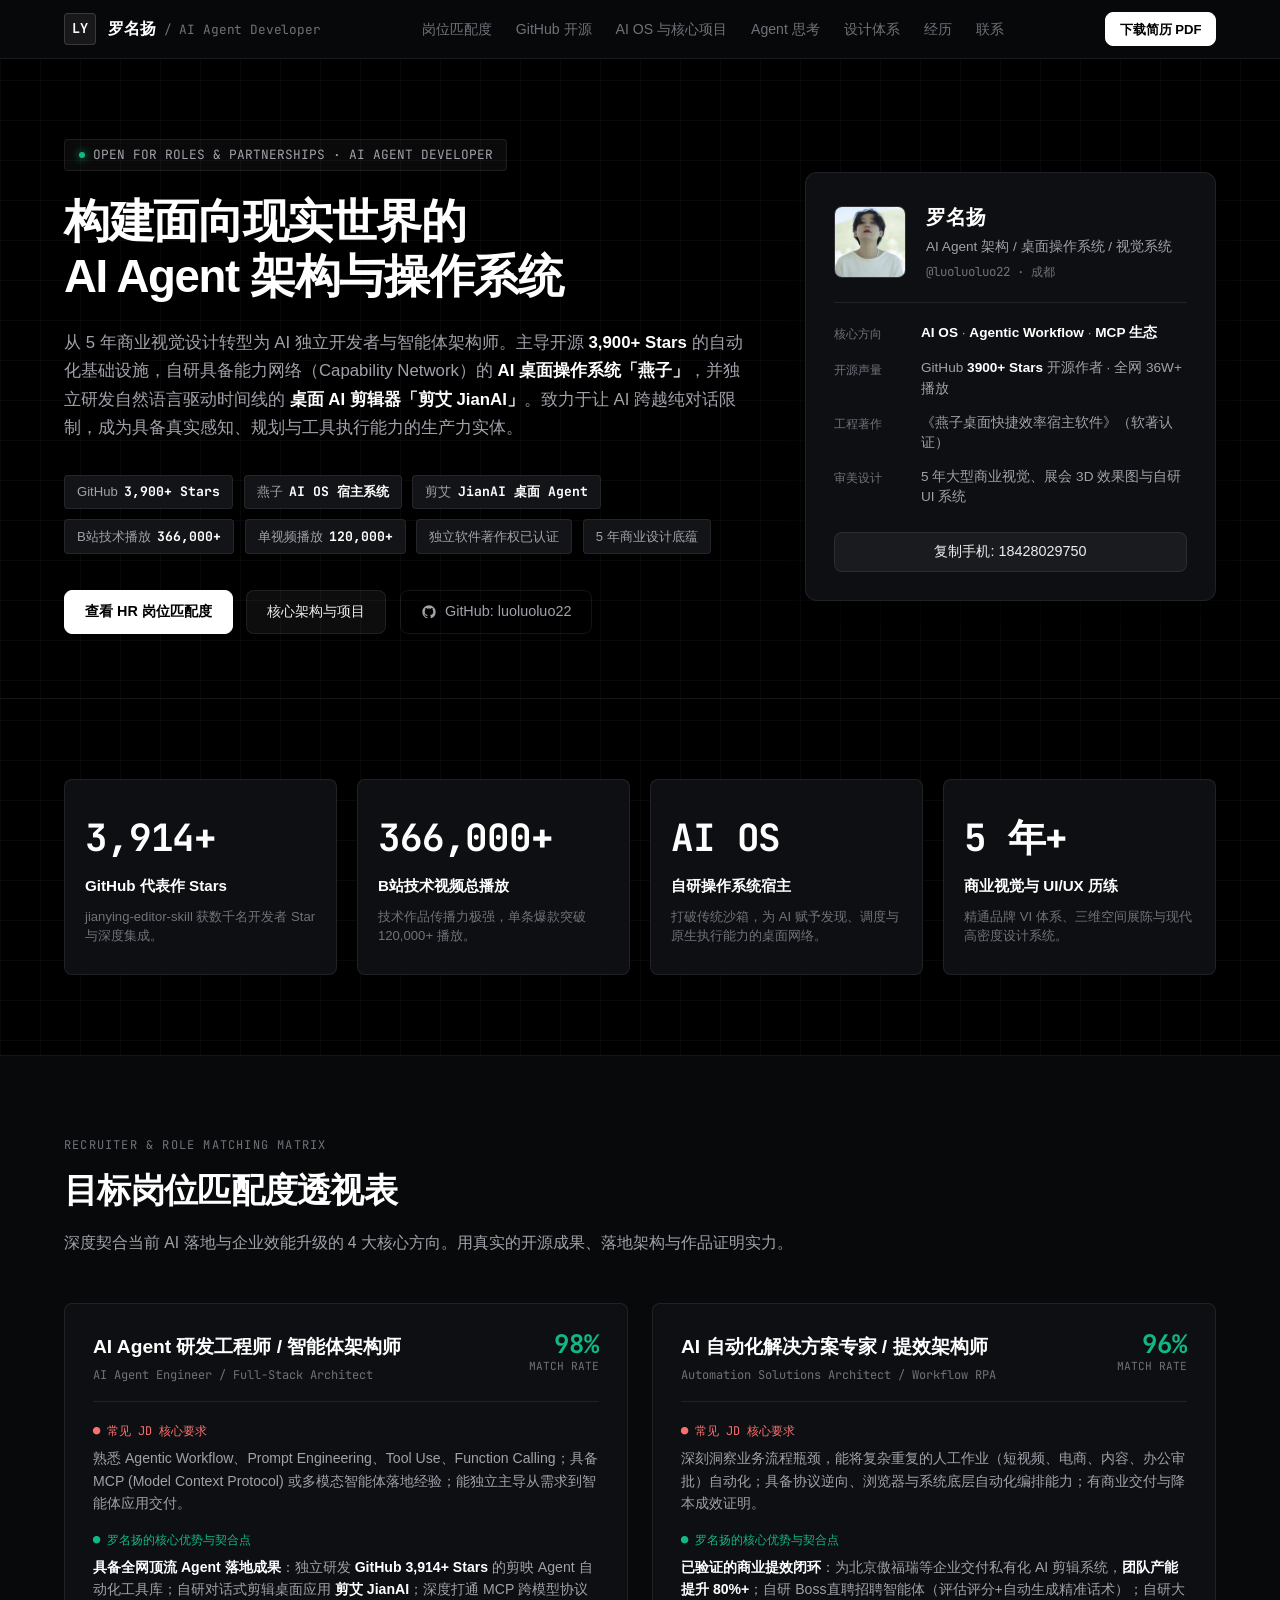
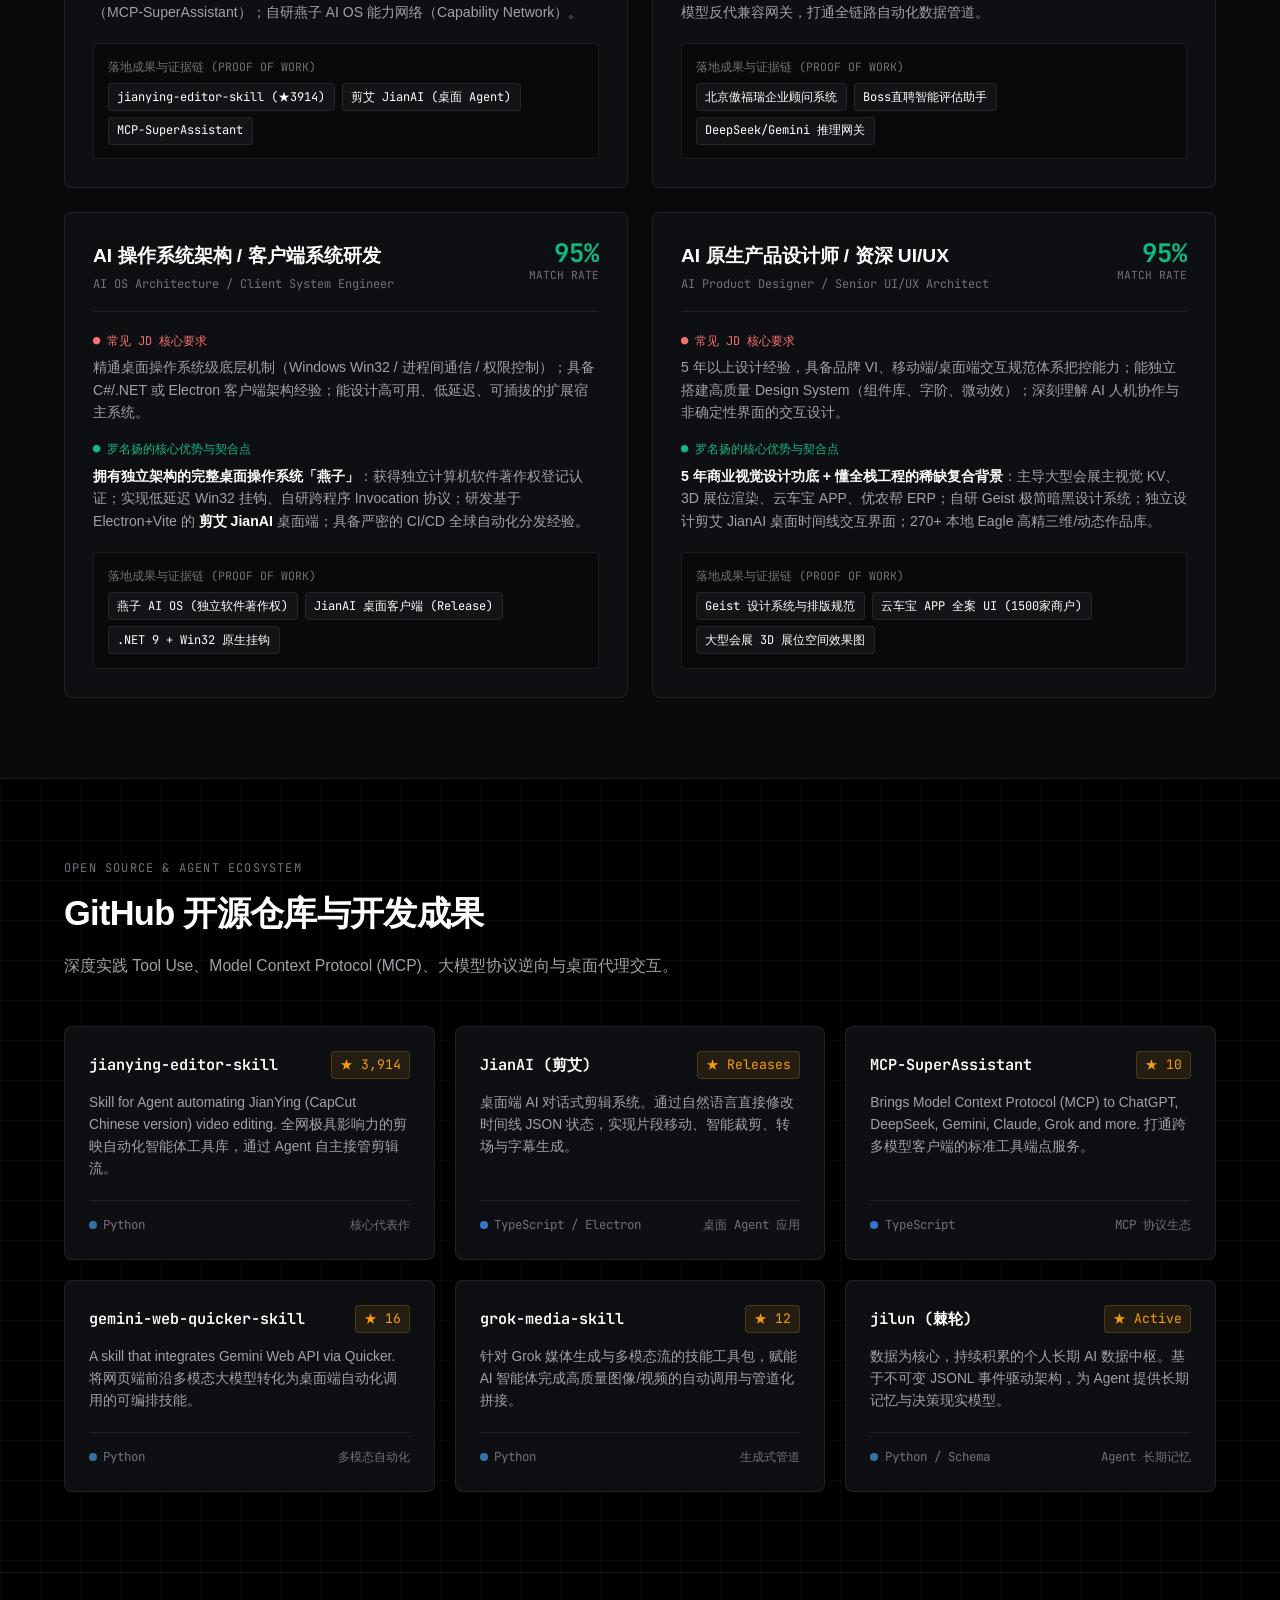
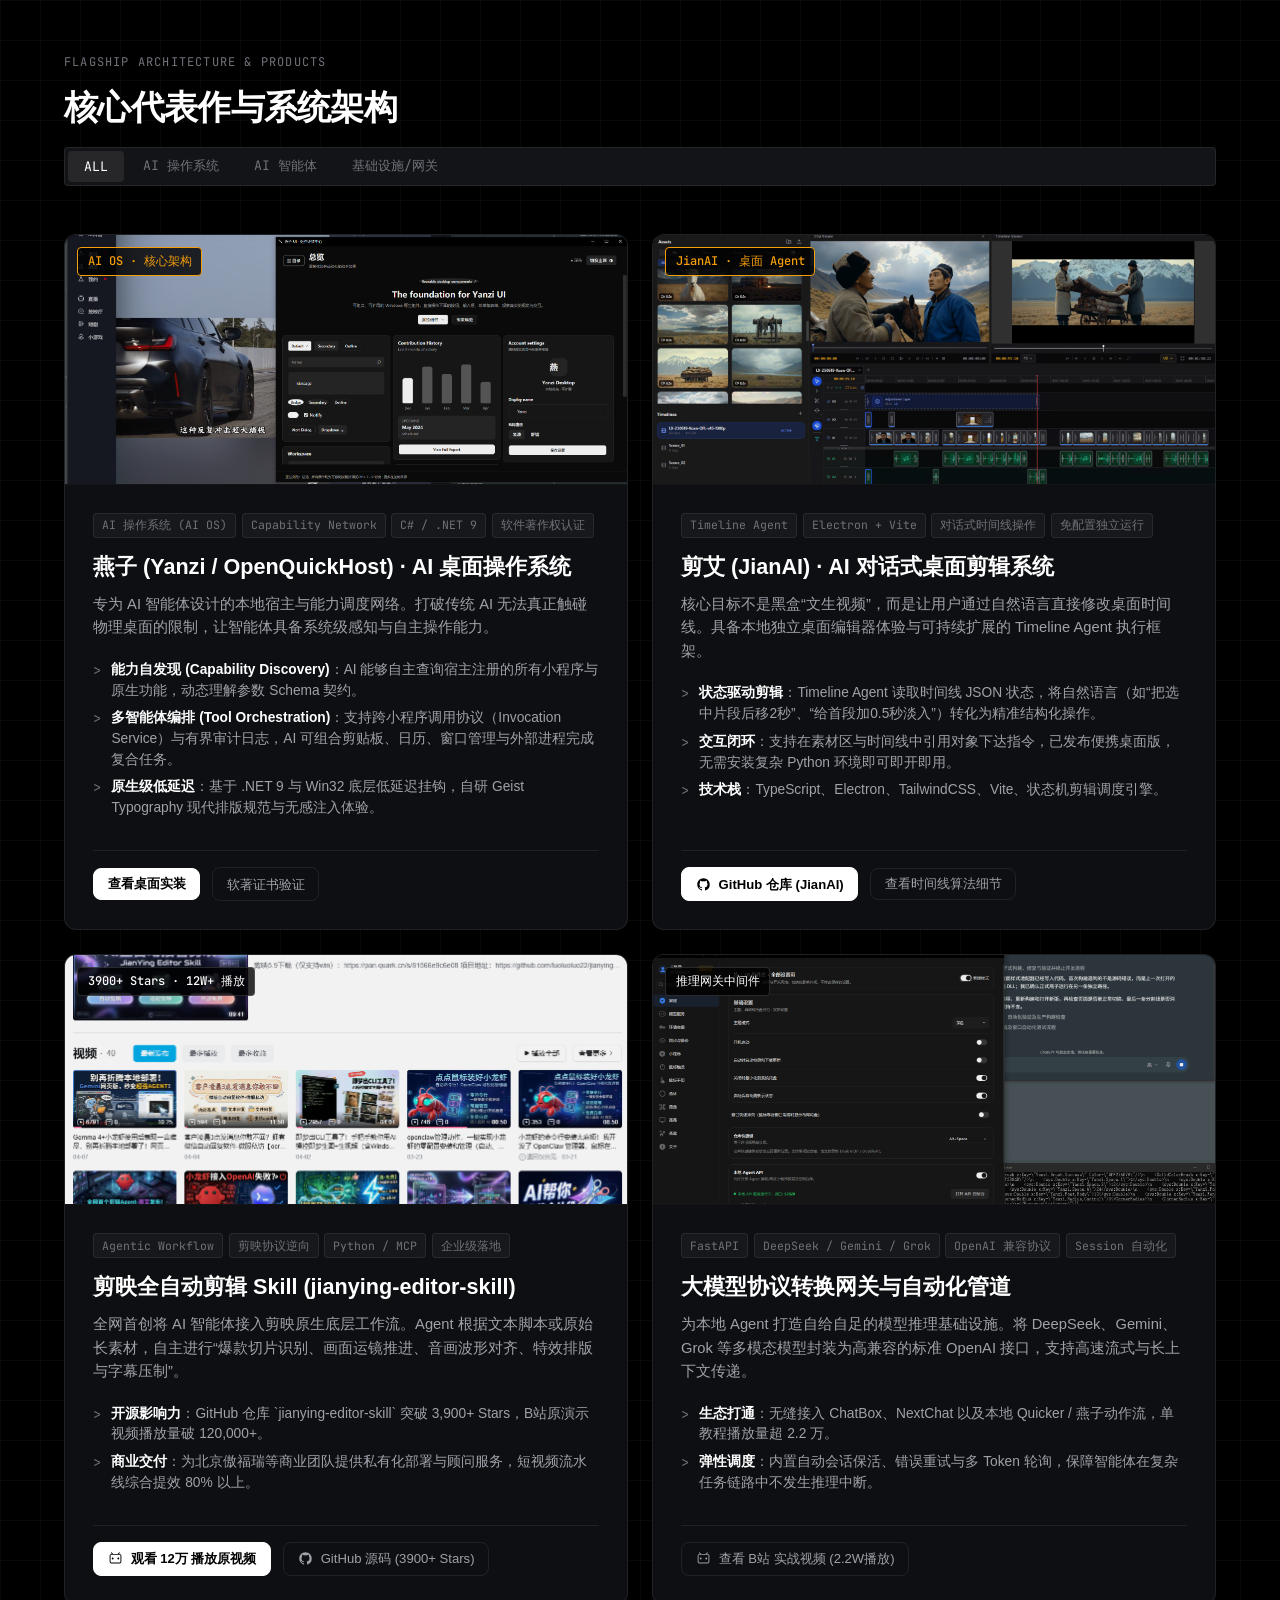
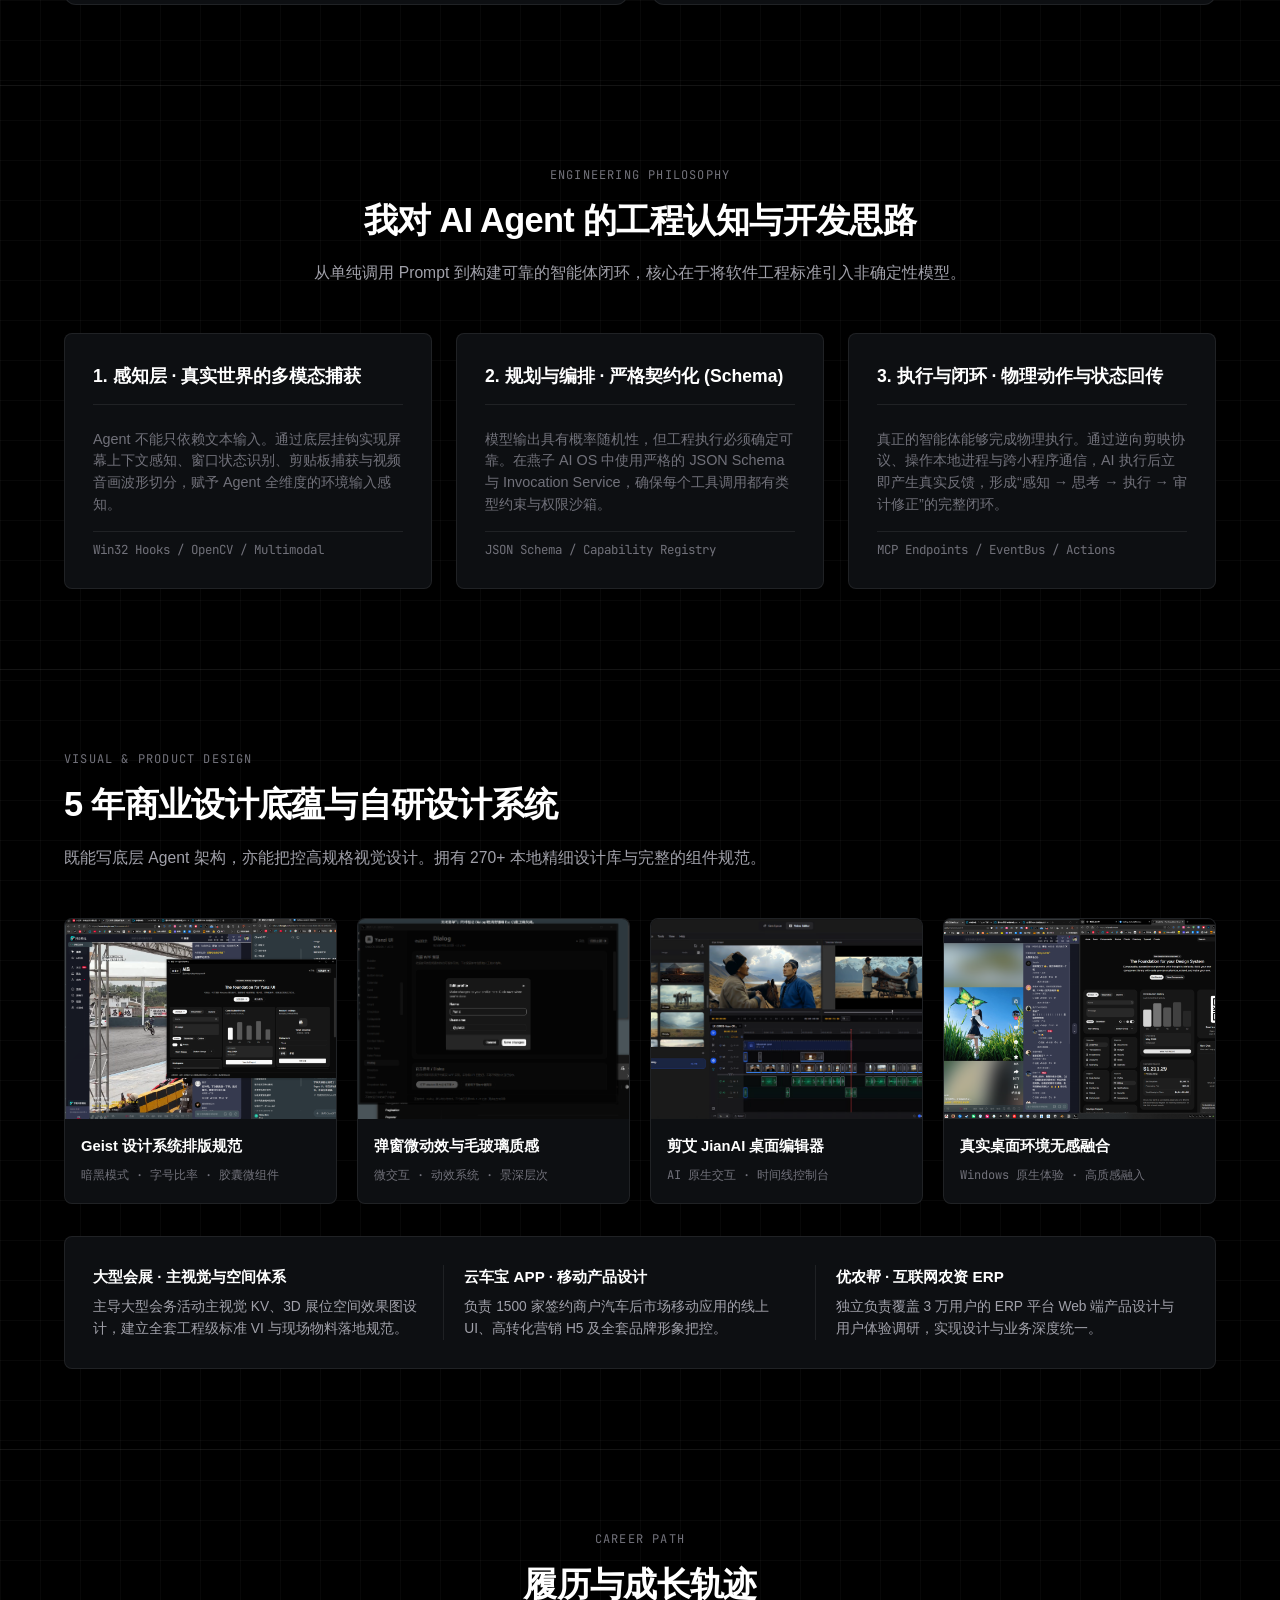
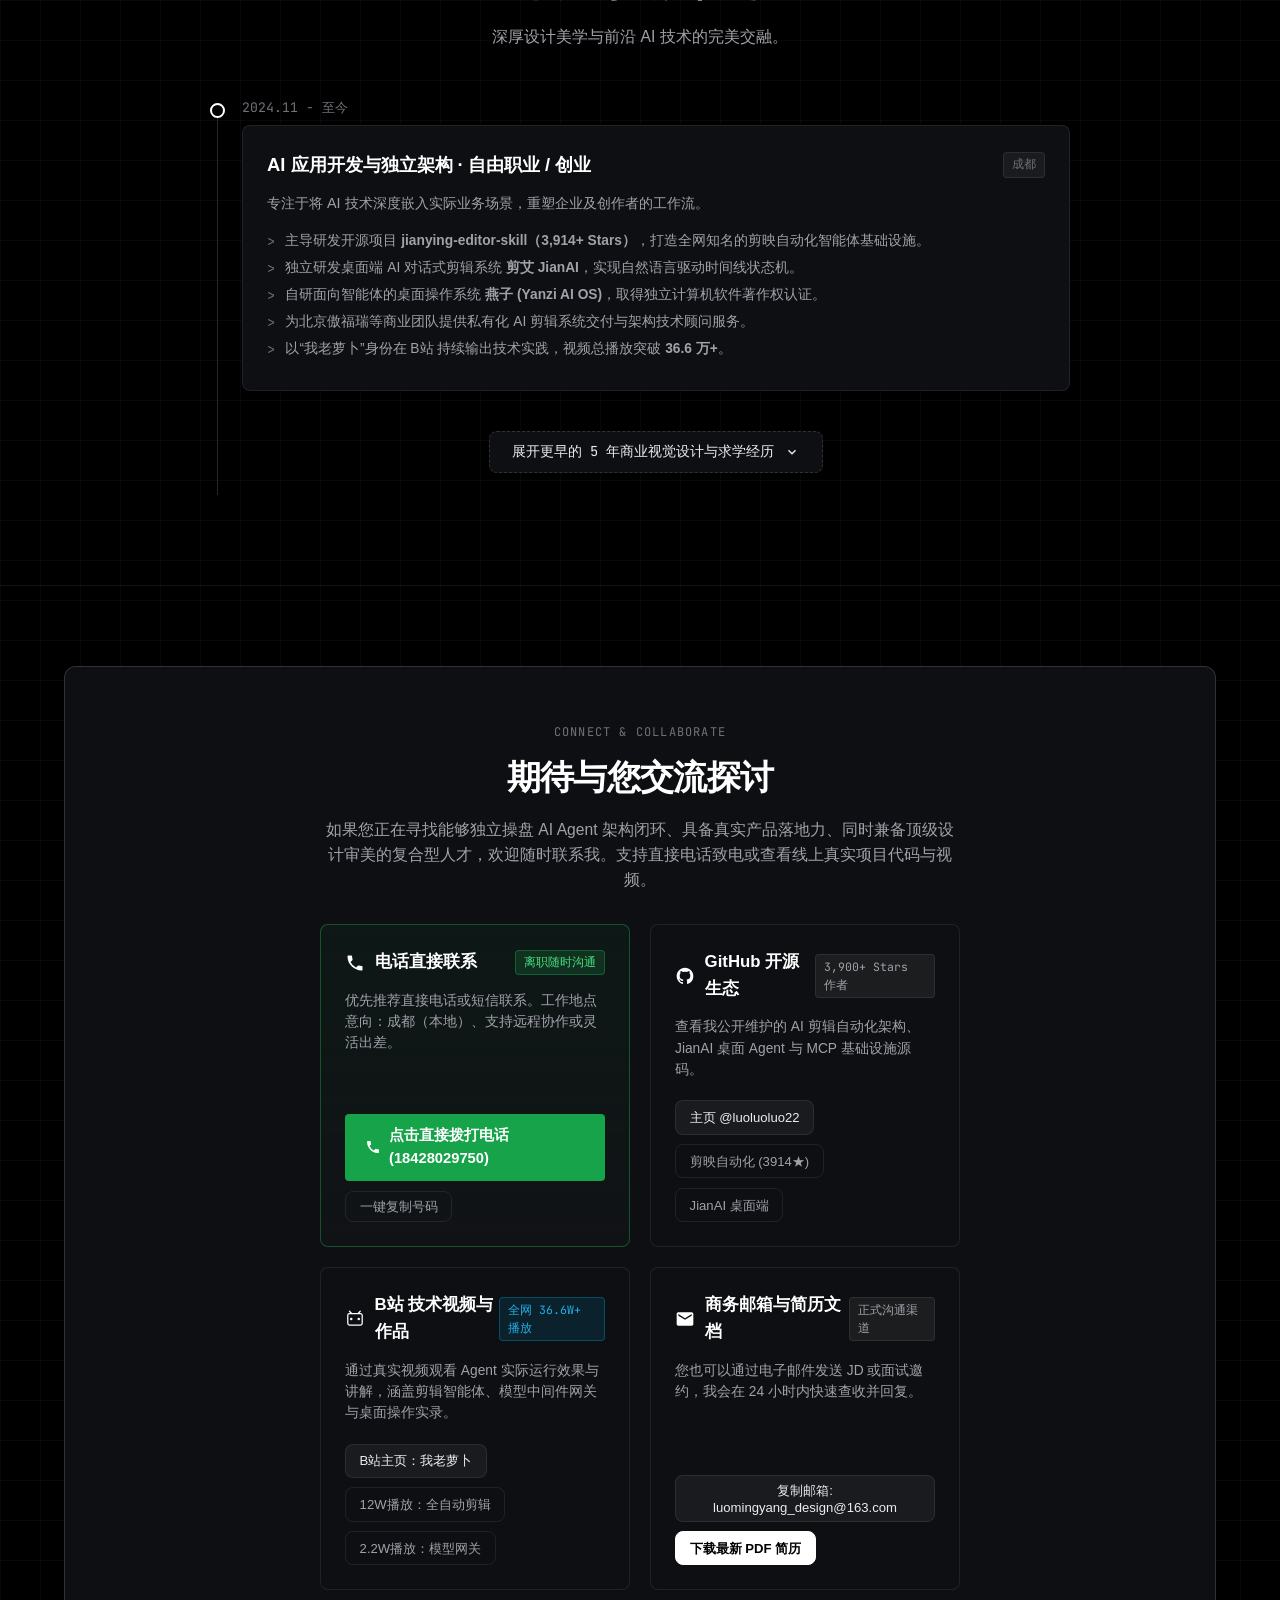
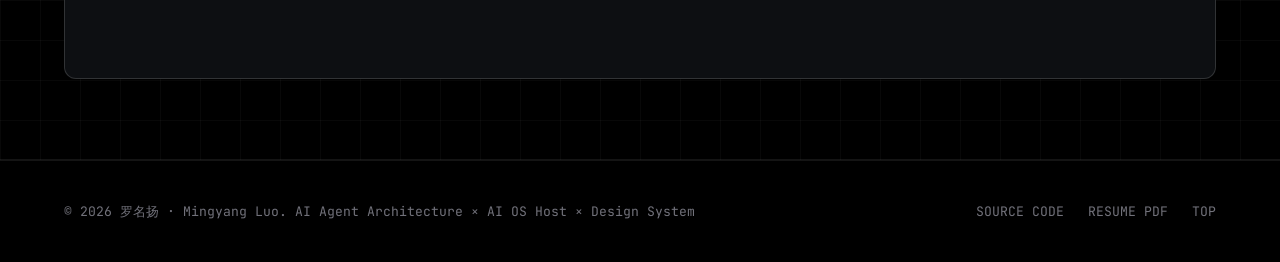
==== index.html @ d5d97c21 "feat: update AI Agent resume PDF, collapsible timeline, official brand icons and direct contact CTA" ====
<!DOCTYPE html>
<html lang="zh-CN">
<head>
  <meta charset="UTF-8">
  <meta name="viewport" content="width=device-width, initial-scale=1.0">
  <title>罗名扬 | AI Agent 架构 · 独立开发者 · 资深 UI/UX 设计师</title>
  <meta name="description" content="罗名扬的个人作品集与工程简历：GitHub 3900+ Star 开源作者、燕子 AI 操作系统架构师、剪艾 JianAI 桌面智能体作者、B站 36万+ 播放技术UP主、5年商业视觉与 UI/UX 设计沉淀。">
  <link rel="stylesheet" href="style.css">
  <link rel="preconnect" href="https://fonts.googleapis.com">
  <link rel="preconnect" href="https://fonts.gstatic.com" crossorigin>
  <link href="https://fonts.googleapis.com/css2?family=JetBrains+Mono:wght@400;500;600;700&display=swap" rel="stylesheet">
</head>
<body>
  <!-- 顶部导航栏 -->
  <header class="site-header">
    <div class="nav-container">
      <a href="#hero" class="brand-logo">
        <span class="logo-badge">LY</span>
        <span class="logo-text">罗名扬 <small class="mono">/ AI Agent Developer</small></span>
      </a>

      <nav class="nav-menu" id="navMenu">
        <a href="#matching-matrix" class="nav-link">岗位匹配度</a>
        <a href="#github-ecosystem" class="nav-link">GitHub 开源</a>
        <a href="#projects" class="nav-link">AI OS 与核心项目</a>
        <a href="#agent-thinking" class="nav-link">Agent 思考</a>
        <a href="#design-showcase" class="nav-link">设计体系</a>
        <a href="#experience" class="nav-link">经历</a>
        <a href="#contact" class="nav-link">联系</a>
      </nav>

      <div class="nav-actions">
        <a href="assets/resume.pdf" download="罗名扬_AI开发者与设计_简历.pdf" class="btn btn-primary btn-sm">
          下载简历 PDF
        </a>
        <button class="mobile-toggle" id="mobileToggle" aria-label="展开导航菜单">
          <span></span><span></span><span></span>
        </button>
      </div>
    </div>
  </header>

  <!-- 主体区域 -->
  <main>
    <!-- Hero 核心介绍 -->
    <section id="hero" class="hero-section">
      <div class="container hero-container">
        <div class="hero-content">
          <div class="status-pill">
            <span class="status-dot"></span>
            <span>OPEN FOR ROLES & PARTNERSHIPS · AI AGENT DEVELOPER</span>
          </div>

          <h1 class="hero-title">
            构建面向现实世界的 <br>
            <span class="text-white">AI Agent 架构与操作系统</span>
          </h1>

          <p class="hero-desc">
            从 5 年商业视觉设计转型为 AI 独立开发者与智能体架构师。主导开源 <strong>3,900+ Stars</strong> 的自动化基础设施，自研具备能力网络（Capability Network）的 <strong>AI 桌面操作系统「燕子」</strong>，并独立研发自然语言驱动时间线的 <strong>桌面 AI 剪辑器「剪艾 JianAI」</strong>。致力于让 AI 跨越纯对话限制，成为具备真实感知、规划与工具执行能力的生产力实体。
          </p>

          <div class="hero-metrics-pill">
            <div class="metric-pill">GitHub <strong>3,900+ Stars</strong></div>
            <div class="metric-pill">燕子 <strong>AI OS 宿主系统</strong></div>
            <div class="metric-pill">剪艾 <strong>JianAI 桌面 Agent</strong></div>
            <div class="metric-pill">B站技术播放 <strong>366,000+</strong></div>
            <div class="metric-pill">单视频播放 <strong>120,000+</strong></div>
            <div class="metric-pill">独立软件著作权已认证</div>
            <div class="metric-pill">5 年商业设计底蕴</div>
          </div>

          <div class="hero-cta">
            <a href="#matching-matrix" class="btn btn-primary">
              查看 HR 岗位匹配度
            </a>
            <a href="#projects" class="btn btn-secondary">
              核心架构与项目
            </a>
            <a href="https://github.com/luoluoluo22" target="_blank" class="btn btn-outline mono">
              <svg class="brand-svg-icon" viewBox="0 0 24 24" width="16" height="16" fill="currentColor">
                <path d="M12 2C6.477 2 2 6.484 2 12.017c0 4.425 2.865 8.18 6.839 9.504.5.092.682-.217.682-.483 0-.237-.008-.868-.013-1.703-2.782.605-3.369-1.343-3.369-1.343-.454-1.158-1.11-1.466-1.11-1.466-.908-.62.069-.608.069-.608 1.003.07 1.53 1.032 1.53 1.032.892 1.53 2.341 1.088 2.91.832.092-.647.35-1.088.636-1.338-2.22-.253-4.555-1.113-4.555-4.951 0-1.093.39-1.988 1.029-2.688-.103-.253-.446-1.272.098-2.65 0 0 .84-.27 2.75 1.026A9.564 9.564 0 0112 6.844c.85.004 1.705.115 2.504.337 1.909-1.296 2.747-1.027 2.747-1.027.546 1.379.202 2.398.1 2.651.64.7 1.028 1.595 1.028 2.688 0 3.848-2.339 4.695-4.566 4.943.359.309.678.92.678 1.855 0 1.338-.012 2.419-.012 2.747 0 .268.18.58.688.482A10.019 10.019 0 0022 12.017C22 6.484 17.522 2 12 2z"/>
              </svg>
              GitHub: luoluoluo22
            </a>
          </div>
        </div>

        <div class="hero-card-wrapper">
          <div class="profile-card">
            <div class="card-header">
              <div class="avatar-container">
                <img src="assets/avatar.jpg" alt="罗名扬" class="avatar-img" onerror="this.src='https://images.unsplash.com/photo-1534528741775-53994a69daeb?auto=format&fit=crop&w=400&q=80'">
              </div>
              <div class="profile-meta">
                <h3>罗名扬</h3>
                <p class="profile-role">AI Agent 架构 / 桌面操作系统 / 视觉系统</p>
                <p class="profile-handle">@luoluoluo22 · 成都</p>
              </div>
            </div>

            <div class="card-divider"></div>

            <div class="profile-specs">
              <div class="spec-item">
                <span class="spec-label">核心方向</span>
                <span class="spec-value"><strong>AI OS</strong> · <strong>Agentic Workflow</strong> · <strong>MCP 生态</strong></span>
              </div>
              <div class="spec-item">
                <span class="spec-label">开源声量</span>
                <span class="spec-value">GitHub <strong>3900+ Stars</strong> 开源作者 · 全网 36W+ 播放</span>
              </div>
              <div class="spec-item">
                <span class="spec-label">工程著作</span>
                <span class="spec-value">《燕子桌面快捷效率宿主软件》（软著认证）</span>
              </div>
              <div class="spec-item">
                <span class="spec-label">审美设计</span>
                <span class="spec-value">5 年大型商业视觉、展会 3D 效果图与自研 UI 系统</span>
              </div>
            </div>

            <div class="card-footer">
              <button class="btn btn-secondary btn-full copy-btn mono" data-copy="18428029750">
                <span>复制手机: 18428029750</span>
              </button>
            </div>
          </div>
        </div>
      </div>
    </section>

    <!-- 核心数据看板 -->
    <section class="section">
      <div class="container">
        <div class="stats-grid">
          <div class="stat-card">
            <div class="stat-num">3,914+</div>
            <div class="stat-label">GitHub 代表作 Stars</div>
            <p class="stat-desc">jianying-editor-skill 获数千名开发者 Star 与深度集成。</p>
          </div>

          <div class="stat-card">
            <div class="stat-num">366,000+</div>
            <div class="stat-label">B站技术视频总播放</div>
            <p class="stat-desc">技术作品传播力极强，单条爆款突破 120,000+ 播放。</p>
          </div>

          <div class="stat-card">
            <div class="stat-num">AI OS</div>
            <div class="stat-label">自研操作系统宿主</div>
            <p class="stat-desc">打破传统沙箱，为 AI 赋予发现、调度与原生执行能力的桌面网络。</p>
          </div>

          <div class="stat-card">
            <div class="stat-num">5 年+</div>
            <div class="stat-label">商业视觉与 UI/UX 历练</div>
            <p class="stat-desc">精通品牌 VI 体系、三维空间展陈与现代高密度设计系统。</p>
          </div>
        </div>
      </div>
    </section>

    <!-- HR 岗位匹配度透视表 -->
    <section id="matching-matrix" class="section matrix-section">
      <div class="container">
        <div class="section-header">
          <span class="section-tag">RECRUITER & ROLE MATCHING MATRIX</span>
          <h2 class="section-title">目标岗位匹配度透视表</h2>
          <p class="section-desc">深度契合当前 AI 落地与企业效能升级的 4 大核心方向。用真实的开源成果、落地架构与作品证明实力。</p>
        </div>

        <div class="matrix-grid">
          <!-- 岗位 1: AI Agent 研发工程师 / 架构师 -->
          <div class="matrix-card">
            <div class="matrix-card-header">
              <div>
                <h3 class="matrix-role-title">AI Agent 研发工程师 / 智能体架构师</h3>
                <p class="matrix-role-sub">AI Agent Engineer / Full-Stack Architect</p>
              </div>
              <div class="matrix-match-rate">
                <div class="match-score">98%</div>
                <div class="match-label">MATCH RATE</div>
              </div>
            </div>

            <div class="matrix-comparison">
              <div class="compare-block">
                <span class="compare-heading jd">● 常见 JD 核心要求</span>
                <p class="compare-text">
                  熟悉 Agentic Workflow、Prompt Engineering、Tool Use、Function Calling；具备 MCP (Model Context Protocol) 或多模态智能体落地经验；能独立主导从需求到智能体应用交付。
                </p>
              </div>

              <div class="compare-block">
                <span class="compare-heading my">● 罗名扬的核心优势与契合点</span>
                <p class="compare-text">
                  <strong>具备全网顶流 Agent 落地成果</strong>：独立研发 <strong>GitHub 3,914+ Stars</strong> 的剪映 Agent 自动化工具库；自研对话式剪辑桌面应用 <strong>剪艾 JianAI</strong>；深度打通 MCP 跨模型协议（MCP-SuperAssistant）；自研燕子 AI OS 能力网络（Capability Network）。
                </p>
              </div>
            </div>

            <div class="matrix-evidence">
              <div class="evidence-title">落地成果与证据链 (PROOF OF WORK)</div>
              <div class="evidence-tags">
                <a href="https://github.com/luoluoluo22/jianying-editor-skill" target="_blank" class="evidence-tag">jianying-editor-skill (★3914)</a>
                <a href="#project-jianai" class="evidence-tag">剪艾 JianAI (桌面 Agent)</a>
                <a href="https://github.com/luoluoluo22/MCP-SuperAssistant" target="_blank" class="evidence-tag">MCP-SuperAssistant</a>
              </div>
            </div>
          </div>

          <!-- 岗位 2: AI 自动化与企业提效专家 / RPA 架构师 -->
          <div class="matrix-card">
            <div class="matrix-card-header">
              <div>
                <h3 class="matrix-role-title">AI 自动化解决方案专家 / 提效架构师</h3>
                <p class="matrix-role-sub">Automation Solutions Architect / Workflow RPA</p>
              </div>
              <div class="matrix-match-rate">
                <div class="match-score">96%</div>
                <div class="match-label">MATCH RATE</div>
              </div>
            </div>

            <div class="matrix-comparison">
              <div class="compare-block">
                <span class="compare-heading jd">● 常见 JD 核心要求</span>
                <p class="compare-text">
                  深刻洞察业务流程瓶颈，能将复杂重复的人工作业（短视频、电商、内容、办公审批）自动化；具备协议逆向、浏览器与系统底层自动化编排能力；有商业交付与降本成效证明。
                </p>
              </div>

              <div class="compare-block">
                <span class="compare-heading my">● 罗名扬的核心优势与契合点</span>
                <p class="compare-text">
                  <strong>已验证的商业提效闭环</strong>：为北京傲福瑞等企业交付私有化 AI 剪辑系统，<strong>团队产能提升 80%+</strong>；自研 Boss直聘招聘智能体（评估评分+自动生成精准话术）；自研大模型反代兼容网关，打通全链路自动化数据管道。
                </p>
              </div>
            </div>

            <div class="matrix-evidence">
              <div class="evidence-title">落地成果与证据链 (PROOF OF WORK)</div>
              <div class="evidence-tags">
                <span class="evidence-tag">北京傲福瑞企业顾问系统</span>
                <span class="evidence-tag">Boss直聘智能评估助手</span>
                <a href="https://www.bilibili.com/video/BV16UPfzbENf" target="_blank" class="evidence-tag">DeepSeek/Gemini 推理网关</a>
              </div>
            </div>
          </div>

          <!-- 岗位 3: AI 操作系统 / 桌面级客户端研发 -->
          <div class="matrix-card">
            <div class="matrix-card-header">
              <div>
                <h3 class="matrix-role-title">AI 操作系统架构 / 客户端系统研发</h3>
                <p class="matrix-role-sub">AI OS Architecture / Client System Engineer</p>
              </div>
              <div class="matrix-match-rate">
                <div class="match-score">95%</div>
                <div class="match-label">MATCH RATE</div>
              </div>
            </div>

            <div class="matrix-comparison">
              <div class="compare-block">
                <span class="compare-heading jd">● 常见 JD 核心要求</span>
                <p class="compare-text">
                  精通桌面操作系统级底层机制（Windows Win32 / 进程间通信 / 权限控制）；具备 C#/.NET 或 Electron 客户端架构经验；能设计高可用、低延迟、可插拔的扩展宿主系统。
                </p>
              </div>

              <div class="compare-block">
                <span class="compare-heading my">● 罗名扬的核心优势与契合点</span>
                <p class="compare-text">
                  <strong>拥有独立架构的完整桌面操作系统「燕子」</strong>：获得独立计算机软件著作权登记认证；实现低延迟 Win32 挂钩、自研跨程序 Invocation 协议；研发基于 Electron+Vite 的 <strong>剪艾 JianAI</strong> 桌面端；具备严密的 CI/CD 全球自动化分发经验。
                </p>
              </div>
            </div>

            <div class="matrix-evidence">
              <div class="evidence-title">落地成果与证据链 (PROOF OF WORK)</div>
              <div class="evidence-tags">
                <span class="evidence-tag">燕子 AI OS (独立软件著作权)</span>
                <a href="#project-jianai" class="evidence-tag">JianAI 桌面客户端 (Release)</a>
                <span class="evidence-tag">.NET 9 + Win32 原生挂钩</span>
              </div>
            </div>
          </div>

          <!-- 岗位 4: AI 原生产品体验设计师 / 资深 UI/UX -->
          <div class="matrix-card">
            <div class="matrix-card-header">
              <div>
                <h3 class="matrix-role-title">AI 原生产品设计师 / 资深 UI/UX</h3>
                <p class="matrix-role-sub">AI Product Designer / Senior UI/UX Architect</p>
              </div>
              <div class="matrix-match-rate">
                <div class="match-score">95%</div>
                <div class="match-label">MATCH RATE</div>
              </div>
            </div>

            <div class="matrix-comparison">
              <div class="compare-block">
                <span class="compare-heading jd">● 常见 JD 核心要求</span>
                <p class="compare-text">
                  5 年以上设计经验，具备品牌 VI、移动端/桌面端交互规范体系把控能力；能独立搭建高质量 Design System（组件库、字阶、微动效）；深刻理解 AI 人机协作与非确定性界面的交互设计。
                </p>
              </div>

              <div class="compare-block">
                <span class="compare-heading my">● 罗名扬的核心优势与契合点</span>
                <p class="compare-text">
                  <strong>5 年商业视觉设计功底 + 懂全栈工程的稀缺复合背景</strong>：主导大型会展主视觉 KV、3D 展位渲染、云车宝 APP、优农帮 ERP；自研 Geist 极简暗黑设计系统；独立设计剪艾 JianAI 桌面时间线交互界面；270+ 本地 Eagle 高精三维/动态作品库。
                </p>
              </div>
            </div>

            <div class="matrix-evidence">
              <div class="evidence-title">落地成果与证据链 (PROOF OF WORK)</div>
              <div class="evidence-tags">
                <a href="#design-showcase" class="evidence-tag">Geist 设计系统与排版规范</a>
                <span class="evidence-tag">云车宝 APP 全案 UI (1500家商户)</span>
                <span class="evidence-tag">大型会展 3D 展位空间效果图</span>
              </div>
            </div>
          </div>
        </div>
      </div>
    </section>

    <!-- GitHub 开源仓库与 Agent 生态 -->
    <section id="github-ecosystem" class="section">
      <div class="container">
        <div class="section-header">
          <span class="section-tag">OPEN SOURCE & AGENT ECOSYSTEM</span>
          <h2 class="section-title">GitHub 开源仓库与开发成果</h2>
          <p class="section-desc">深度实践 Tool Use、Model Context Protocol (MCP)、大模型协议逆向与桌面代理交互。</p>
        </div>

        <div class="github-grid">
          <!-- 仓库 1 -->
          <a href="https://github.com/luoluoluo22/jianying-editor-skill" target="_blank" class="github-card">
            <div class="github-card-top">
              <span class="repo-name">jianying-editor-skill</span>
              <span class="repo-stars">★ 3,914</span>
            </div>
            <p class="repo-desc">
              Skill for Agent automating JianYing (CapCut Chinese version) video editing. 全网极具影响力的剪映自动化智能体工具库，通过 Agent 自主接管剪辑流。
            </p>
            <div class="repo-footer">
              <span class="repo-lang"><span class="lang-dot"></span>Python</span>
              <span>核心代表作</span>
            </div>
          </a>

          <!-- 仓库 2 -->
          <a href="https://github.com/luoluoluo22/JianAI" target="_blank" class="github-card">
            <div class="github-card-top">
              <span class="repo-name">JianAI (剪艾)</span>
              <span class="repo-stars">★ Releases</span>
            </div>
            <p class="repo-desc">
              桌面端 AI 对话式剪辑系统。通过自然语言直接修改时间线 JSON 状态，实现片段移动、智能裁剪、转场与字幕生成。
            </p>
            <div class="repo-footer">
              <span class="repo-lang"><span class="lang-dot ts"></span>TypeScript / Electron</span>
              <span>桌面 Agent 应用</span>
            </div>
          </a>

          <!-- 仓库 3 -->
          <a href="https://github.com/luoluoluo22/MCP-SuperAssistant" target="_blank" class="github-card">
            <div class="github-card-top">
              <span class="repo-name">MCP-SuperAssistant</span>
              <span class="repo-stars">★ 10</span>
            </div>
            <p class="repo-desc">
              Brings Model Context Protocol (MCP) to ChatGPT, DeepSeek, Gemini, Claude, Grok and more. 打通跨多模型客户端的标准工具端点服务。
            </p>
            <div class="repo-footer">
              <span class="repo-lang"><span class="lang-dot ts"></span>TypeScript</span>
              <span>MCP 协议生态</span>
            </div>
          </a>

          <!-- 仓库 4 -->
          <a href="https://github.com/luoluoluo22/gemini-web-quicker-skill" target="_blank" class="github-card">
            <div class="github-card-top">
              <span class="repo-name">gemini-web-quicker-skill</span>
              <span class="repo-stars">★ 16</span>
            </div>
            <p class="repo-desc">
              A skill that integrates Gemini Web API via Quicker. 将网页端前沿多模态大模型转化为桌面端自动化调用的可编排技能。
            </p>
            <div class="repo-footer">
              <span class="repo-lang"><span class="lang-dot"></span>Python</span>
              <span>多模态自动化</span>
            </div>
          </a>

          <!-- 仓库 5 -->
          <a href="https://github.com/luoluoluo22/grok-media-skill" target="_blank" class="github-card">
            <div class="github-card-top">
              <span class="repo-name">grok-media-skill</span>
              <span class="repo-stars">★ 12</span>
            </div>
            <p class="repo-desc">
              针对 Grok 媒体生成与多模态流的技能工具包，赋能 AI 智能体完成高质量图像/视频的自动调用与管道化拼接。
            </p>
            <div class="repo-footer">
              <span class="repo-lang"><span class="lang-dot"></span>Python</span>
              <span>生成式管道</span>
            </div>
          </a>

          <!-- 仓库 6 -->
          <a href="https://github.com/luoluoluo22/jilun" target="_blank" class="github-card">
            <div class="github-card-top">
              <span class="repo-name">jilun (棘轮)</span>
              <span class="repo-stars">★ Active</span>
            </div>
            <p class="repo-desc">
              数据为核心，持续积累的个人长期 AI 数据中枢。基于不可变 JSONL 事件驱动架构，为 Agent 提供长期记忆与决策现实模型。
            </p>
            <div class="repo-footer">
              <span class="repo-lang"><span class="lang-dot"></span>Python / Schema</span>
              <span>Agent 长期记忆</span>
            </div>
          </a>
        </div>
      </div>
    </section>

    <!-- 核心代表项目（重点突出燕子 AI OS 与剪艾 JianAI） -->
    <section id="projects" class="section">
      <div class="container">
        <div class="section-header">
          <div>
            <span class="section-tag">FLAGSHIP ARCHITECTURE & PRODUCTS</span>
            <h2 class="section-title">核心代表作与系统架构</h2>
          </div>
          <div class="filter-controls" id="projectFilters">
            <button class="filter-btn active" data-filter="all">ALL</button>
            <button class="filter-btn" data-filter="ai-os">AI 操作系统</button>
            <button class="filter-btn" data-filter="agent">AI 智能体</button>
            <button class="filter-btn" data-filter="infra">基础设施/网关</button>
          </div>
        </div>

        <div class="projects-grid">
          <!-- 项目 1: 燕子 AI 操作系统 -->
          <article class="project-card" data-category="ai-os">
            <div class="project-media" onclick="openLightbox('assets/yanzi-overview.png', '燕子 AI 操作系统：能力网络与调度界面')">
              <img src="assets/yanzi-overview.png" alt="燕子 AI 操作系统" loading="lazy">
              <span class="media-zoom-hint mono">EXPAND VIEW</span>
              <span class="project-badge highlight">AI OS · 核心架构</span>
            </div>
            <div class="project-body">
              <div class="project-tags">
                <span class="tag-pill">AI 操作系统 (AI OS)</span>
                <span class="tag-pill">Capability Network</span>
                <span class="tag-pill">C# / .NET 9</span>
                <span class="tag-pill">软件著作权认证</span>
              </div>
              <h3 class="project-title">燕子 (Yanzi / OpenQuickHost) · AI 桌面操作系统</h3>
              <p class="project-summary">
                专为 AI 智能体设计的本地宿主与能力调度网络。打破传统 AI 无法真正触碰物理桌面的限制，让智能体具备系统级感知与自主操作能力。
              </p>
              <ul class="project-highlights">
                <li><strong>能力自发现 (Capability Discovery)</strong>：AI 能够自主查询宿主注册的所有小程序与原生功能，动态理解参数 Schema 契约。</li>
                <li><strong>多智能体编排 (Tool Orchestration)</strong>：支持跨小程序调用协议（Invocation Service）与有界审计日志，AI 可组合剪贴板、日历、窗口管理与外部进程完成复合任务。</li>
                <li><strong>原生级低延迟</strong>：基于 .NET 9 与 Win32 底层低延迟挂钩，自研 Geist Typography 现代排版规范与无感注入体验。</li>
              </ul>
              <div class="project-links">
                <button class="btn btn-sm btn-primary" onclick="openLightbox('assets/yanzi-desktop.png', '燕子在桌面环境下的实机运行视图')">
                  查看桌面实装
                </button>
                <a href="assets/software-copyright.pdf" target="_blank" class="btn btn-sm btn-outline mono">
                  软著证书验证
                </a>
              </div>
            </div>
          </article>

          <!-- 项目 2: 剪艾 JianAI (桌面智能体) -->
          <article class="project-card" id="project-jianai" data-category="agent">
            <div class="project-media" onclick="openLightbox('assets/jianai-editor.png', '剪艾 JianAI：面向桌面端的 AI 对话式剪辑系统')">
              <img src="assets/jianai-editor.png" alt="剪艾 JianAI 桌面编辑器" loading="lazy">
              <span class="media-zoom-hint mono">EXPAND VIEW</span>
              <span class="project-badge highlight">JianAI · 桌面 Agent</span>
            </div>
            <div class="project-body">
              <div class="project-tags">
                <span class="tag-pill">Timeline Agent</span>
                <span class="tag-pill">Electron + Vite</span>
                <span class="tag-pill">对话式时间线操作</span>
                <span class="tag-pill">免配置独立运行</span>
              </div>
              <h3 class="project-title">剪艾 (JianAI) · AI 对话式桌面剪辑系统</h3>
              <p class="project-summary">
                核心目标不是黑盒“文生视频”，而是让用户通过自然语言直接修改桌面时间线。具备本地独立桌面编辑器体验与可持续扩展的 Timeline Agent 执行框架。
              </p>
              <ul class="project-highlights">
                <li><strong>状态驱动剪辑</strong>：Timeline Agent 读取时间线 JSON 状态，将自然语言（如“把选中片段后移2秒”、“给首段加0.5秒淡入”）转化为精准结构化操作。</li>
                <li><strong>交互闭环</strong>：支持在素材区与时间线中引用对象下达指令，已发布便携桌面版，无需安装复杂 Python 环境即可即开即用。</li>
                <li><strong>技术栈</strong>：TypeScript、Electron、TailwindCSS、Vite、状态机剪辑调度引擎。</li>
              </ul>
              <div class="project-links">
                <a href="https://github.com/luoluoluo22/JianAI" target="_blank" class="btn btn-sm btn-primary mono">
                  <svg class="brand-svg-icon" viewBox="0 0 24 24" width="15" height="15" fill="currentColor">
                    <path d="M12 2C6.477 2 2 6.484 2 12.017c0 4.425 2.865 8.18 6.839 9.504.5.092.682-.217.682-.483 0-.237-.008-.868-.013-1.703-2.782.605-3.369-1.343-3.369-1.343-.454-1.158-1.11-1.466-1.11-1.466-.908-.62.069-.608.069-.608 1.003.07 1.53 1.032 1.53 1.032.892 1.53 2.341 1.088 2.91.832.092-.647.35-1.088.636-1.338-2.22-.253-4.555-1.113-4.555-4.951 0-1.093.39-1.988 1.029-2.688-.103-.253-.446-1.272.098-2.65 0 0 .84-.27 2.75 1.026A9.564 9.564 0 0112 6.844c.85.004 1.705.115 2.504.337 1.909-1.296 2.747-1.027 2.747-1.027.546 1.379.202 2.398.1 2.651.64.7 1.028 1.595 1.028 2.688 0 3.848-2.339 4.695-4.566 4.943.359.309.678.92.678 1.855 0 1.338-.012 2.419-.012 2.747 0 .268.18.58.688.482A10.019 10.019 0 0022 12.017C22 6.484 17.522 2 12 2z"/>
                  </svg>
                  GitHub 仓库 (JianAI)
                </a>
                <button class="btn btn-sm btn-outline" onclick="openLightbox('assets/jianai-timeline.png', '剪艾 JianAI 时间线空隙与片段智能编排')">
                  查看时间线算法细节
                </button>
              </div>
            </div>
          </article>

          <!-- 项目 3: 剪映 Skill 全自动剪辑流水线 -->
          <article class="project-card" data-category="agent">
            <div class="project-media" onclick="openLightbox('assets/bilibili-showcase.png', '剪映全自动剪辑 Skill 与剪艾 Agent 实战演示')">
              <img src="assets/bilibili-showcase.png" alt="剪映全自动剪辑" loading="lazy">
              <span class="media-zoom-hint mono">EXPAND VIEW</span>
              <span class="project-badge">3900+ Stars · 12W+ 播放</span>
            </div>
            <div class="project-body">
              <div class="project-tags">
                <span class="tag-pill">Agentic Workflow</span>
                <span class="tag-pill">剪映协议逆向</span>
                <span class="tag-pill">Python / MCP</span>
                <span class="tag-pill">企业级落地</span>
              </div>
              <h3 class="project-title">剪映全自动剪辑 Skill (jianying-editor-skill)</h3>
              <p class="project-summary">
                全网首创将 AI 智能体接入剪映原生底层工作流。Agent 根据文本脚本或原始长素材，自主进行“爆款切片识别、画面运镜推进、音画波形对齐、特效排版与字幕压制”。
              </p>
              <ul class="project-highlights">
                <li><strong>开源影响力</strong>：GitHub 仓库 `jianying-editor-skill` 突破 3,900+ Stars，B站原演示视频播放量破 120,000+。</li>
                <li><strong>商业交付</strong>：为北京傲福瑞等商业团队提供私有化部署与顾问服务，短视频流水线综合提效 80% 以上。</li>
              </ul>
              <div class="project-links">
                <a href="https://www.bilibili.com/video/BV1hLzCBzEDS" target="_blank" class="btn btn-sm btn-primary">
                  <svg class="brand-svg-icon" viewBox="0 0 24 24" width="15" height="15" fill="currentColor">
                    <path d="M17.813 4.653h.854c1.51 0 2.733 1.224 2.733 2.733v9.845a2.734 2.734 0 01-2.733 2.733H5.333A2.734 2.734 0 012.6 17.231V7.386a2.734 2.734 0 012.733-2.733h.854l-1.39-1.39a.75.75 0 111.061-1.061l2.571 2.571h6.742l2.571-2.571a.75.75 0 111.061 1.061l-1.39 1.39zM5.333 6.153a1.233 1.233 0 00-1.233 1.233v9.845a1.233 1.233 0 001.233 1.233h13.334a1.233 1.233 0 001.233-1.233V7.386a1.233 1.233 0 00-1.233-1.233H5.333zM7.5 10.5a1.5 1.5 0 110 3 1.5 1.5 0 010-3zm9 0a1.5 1.5 0 110 3 1.5 1.5 0 010-3z"/>
                  </svg>
                  观看 12万 播放原视频
                </a>
                <a href="https://github.com/luoluoluo22/jianying-editor-skill" target="_blank" class="btn btn-sm btn-outline mono">
                  <svg class="brand-svg-icon" viewBox="0 0 24 24" width="15" height="15" fill="currentColor">
                    <path d="M12 2C6.477 2 2 6.484 2 12.017c0 4.425 2.865 8.18 6.839 9.504.5.092.682-.217.682-.483 0-.237-.008-.868-.013-1.703-2.782.605-3.369-1.343-3.369-1.343-.454-1.158-1.11-1.466-1.11-1.466-.908-.62.069-.608.069-.608 1.003.07 1.53 1.032 1.53 1.032.892 1.53 2.341 1.088 2.91.832.092-.647.35-1.088.636-1.338-2.22-.253-4.555-1.113-4.555-4.951 0-1.093.39-1.988 1.029-2.688-.103-.253-.446-1.272.098-2.65 0 0 .84-.27 2.75 1.026A9.564 9.564 0 0112 6.844c.85.004 1.705.115 2.504.337 1.909-1.296 2.747-1.027 2.747-1.027.546 1.379.202 2.398.1 2.651.64.7 1.028 1.595 1.028 2.688 0 3.848-2.339 4.695-4.566 4.943.359.309.678.92.678 1.855 0 1.338-.012 2.419-.012 2.747 0 .268.18.58.688.482A10.019 10.019 0 0022 12.017C22 6.484 17.522 2 12 2z"/>
                  </svg>
                  GitHub 源码 (3900+ Stars)
                </a>
              </div>
            </div>
          </article>

          <!-- 项目 4: 模型中间件与网关反代 -->
          <article class="project-card" data-category="infra">
            <div class="project-media" onclick="openLightbox('assets/yanzi-settings.png', '统一 API 设置与多端服务集成')">
              <img src="assets/yanzi-settings.png" alt="API 与多端配置" loading="lazy">
              <span class="media-zoom-hint mono">EXPAND VIEW</span>
              <span class="project-badge">推理网关中间件</span>
            </div>
            <div class="project-body">
              <div class="project-tags">
                <span class="tag-pill">FastAPI</span>
                <span class="tag-pill">DeepSeek / Gemini / Grok</span>
                <span class="tag-pill">OpenAI 兼容协议</span>
                <span class="tag-pill">Session 自动化</span>
              </div>
              <h3 class="project-title">大模型协议转换网关与自动化管道</h3>
              <p class="project-summary">
                为本地 Agent 打造自给自足的模型推理基础设施。将 DeepSeek、Gemini、Grok 等多模态模型封装为高兼容的标准 OpenAI 接口，支持高速流式与长上下文传递。
              </p>
              <ul class="project-highlights">
                <li><strong>生态打通</strong>：无缝接入 ChatBox、NextChat 以及本地 Quicker / 燕子动作流，单教程播放量超 2.2 万。</li>
                <li><strong>弹性调度</strong>：内置自动会话保活、错误重试与多 Token 轮询，保障智能体在复杂任务链路中不发生推理中断。</li>
              </ul>
              <div class="project-links">
                <a href="https://www.bilibili.com/video/BV16UPfzbENf" target="_blank" class="btn btn-sm btn-outline">
                  <svg class="brand-svg-icon" viewBox="0 0 24 24" width="15" height="15" fill="currentColor">
                    <path d="M17.813 4.653h.854c1.51 0 2.733 1.224 2.733 2.733v9.845a2.734 2.734 0 01-2.733 2.733H5.333A2.734 2.734 0 012.6 17.231V7.386a2.734 2.734 0 012.733-2.733h.854l-1.39-1.39a.75.75 0 111.061-1.061l2.571 2.571h6.742l2.571-2.571a.75.75 0 111.061 1.061l-1.39 1.39zM5.333 6.153a1.233 1.233 0 00-1.233 1.233v9.845a1.233 1.233 0 001.233 1.233h13.334a1.233 1.233 0 001.233-1.233V7.386a1.233 1.233 0 00-1.233-1.233H5.333zM7.5 10.5a1.5 1.5 0 110 3 1.5 1.5 0 010-3zm9 0a1.5 1.5 0 110 3 1.5 1.5 0 010-3z"/>
                  </svg>
                  查看 B站 实战视频 (2.2W播放)
                </a>
              </div>
            </div>
          </article>
        </div>
      </div>
    </section>

    <!-- AI Agent 架构思考 -->
    <section id="agent-thinking" class="section">
      <div class="container">
        <div class="section-header text-center">
          <span class="section-tag">ENGINEERING PHILOSOPHY</span>
          <h2 class="section-title">我对 AI Agent 的工程认知与开发思路</h2>
          <p class="section-desc">从单纯调用 Prompt 到构建可靠的智能体闭环，核心在于将软件工程标准引入非确定性模型。</p>
        </div>

        <div class="skills-grid">
          <div class="skill-category-card">
            <div class="skill-cat-header">
              <h3>1. 感知层 · 真实世界的多模态捕获</h3>
            </div>
            <p class="stat-desc" style="font-size: 0.9rem; margin-bottom: 1rem;">
              Agent 不能只依赖文本输入。通过底层挂钩实现屏幕上下文感知、窗口状态识别、剪贴板捕获与视频音画波形切分，赋予 Agent 全维度的环境输入感知。
            </p>
            <div class="repo-footer" style="padding-top: 0.5rem;">
              <span class="mono">Win32 Hooks / OpenCV / Multimodal</span>
            </div>
          </div>

          <div class="skill-category-card">
            <div class="skill-cat-header">
              <h3>2. 规划与编排 · 严格契约化 (Schema)</h3>
            </div>
            <p class="stat-desc" style="font-size: 0.9rem; margin-bottom: 1rem;">
              模型输出具有概率随机性，但工程执行必须确定可靠。在燕子 AI OS 中使用严格的 JSON Schema 与 Invocation Service，确保每个工具调用都有类型约束与权限沙箱。
            </p>
            <div class="repo-footer" style="padding-top: 0.5rem;">
              <span class="mono">JSON Schema / Capability Registry</span>
            </div>
          </div>

          <div class="skill-category-card">
            <div class="skill-cat-header">
              <h3>3. 执行与闭环 · 物理动作与状态回传</h3>
            </div>
            <p class="stat-desc" style="font-size: 0.9rem; margin-bottom: 1rem;">
              真正的智能体能够完成物理执行。通过逆向剪映协议、操作本地进程与跨小程序通信，AI 执行后立即产生真实反馈，形成“感知 → 思考 → 执行 → 审计修正”的完整闭环。
            </p>
            <div class="repo-footer" style="padding-top: 0.5rem;">
              <span class="mono">MCP Endpoints / EventBus / Actions</span>
            </div>
          </div>
        </div>
      </div>
    </section>

    <!-- 视觉与 UI/UX 展厅（专业设计背景） -->
    <section id="design-showcase" class="section">
      <div class="container">
        <div class="section-header">
          <span class="section-tag">VISUAL & PRODUCT DESIGN</span>
          <h2 class="section-title">5 年商业设计底蕴与自研设计系统</h2>
          <p class="section-desc">既能写底层 Agent 架构，亦能把控高规格视觉设计。拥有 270+ 本地精细设计库与完整的组件规范。</p>
        </div>

        <div class="gallery-grid">
          <div class="gallery-card" onclick="openLightbox('assets/yanzi-typography.png', '燕子现代设计系统：Geist Typography 排版与微组件视觉规范')">
            <div class="gallery-img-wrapper">
              <img src="assets/yanzi-typography.png" alt="设计系统排版规范" loading="lazy">
            </div>
            <div class="gallery-info">
              <h4>Geist 设计系统排版规范</h4>
              <span>暗黑模式 · 字号比率 · 胶囊微组件</span>
            </div>
          </div>

          <div class="gallery-card" onclick="openLightbox('assets/yanzi-dialog.png', '交互微状态与弹窗组件设计')">
            <div class="gallery-img-wrapper">
              <img src="assets/yanzi-dialog.png" alt="弹窗交互动效" loading="lazy">
            </div>
            <div class="gallery-info">
              <h4>弹窗微动效与毛玻璃质感</h4>
              <span>微交互 · 动效系统 · 景深层次</span>
            </div>
          </div>

          <div class="gallery-card" onclick="openLightbox('assets/jianai-editor.png', '剪艾 JianAI 桌面级视频编辑器界面与 Agent 面板')">
            <div class="gallery-img-wrapper">
              <img src="assets/jianai-editor.png" alt="剪艾 JianAI 编辑器界面" loading="lazy">
            </div>
            <div class="gallery-info">
              <h4>剪艾 JianAI 桌面编辑器</h4>
              <span>AI 原生交互 · 时间线控制台</span>
            </div>
          </div>

          <div class="gallery-card" onclick="openLightbox('assets/yanzi-desktop.png', '燕子效率软件在真实桌面环境下的极简融入')">
            <div class="gallery-img-wrapper">
              <img src="assets/yanzi-desktop.png" alt="真实桌面环境" loading="lazy">
            </div>
            <div class="gallery-info">
              <h4>真实桌面环境无感融合</h4>
              <span>Windows 原生体验 · 高质感融入</span>
            </div>
          </div>
        </div>

        <div class="design-history-box">
          <div class="history-item">
            <div class="history-role">大型会展 · 主视觉与空间体系</div>
            <div class="history-desc">主导大型会务活动主视觉 KV、3D 展位空间效果图设计，建立全套工程级标准 VI 与现场物料落地规范。</div>
          </div>
          <div class="history-item">
            <div class="history-role">云车宝 APP · 移动产品设计</div>
            <div class="history-desc">负责 1500 家签约商户汽车后市场移动应用的线上 UI、高转化营销 H5 及全套品牌形象把控。</div>
          </div>
          <div class="history-item">
            <div class="history-role">优农帮 · 互联网农资 ERP</div>
            <div class="history-desc">独立负责覆盖 3 万用户的 ERP 平台 Web 端产品设计与用户体验调研，实现设计与业务深度统一。</div>
          </div>
        </div>
      </div>
    </section>

    <!-- 工作履历时间线 -->
    <section id="experience" class="section">
      <div class="container">
        <div class="section-header text-center">
          <span class="section-tag">CAREER PATH</span>
          <h2 class="section-title">履历与成长轨迹</h2>
          <p class="section-desc">深厚设计美学与前沿 AI 技术的完美交融。</p>
        </div>

        <div class="timeline">
          <!-- 默认展示最近两年核心经历：AI Agent 独立研发 -->
          <div class="timeline-item">
            <div class="timeline-dot"></div>
            <div class="timeline-time">2024.11 - 至今</div>
            <div class="timeline-content">
              <div class="timeline-header">
                <h3 class="timeline-title">AI 应用开发与独立架构 · 自由职业 / 创业</h3>
                <span class="timeline-location">成都</span>
              </div>
              <p class="timeline-summary">
                专注于将 AI 技术深度嵌入实际业务场景，重塑企业及创作者的工作流。
              </p>
              <ul class="timeline-points">
                <li>主导研发开源项目 <strong>jianying-editor-skill（3,914+ Stars）</strong>，打造全网知名的剪映自动化智能体基础设施。</li>
                <li>独立研发桌面端 AI 对话式剪辑系统 <strong>剪艾 JianAI</strong>，实现自然语言驱动时间线状态机。</li>
                <li>自研面向智能体的桌面操作系统 <strong>燕子 (Yanzi AI OS)</strong>，取得独立计算机软件著作权认证。</li>
                <li>为北京傲福瑞等商业团队提供私有化 AI 剪辑系统交付与架构技术顾问服务。</li>
                <li>以“我老萝卜”身份在 B站 持续输出技术实践，视频总播放突破 <strong>36.6 万+</strong>。</li>
              </ul>
            </div>
          </div>

          <!-- 折叠触发栏：默认折叠更早内容 -->
          <div class="timeline-toggle-bar">
            <button type="button" class="toggle-exp-btn" id="toggleExpBtn" aria-expanded="false">
              <span class="btn-text">展开更早的 5 年商业视觉设计与求学经历</span>
              <svg class="chevron-icon" viewBox="0 0 24 24" width="16" height="16" fill="currentColor">
                <path d="M7.41 8.59L12 13.17l4.59-4.58L18 10l-6 6-6-6 1.41-1.41z"/>
              </svg>
            </button>
          </div>

          <!-- 折叠包裹层：更早的经历 -->
          <div class="timeline-collapse-wrap" id="timelineOlderWrap">
            <div class="timeline-item">
              <div class="timeline-dot"></div>
              <div class="timeline-time">2021.03 - 2024.11</div>
              <div class="timeline-content">
                <div class="timeline-header">
                  <h3 class="timeline-title">四川慧实通达集团 · 广告部资深设计师</h3>
                  <span class="timeline-location">成都</span>
                </div>
                <ul class="timeline-points">
                  <li>主导大型活动视觉 VI 设计（主视觉 KV、3D 展会效果图设计、对接制作公司）。</li>
                  <li>负责专项活动全套设计标准体系、企业文化专项与大型会务空间落地。</li>
                </ul>
              </div>
            </div>

            <div class="timeline-item">
              <div class="timeline-dot"></div>
              <div class="timeline-time">2020.03 - 2021.02</div>
              <div class="timeline-content">
                <div class="timeline-header">
                  <h3 class="timeline-title">云车宝 · UI 设计与创意策划</h3>
                  <span class="timeline-location">成都</span>
                </div>
                <ul class="timeline-points">
                  <li>负责云车宝 APP（1500+ 签约商户）线上界面 UI、营销 H5、活动主视觉落地。</li>
                  <li>推进品牌 VI、线下文化墙与全套物料设计规范。</li>
                </ul>
              </div>
            </div>

            <div class="timeline-item">
              <div class="timeline-dot"></div>
              <div class="timeline-time">2019.07 - 2020.02</div>
              <div class="timeline-content">
                <div class="timeline-header">
                  <h3 class="timeline-title">优农帮 · 视觉与产品设计</h3>
                  <span class="timeline-location">成都</span>
                </div>
                <ul class="timeline-points">
                  <li>独立负责农资 ERP 系统（3w 用户）网页端、海报、画册及空间展陈设计。</li>
                </ul>
              </div>
            </div>

            <div class="timeline-item">
              <div class="timeline-dot"></div>
              <div class="timeline-time">2013.09 - 2017.06</div>
              <div class="timeline-content">
                <div class="timeline-header">
                  <h3 class="timeline-title">成都理工大学 · 电子商务专业 (本科)</h3>
                  <span class="timeline-location">成都</span>
                </div>
                <p class="timeline-summary">
                  在校期间担任学生会科技学习部部长，全面涉猎互联网技术、设计思维与商业运营。
                </p>
              </div>
            </div>
          </div>
        </div>
      </div>
    </section>

    <!-- 联系方式与面试沟通 -->
    <section id="contact" class="section">
      <div class="container">
        <div class="contact-box">
          <div class="contact-content">
            <span class="section-tag">CONNECT & COLLABORATE</span>
            <h2 class="section-title">期待与您交流探讨</h2>
            <p class="section-desc">
              如果您正在寻找能够独立操盘 AI Agent 架构闭环、具备真实产品落地力、同时兼备顶级设计审美的复合型人才，欢迎随时联系我。支持直接电话致电或查看线上真实项目代码与视频。
            </p>

            <!-- 强化联系网格：直拨电话 + GitHub 代表作直达 + B站 代表作直达 -->
            <div class="contact-actions-grid">
              <!-- 卡片 1: 电话快速直达与直接拨打 -->
              <div class="contact-card-box highlight-phone">
                <div>
                  <div class="card-box-header">
                    <span class="card-box-title">
                      <svg class="brand-svg-icon" viewBox="0 0 24 24" width="20" height="20" fill="currentColor">
                        <path d="M6.62 10.79a15.053 15.053 0 006.59 6.59l2.2-2.2a1 1 0 011.02-.24c1.12.37 2.33.57 3.57.57a1 1 0 011 1V20a1 1 0 01-1 1A17 17 0 013 4a1 1 0 011-1h3.5a1 1 0 011 1c0 1.25.2 2.45.57 3.57.11.35.03.74-.25 1.02l-2.2 2.2z"/>
                      </svg>
                      电话直接联系
                    </span>
                    <span class="card-box-badge">离职随时沟通</span>
                  </div>
                  <p class="card-box-desc">
                    优先推荐直接电话或短信联系。工作地点意向：成都（本地）、支持远程协作或灵活出差。
                  </p>
                </div>
                <div class="card-box-links">
                  <a href="tel:18428029750" class="direct-call-btn">
                    <svg class="brand-svg-icon" viewBox="0 0 24 24" width="16" height="16" fill="currentColor">
                      <path d="M20.01 15.38c-1.23 0-2.42-.2-3.53-.56a.977.977 0 00-1.01.24l-2.2 2.2a15.053 15.053 0 01-6.59-6.59l2.2-2.21a.96.96 0 00.25-1.01A11.36 11.36 0 018.57 3.9a1 1 0 00-1-1H4a1 1 0 00-1 1A17 17 0 0020 21a1 1 0 001-1v-3.62a1 1 0 00-.99-1z"/>
                    </svg>
                    点击直接拨打电话 (18428029750)
                  </a>
                  <button type="button" class="btn btn-outline btn-sm copy-btn mono" data-copy="18428029750">
                    一键复制号码
                  </button>
                </div>
              </div>

              <!-- 卡片 2: GitHub 开源主页与项目直达 -->
              <div class="contact-card-box">
                <div>
                  <div class="card-box-header">
                    <span class="card-box-title">
                      <svg class="brand-svg-icon" viewBox="0 0 24 24" width="20" height="20" fill="currentColor">
                        <path d="M12 2C6.477 2 2 6.484 2 12.017c0 4.425 2.865 8.18 6.839 9.504.5.092.682-.217.682-.483 0-.237-.008-.868-.013-1.703-2.782.605-3.369-1.343-3.369-1.343-.454-1.158-1.11-1.466-1.11-1.466-.908-.62.069-.608.069-.608 1.003.07 1.53 1.032 1.53 1.032.892 1.53 2.341 1.088 2.91.832.092-.647.35-1.088.636-1.338-2.22-.253-4.555-1.113-4.555-4.951 0-1.093.39-1.988 1.029-2.688-.103-.253-.446-1.272.098-2.65 0 0 .84-.27 2.75 1.026A9.564 9.564 0 0112 6.844c.85.004 1.705.115 2.504.337 1.909-1.296 2.747-1.027 2.747-1.027.546 1.379.202 2.398.1 2.651.64.7 1.028 1.595 1.028 2.688 0 3.848-2.339 4.695-4.566 4.943.359.309.678.92.678 1.855 0 1.338-.012 2.419-.012 2.747 0 .268.18.58.688.482A10.019 10.019 0 0022 12.017C22 6.484 17.522 2 12 2z"/>
                      </svg>
                      GitHub 开源生态
                    </span>
                    <span class="card-box-badge badge-gray">3,900+ Stars 作者</span>
                  </div>
                  <p class="card-box-desc">
                    查看我公开维护的 AI 剪辑自动化架构、JianAI 桌面 Agent 与 MCP 基础设施源码。
                  </p>
                </div>
                <div class="card-box-links">
                  <a href="https://github.com/luoluoluo22" target="_blank" class="btn btn-secondary btn-sm mono">
                    主页 @luoluoluo22
                  </a>
                  <a href="https://github.com/luoluoluo22/jianying-editor-skill" target="_blank" class="btn btn-outline btn-sm mono">
                    剪映自动化 (3914★)
                  </a>
                  <a href="https://github.com/luoluoluo22/JianAI" target="_blank" class="btn btn-outline btn-sm mono">
                    JianAI 桌面端
                  </a>
                </div>
              </div>

              <!-- 卡片 3: B站 技术视频与作品演示直达 -->
              <div class="contact-card-box">
                <div>
                  <div class="card-box-header">
                    <span class="card-box-title">
                      <svg class="brand-svg-icon" viewBox="0 0 24 24" width="20" height="20" fill="currentColor">
                        <path d="M17.813 4.653h.854c1.51 0 2.733 1.224 2.733 2.733v9.845a2.734 2.734 0 01-2.733 2.733H5.333A2.734 2.734 0 012.6 17.231V7.386a2.734 2.734 0 012.733-2.733h.854l-1.39-1.39a.75.75 0 111.061-1.061l2.571 2.571h6.742l2.571-2.571a.75.75 0 111.061 1.061l-1.39 1.39zM5.333 6.153a1.233 1.233 0 00-1.233 1.233v9.845a1.233 1.233 0 001.233 1.233h13.334a1.233 1.233 0 001.233-1.233V7.386a1.233 1.233 0 00-1.233-1.233H5.333zM7.5 10.5a1.5 1.5 0 110 3 1.5 1.5 0 010-3zm9 0a1.5 1.5 0 110 3 1.5 1.5 0 010-3z"/>
                      </svg>
                      B站 技术视频与作品
                    </span>
                    <span class="card-box-badge badge-bili">全网 36.6W+ 播放</span>
                  </div>
                  <p class="card-box-desc">
                    通过真实视频观看 Agent 实际运行效果与讲解，涵盖剪辑智能体、模型中间件网关与桌面操作实录。
                  </p>
                </div>
                <div class="card-box-links">
                  <a href="https://space.bilibili.com/324272433" target="_blank" class="btn btn-secondary btn-sm">
                    B站主页：我老萝卜
                  </a>
                  <a href="https://www.bilibili.com/video/BV1hLzCBzEDS" target="_blank" class="btn btn-outline btn-sm">
                    12W播放：全自动剪辑
                  </a>
                  <a href="https://www.bilibili.com/video/BV16UPfzbENf" target="_blank" class="btn btn-outline btn-sm">
                    2.2W播放：模型网关
                  </a>
                </div>
              </div>

              <!-- 卡片 4: 邮箱与在线简历下载 -->
              <div class="contact-card-box">
                <div>
                  <div class="card-box-header">
                    <span class="card-box-title">
                      <svg class="brand-svg-icon" viewBox="0 0 24 24" width="20" height="20" fill="currentColor">
                        <path d="M20 4H4c-1.1 0-1.99.9-1.99 2L2 18c0 1.1.9 2 2 2h16c1.1 0 2-.9 2-2V6c0-1.1-.9-2-2-2zm0 4l-8 5-8-5V6l8 5 8-5v2z"/>
                      </svg>
                      商务邮箱与简历文档
                    </span>
                    <span class="card-box-badge badge-gray">正式沟通渠道</span>
                  </div>
                  <p class="card-box-desc">
                    您也可以通过电子邮件发送 JD 或面试邀约，我会在 24 小时内快速查收并回复。
                  </p>
                </div>
                <div class="card-box-links">
                  <button type="button" class="btn btn-secondary btn-sm copy-btn mono" data-copy="luomingyang_design@163.com">
                    复制邮箱: luomingyang_design@163.com
                  </button>
                  <a href="assets/resume.pdf" download="罗名扬_AI_Agent程序员_简历.pdf" class="btn btn-primary btn-sm">
                    下载最新 PDF 简历
                  </a>
                </div>
              </div>
            </div>
          </div>
        </div>
      </div>
    </section>
  </main>

  <!-- 页脚 -->
  <footer class="site-footer">
    <div class="container footer-container">
      <p class="footer-copy">© 2026 罗名扬 · Mingyang Luo. AI Agent Architecture × AI OS Host × Design System</p>
      <div class="footer-links mono">
        <a href="https://github.com/luoluoluo22/portfolio" target="_blank">SOURCE CODE</a>
        <a href="assets/resume.pdf" target="_blank">RESUME PDF</a>
        <a href="#hero">TOP</a>
      </div>
    </div>
  </footer>

  <!-- Lightbox 模态框 -->
  <div id="lightboxModal" class="lightbox-modal" onclick="closeLightbox(event)">
    <div class="lightbox-content">
      <button class="lightbox-close" onclick="closeLightbox(event)" aria-label="关闭">&times;</button>
      <img id="lightboxImg" src="" alt="预览大图">
      <p id="lightboxCaption" class="lightbox-caption"></p>
    </div>
  </div>

  <!-- Toast 通知 -->
  <div id="toast" class="toast-notification mono"></div>

  <script src="app.js"></script>
</body>
</html>
---- style.css ----
/* ==========================================================================
   罗名扬 · 个人作品集与工程简历
   设计语言：Linear / Vercel 极简暗黑工程美学 (Monochrome Dark Engineering Aesthetic)
   规范：纯粹黑灰对比、精密 1px 细线、等宽字体技术感、克制单色微光，坚决杜绝蓝紫大渐变
   ========================================================================== */

:root {
  --font-sans: -apple-system, BlinkMacSystemFont, "Segoe UI", Roboto, "Helvetica Neue", Arial, sans-serif;
  --font-mono: "JetBrains Mono", "SF Mono", Menlo, Consolas, Monaco, monospace;

  /* 暗黑核心调色板 */
  --bg-base: #000000;
  --bg-subtle: #08090a;
  --bg-card: #0d0f12;
  --bg-card-hover: #13161a;
  --bg-overlay: rgba(8, 9, 10, 0.92);

  /* 边框体系 */
  --border-subtle: rgba(255, 255, 255, 0.08);
  --border-mid: rgba(255, 255, 255, 0.15);
  --border-focus: rgba(255, 255, 255, 0.35);

  /* 文字体系 */
  --text-pure: #ffffff;
  --text-main: #ededed;
  --text-secondary: #a1a1aa;
  --text-muted: #71717a;

  /* 核心强调色：克制、精密高亮（无蓝紫渐变） */
  --accent-white: #ffffff;
  --accent-emerald: #10b981;
  --accent-amber: #f59e0b;
  --accent-cyan: #38bdf8;
  
  --radius-xs: 4px;
  --radius-sm: 8px;
  --radius-md: 12px;
  --radius-lg: 16px;

  --transition: all 0.2s cubic-bezier(0.16, 1, 0.3, 1);
}

/* 基础重置 */
*, *::before, *::after {
  box-sizing: border-box;
  margin: 0;
  padding: 0;
}

html {
  scroll-behavior: smooth;
  font-size: 16px;
  background-color: var(--bg-base);
}

body {
  font-family: var(--font-sans);
  background-color: var(--bg-base);
  color: var(--text-main);
  line-height: 1.6;
  -webkit-font-smoothing: antialiased;
  -moz-osx-font-smoothing: grayscale;
  overflow-x: hidden;
  /* 精密暗黑微网格底纹 */
  background-image: 
    linear-gradient(to right, rgba(255, 255, 255, 0.03) 1px, transparent 1px),
    linear-gradient(to bottom, rgba(255, 255, 255, 0.03) 1px, transparent 1px);
  background-size: 40px 40px;
}

.container {
  width: 100%;
  max-width: 1200px;
  margin: 0 auto;
  padding: 0 1.5rem;
}

/* 字体排印 */
.mono {
  font-family: var(--font-mono);
}

.text-white {
  color: var(--text-pure);
}

.text-emerald {
  color: var(--accent-emerald);
}

/* 按钮规范 */
.btn {
  display: inline-flex;
  align-items: center;
  justify-content: center;
  gap: 0.5rem;
  padding: 0.6rem 1.25rem;
  font-size: 0.9rem;
  font-weight: 500;
  border-radius: var(--radius-sm);
  text-decoration: none;
  cursor: pointer;
  transition: var(--transition);
  font-family: var(--font-sans);
  outline: none;
  border: 1px solid transparent;
}

.btn-primary {
  background-color: #ffffff;
  color: #000000;
  font-weight: 600;
  border-color: #ffffff;
}

.btn-primary:hover {
  background-color: #e4e4e7;
  transform: translateY(-1px);
}

.btn-secondary {
  background-color: rgba(255, 255, 255, 0.05);
  color: var(--text-main);
  border-color: var(--border-subtle);
}

.btn-secondary:hover {
  background-color: rgba(255, 255, 255, 0.1);
  border-color: var(--border-mid);
  transform: translateY(-1px);
}

.btn-outline {
  background: transparent;
  color: var(--text-secondary);
  border-color: var(--border-subtle);
}

.btn-outline:hover {
  color: var(--text-pure);
  border-color: var(--border-mid);
  background-color: rgba(255, 255, 255, 0.03);
}

.btn-sm {
  padding: 0.35rem 0.85rem;
  font-size: 0.82rem;
}

.btn-lg {
  padding: 0.85rem 2rem;
  font-size: 1rem;
}

.btn-full {
  width: 100%;
}

/* 顶部导航栏 */
.site-header {
  position: sticky;
  top: 0;
  z-index: 100;
  background-color: var(--bg-overlay);
  backdrop-filter: blur(16px);
  border-bottom: 1px solid var(--border-subtle);
}

.nav-container {
  max-width: 1200px;
  margin: 0 auto;
  padding: 0.75rem 1.5rem;
  display: flex;
  align-items: center;
  justify-content: space-between;
}

.brand-logo {
  display: flex;
  align-items: center;
  gap: 0.75rem;
  text-decoration: none;
  color: var(--text-pure);
}

.logo-badge {
  display: inline-flex;
  align-items: center;
  justify-content: center;
  width: 32px;
  height: 32px;
  background-color: #18181b;
  border: 1px solid var(--border-mid);
  border-radius: var(--radius-xs);
  font-family: var(--font-mono);
  font-size: 0.85rem;
  font-weight: 700;
  color: var(--text-pure);
}

.logo-text {
  font-weight: 600;
  font-size: 1rem;
  letter-spacing: -0.01em;
}

.logo-text small {
  color: var(--text-muted);
  font-weight: 400;
  font-size: 0.8rem;
  margin-left: 0.25rem;
}

.nav-menu {
  display: flex;
  align-items: center;
  gap: 1.5rem;
}

.nav-link {
  color: var(--text-muted);
  text-decoration: none;
  font-size: 0.88rem;
  font-weight: 500;
  transition: var(--transition);
}

.nav-link:hover, .nav-link.active {
  color: var(--text-pure);
}

.nav-actions {
  display: flex;
  align-items: center;
  gap: 0.75rem;
}

.mobile-toggle {
  display: none;
  background: transparent;
  border: none;
  cursor: pointer;
  width: 30px;
  height: 30px;
  flex-direction: column;
  justify-content: space-around;
  padding: 6px;
}

.mobile-toggle span {
  width: 100%;
  height: 1.5px;
  background: var(--text-pure);
}

/* Hero 区域 */
.hero-section {
  padding: 5rem 0 4rem;
  border-bottom: 1px solid var(--border-subtle);
}

.hero-container {
  display: grid;
  grid-template-columns: 1.25fr 0.75fr;
  gap: 3.5rem;
  align-items: center;
}

.status-pill {
  display: inline-flex;
  align-items: center;
  gap: 0.5rem;
  padding: 0.3rem 0.85rem;
  background-color: rgba(255, 255, 255, 0.04);
  border: 1px solid var(--border-subtle);
  border-radius: var(--radius-xs);
  font-family: var(--font-mono);
  font-size: 0.8rem;
  color: var(--text-secondary);
  margin-bottom: 1.5rem;
}

.status-dot {
  width: 6px;
  height: 6px;
  background-color: var(--accent-emerald);
  border-radius: 50%;
  box-shadow: 0 0 8px var(--accent-emerald);
}

.hero-title {
  font-size: 2.85rem;
  font-weight: 700;
  line-height: 1.2;
  letter-spacing: -0.03em;
  color: var(--text-pure);
  margin-bottom: 1.5rem;
}

.hero-desc {
  font-size: 1.05rem;
  line-height: 1.7;
  color: var(--text-secondary);
  margin-bottom: 2rem;
}

.hero-desc strong {
  color: var(--text-pure);
  font-weight: 600;
}

.hero-metrics-pill {
  display: flex;
  flex-wrap: wrap;
  gap: 0.65rem;
  margin-bottom: 2.25rem;
}

.metric-pill {
  display: inline-flex;
  align-items: center;
  gap: 0.4rem;
  padding: 0.35rem 0.75rem;
  background-color: #121417;
  border: 1px solid var(--border-subtle);
  border-radius: var(--radius-xs);
  font-size: 0.82rem;
  color: var(--text-secondary);
}

.metric-pill strong {
  color: var(--text-pure);
  font-family: var(--font-mono);
}

.hero-cta {
  display: flex;
  flex-wrap: wrap;
  gap: 0.85rem;
}

/* 个人开发者身份卡 */
.profile-card {
  background-color: var(--bg-card);
  border: 1px solid var(--border-subtle);
  border-radius: var(--radius-md);
  padding: 1.75rem;
  box-shadow: 0 20px 40px rgba(0, 0, 0, 0.6);
  position: relative;
  transition: var(--transition);
}

.profile-card:hover {
  border-color: var(--border-mid);
}

.card-header {
  display: flex;
  align-items: center;
  gap: 1.25rem;
}

.avatar-container {
  width: 72px;
  height: 72px;
  flex-shrink: 0;
  position: relative;
}

.avatar-img {
  width: 100%;
  height: 100%;
  border-radius: var(--radius-sm);
  object-fit: cover;
  border: 1px solid var(--border-mid);
}

.profile-meta h3 {
  font-size: 1.25rem;
  font-weight: 700;
  color: var(--text-pure);
  letter-spacing: -0.01em;
}

.profile-role {
  font-size: 0.85rem;
  color: var(--text-secondary);
  margin-top: 0.2rem;
}

.profile-handle {
  font-family: var(--font-mono);
  font-size: 0.78rem;
  color: var(--text-muted);
  margin-top: 0.25rem;
}

.card-divider {
  height: 1px;
  background-color: var(--border-subtle);
  margin: 1.25rem 0;
}

.profile-specs {
  display: flex;
  flex-direction: column;
  gap: 0.85rem;
}

.spec-item {
  display: flex;
  align-items: flex-start;
  gap: 0.75rem;
}

.spec-label {
  font-family: var(--font-mono);
  font-size: 0.75rem;
  color: var(--text-muted);
  text-transform: uppercase;
  width: 75px;
  flex-shrink: 0;
  margin-top: 0.15rem;
}

.spec-value {
  font-size: 0.85rem;
  color: var(--text-secondary);
  line-height: 1.5;
}

.spec-value strong {
  color: var(--text-pure);
}

.card-footer {
  margin-top: 1.5rem;
}

/* 分区通用规范 */
.section {
  padding: 5rem 0;
  border-bottom: 1px solid var(--border-subtle);
}

.section-header {
  margin-bottom: 3rem;
}

.section-header.text-center {
  text-align: center;
  max-width: 680px;
  margin-left: auto;
  margin-right: auto;
}

.section-tag {
  font-family: var(--font-mono);
  font-size: 0.75rem;
  letter-spacing: 0.1em;
  color: var(--text-muted);
  text-transform: uppercase;
  margin-bottom: 0.5rem;
  display: block;
}

.section-title {
  font-size: 2.15rem;
  font-weight: 700;
  letter-spacing: -0.02em;
  color: var(--text-pure);
  margin-bottom: 0.75rem;
}

.section-desc {
  font-size: 0.98rem;
  color: var(--text-secondary);
  line-height: 1.6;
}

/* 核心技术数据看板 */
.stats-grid {
  display: grid;
  grid-template-columns: repeat(4, 1fr);
  gap: 1.25rem;
}

.stat-card {
  background-color: var(--bg-card);
  border: 1px solid var(--border-subtle);
  border-radius: var(--radius-sm);
  padding: 1.75rem 1.25rem;
  transition: var(--transition);
}

.stat-card:hover {
  border-color: var(--border-mid);
  background-color: var(--bg-card-hover);
}

.stat-num {
  font-family: var(--font-mono);
  font-size: 2.35rem;
  font-weight: 700;
  letter-spacing: -0.03em;
  color: var(--text-pure);
  margin-bottom: 0.4rem;
}

.stat-label {
  font-size: 0.95rem;
  font-weight: 600;
  color: var(--text-pure);
  margin-bottom: 0.5rem;
}

.stat-desc {
  font-size: 0.82rem;
  color: var(--text-muted);
  line-height: 1.5;
}

/* GitHub 开源与 AI Agent 架构展区 */
.github-grid {
  display: grid;
  grid-template-columns: repeat(3, 1fr);
  gap: 1.25rem;
  margin-top: 2rem;
}

.github-card {
  background-color: var(--bg-card);
  border: 1px solid var(--border-subtle);
  border-radius: var(--radius-sm);
  padding: 1.5rem;
  display: flex;
  flex-direction: column;
  transition: var(--transition);
  text-decoration: none;
  color: inherit;
}

.github-card:hover {
  border-color: var(--border-focus);
  background-color: var(--bg-card-hover);
  transform: translateY(-2px);
}

.github-card-top {
  display: flex;
  align-items: center;
  justify-content: space-between;
  margin-bottom: 0.85rem;
}

.repo-name {
  font-family: var(--font-mono);
  font-size: 0.95rem;
  font-weight: 600;
  color: var(--text-pure);
}

.repo-stars {
  font-family: var(--font-mono);
  font-size: 0.82rem;
  color: var(--accent-amber);
  display: inline-flex;
  align-items: center;
  gap: 0.25rem;
  background-color: rgba(245, 158, 11, 0.1);
  padding: 0.15rem 0.5rem;
  border-radius: var(--radius-xs);
  border: 1px solid rgba(245, 158, 11, 0.2);
}

.repo-desc {
  font-size: 0.86rem;
  color: var(--text-secondary);
  line-height: 1.6;
  margin-bottom: 1.25rem;
  flex: 1;
}

.repo-footer {
  display: flex;
  align-items: center;
  justify-content: space-between;
  font-family: var(--font-mono);
  font-size: 0.78rem;
  color: var(--text-muted);
  border-top: 1px solid var(--border-subtle);
  padding-top: 0.85rem;
}

.repo-lang {
  display: inline-flex;
  align-items: center;
  gap: 0.4rem;
}

.lang-dot {
  width: 8px;
  height: 8px;
  border-radius: 50%;
  background-color: #3572A5; /* Python blue */
}

.lang-dot.ts {
  background-color: #3178c6;
}

.lang-dot.cs {
  background-color: #178600;
}

/* 核心代表作卡片 */
.projects-section .section-header {
  display: flex;
  align-items: flex-end;
  justify-content: space-between;
  flex-wrap: wrap;
  gap: 1.5rem;
}

.filter-controls {
  display: flex;
  background-color: #121417;
  padding: 3px;
  border-radius: var(--radius-xs);
  border: 1px solid var(--border-subtle);
  gap: 3px;
}

.filter-btn {
  background: transparent;
  border: none;
  padding: 0.4rem 1rem;
  font-size: 0.82rem;
  font-family: var(--font-mono);
  color: var(--text-muted);
  border-radius: var(--radius-xs);
  cursor: pointer;
  transition: var(--transition);
}

.filter-btn.active, .filter-btn:hover {
  background-color: #27272a;
  color: var(--text-pure);
}

.projects-grid {
  display: grid;
  grid-template-columns: repeat(2, 1fr);
  gap: 1.5rem;
}

.project-card {
  background-color: var(--bg-card);
  border: 1px solid var(--border-subtle);
  border-radius: var(--radius-md);
  overflow: hidden;
  display: flex;
  flex-direction: column;
  transition: var(--transition);
}

.project-card:hover {
  border-color: var(--border-mid);
}

.project-media {
  position: relative;
  width: 100%;
  height: 250px;
  background-color: #000;
  overflow: hidden;
  cursor: pointer;
  border-bottom: 1px solid var(--border-subtle);
}

.project-media img {
  width: 100%;
  height: 100%;
  object-fit: cover;
  transition: transform 0.4s ease;
  filter: brightness(0.95);
}

.project-card:hover .project-media img {
  transform: scale(1.02);
  filter: brightness(1.02);
}

.media-zoom-hint {
  position: absolute;
  bottom: 10px;
  right: 10px;
  background: rgba(0, 0, 0, 0.75);
  border: 1px solid var(--border-mid);
  color: var(--text-pure);
  font-family: var(--font-mono);
  font-size: 0.72rem;
  padding: 0.2rem 0.5rem;
  border-radius: var(--radius-xs);
  opacity: 0;
  transition: var(--transition);
}

.project-media:hover .media-zoom-hint {
  opacity: 1;
}

.project-badge {
  position: absolute;
  top: 12px;
  left: 12px;
  padding: 0.25rem 0.6rem;
  border-radius: var(--radius-xs);
  font-family: var(--font-mono);
  font-size: 0.75rem;
  font-weight: 500;
  background: rgba(0, 0, 0, 0.8);
  border: 1px solid var(--border-mid);
  color: var(--text-pure);
}

.project-badge.highlight {
  border-color: var(--accent-amber);
  color: var(--accent-amber);
}

.project-body {
  padding: 1.75rem;
  display: flex;
  flex-direction: column;
  flex: 1;
}

.project-tags {
  display: flex;
  flex-wrap: wrap;
  gap: 0.35rem;
  margin-bottom: 0.85rem;
}

.tag-pill {
  font-family: var(--font-mono);
  font-size: 0.72rem;
  padding: 0.15rem 0.5rem;
  background-color: rgba(255, 255, 255, 0.04);
  border: 1px solid var(--border-subtle);
  border-radius: var(--radius-xs);
  color: var(--text-muted);
}

.project-title {
  font-size: 1.35rem;
  font-weight: 700;
  color: var(--text-pure);
  line-height: 1.35;
  margin-bottom: 0.75rem;
}

.project-summary {
  font-size: 0.92rem;
  color: var(--text-secondary);
  line-height: 1.6;
  margin-bottom: 1.25rem;
}

.project-highlights {
  list-style: none;
  font-size: 0.86rem;
  color: var(--text-secondary);
  margin-bottom: 1.5rem;
  flex: 1;
}

.project-highlights li {
  position: relative;
  padding-left: 1.15rem;
  margin-bottom: 0.45rem;
  line-height: 1.5;
}

.project-highlights li::before {
  content: '>';
  position: absolute;
  left: 0;
  color: var(--text-muted);
  font-family: var(--font-mono);
}

.project-highlights strong {
  color: var(--text-pure);
}

.project-links {
  display: flex;
  gap: 0.75rem;
  align-items: center;
  padding-top: 1rem;
  border-top: 1px solid var(--border-subtle);
}

/* 视觉设计与 UI/UX 展厅 */
.gallery-grid {
  display: grid;
  grid-template-columns: repeat(4, 1fr);
  gap: 1.25rem;
  margin-bottom: 2rem;
}

.gallery-card {
  background-color: var(--bg-card);
  border: 1px solid var(--border-subtle);
  border-radius: var(--radius-sm);
  overflow: hidden;
  cursor: pointer;
  transition: var(--transition);
}

.gallery-card:hover {
  border-color: var(--border-mid);
  transform: translateY(-2px);
}

.gallery-img-wrapper {
  position: relative;
  width: 100%;
  height: 200px;
  background-color: #000;
  overflow: hidden;
}

.gallery-img-wrapper img {
  width: 100%;
  height: 100%;
  object-fit: cover;
  transition: transform 0.3s ease;
}

.gallery-card:hover .gallery-img-wrapper img {
  transform: scale(1.03);
}

.gallery-info {
  padding: 1rem;
}

.gallery-info h4 {
  font-size: 0.92rem;
  font-weight: 600;
  color: var(--text-pure);
  margin-bottom: 0.2rem;
  white-space: nowrap;
  overflow: hidden;
  text-overflow: ellipsis;
}

.gallery-info span {
  font-family: var(--font-mono);
  font-size: 0.75rem;
  color: var(--text-muted);
}

.design-history-box {
  display: grid;
  grid-template-columns: repeat(3, 1fr);
  gap: 1.25rem;
  background-color: var(--bg-card);
  border: 1px solid var(--border-subtle);
  border-radius: var(--radius-sm);
  padding: 1.75rem;
}

.history-item {
  border-right: 1px solid var(--border-subtle);
  padding-right: 1.5rem;
}

.history-item:last-child {
  border-right: none;
  padding-right: 0;
}

.history-role {
  font-size: 0.95rem;
  font-weight: 700;
  color: var(--text-pure);
  margin-bottom: 0.4rem;
}

.history-desc {
  font-size: 0.86rem;
  color: var(--text-secondary);
  line-height: 1.6;
}

/* 时间线经历了 */
.timeline {
  max-width: 860px;
  margin: 0 auto;
  position: relative;
  padding-left: 2rem;
}

.timeline::before {
  content: '';
  position: absolute;
  top: 10px;
  bottom: 10px;
  left: 7px;
  width: 1px;
  background-color: var(--border-mid);
}

.timeline-item {
  position: relative;
  margin-bottom: 2.5rem;
}

.timeline-dot {
  position: absolute;
  top: 6px;
  left: -2rem;
  width: 15px;
  height: 15px;
  border-radius: 50%;
  background-color: #000;
  border: 2px solid #ffffff;
}

.timeline-time {
  font-family: var(--font-mono);
  font-size: 0.82rem;
  color: var(--text-muted);
  margin-bottom: 0.45rem;
}

.timeline-content {
  background-color: var(--bg-card);
  border: 1px solid var(--border-subtle);
  border-radius: var(--radius-sm);
  padding: 1.5rem;
  transition: var(--transition);
}

.timeline-content:hover {
  border-color: var(--border-mid);
}

.timeline-header {
  display: flex;
  align-items: center;
  justify-content: space-between;
  flex-wrap: wrap;
  gap: 0.5rem;
  margin-bottom: 0.75rem;
}

.timeline-title {
  font-size: 1.15rem;
  font-weight: 700;
  color: var(--text-pure);
}

.timeline-location {
  font-family: var(--font-mono);
  font-size: 0.75rem;
  padding: 0.15rem 0.5rem;
  background-color: rgba(255, 255, 255, 0.05);
  border: 1px solid var(--border-subtle);
  border-radius: var(--radius-xs);
  color: var(--text-muted);
}

.timeline-summary {
  font-size: 0.9rem;
  color: var(--text-secondary);
  margin-bottom: 1rem;
}

.timeline-points {
  list-style: none;
  font-size: 0.86rem;
  color: var(--text-secondary);
}

.timeline-points li {
  position: relative;
  padding-left: 1.15rem;
  margin-bottom: 0.4rem;
  line-height: 1.5;
}

.timeline-points li::before {
  content: '>';
  position: absolute;
  left: 0;
  color: var(--text-muted);
  font-family: var(--font-mono);
}

/* 技能与架构矩阵 */
.skills-grid {
  display: grid;
  grid-template-columns: repeat(3, 1fr);
  gap: 1.5rem;
}

.skill-category-card {
  background-color: var(--bg-card);
  border: 1px solid var(--border-subtle);
  border-radius: var(--radius-sm);
  padding: 1.75rem;
  transition: var(--transition);
}

.skill-category-card:hover {
  border-color: var(--border-mid);
}

.skill-cat-header {
  margin-bottom: 1.5rem;
  padding-bottom: 0.85rem;
  border-bottom: 1px solid var(--border-subtle);
}

.skill-cat-header h3 {
  font-size: 1.1rem;
  font-weight: 700;
  color: var(--text-pure);
}

.skill-list {
  display: flex;
  flex-direction: column;
  gap: 1.1rem;
}

.skill-item {
  display: flex;
  flex-direction: column;
  gap: 0.35rem;
}

.skill-name {
  display: flex;
  justify-content: space-between;
  font-size: 0.85rem;
  color: var(--text-secondary);
}

.skill-name strong {
  font-family: var(--font-mono);
  font-size: 0.78rem;
  color: var(--text-pure);
}

.skill-bar {
  height: 4px;
  background-color: rgba(255, 255, 255, 0.08);
  border-radius: var(--radius-xs);
  overflow: hidden;
}

.bar-fill {
  height: 100%;
  background-color: #ffffff;
  border-radius: var(--radius-xs);
}

/* 联系与面试邀约 */
.contact-box {
  background-color: var(--bg-card);
  border: 1px solid var(--border-mid);
  border-radius: var(--radius-md);
  padding: 3.5rem 2rem;
  text-align: center;
}

.contact-content {
  max-width: 640px;
  margin: 0 auto;
}

.contact-methods {
  display: flex;
  flex-wrap: wrap;
  justify-content: center;
  gap: 0.85rem;
  margin: 2.25rem 0 2rem;
}

.contact-pill {
  display: inline-flex;
  align-items: center;
  gap: 0.5rem;
  background-color: #121417;
  border: 1px solid var(--border-subtle);
  padding: 0.65rem 1.15rem;
  border-radius: var(--radius-xs);
  color: var(--text-main);
  text-decoration: none;
  font-family: var(--font-mono);
  font-size: 0.85rem;
  cursor: pointer;
  transition: var(--transition);
}

.contact-pill:hover {
  border-color: var(--border-focus);
  color: var(--text-pure);
  background-color: #1a1d22;
}

/* 页脚 */
.site-footer {
  border-top: 1px solid var(--border-subtle);
  padding: 2.5rem 0;
  background-color: var(--bg-base);
}

.footer-container {
  display: flex;
  align-items: center;
  justify-content: space-between;
  flex-wrap: wrap;
  gap: 1rem;
}

.footer-copy {
  font-size: 0.82rem;
  color: var(--text-muted);
  font-family: var(--font-mono);
}

.footer-links {
  display: flex;
  gap: 1.5rem;
}

.footer-links a {
  color: var(--text-muted);
  text-decoration: none;
  font-size: 0.82rem;
  transition: var(--transition);
}

.footer-links a:hover {
  color: var(--text-pure);
}

/* 图片 Lightbox 模态框 */
.lightbox-modal {
  display: none;
  position: fixed;
  inset: 0;
  background: rgba(0, 0, 0, 0.94);
  backdrop-filter: blur(12px);
  z-index: 999;
  align-items: center;
  justify-content: center;
  padding: 2rem;
  opacity: 0;
  transition: opacity 0.25s ease;
}

.lightbox-modal.active {
  display: flex;
  opacity: 1;
}

.lightbox-content {
  position: relative;
  max-width: 90vw;
  max-height: 90vh;
  display: flex;
  flex-direction: column;
  align-items: center;
}

.lightbox-content img {
  max-width: 100%;
  max-height: 82vh;
  border-radius: var(--radius-sm);
  border: 1px solid var(--border-mid);
  object-fit: contain;
}

.lightbox-close {
  position: absolute;
  top: -40px;
  right: 0;
  background: transparent;
  border: none;
  color: var(--text-muted);
  font-size: 2rem;
  cursor: pointer;
  line-height: 1;
}

.lightbox-close:hover {
  color: #fff;
}

.lightbox-caption {
  margin-top: 1rem;
  color: var(--text-secondary);
  font-size: 0.9rem;
  text-align: center;
  font-family: var(--font-mono);
}

/* Toast 提示 */
.toast-notification {
  position: fixed;
  bottom: 2rem;
  left: 50%;
  transform: translateX(-50%) translateY(100px);
  background-color: #18181b;
  border: 1px solid var(--border-mid);
  color: #fff;
  padding: 0.65rem 1.25rem;
  border-radius: var(--radius-xs);
  font-family: var(--font-mono);
  font-size: 0.82rem;
  box-shadow: 0 10px 30px rgba(0, 0, 0, 0.8);
  z-index: 1000;
  opacity: 0;
  pointer-events: none;
  transition: all 0.25s ease;
}

.toast-notification.show {
  transform: translateX(-50%) translateY(0);
  opacity: 1;
}

/* HR 岗位匹配度透视表 (Job Matching Matrix) 全局样式 */
.matrix-section {
  background-color: var(--bg-subtle);
}

.matrix-grid {
  display: grid;
  grid-template-columns: repeat(2, 1fr);
  gap: 1.5rem;
  margin-top: 2rem;
}

.matrix-card {
  background-color: var(--bg-card);
  border: 1px solid var(--border-subtle);
  border-radius: var(--radius-sm);
  padding: 1.75rem;
  display: flex;
  flex-direction: column;
  transition: var(--transition);
}

.matrix-card:hover {
  border-color: var(--border-mid);
  background-color: var(--bg-card-hover);
  transform: translateY(-2px);
}

.matrix-card-header {
  display: flex;
  align-items: flex-start;
  justify-content: space-between;
  gap: 1rem;
  margin-bottom: 1.25rem;
  padding-bottom: 1rem;
  border-bottom: 1px solid var(--border-subtle);
}

.matrix-role-title {
  font-size: 1.2rem;
  font-weight: 700;
  color: var(--text-pure);
}

.matrix-role-sub {
  font-family: var(--font-mono);
  font-size: 0.75rem;
  color: var(--text-muted);
  margin-top: 0.2rem;
}

.matrix-match-rate {
  text-align: right;
  flex-shrink: 0;
}

.match-score {
  font-family: var(--font-mono);
  font-size: 1.6rem;
  font-weight: 700;
  color: var(--accent-emerald);
  line-height: 1;
}

.match-label {
  font-family: var(--font-mono);
  font-size: 0.7rem;
  color: var(--text-muted);
  text-transform: uppercase;
}

.matrix-comparison {
  display: flex;
  flex-direction: column;
  gap: 1rem;
  flex: 1;
  margin-bottom: 1.25rem;
}

.compare-block {
  display: flex;
  flex-direction: column;
  gap: 0.35rem;
}

.compare-heading {
  font-family: var(--font-mono);
  font-size: 0.75rem;
  text-transform: uppercase;
  display: flex;
  align-items: center;
  gap: 0.4rem;
}

.compare-heading.jd {
  color: #f87171;
}

.compare-heading.my {
  color: var(--accent-emerald);
}

.compare-text {
  font-size: 0.88rem;
  color: var(--text-secondary);
  line-height: 1.6;
}

.compare-text strong {
  color: var(--text-pure);
}

.matrix-evidence {
  background-color: #08090a;
  border: 1px solid var(--border-subtle);
  border-radius: var(--radius-xs);
  padding: 0.85rem;
}

.evidence-title {
  font-family: var(--font-mono);
  font-size: 0.72rem;
  color: var(--text-muted);
  margin-bottom: 0.45rem;
}

.evidence-tags {
  display: flex;
  flex-wrap: wrap;
  gap: 0.4rem;
}

.evidence-tag {
  font-family: var(--font-mono);
  font-size: 0.75rem;
  padding: 0.2rem 0.55rem;
  background-color: #121417;
  border: 1px solid var(--border-subtle);
  border-radius: var(--radius-xs);
  color: var(--text-pure);
  text-decoration: none;
  transition: var(--transition);
}

.evidence-tag:hover {
  border-color: var(--border-mid);
  background-color: #1a1d22;
}

/* 响应式断点规范 */
@media (max-width: 1024px) {
  .hero-container {
    grid-template-columns: 1fr;
    gap: 3rem;
  }
  
  .stats-grid {
    grid-template-columns: repeat(2, 1fr);
  }
  
  .matrix-grid {
    grid-template-columns: 1fr;
  }
  
  .github-grid {
    grid-template-columns: repeat(2, 1fr);
  }
  
  .gallery-grid {
    grid-template-columns: repeat(2, 1fr);
  }
  
  .skills-grid {
    grid-template-columns: 1fr;
  }
}

@media (max-width: 768px) {
  .nav-menu {
    display: none;
    position: absolute;
    top: 100%;
    left: 0;
    width: 100%;
    background-color: var(--bg-overlay);
    backdrop-filter: blur(20px);
    border-bottom: 1px solid var(--border-subtle);
    flex-direction: column;
    padding: 1.5rem;
    gap: 1.25rem;
  }
  
  .nav-menu.active {
    display: flex;
  }
  
  .mobile-toggle {
    display: flex;
  }
  
  .hero-title {
    font-size: 2.15rem;
  }
  
  .matrix-grid {
    grid-template-columns: 1fr;
  }
  
  .github-grid {
    grid-template-columns: 1fr;
  }
  
  .projects-grid {
    grid-template-columns: 1fr;
  }
  
  .gallery-grid {
    grid-template-columns: 1fr;
  }
  
  .design-history-box {
    grid-template-columns: 1fr;
    gap: 1.25rem;
  }
  
  .history-item {
    border-right: none;
    border-bottom: 1px solid var(--border-subtle);
    padding-right: 0;
    padding-bottom: 1.25rem;
  }
  
  .history-item:last-child {
    border-bottom: none;
    padding-bottom: 0;
  }
  
  .footer-container {
    flex-direction: column;
    text-align: center;
  }

  .contact-actions-grid {
    grid-template-columns: 1fr !important;
  }
}

/* 履历折叠样式 */
.timeline-toggle-bar {
  text-align: center;
  margin: 1.5rem 0 2rem 0;
  position: relative;
  z-index: 2;
}

.toggle-exp-btn {
  display: inline-flex;
  align-items: center;
  gap: 0.6rem;
  background-color: var(--bg-card);
  border: 1px dashed var(--border-mid);
  padding: 0.65rem 1.4rem;
  font-size: 0.86rem;
  font-family: var(--font-mono);
  color: var(--text-main);
  border-radius: var(--radius-sm);
  cursor: pointer;
  transition: var(--transition);
}

.toggle-exp-btn:hover {
  border-color: var(--border-focus);
  color: var(--text-pure);
  background-color: #1a1d22;
  border-style: solid;
}

.toggle-exp-btn .chevron-icon {
  transition: transform 0.3s cubic-bezier(0.16, 1, 0.3, 1);
}

.toggle-exp-btn.is-open .chevron-icon {
  transform: rotate(180deg);
}

.timeline-collapse-wrap {
  max-height: 0;
  overflow: hidden;
  opacity: 0;
  transition: max-height 0.5s cubic-bezier(0.16, 1, 0.3, 1), opacity 0.4s ease;
}

.timeline-collapse-wrap.is-open {
  max-height: 2500px;
  opacity: 1;
}

/* 品牌 SVG 图标通用样式 */
.brand-svg-icon {
  display: inline-block;
  vertical-align: -3px;
  flex-shrink: 0;
}

/* 强化底部联系模块 */
.contact-actions-grid {
  display: grid;
  grid-template-columns: repeat(2, 1fr);
  gap: 1.25rem;
  margin-top: 2rem;
  margin-bottom: 2rem;
  text-align: left;
}

.contact-card-box {
  background-color: var(--bg-card);
  border: 1px solid var(--border-subtle);
  border-radius: var(--radius-sm);
  padding: 1.5rem;
  display: flex;
  flex-direction: column;
  justify-content: space-between;
  transition: var(--transition);
}

.contact-card-box:hover {
  border-color: var(--border-mid);
}

.contact-card-box.highlight-phone {
  border-color: rgba(34, 197, 94, 0.35);
  background: linear-gradient(180deg, rgba(34, 197, 94, 0.05) 0%, rgba(18, 20, 23, 0.8) 100%);
}

.contact-card-box.highlight-phone:hover {
  border-color: rgba(34, 197, 94, 0.7);
  box-shadow: 0 0 20px rgba(34, 197, 94, 0.15);
}

.card-box-header {
  display: flex;
  align-items: center;
  justify-content: space-between;
  margin-bottom: 0.85rem;
}

.card-box-title {
  display: flex;
  align-items: center;
  gap: 0.6rem;
  font-size: 1.05rem;
  font-weight: 700;
  color: var(--text-pure);
}

.card-box-badge {
  font-family: var(--font-mono);
  font-size: 0.72rem;
  padding: 0.15rem 0.5rem;
  border-radius: var(--radius-xs);
  background-color: rgba(34, 197, 94, 0.15);
  color: #4ade80;
  border: 1px solid rgba(34, 197, 94, 0.3);
}

.card-box-badge.badge-gray {
  background-color: rgba(255, 255, 255, 0.06);
  color: var(--text-secondary);
  border-color: var(--border-subtle);
}

.card-box-badge.badge-bili {
  background-color: rgba(0, 174, 236, 0.12);
  color: #23ade5;
  border-color: rgba(0, 174, 236, 0.3);
}

.card-box-desc {
  font-size: 0.86rem;
  color: var(--text-secondary);
  line-height: 1.55;
  margin-bottom: 1.25rem;
  flex: 1;
}

.card-box-links {
  display: flex;
  flex-wrap: wrap;
  gap: 0.6rem;
  align-items: center;
}

.direct-call-btn {
  display: inline-flex;
  align-items: center;
  justify-content: center;
  gap: 0.5rem;
  background-color: #16a34a;
  color: #ffffff;
  padding: 0.65rem 1.25rem;
  border-radius: var(--radius-xs);
  font-weight: 600;
  font-size: 0.92rem;
  text-decoration: none;
  transition: var(--transition);
}

.direct-call-btn:hover {
  background-color: #22c55e;
  transform: translateY(-1px);
}
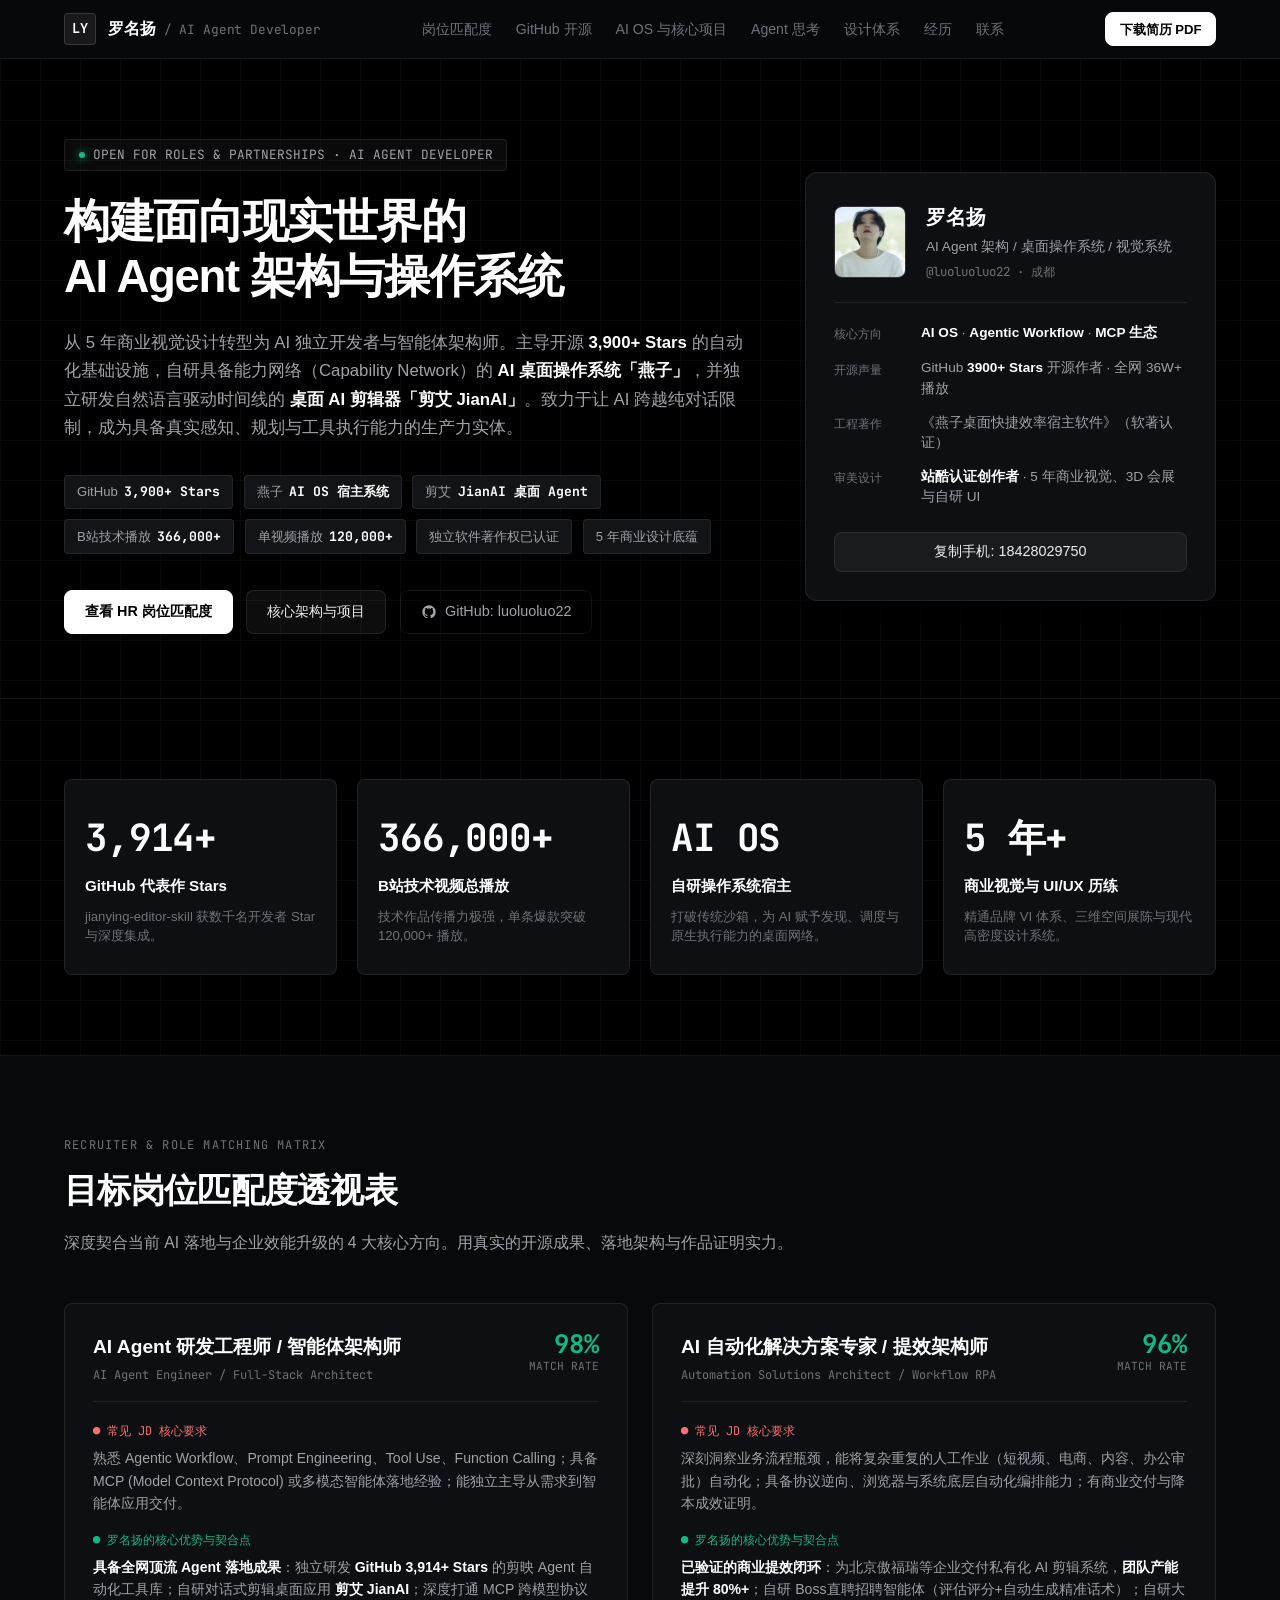
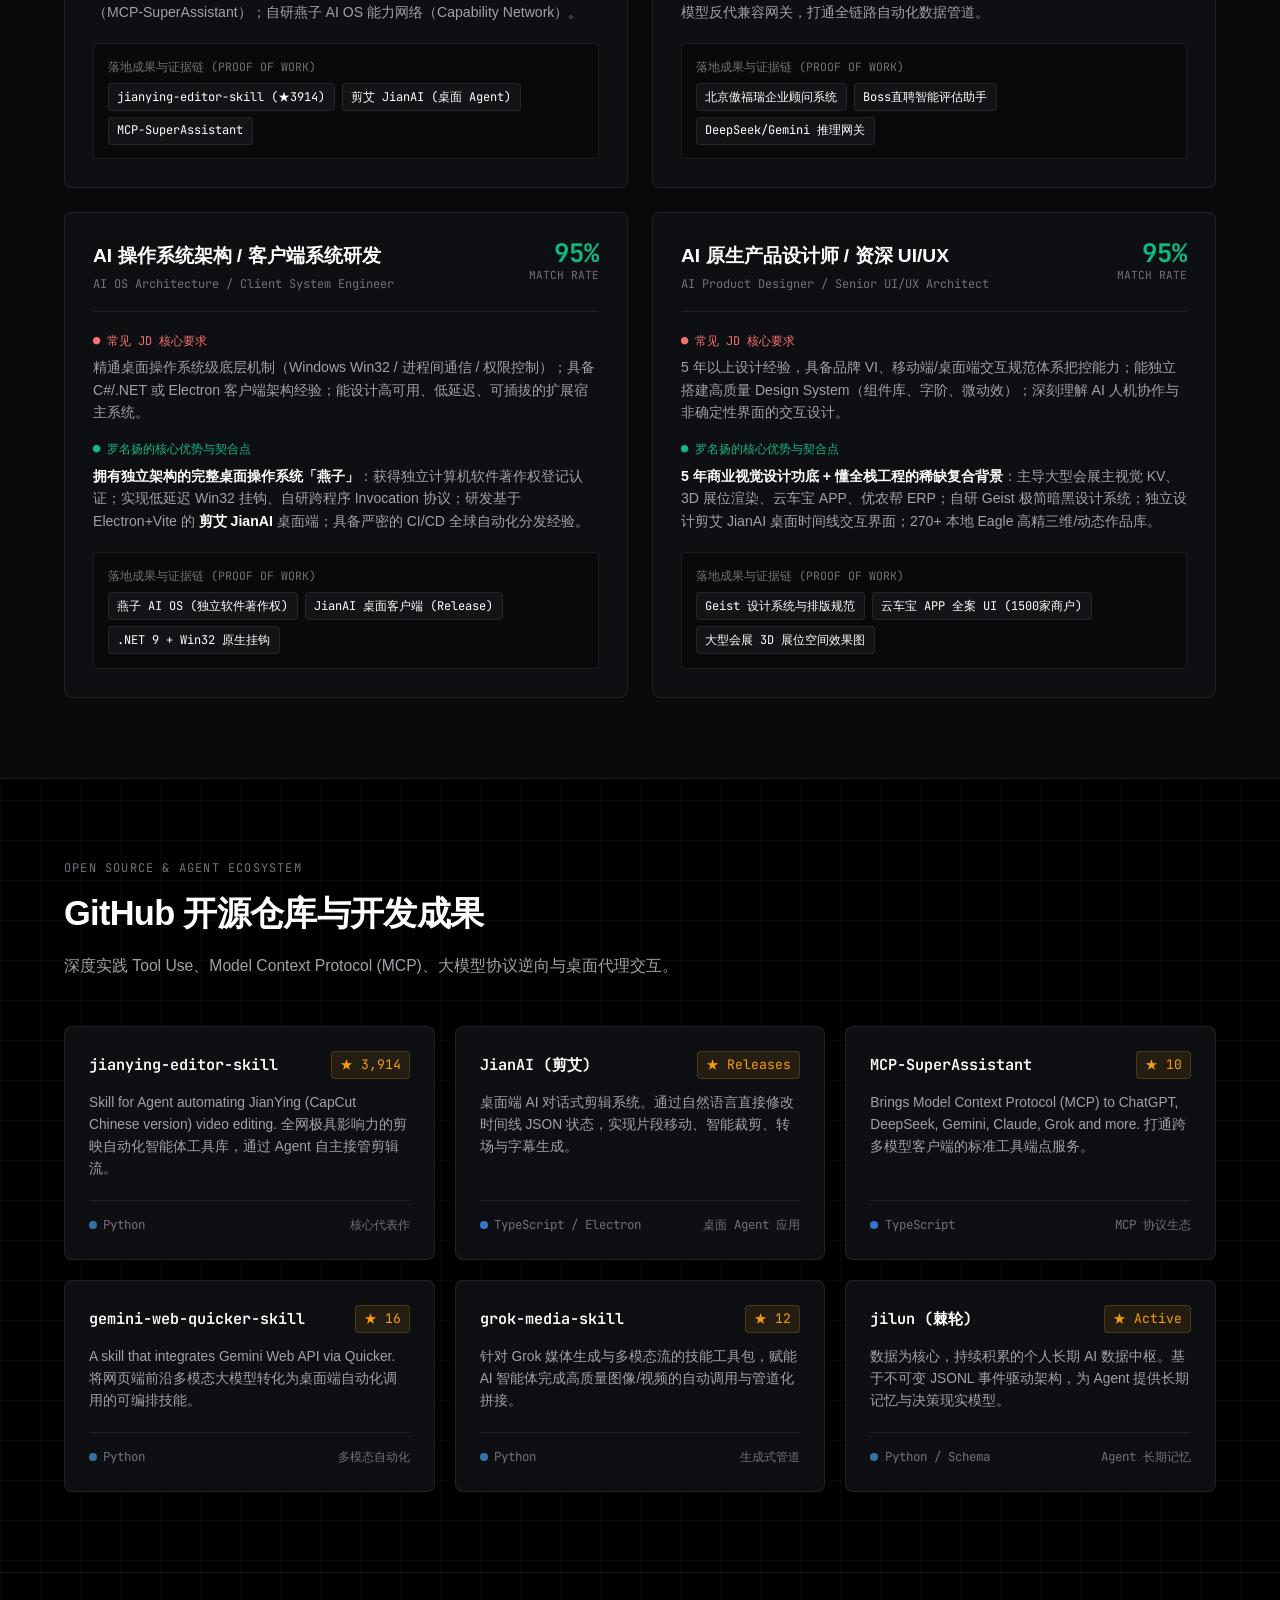
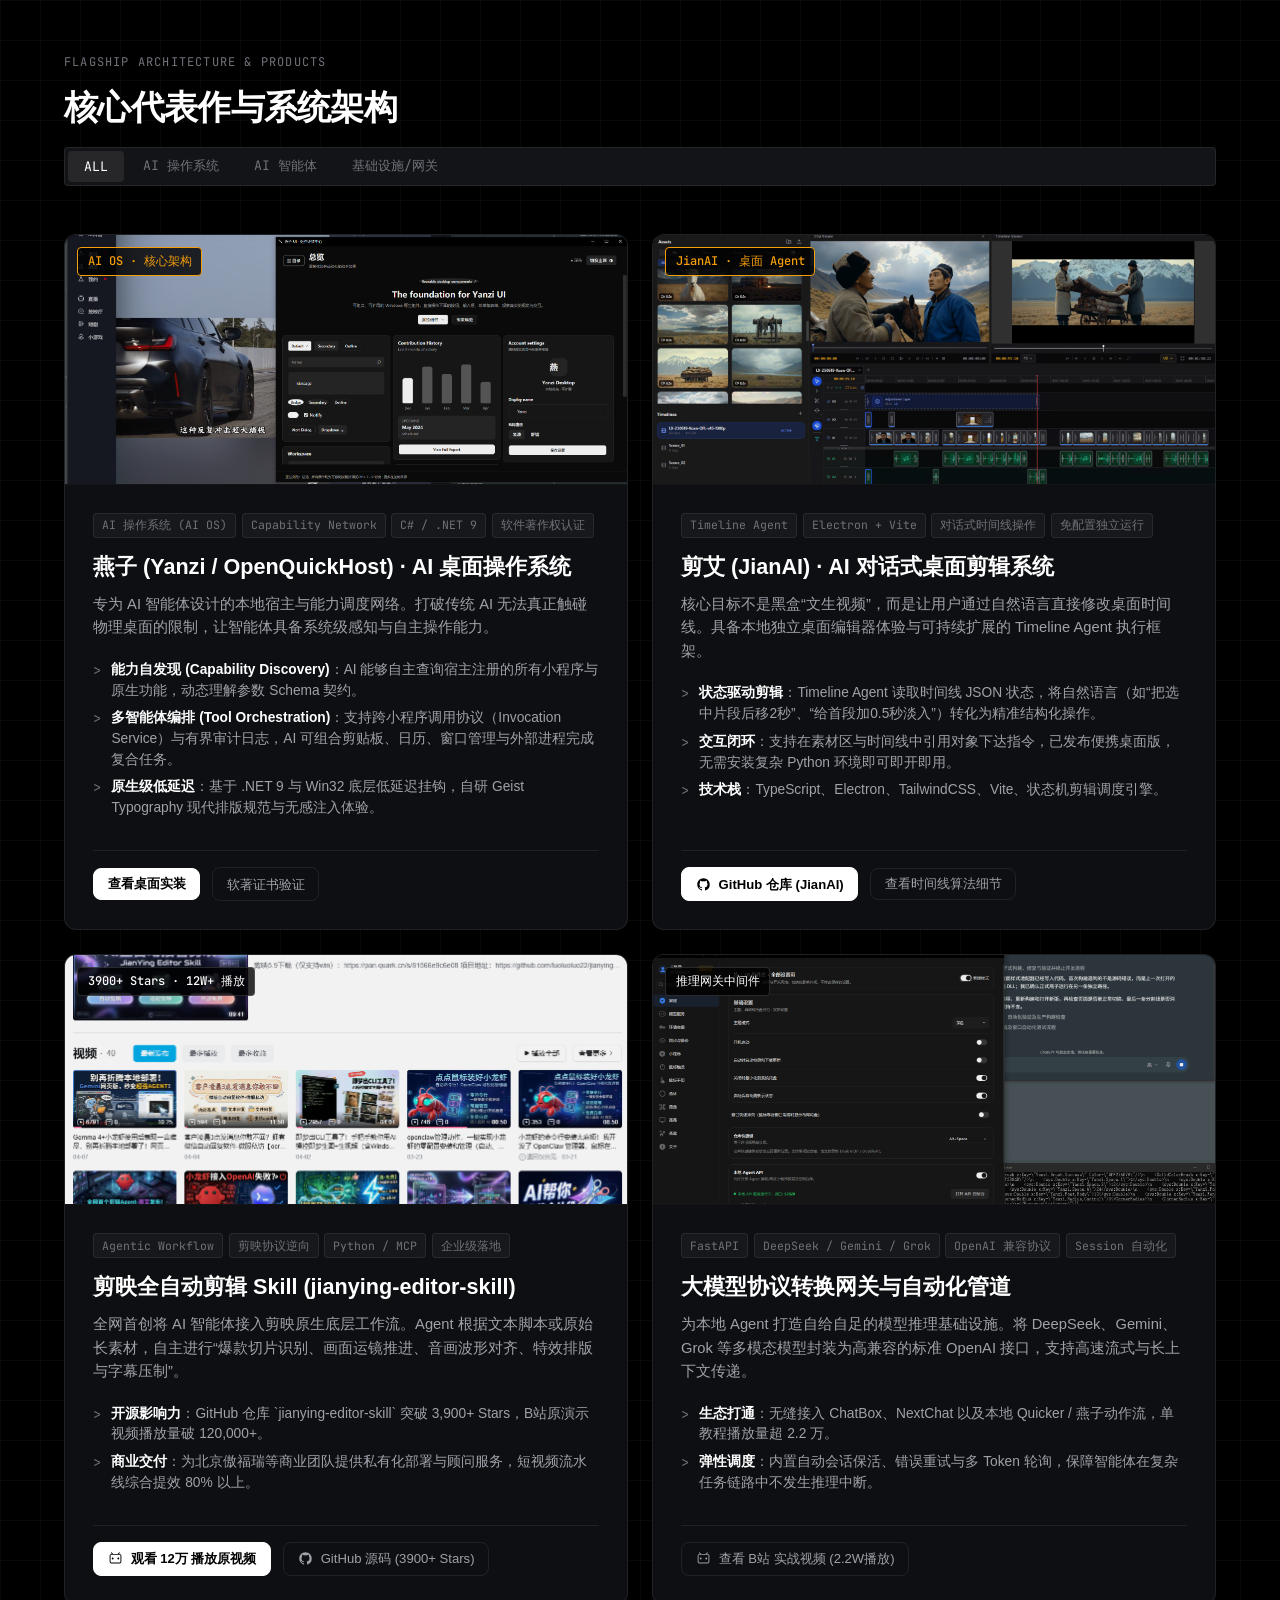
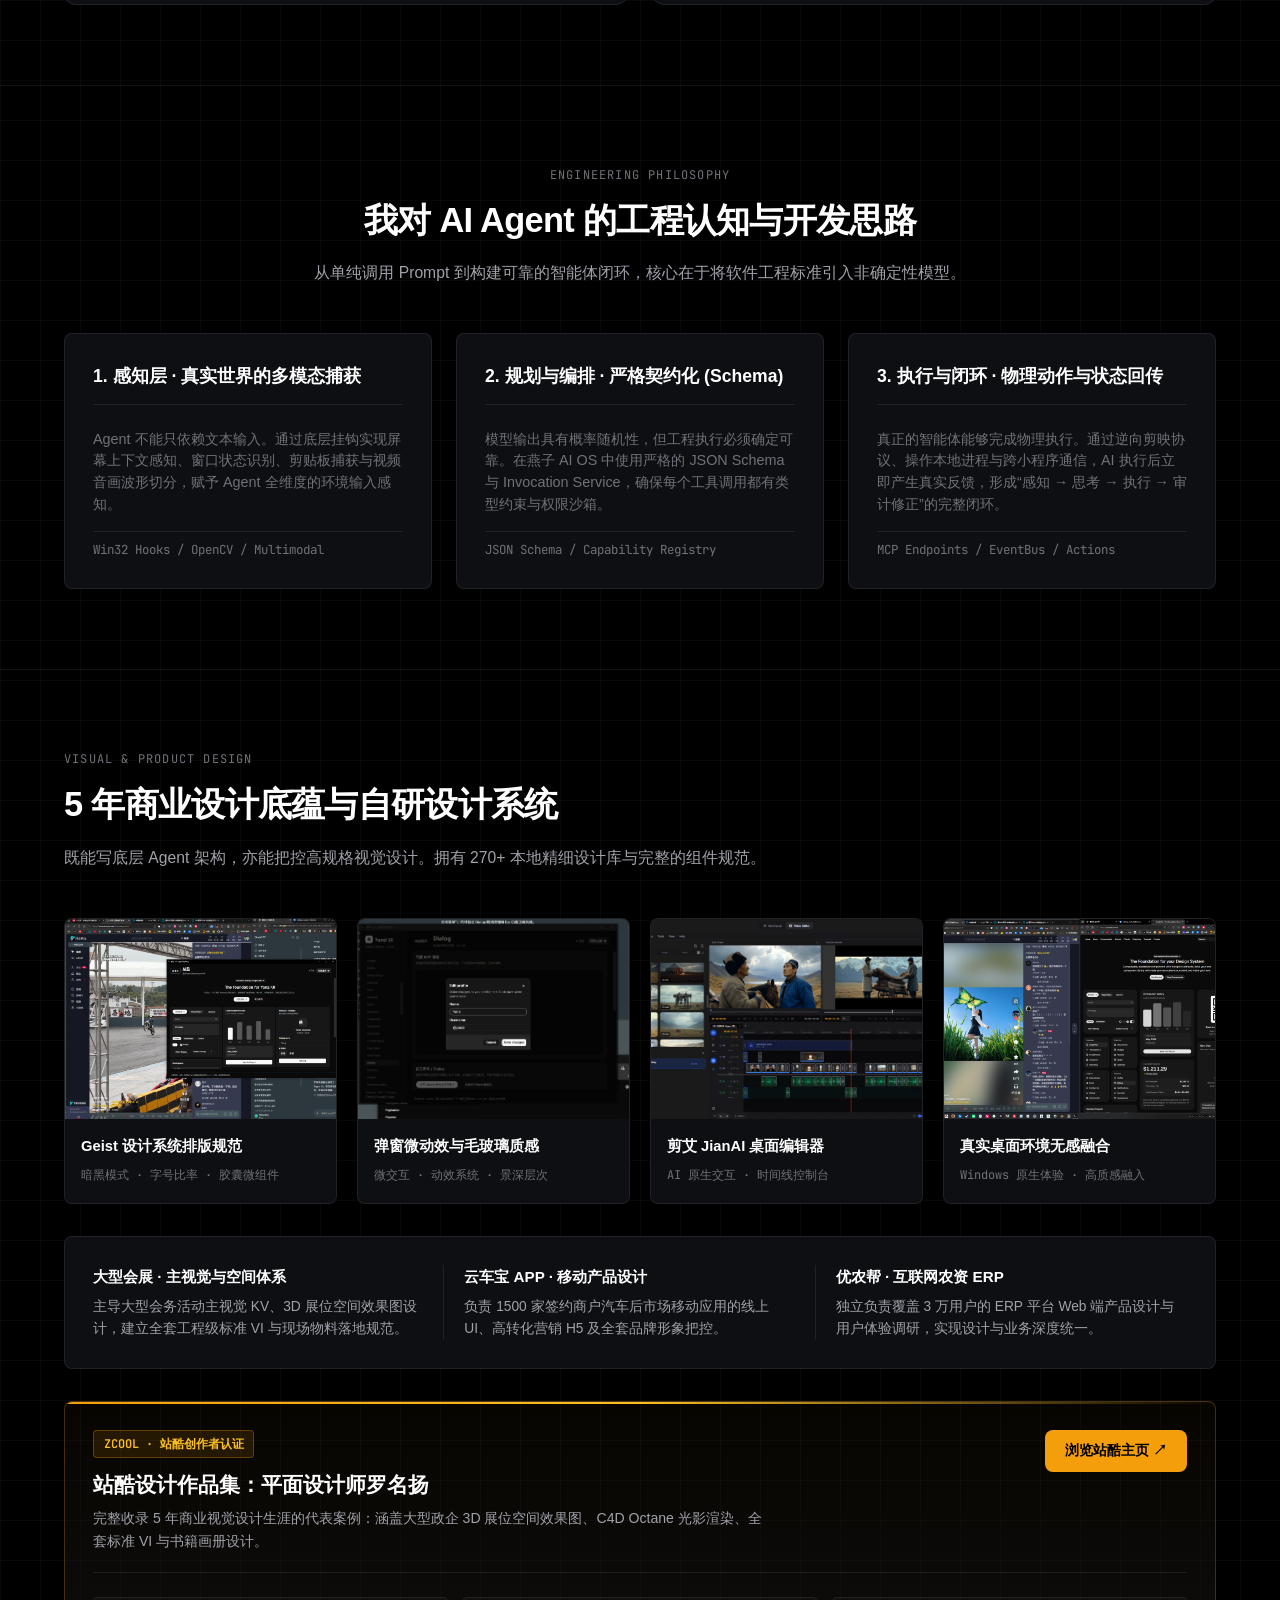
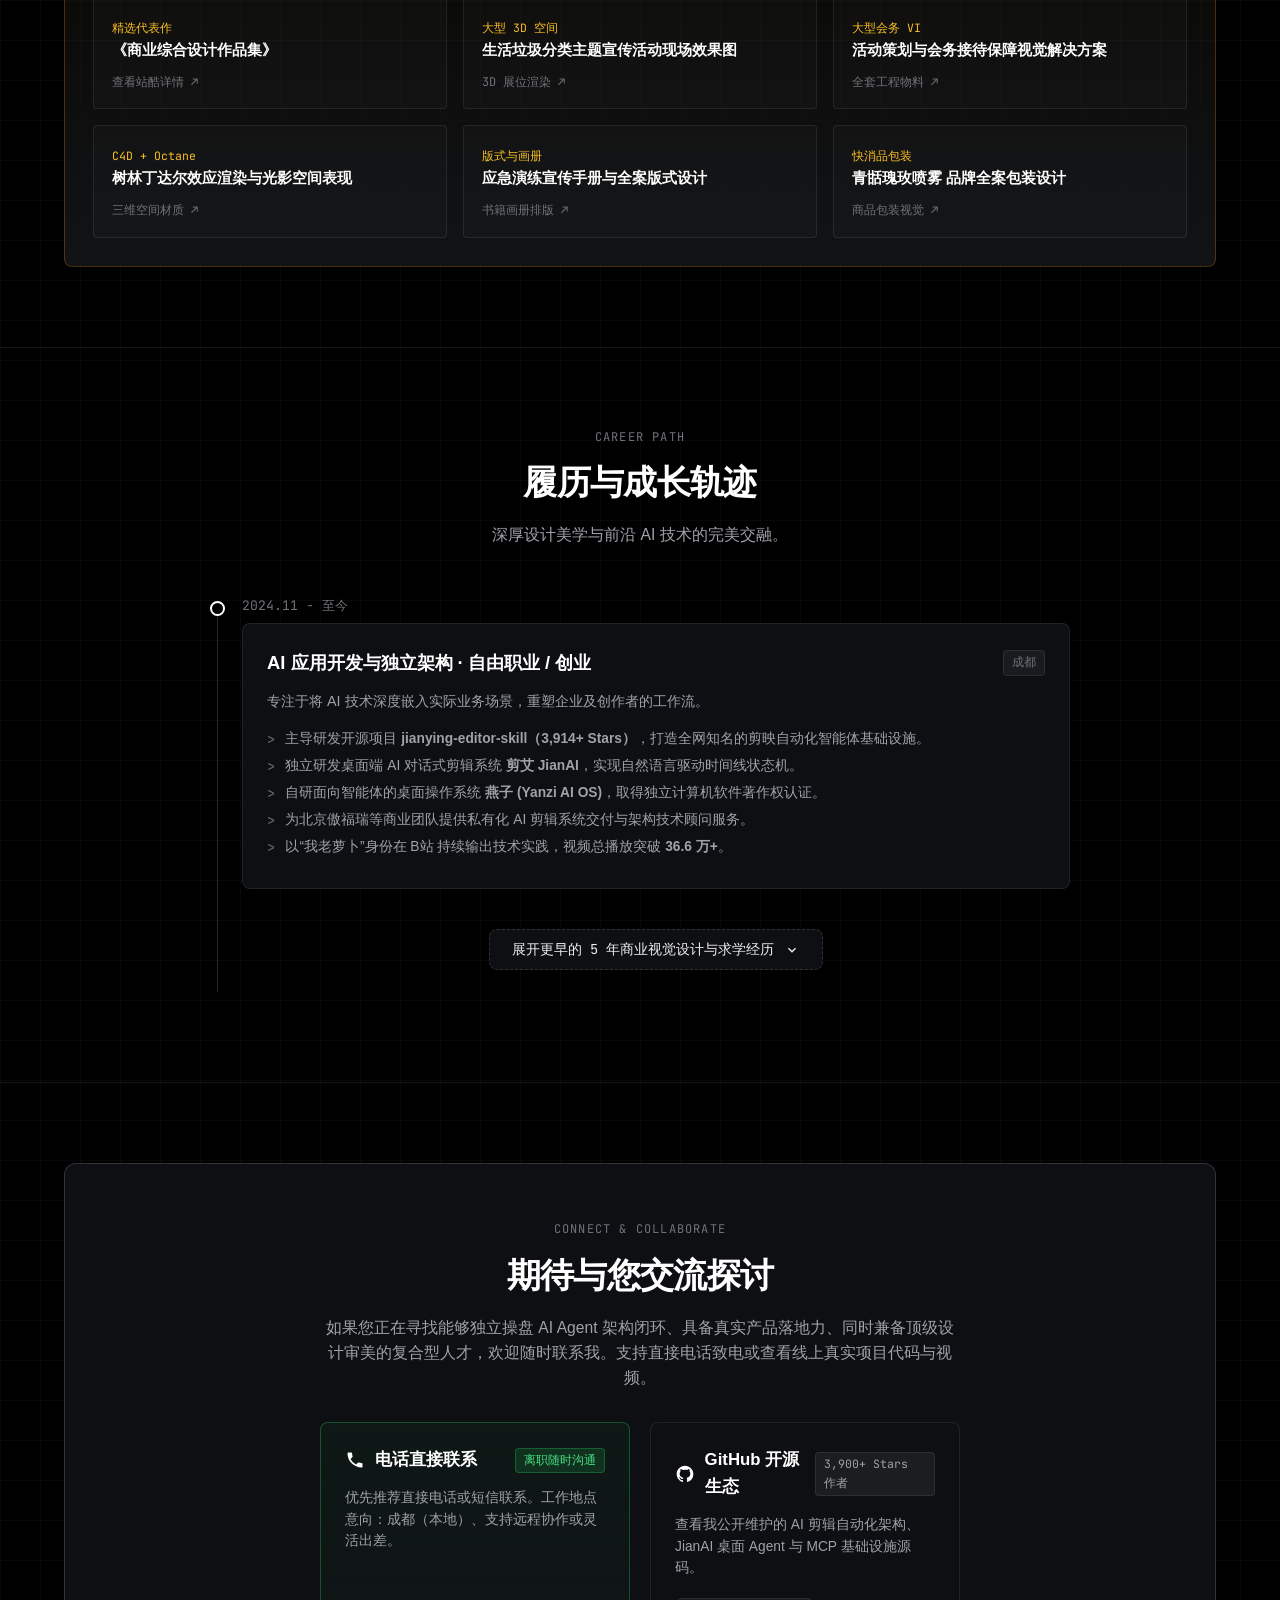
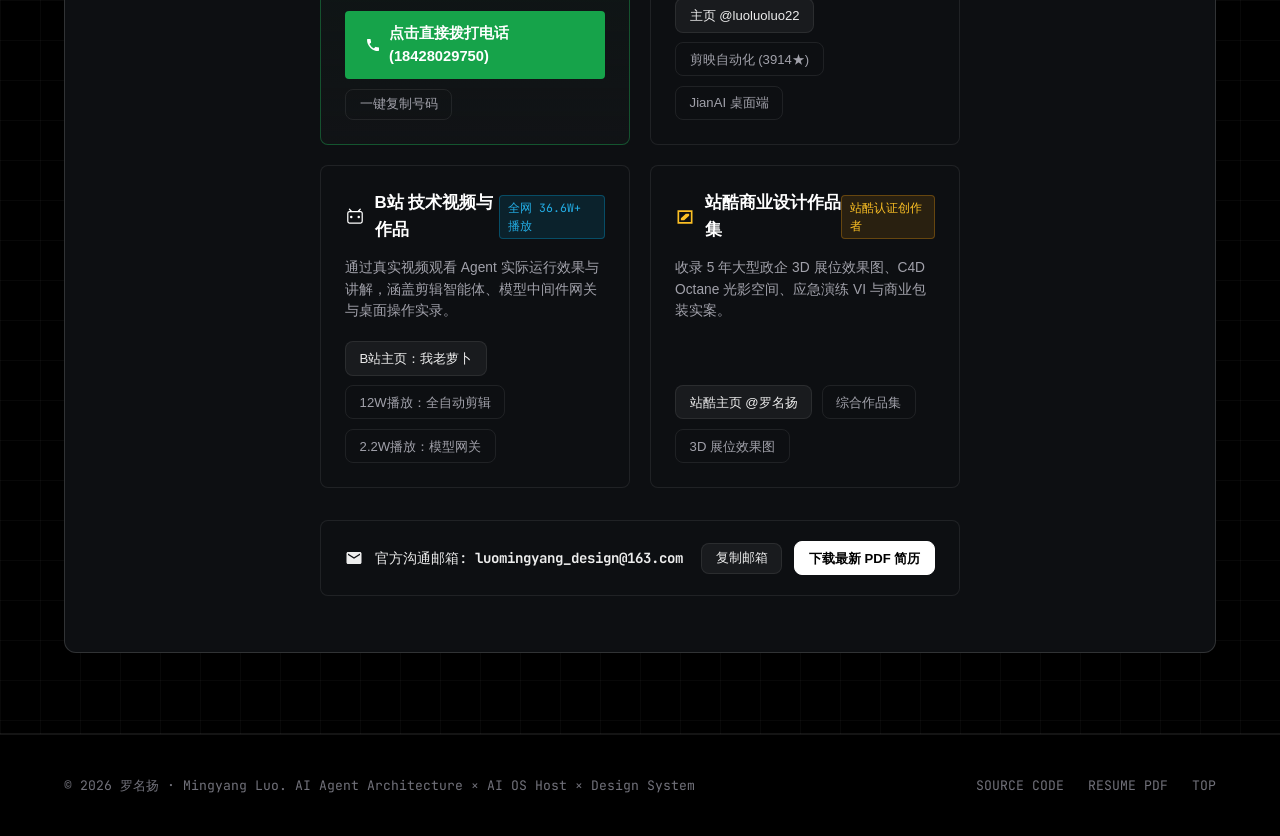
==== commit 20d09d5b: "feat: add ZCOOL design portfolio showcase, direct links and update resume" ====
--- a/index.html
+++ b/index.html
@@ -116,7 +116,7 @@
               </div>
               <div class="spec-item">
                 <span class="spec-label">审美设计</span>
-                <span class="spec-value">5 年大型商业视觉、展会 3D 效果图与自研 UI 系统</span>
+                <span class="spec-value"><strong>站酷认证创作者</strong> · 5 年商业视觉、3D 会展与自研 UI</span>
               </div>
             </div>
 
@@ -710,6 +710,74 @@
             <div class="history-desc">独立负责覆盖 3 万用户的 ERP 平台 Web 端产品设计与用户体验调研，实现设计与业务深度统一。</div>
           </div>
         </div>
+
+        <!-- 站酷 (ZCOOL) 官方推荐 / 商业视觉作品集专栏 -->
+        <div class="zcool-showcase-card">
+          <div class="zcool-header">
+            <div class="zcool-brand">
+              <span class="zcool-badge">ZCOOL · 站酷创作者认证</span>
+              <h3 class="zcool-title">站酷设计作品集：平面设计师罗名扬</h3>
+              <p class="zcool-desc">
+                完整收录 5 年商业视觉设计生涯的代表案例：涵盖大型政企 3D 展位空间效果图、C4D Octane 光影渲染、全套标准 VI 与书籍画册设计。
+              </p>
+            </div>
+            <div class="zcool-actions">
+              <a href="https://www.zcool.com.cn/u/ZNTI2NzE0OTY=" target="_blank" class="btn btn-primary zcool-main-btn">
+                <span>浏览站酷主页 ↗</span>
+              </a>
+            </div>
+          </div>
+
+          <div class="zcool-works-grid">
+            <a href="https://www.zcool.com.cn/work/ZNDY0Mjc0NTY=.html" target="_blank" class="zcool-work-item">
+              <div>
+                <span class="work-tag">精选代表作</span>
+                <div class="work-name">《商业综合设计作品集》</div>
+              </div>
+              <span class="work-link-hint mono">查看站酷详情 ↗</span>
+            </a>
+
+            <a href="https://www.zcool.com.cn/work/ZNzA2NzkwOTY=.html" target="_blank" class="zcool-work-item">
+              <div>
+                <span class="work-tag">大型 3D 空间</span>
+                <div class="work-name">生活垃圾分类主题宣传活动现场效果图</div>
+              </div>
+              <span class="work-link-hint mono">3D 展位渲染 ↗</span>
+            </a>
+
+            <a href="https://www.zcool.com.cn/work/ZNzA2NzkwMTI=.html" target="_blank" class="zcool-work-item">
+              <div>
+                <span class="work-tag">大型会务 VI</span>
+                <div class="work-name">活动策划与会务接待保障视觉解决方案</div>
+              </div>
+              <span class="work-link-hint mono">全套工程物料 ↗</span>
+            </a>
+
+            <a href="https://www.zcool.com.cn/work/ZNjQ4NTE1MDg=.html" target="_blank" class="zcool-work-item">
+              <div>
+                <span class="work-tag">C4D + Octane</span>
+                <div class="work-name">树林丁达尔效应渲染与光影空间表现</div>
+              </div>
+              <span class="work-link-hint mono">三维空间材质 ↗</span>
+            </a>
+
+            <a href="https://www.zcool.com.cn/work/ZNzA2Nzg4MDg=.html" target="_blank" class="zcool-work-item">
+              <div>
+                <span class="work-tag">版式与画册</span>
+                <div class="work-name">应急演练宣传手册与全案版式设计</div>
+              </div>
+              <span class="work-link-hint mono">书籍画册排版 ↗</span>
+            </a>
+
+            <a href="https://www.zcool.com.cn/work/ZNzA2NzkxODA=.html" target="_blank" class="zcool-work-item">
+              <div>
+                <span class="work-tag">快消品包装</span>
+                <div class="work-name">青甛瑰玫喷雾 品牌全案包装设计</div>
+              </div>
+              <span class="work-link-hint mono">商品包装视觉 ↗</span>
+            </a>
+          </div>
+        </div>
       </div>
     </section>
 
@@ -919,30 +987,51 @@
                 </div>
               </div>
 
-              <!-- 卡片 4: 邮箱与在线简历下载 -->
+              <!-- 卡片 4: 站酷 (ZCOOL) 商业设计与 3D 作品集 -->
               <div class="contact-card-box">
                 <div>
                   <div class="card-box-header">
                     <span class="card-box-title">
-                      <svg class="brand-svg-icon" viewBox="0 0 24 24" width="20" height="20" fill="currentColor">
-                        <path d="M20 4H4c-1.1 0-1.99.9-1.99 2L2 18c0 1.1.9 2 2 2h16c1.1 0 2-.9 2-2V6c0-1.1-.9-2-2-2zm0 4l-8 5-8-5V6l8 5 8-5v2z"/>
+                      <svg class="brand-svg-icon" viewBox="0 0 24 24" width="20" height="20" fill="#fbbf24">
+                        <path d="M3 4h18v16H3V4zm2 2v12h14V6H5zm2 2h10v2.5l-6 5.5h6V16H7v-2.5l6-5.5H7V8z"/>
                       </svg>
-                      商务邮箱与简历文档
+                      站酷商业设计作品集
                     </span>
-                    <span class="card-box-badge badge-gray">正式沟通渠道</span>
+                    <span class="card-box-badge badge-zcool">站酷认证创作者</span>
                   </div>
                   <p class="card-box-desc">
-                    您也可以通过电子邮件发送 JD 或面试邀约，我会在 24 小时内快速查收并回复。
+                    收录 5 年大型政企 3D 展位效果图、C4D Octane 光影空间、应急演练 VI 与商业包装实案。
                   </p>
                 </div>
                 <div class="card-box-links">
-                  <button type="button" class="btn btn-secondary btn-sm copy-btn mono" data-copy="luomingyang_design@163.com">
-                    复制邮箱: luomingyang_design@163.com
-                  </button>
-                  <a href="assets/resume.pdf" download="罗名扬_AI_Agent程序员_简历.pdf" class="btn btn-primary btn-sm">
-                    下载最新 PDF 简历
+                  <a href="https://www.zcool.com.cn/u/ZNTI2NzE0OTY=" target="_blank" class="btn btn-secondary btn-sm">
+                    站酷主页 @罗名扬
                   </a>
-                </div>
+                  <a href="https://www.zcool.com.cn/work/ZNDY0Mjc0NTY=.html" target="_blank" class="btn btn-outline btn-sm">
+                    综合作品集
+                  </a>
+                  <a href="https://www.zcool.com.cn/work/ZNzA2NzkwOTY=.html" target="_blank" class="btn btn-outline btn-sm">
+                    3D 展位效果图
+                  </a>
+                </div>
+              </div>
+            </div>
+
+            <!-- 底部通栏：商务邮箱直通与最新 PDF 简历下载 -->
+            <div style="margin-top: 1.25rem; padding: 1.25rem 1.5rem; background-color: var(--bg-card); border: 1px solid var(--border-subtle); border-radius: var(--radius-sm); display: flex; align-items: center; justify-content: space-between; flex-wrap: wrap; gap: 1rem;">
+              <div style="display: flex; align-items: center; gap: 0.75rem;">
+                <svg class="brand-svg-icon" viewBox="0 0 24 24" width="18" height="18" fill="currentColor">
+                  <path d="M20 4H4c-1.1 0-1.99.9-1.99 2L2 18c0 1.1.9 2 2 2h16c1.1 0 2-.9 2-2V6c0-1.1-.9-2-2-2zm0 4l-8 5-8-5V6l8 5 8-5v2z"/>
+                </svg>
+                <span class="mono" style="font-size: 0.88rem; color: var(--text-main);">官方沟通邮箱: <strong>luomingyang_design@163.com</strong></span>
+              </div>
+              <div style="display: flex; gap: 0.75rem; align-items: center;">
+                <button type="button" class="btn btn-secondary btn-sm copy-btn mono" data-copy="luomingyang_design@163.com">
+                  复制邮箱
+                </button>
+                <a href="assets/resume.pdf" download="罗名扬_AI_Agent程序员_简历.pdf" class="btn btn-primary btn-sm">
+                  下载最新 PDF 简历
+                </a>
               </div>
             </div>
           </div>
--- a/style.css
+++ b/style.css
@@ -1650,4 +1650,150 @@
   transform: translateY(-1px);
 }
 
-
+/* 站酷 (ZCOOL) 商业设计专栏样式 */
+.zcool-showcase-card {
+  margin-top: 2rem;
+  background-color: var(--bg-card);
+  border: 1px solid rgba(245, 158, 11, 0.25);
+  border-radius: var(--radius-sm);
+  padding: 1.75rem;
+  position: relative;
+  overflow: hidden;
+  background: linear-gradient(180deg, rgba(245, 158, 11, 0.03) 0%, rgba(18, 20, 23, 0.95) 100%);
+}
+
+.zcool-showcase-card::before {
+  content: '';
+  position: absolute;
+  top: 0;
+  left: 0;
+  width: 100%;
+  height: 2px;
+  background: linear-gradient(90deg, #f59e0b 0%, #fbbf24 50%, transparent 100%);
+}
+
+.zcool-header {
+  display: flex;
+  align-items: flex-start;
+  justify-content: space-between;
+  flex-wrap: wrap;
+  gap: 1.25rem;
+  margin-bottom: 1.5rem;
+  padding-bottom: 1.25rem;
+  border-bottom: 1px solid var(--border-subtle);
+}
+
+.zcool-badge {
+  display: inline-flex;
+  align-items: center;
+  gap: 0.4rem;
+  font-family: var(--font-mono);
+  font-size: 0.75rem;
+  font-weight: 600;
+  color: #fbbf24;
+  background-color: rgba(245, 158, 11, 0.12);
+  border: 1px solid rgba(245, 158, 11, 0.3);
+  padding: 0.2rem 0.6rem;
+  border-radius: var(--radius-xs);
+  margin-bottom: 0.6rem;
+}
+
+.zcool-title {
+  font-size: 1.3rem;
+  font-weight: 700;
+  color: var(--text-pure);
+  margin-bottom: 0.4rem;
+}
+
+.zcool-desc {
+  font-size: 0.88rem;
+  color: var(--text-secondary);
+  line-height: 1.6;
+  max-width: 680px;
+}
+
+.zcool-main-btn {
+  background-color: #f59e0b;
+  color: #000000;
+  font-weight: 700;
+  border: none;
+  display: inline-flex;
+  align-items: center;
+  gap: 0.4rem;
+}
+
+.zcool-main-btn:hover {
+  background-color: #fbbf24;
+  color: #000000;
+  transform: translateY(-1px);
+}
+
+.zcool-works-grid {
+  display: grid;
+  grid-template-columns: repeat(3, 1fr);
+  gap: 1rem;
+}
+
+.zcool-work-item {
+  background-color: rgba(255, 255, 255, 0.02);
+  border: 1px solid var(--border-subtle);
+  border-radius: var(--radius-xs);
+  padding: 1rem 1.15rem;
+  text-decoration: none;
+  display: flex;
+  flex-direction: column;
+  justify-content: space-between;
+  transition: var(--transition);
+}
+
+.zcool-work-item:hover {
+  border-color: rgba(245, 158, 11, 0.5);
+  background-color: rgba(245, 158, 11, 0.04);
+  transform: translateY(-2px);
+}
+
+.work-tag {
+  font-family: var(--font-mono);
+  font-size: 0.72rem;
+  color: #fbbf24;
+  margin-bottom: 0.4rem;
+}
+
+.work-name {
+  font-size: 0.92rem;
+  font-weight: 600;
+  color: var(--text-pure);
+  line-height: 1.45;
+  margin-bottom: 0.75rem;
+}
+
+.work-link-hint {
+  font-size: 0.75rem;
+  color: var(--text-muted);
+  transition: var(--transition);
+}
+
+.zcool-work-item:hover .work-link-hint {
+  color: #fbbf24;
+}
+
+.card-box-badge.badge-zcool {
+  background-color: rgba(245, 158, 11, 0.12);
+  color: #fbbf24;
+  border-color: rgba(245, 158, 11, 0.3);
+}
+
+@media (max-width: 992px) {
+  .zcool-works-grid {
+    grid-template-columns: repeat(2, 1fr);
+  }
+}
+
+@media (max-width: 640px) {
+  .zcool-works-grid {
+    grid-template-columns: 1fr;
+  }
+}
+
+
+
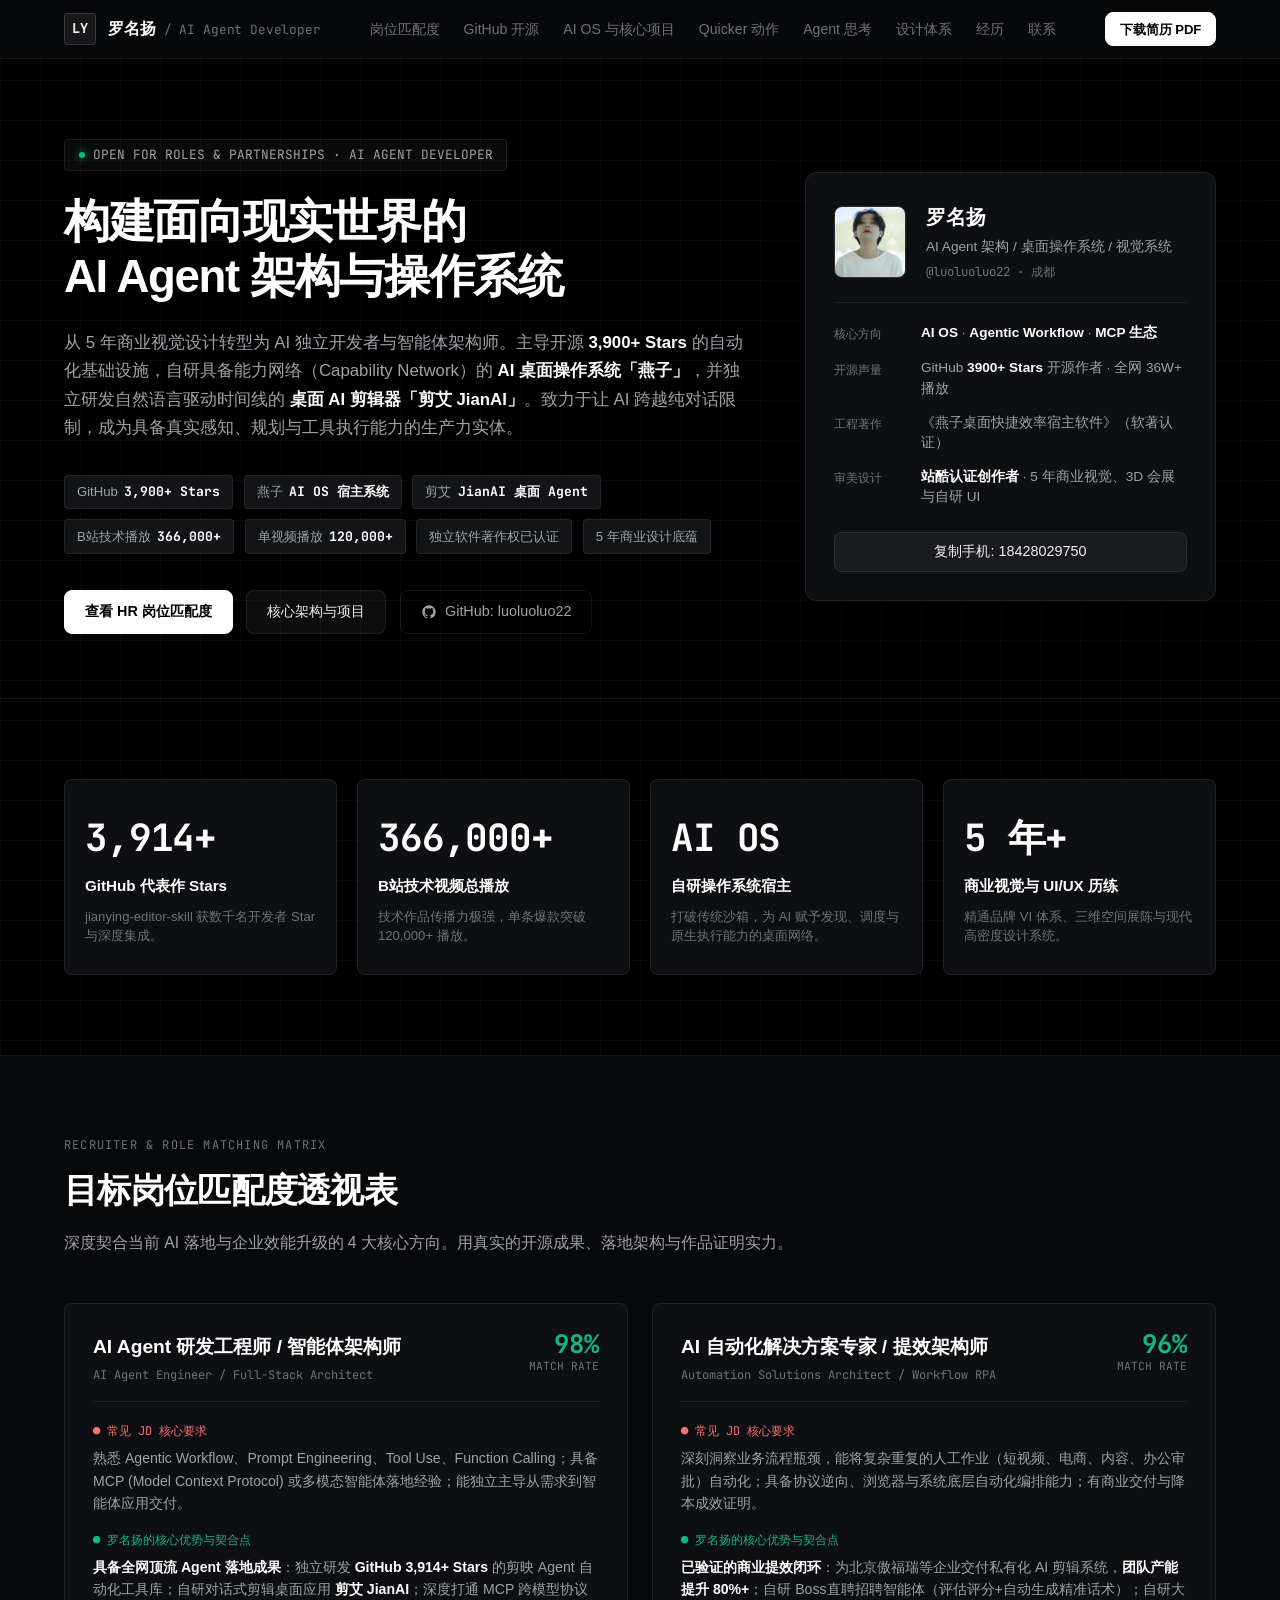
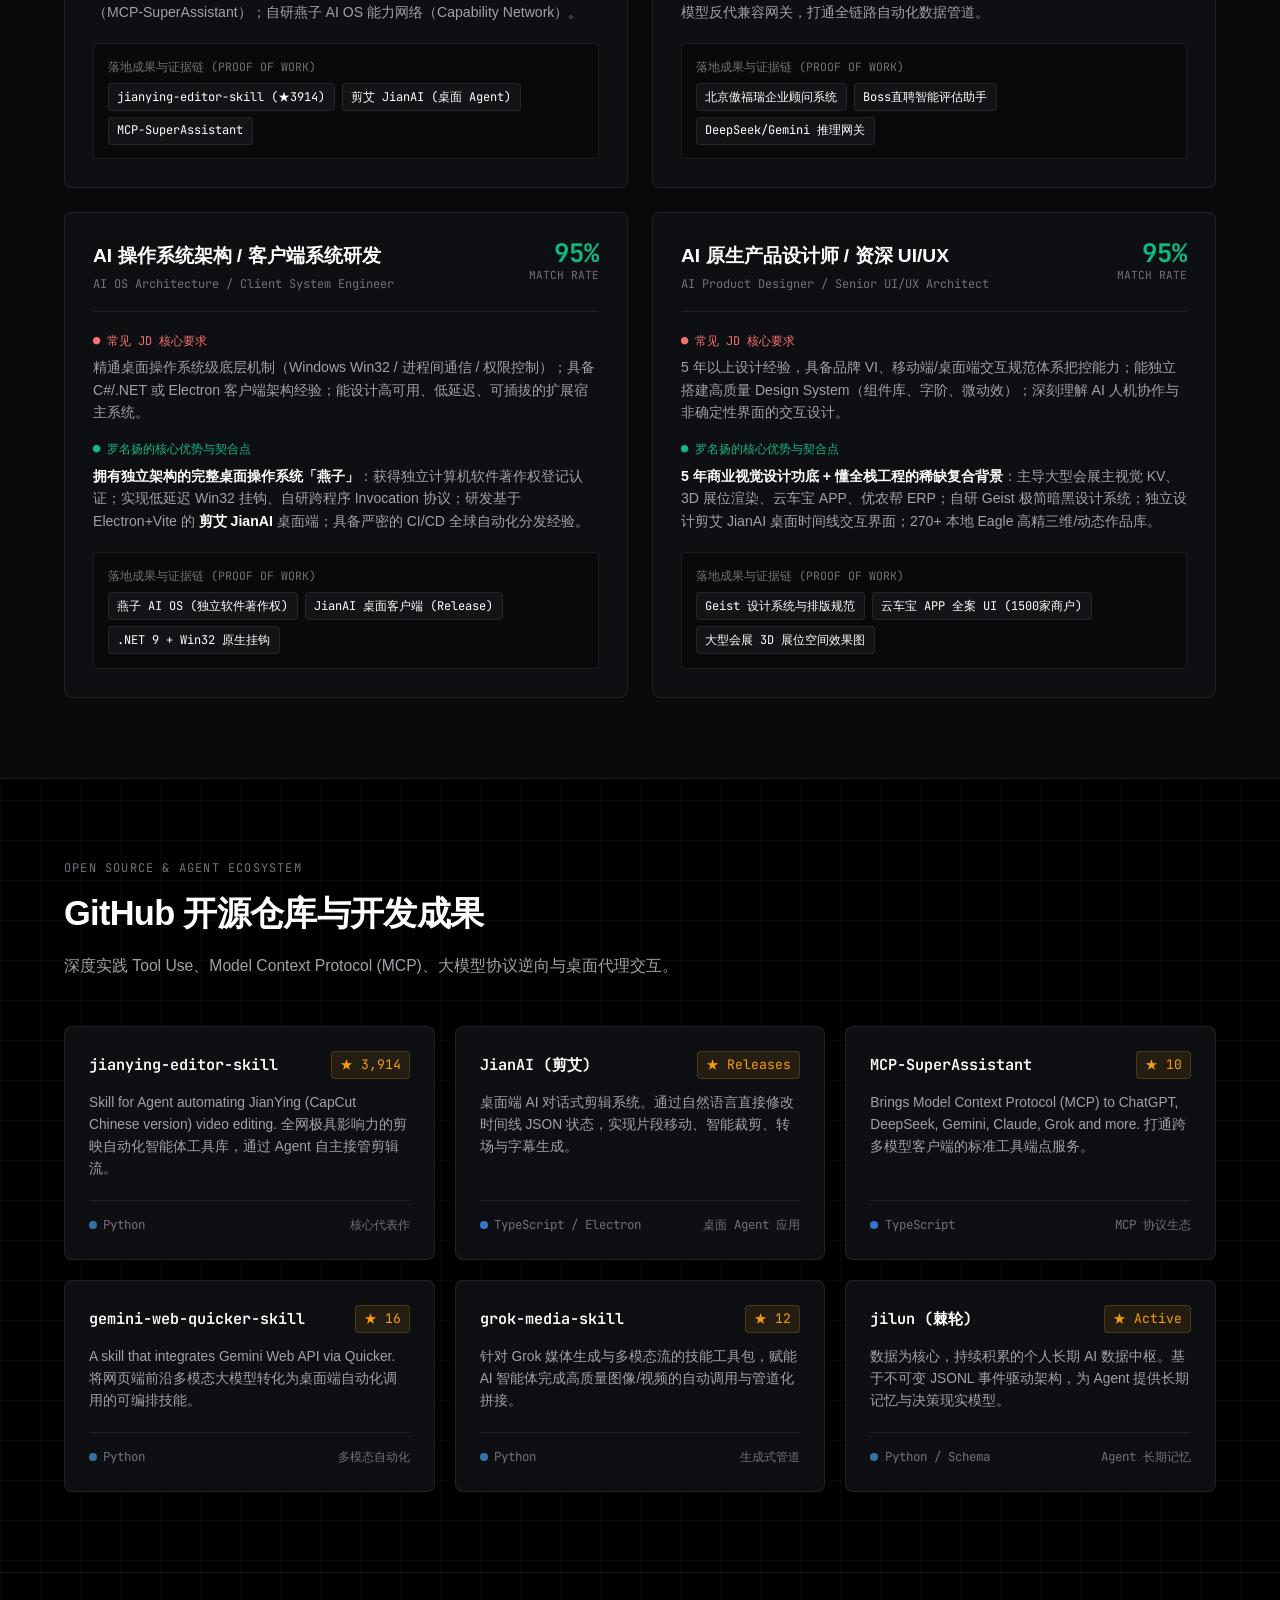
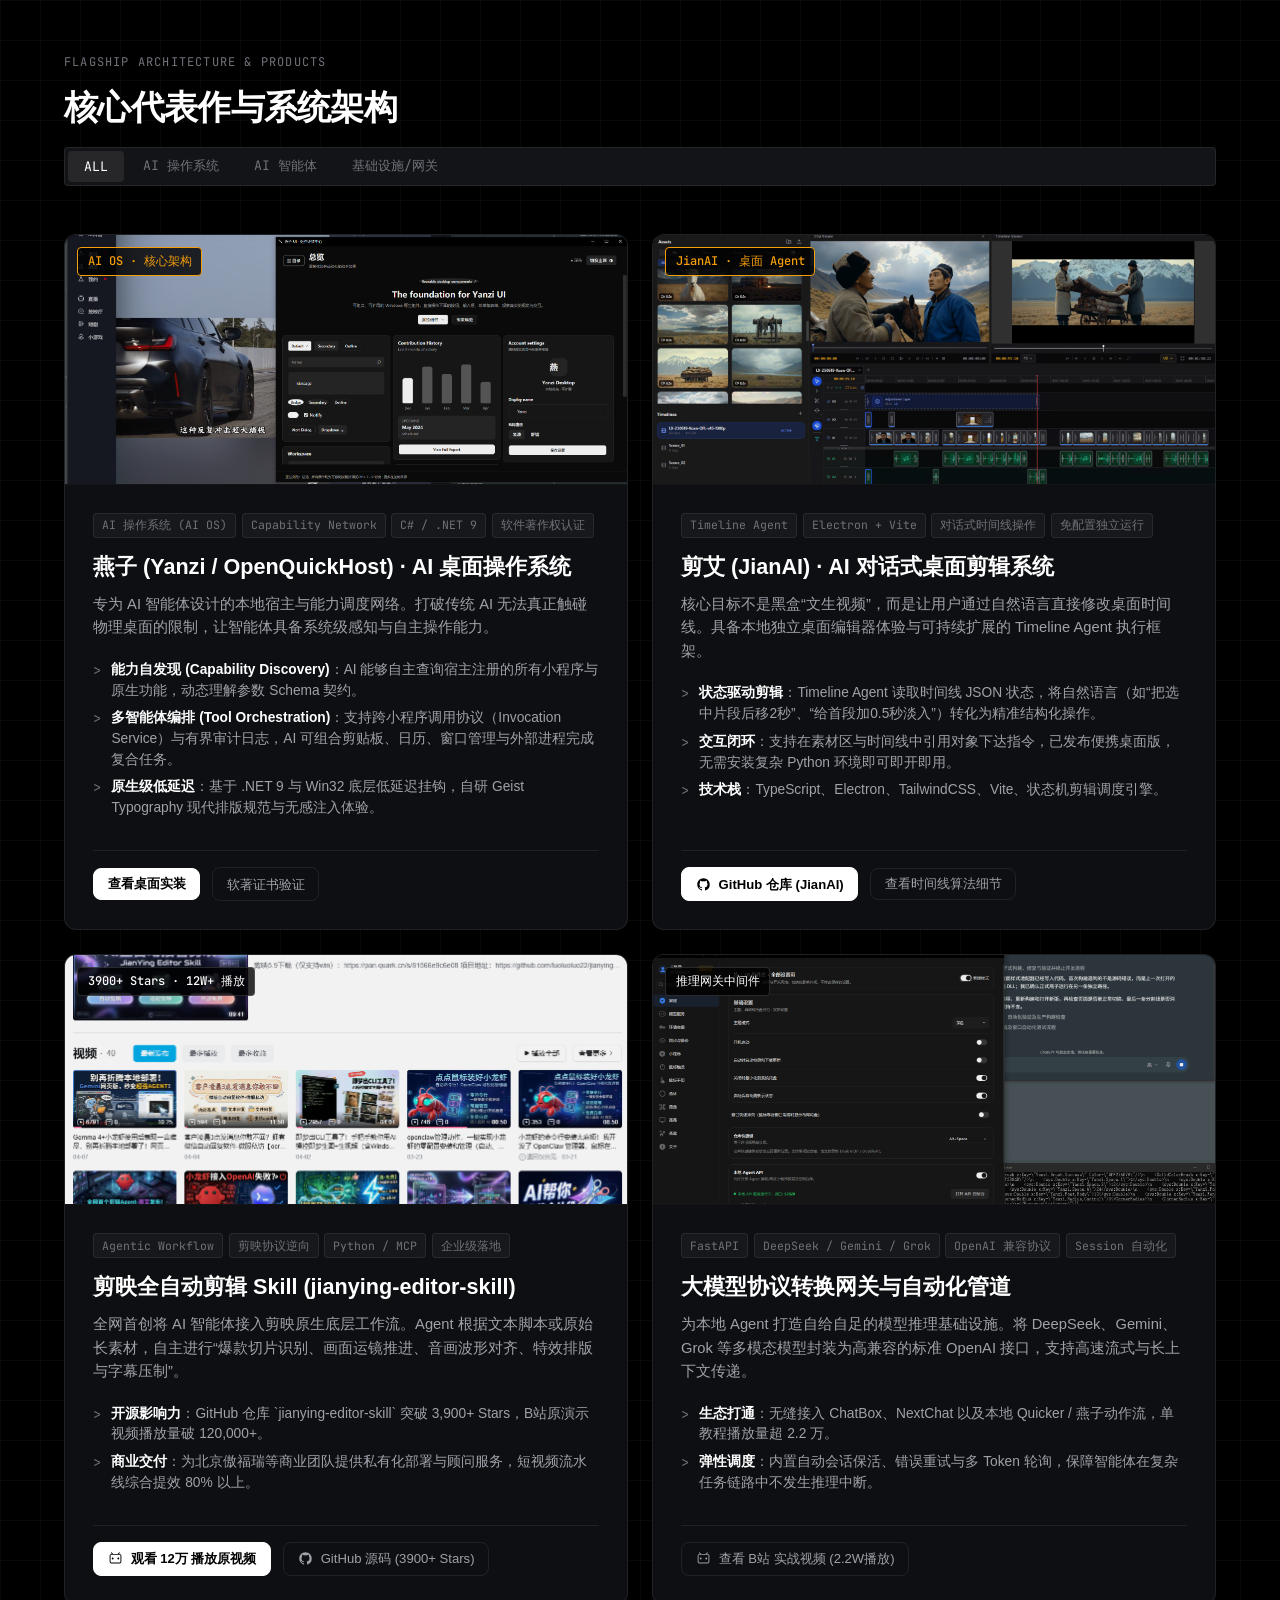
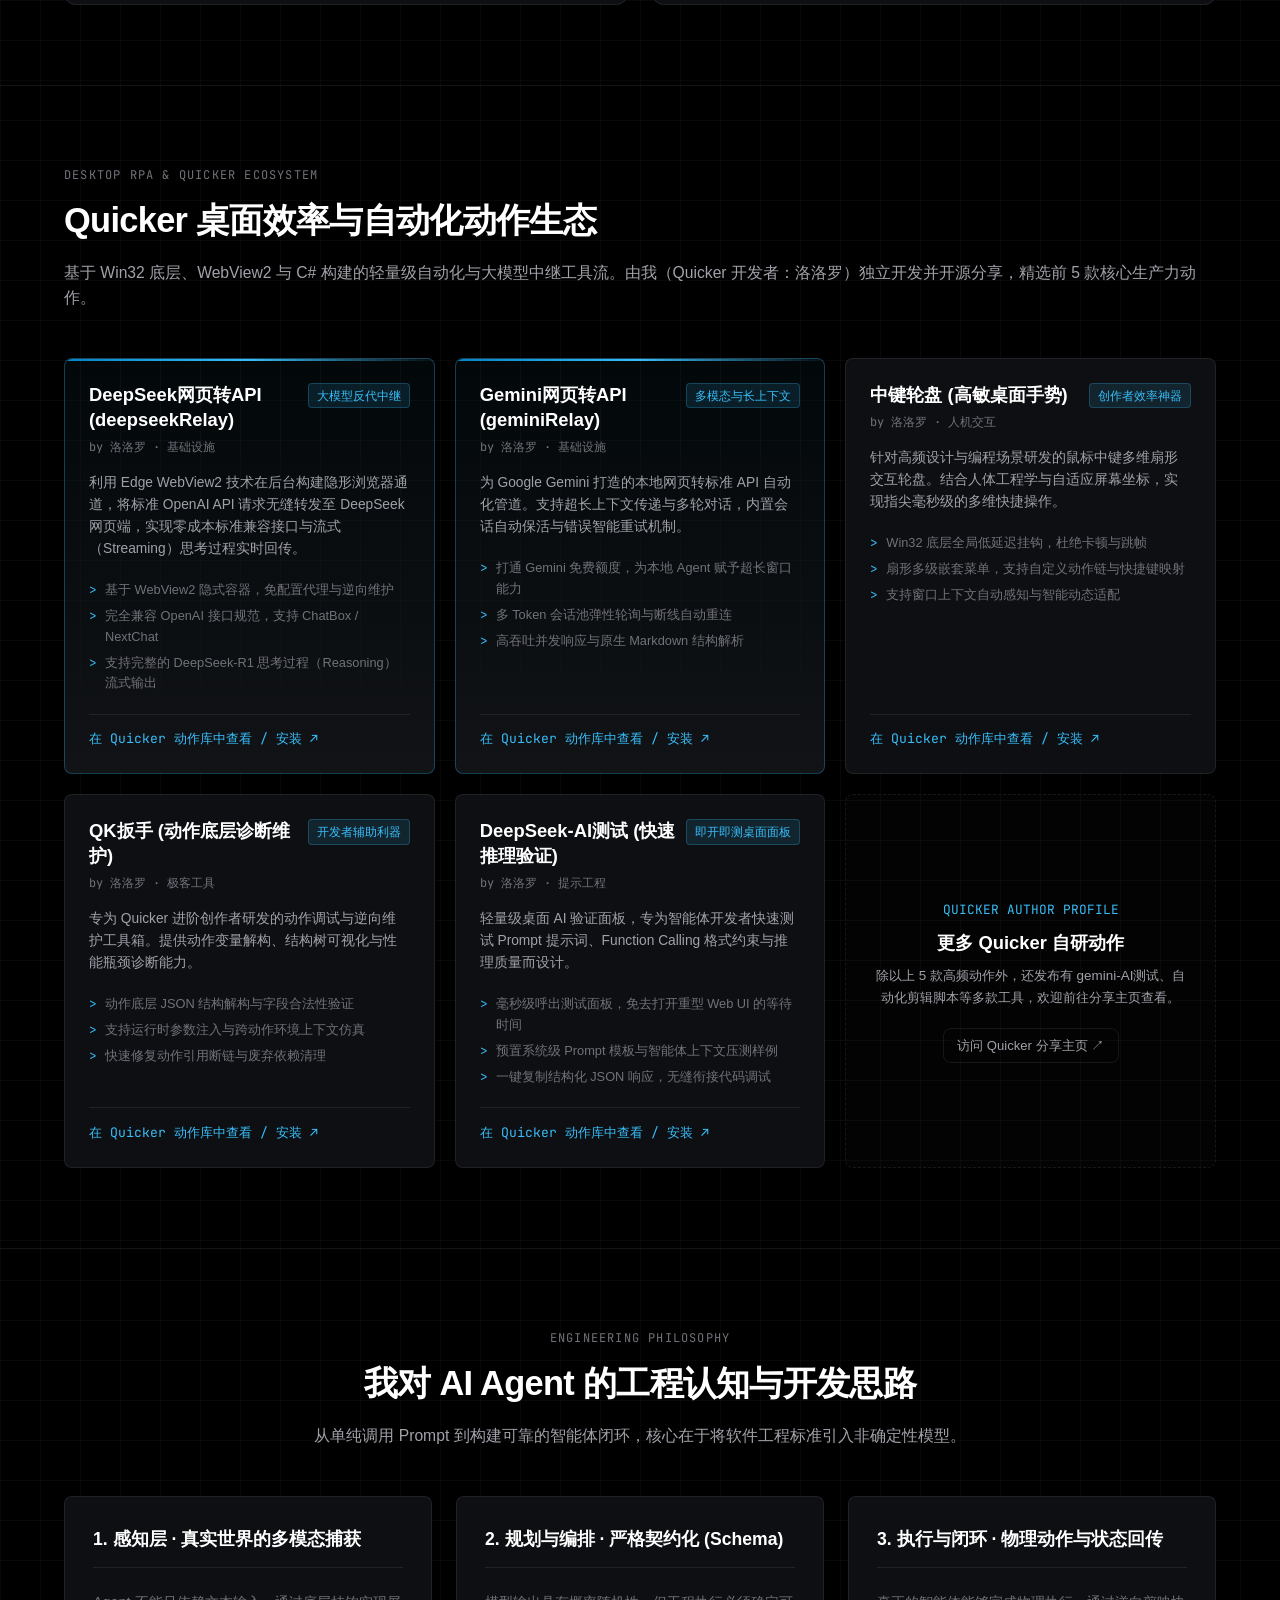
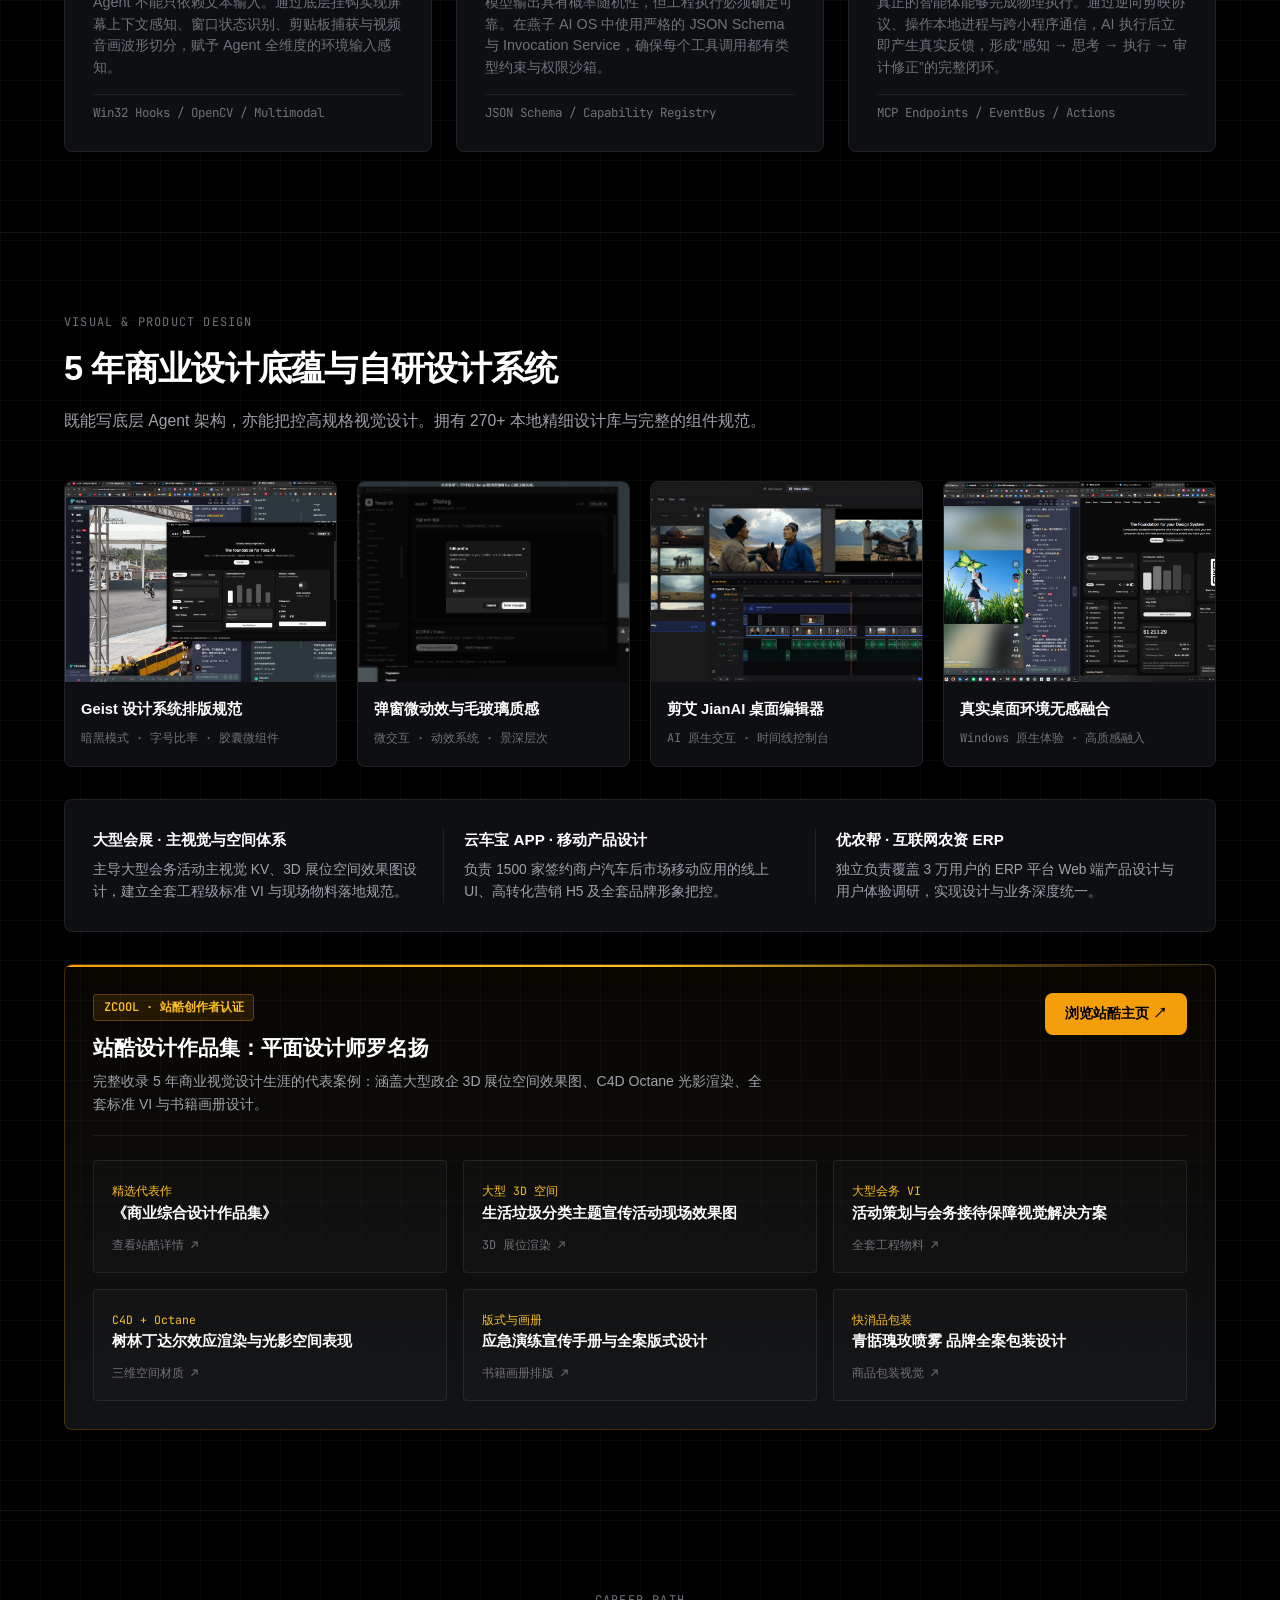
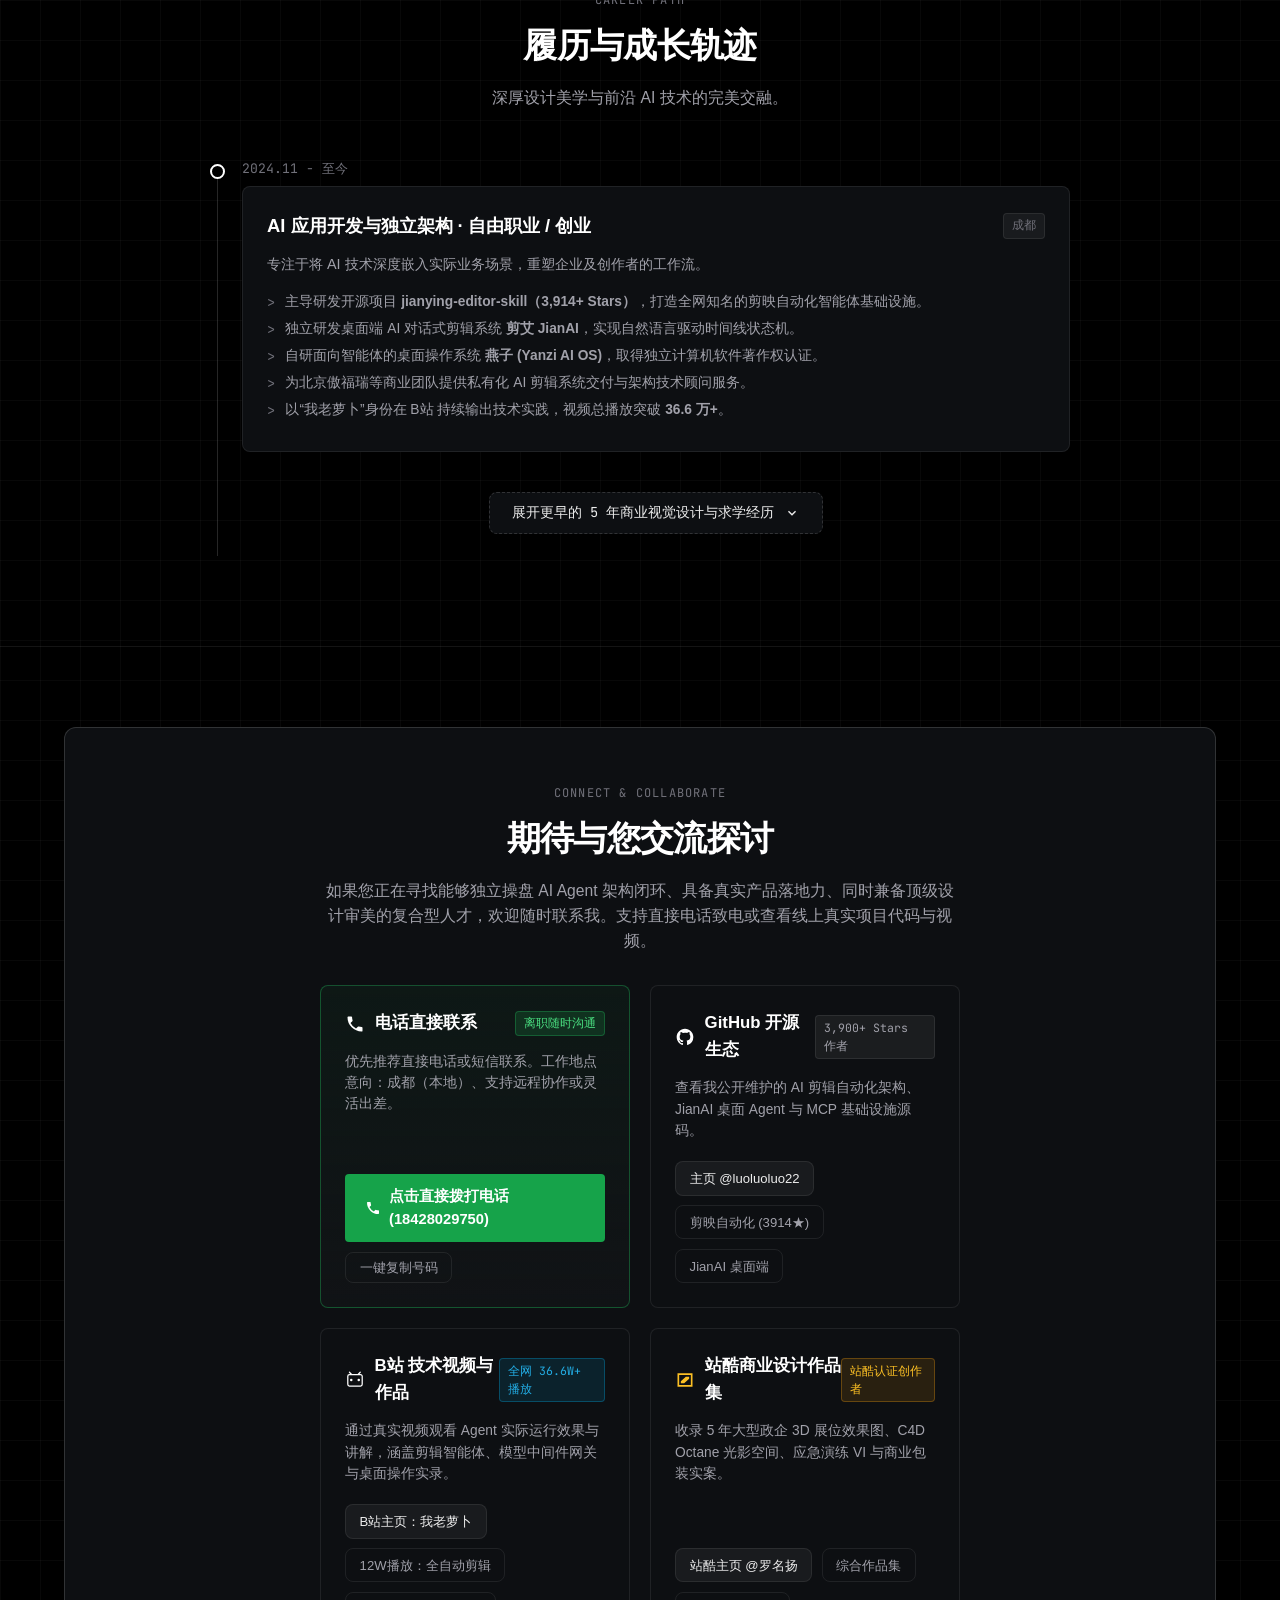
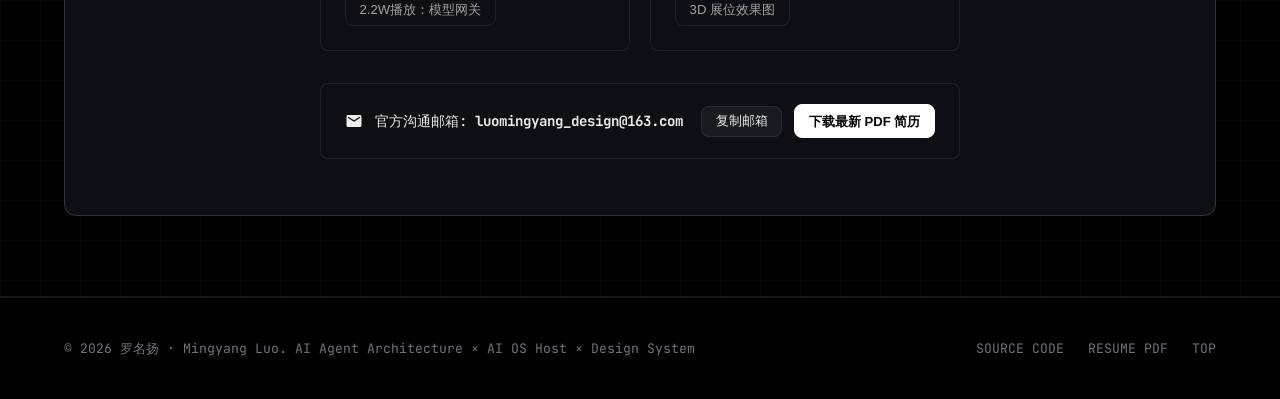
==== commit 0b6a1337: "feat: add Quicker automation actions showcase and sync to resume" ====
--- a/index.html
+++ b/index.html
@@ -23,6 +23,7 @@
         <a href="#matching-matrix" class="nav-link">岗位匹配度</a>
         <a href="#github-ecosystem" class="nav-link">GitHub 开源</a>
         <a href="#projects" class="nav-link">AI OS 与核心项目</a>
+        <a href="#quicker-showcase" class="nav-link">Quicker 动作</a>
         <a href="#agent-thinking" class="nav-link">Agent 思考</a>
         <a href="#design-showcase" class="nav-link">设计体系</a>
         <a href="#experience" class="nav-link">经历</a>
@@ -596,6 +597,155 @@
       </div>
     </section>
 
+    <!-- Quicker 动作生态专栏（前 5 个高频动作） -->
+    <section id="quicker-showcase" class="section">
+      <div class="container">
+        <div class="section-header">
+          <span class="section-tag">DESKTOP RPA & QUICKER ECOSYSTEM</span>
+          <h2 class="section-title">Quicker 桌面效率与自动化动作生态</h2>
+          <p class="section-desc">
+            基于 Win32 底层、WebView2 与 C# 构建的轻量级自动化与大模型中继工具流。由我（Quicker 开发者：洛洛罗）独立开发并开源分享，精选前 5 款核心生产力动作。
+          </p>
+        </div>
+
+        <div class="quicker-grid">
+          <!-- 动作 1: DeepSeek网页转API -->
+          <div class="quicker-card featured">
+            <div>
+              <div class="quicker-header">
+                <div>
+                  <h3 class="quicker-title">DeepSeek网页转API (deepseekRelay)</h3>
+                  <span class="mono" style="font-size: 0.75rem; color: var(--text-muted);">by 洛洛罗 · 基础设施</span>
+                </div>
+                <span class="quicker-tag">大模型反代中继</span>
+              </div>
+              <p class="quicker-desc">
+                利用 Edge WebView2 技术在后台构建隐形浏览器通道，将标准 OpenAI API 请求无缝转发至 DeepSeek 网页端，实现零成本标准兼容接口与流式（Streaming）思考过程实时回传。
+              </p>
+              <ul class="quicker-features">
+                <li>基于 WebView2 隐式容器，免配置代理与逆向维护</li>
+                <li>完全兼容 OpenAI 接口规范，支持 ChatBox / NextChat</li>
+                <li>支持完整的 DeepSeek-R1 思考过程（Reasoning）流式输出</li>
+              </ul>
+            </div>
+            <a href="https://getquicker.net/Sharedaction?code=1ee89389-2e3e-4a77-c23f-08de3147f78a" target="_blank" class="quicker-action-link">
+              <span>在 Quicker 动作库中查看 / 安装 ↗</span>
+            </a>
+          </div>
+
+          <!-- 动作 2: Gemini网页转API -->
+          <div class="quicker-card featured">
+            <div>
+              <div class="quicker-header">
+                <div>
+                  <h3 class="quicker-title">Gemini网页转API (geminiRelay)</h3>
+                  <span class="mono" style="font-size: 0.75rem; color: var(--text-muted);">by 洛洛罗 · 基础设施</span>
+                </div>
+                <span class="quicker-tag">多模态与长上下文</span>
+              </div>
+              <p class="quicker-desc">
+                为 Google Gemini 打造的本地网页转标准 API 自动化管道。支持超长上下文传递与多轮对话，内置会话自动保活与错误智能重试机制。
+              </p>
+              <ul class="quicker-features">
+                <li>打通 Gemini 免费额度，为本地 Agent 赋予超长窗口能力</li>
+                <li>多 Token 会话池弹性轮询与断线自动重连</li>
+                <li>高吞吐并发响应与原生 Markdown 结构解析</li>
+              </ul>
+            </div>
+            <a href="https://getquicker.net/Sharedaction?code=54037596-7003-47cb-dca5-08de3bb54158" target="_blank" class="quicker-action-link">
+              <span>在 Quicker 动作库中查看 / 安装 ↗</span>
+            </a>
+          </div>
+
+          <!-- 动作 3: 中键轮盘 -->
+          <div class="quicker-card">
+            <div>
+              <div class="quicker-header">
+                <div>
+                  <h3 class="quicker-title">中键轮盘 (高敏桌面手势)</h3>
+                  <span class="mono" style="font-size: 0.75rem; color: var(--text-muted);">by 洛洛罗 · 人机交互</span>
+                </div>
+                <span class="quicker-tag">创作者效率神器</span>
+              </div>
+              <p class="quicker-desc">
+                针对高频设计与编程场景研发的鼠标中键多维扇形交互轮盘。结合人体工程学与自适应屏幕坐标，实现指尖毫秒级的多维快捷操作。
+              </p>
+              <ul class="quicker-features">
+                <li>Win32 底层全局低延迟挂钩，杜绝卡顿与跳帧</li>
+                <li>扇形多级嵌套菜单，支持自定义动作链与快捷键映射</li>
+                <li>支持窗口上下文自动感知与智能动态适配</li>
+              </ul>
+            </div>
+            <a href="https://getquicker.net/Sharedaction?code=4e56a529-7213-4b2b-f931-08de3ca88ddf" target="_blank" class="quicker-action-link">
+              <span>在 Quicker 动作库中查看 / 安装 ↗</span>
+            </a>
+          </div>
+
+          <!-- 动作 4: QK扳手 -->
+          <div class="quicker-card">
+            <div>
+              <div class="quicker-header">
+                <div>
+                  <h3 class="quicker-title">QK扳手 (动作底层诊断维护)</h3>
+                  <span class="mono" style="font-size: 0.75rem; color: var(--text-muted);">by 洛洛罗 · 极客工具</span>
+                </div>
+                <span class="quicker-tag">开发者辅助利器</span>
+              </div>
+              <p class="quicker-desc">
+                专为 Quicker 进阶创作者研发的动作调试与逆向维护工具箱。提供动作变量解构、结构树可视化与性能瓶颈诊断能力。
+              </p>
+              <ul class="quicker-features">
+                <li>动作底层 JSON 结构解构与字段合法性验证</li>
+                <li>支持运行时参数注入与跨动作环境上下文仿真</li>
+                <li>快速修复动作引用断链与废弃依赖清理</li>
+              </ul>
+            </div>
+            <a href="https://getquicker.net/Sharedaction?code=f10c350a-f5cf-4726-543d-08de40f9c963" target="_blank" class="quicker-action-link">
+              <span>在 Quicker 动作库中查看 / 安装 ↗</span>
+            </a>
+          </div>
+
+          <!-- 动作 5: DeepSeek-AI测试 -->
+          <div class="quicker-card">
+            <div>
+              <div class="quicker-header">
+                <div>
+                  <h3 class="quicker-title">DeepSeek-AI测试 (快速推理验证)</h3>
+                  <span class="mono" style="font-size: 0.75rem; color: var(--text-muted);">by 洛洛罗 · 提示工程</span>
+                </div>
+                <span class="quicker-tag">即开即测桌面面板</span>
+              </div>
+              <p class="quicker-desc">
+                轻量级桌面 AI 验证面板，专为智能体开发者快速测试 Prompt 提示词、Function Calling 格式约束与推理质量而设计。
+              </p>
+              <ul class="quicker-features">
+                <li>毫秒级呼出测试面板，免去打开重型 Web UI 的等待时间</li>
+                <li>预置系统级 Prompt 模板与智能体上下文压测样例</li>
+                <li>一键复制结构化 JSON 响应，无缝衔接代码调试</li>
+              </ul>
+            </div>
+            <a href="https://getquicker.net/Sharedaction?code=21f7b64f-351f-4f5b-c26f-08de3147f78a" target="_blank" class="quicker-action-link">
+              <span>在 Quicker 动作库中查看 / 安装 ↗</span>
+            </a>
+          </div>
+
+          <!-- 引导卡片：查看 Quicker 个人分享中心 -->
+          <div class="quicker-card" style="border-style: dashed; justify-content: center; text-align: center; background-color: rgba(255, 255, 255, 0.01);">
+            <div style="padding: 1rem 0;">
+              <span class="mono" style="font-size: 0.8rem; color: #38bdf8; display: block; margin-bottom: 0.5rem;">QUICKER AUTHOR PROFILE</span>
+              <h3 style="font-size: 1.15rem; font-weight: 700; color: var(--text-pure); margin-bottom: 0.5rem;">更多 Quicker 自研动作</h3>
+              <p style="font-size: 0.84rem; color: var(--text-secondary); line-height: 1.6; margin-bottom: 1.25rem;">
+                除以上 5 款高频动作外，还发布有 gemini-AI测试、自动化剪辑脚本等多款工具，欢迎前往分享主页查看。
+              </p>
+              <a href="https://getquicker.net/Member/MyShare" target="_blank" class="btn btn-outline btn-sm mono">
+                访问 Quicker 分享主页 ↗
+              </a>
+            </div>
+          </div>
+        </div>
+      </div>
+    </section>
+
     <!-- AI Agent 架构思考 -->
     <section id="agent-thinking" class="section">
       <div class="container">
--- a/style.css
+++ b/style.css
@@ -1795,5 +1795,133 @@
   }
 }
 
-
-
+/* Quicker 动作生态专栏样式 */
+.quicker-grid {
+  display: grid;
+  grid-template-columns: repeat(3, 1fr);
+  gap: 1.25rem;
+  margin-top: 2rem;
+}
+
+.quicker-card {
+  background-color: var(--bg-card);
+  border: 1px solid var(--border-subtle);
+  border-radius: var(--radius-sm);
+  padding: 1.5rem;
+  display: flex;
+  flex-direction: column;
+  justify-content: space-between;
+  transition: var(--transition);
+  position: relative;
+  overflow: hidden;
+}
+
+.quicker-card:hover {
+  border-color: rgba(56, 189, 248, 0.5);
+  box-shadow: 0 4px 24px rgba(56, 189, 248, 0.08);
+  transform: translateY(-2px);
+}
+
+.quicker-card.featured {
+  border-color: rgba(56, 189, 248, 0.3);
+  background: linear-gradient(180deg, rgba(56, 189, 248, 0.04) 0%, rgba(18, 20, 23, 0.95) 100%);
+}
+
+.quicker-card.featured::before {
+  content: '';
+  position: absolute;
+  top: 0;
+  left: 0;
+  width: 100%;
+  height: 2px;
+  background: linear-gradient(90deg, #0284c7 0%, #38bdf8 50%, transparent 100%);
+}
+
+.quicker-header {
+  display: flex;
+  align-items: flex-start;
+  justify-content: space-between;
+  margin-bottom: 0.85rem;
+}
+
+.quicker-title {
+  font-size: 1.15rem;
+  font-weight: 700;
+  color: var(--text-pure);
+  line-height: 1.35;
+}
+
+.quicker-tag {
+  font-family: var(--font-mono);
+  font-size: 0.72rem;
+  padding: 0.15rem 0.5rem;
+  border-radius: var(--radius-xs);
+  background-color: rgba(56, 189, 248, 0.12);
+  color: #38bdf8;
+  border: 1px solid rgba(56, 189, 248, 0.25);
+  white-space: nowrap;
+}
+
+.quicker-desc {
+  font-size: 0.86rem;
+  color: var(--text-secondary);
+  line-height: 1.6;
+  margin-bottom: 1.25rem;
+  flex: 1;
+}
+
+.quicker-features {
+  list-style: none;
+  font-size: 0.8rem;
+  color: var(--text-muted);
+  margin-bottom: 1.25rem;
+  padding-left: 0;
+}
+
+.quicker-features li {
+  position: relative;
+  padding-left: 1rem;
+  margin-bottom: 0.35rem;
+}
+
+.quicker-features li::before {
+  content: '>';
+  position: absolute;
+  left: 0;
+  color: #38bdf8;
+  font-family: var(--font-mono);
+}
+
+.quicker-action-link {
+  display: inline-flex;
+  align-items: center;
+  gap: 0.4rem;
+  font-size: 0.82rem;
+  font-family: var(--font-mono);
+  color: #38bdf8;
+  text-decoration: none;
+  padding-top: 0.85rem;
+  border-top: 1px solid var(--border-subtle);
+  transition: var(--transition);
+}
+
+.quicker-action-link:hover {
+  color: #7dd3fc;
+  gap: 0.6rem;
+}
+
+@media (max-width: 992px) {
+  .quicker-grid {
+    grid-template-columns: repeat(2, 1fr);
+  }
+}
+
+@media (max-width: 640px) {
+  .quicker-grid {
+    grid-template-columns: 1fr;
+  }
+}
+
+
+
+
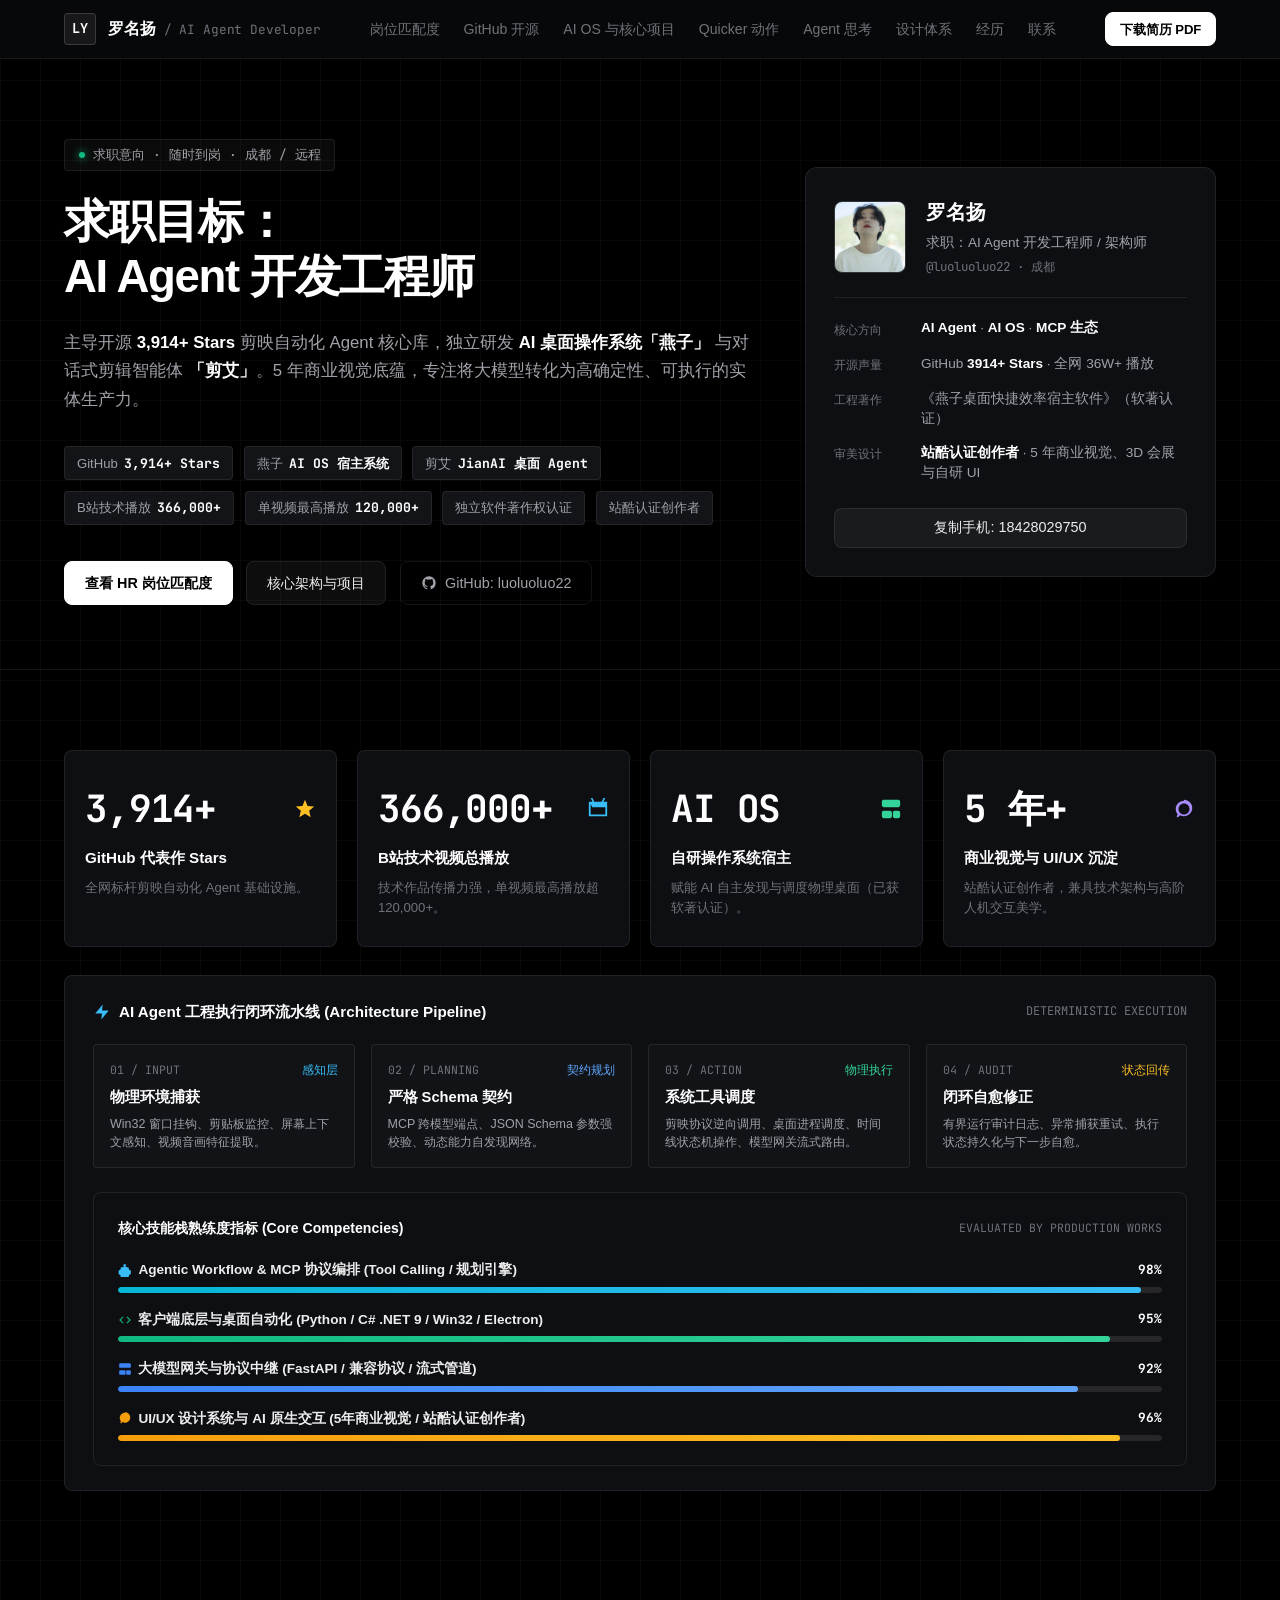
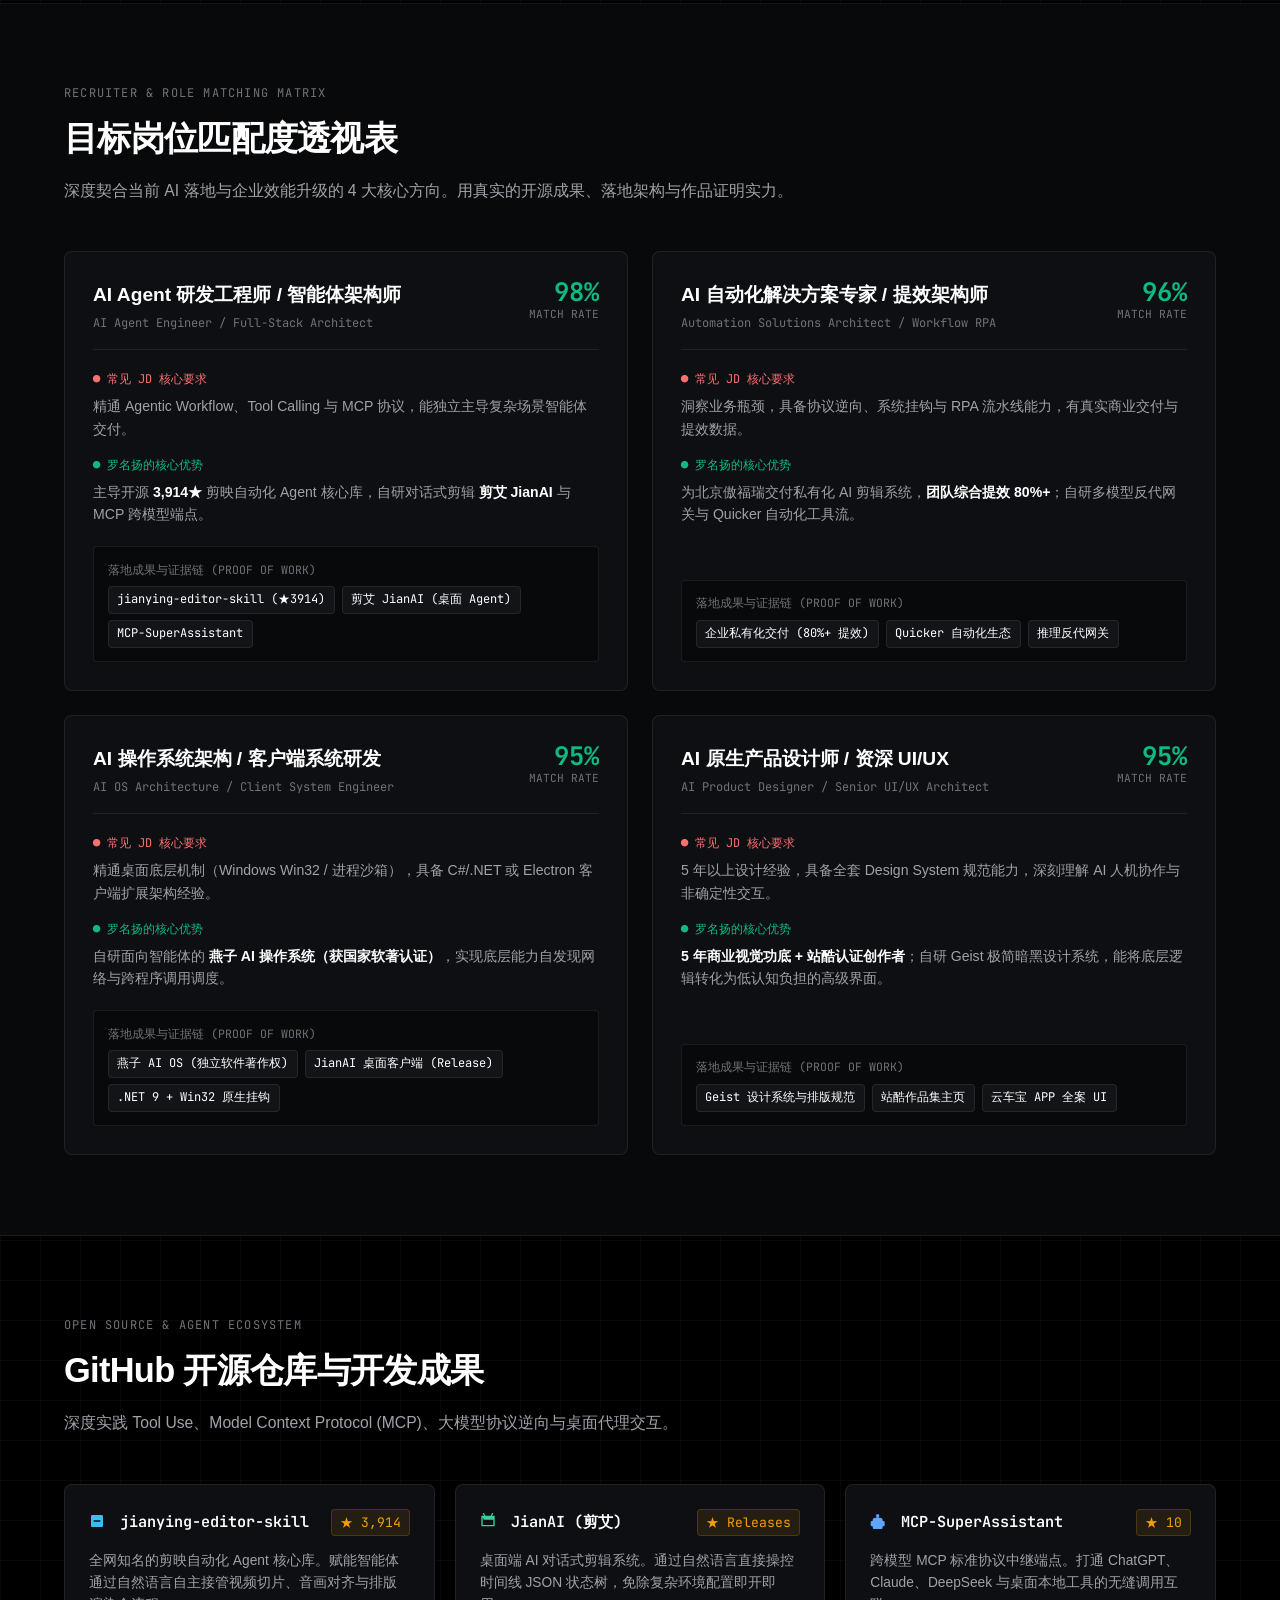
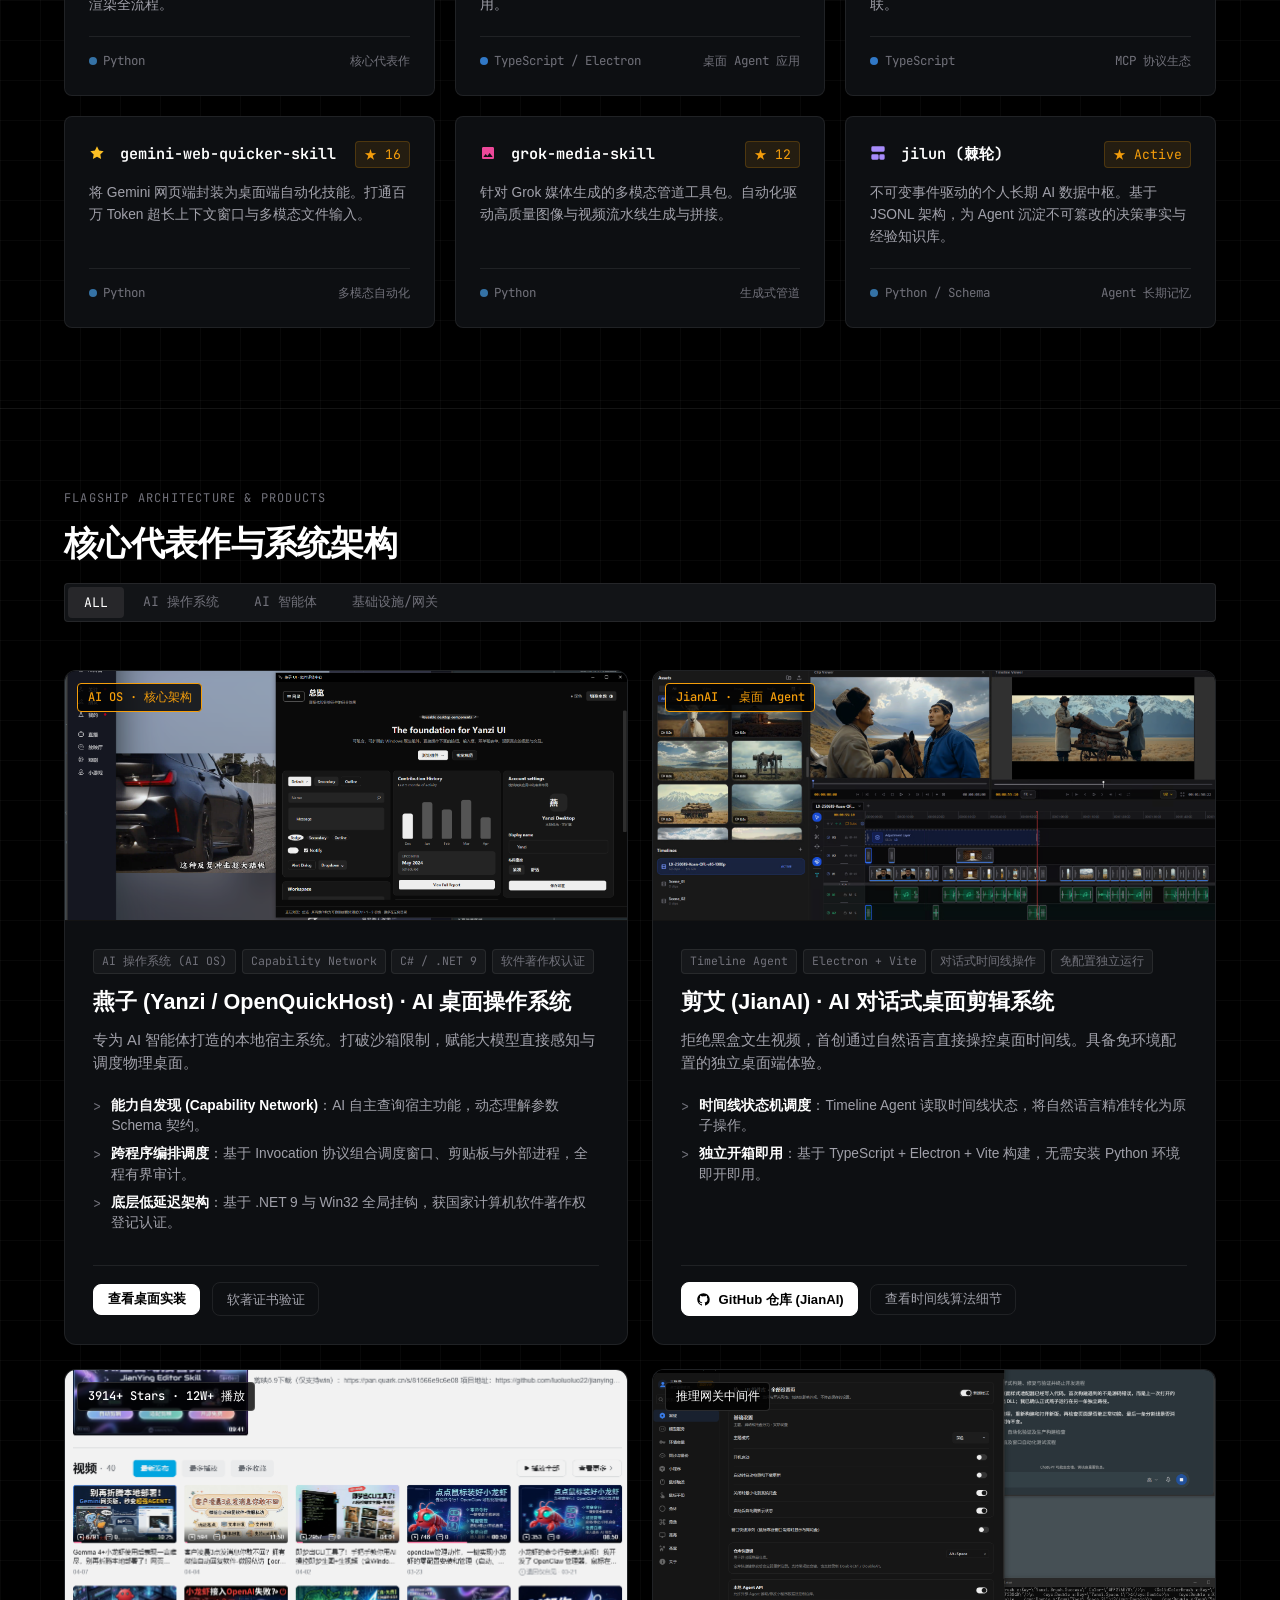
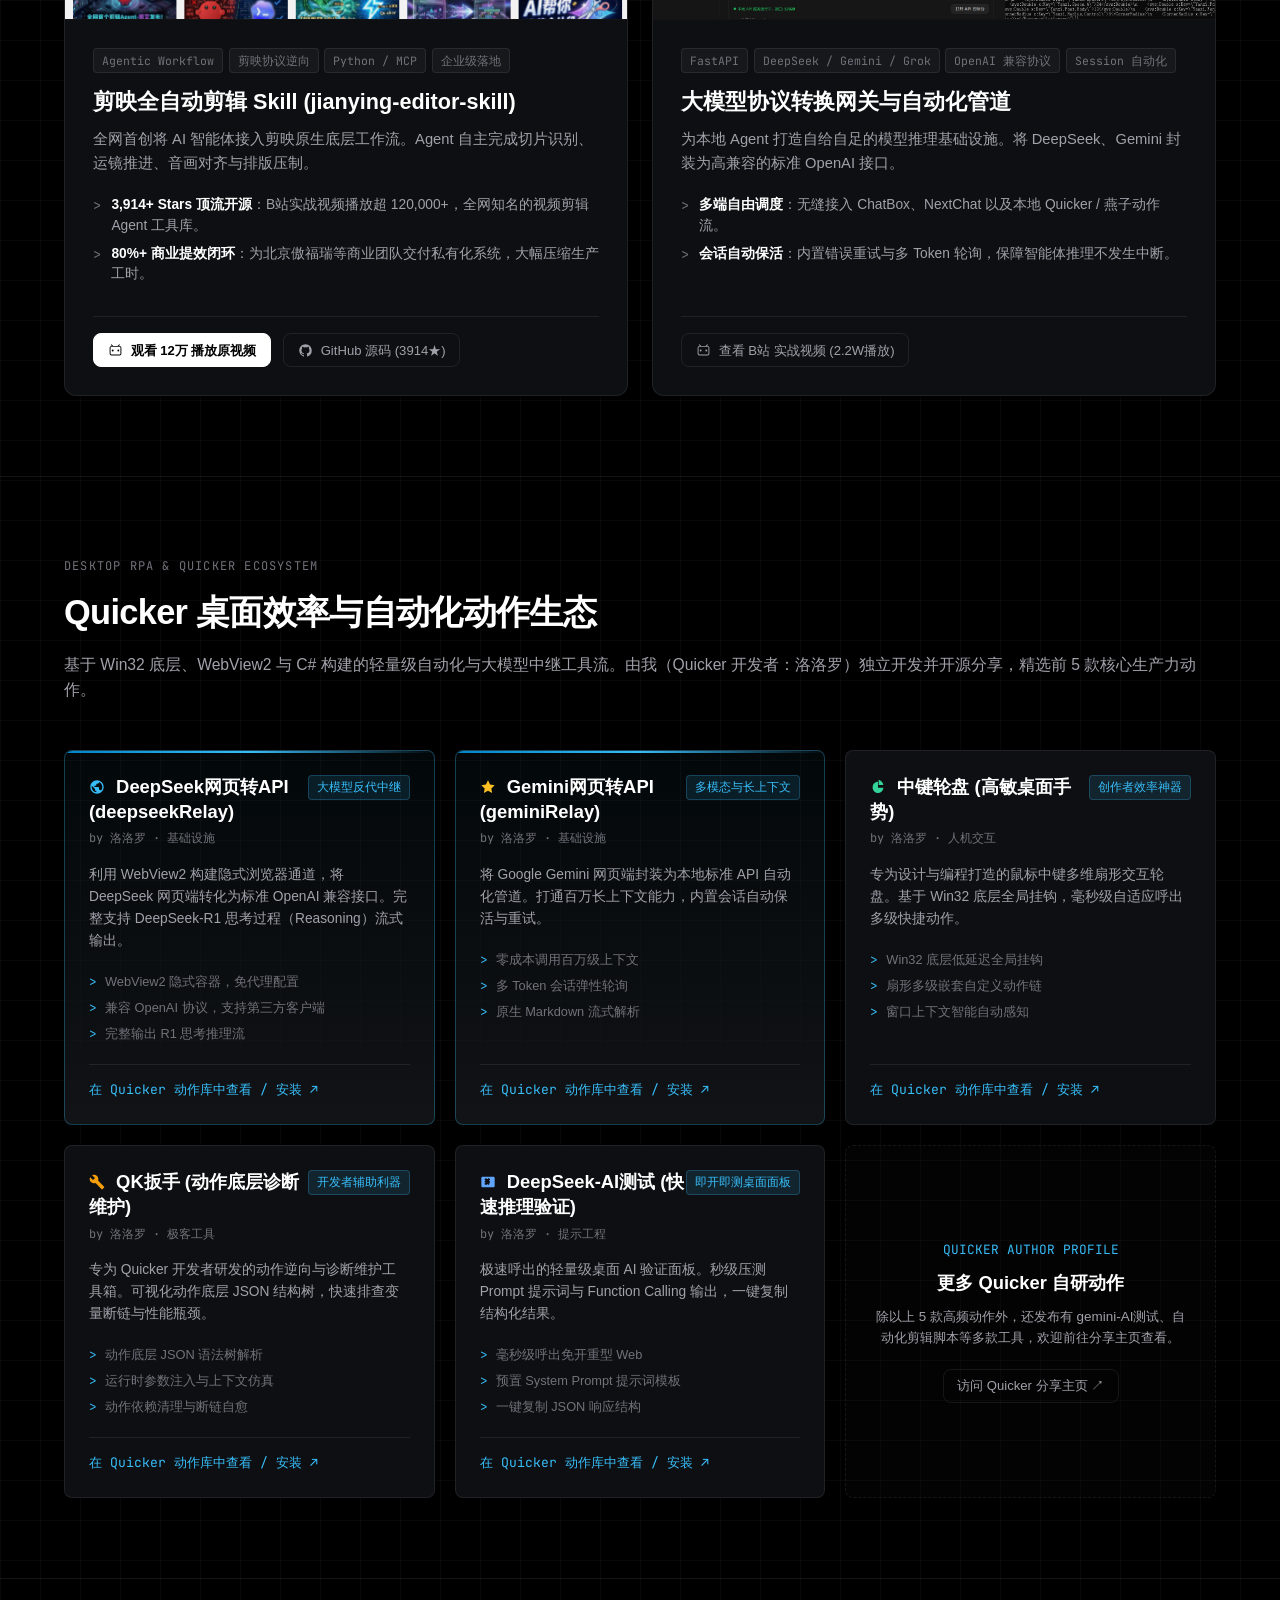
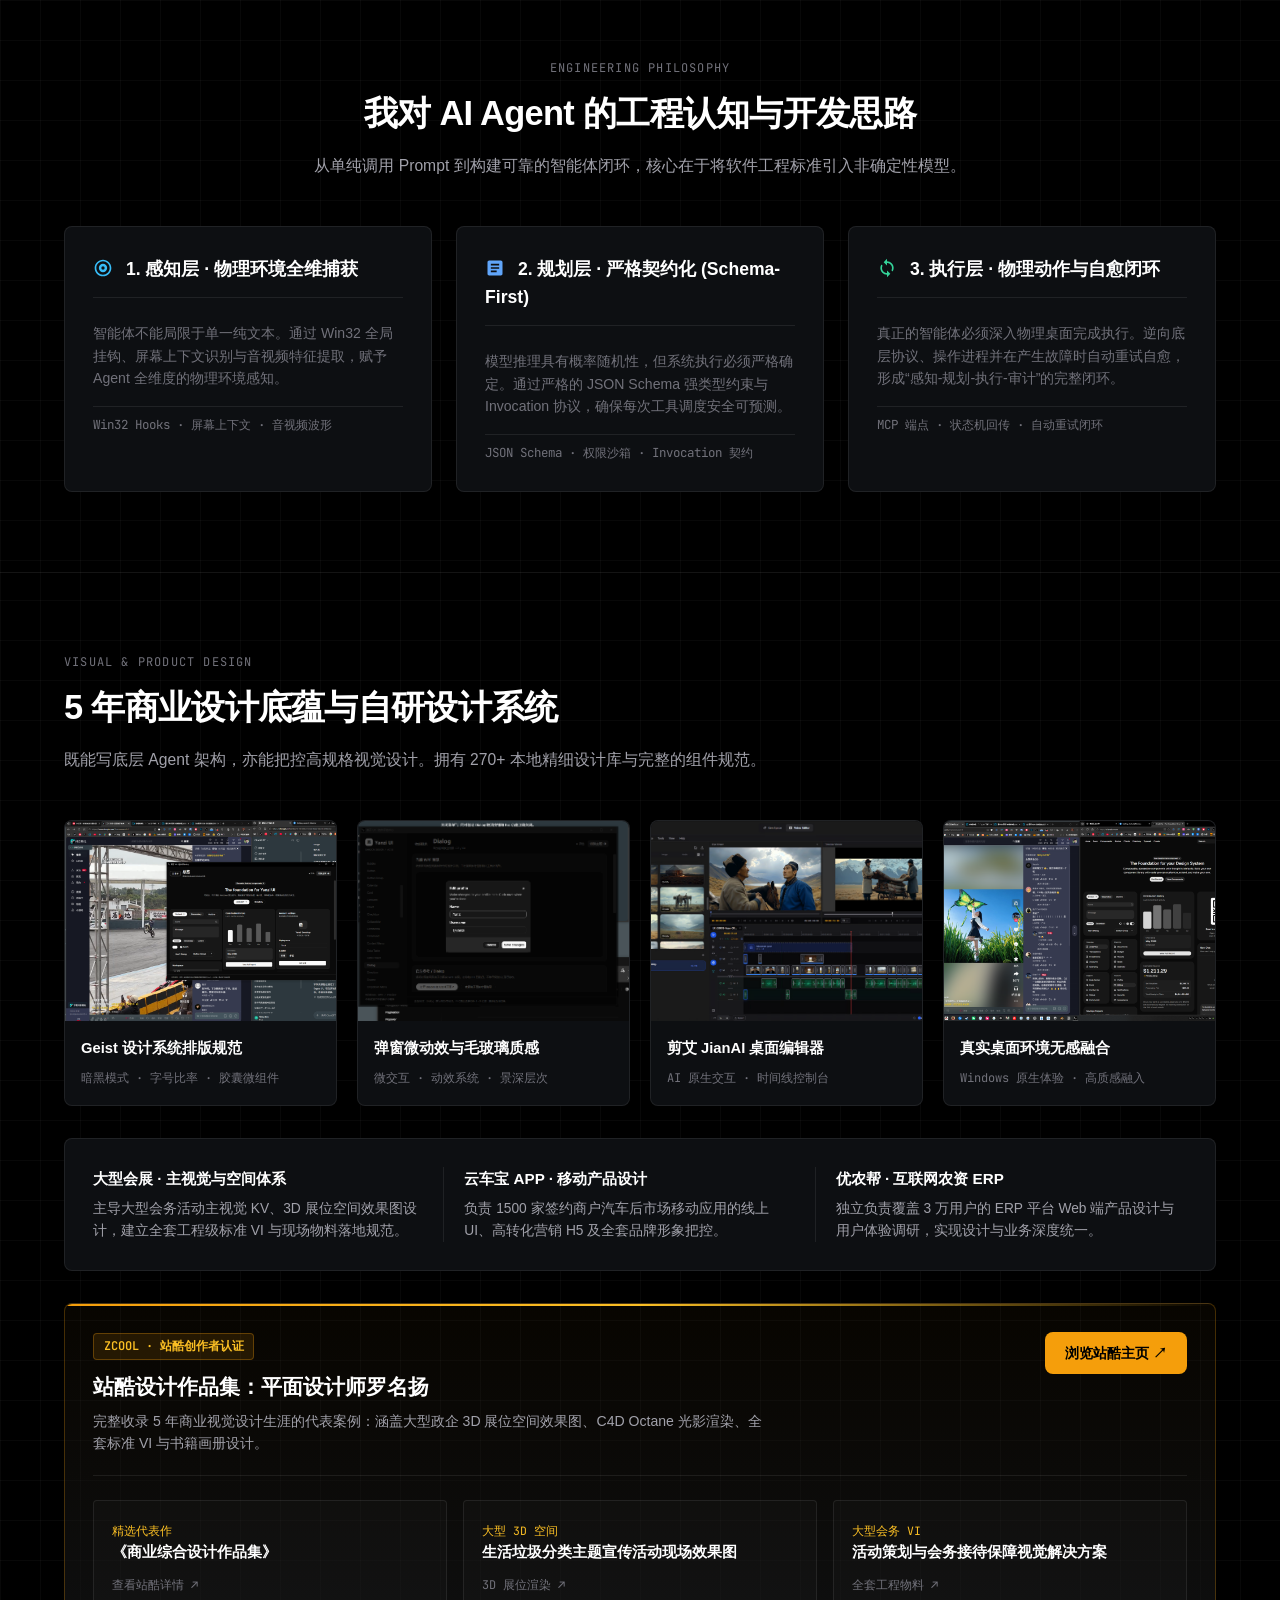
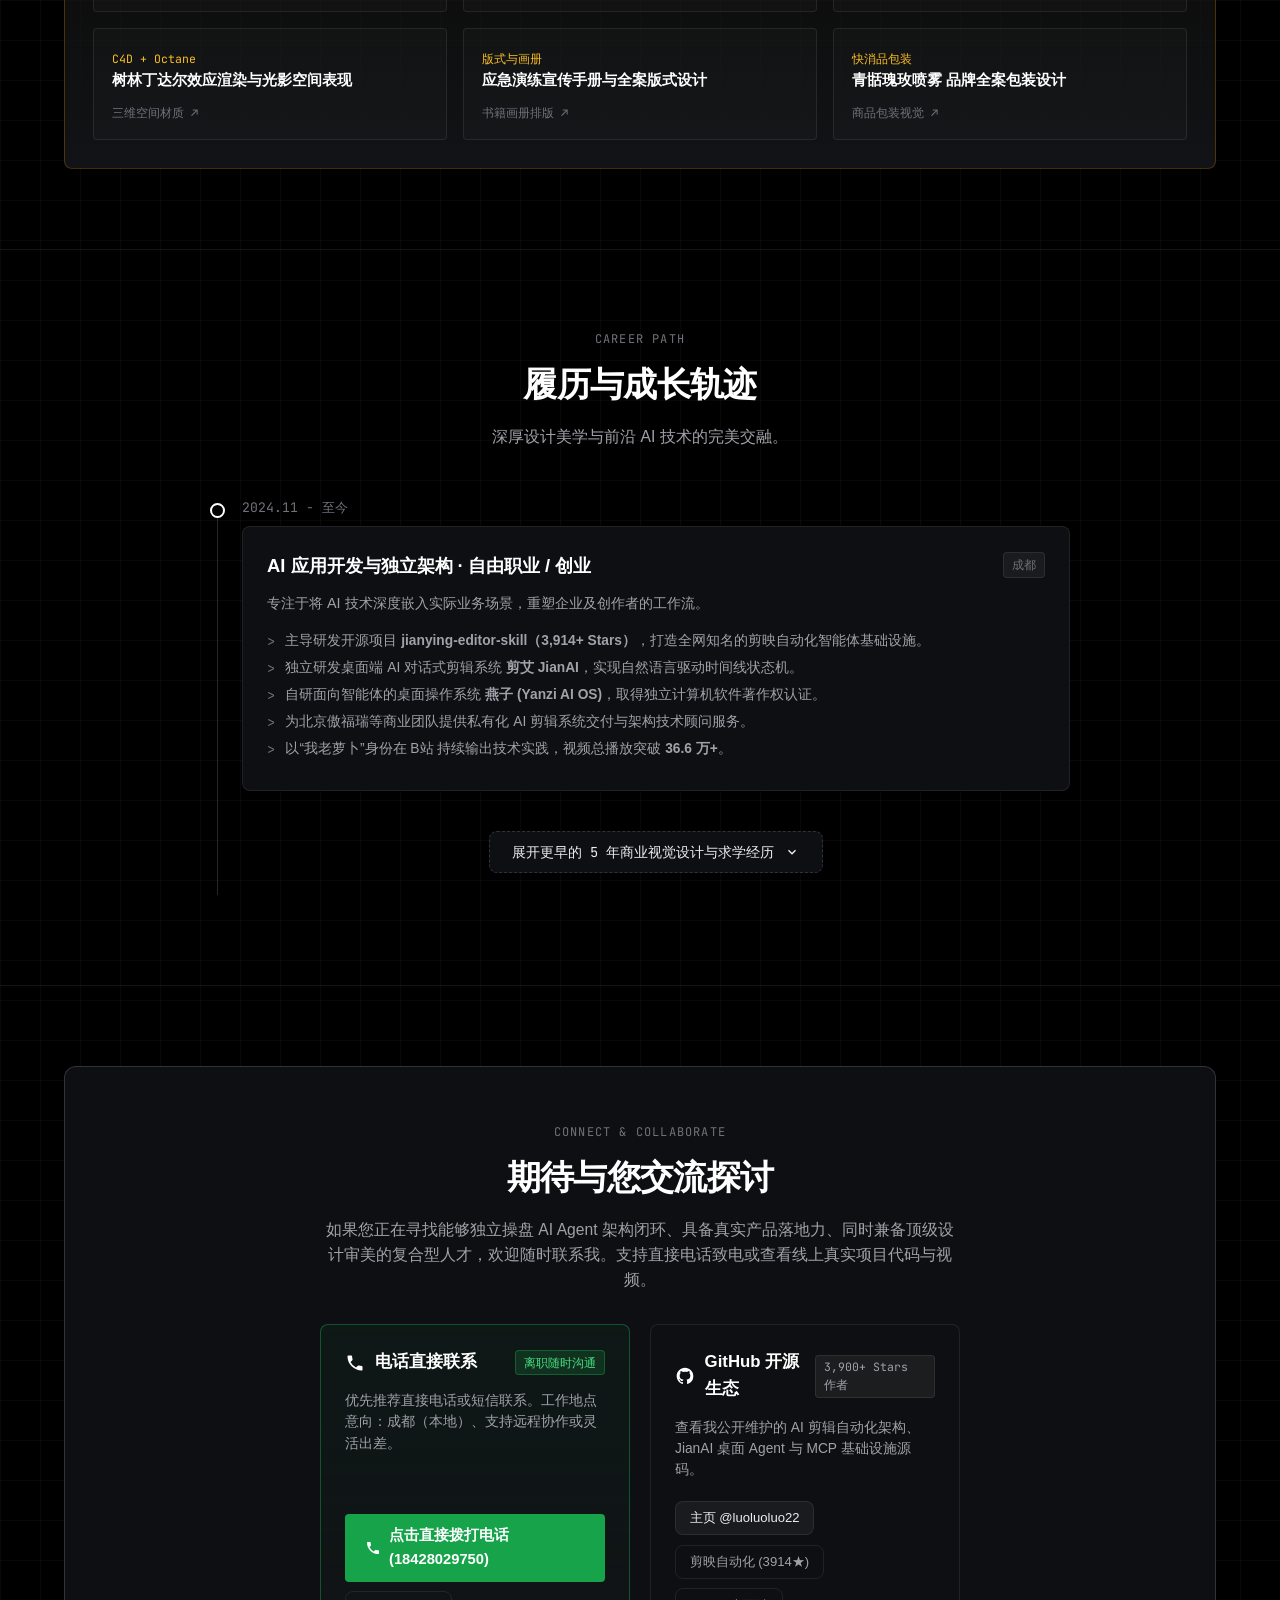
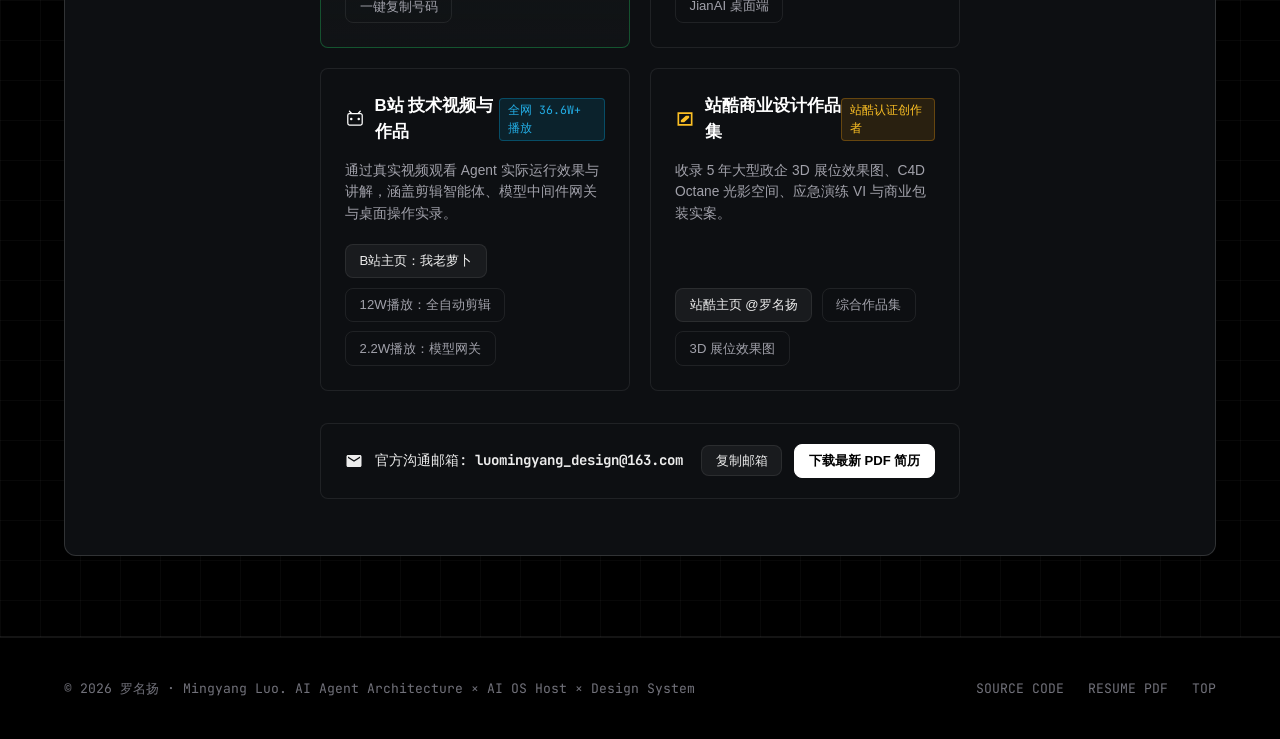
==== commit 6b5a62a2: "feat: highlight AI Agent Developer role, streamline copy to two-sentence rule, add visual architectu" ====
--- a/index.html
+++ b/index.html
@@ -3,8 +3,8 @@
 <head>
   <meta charset="UTF-8">
   <meta name="viewport" content="width=device-width, initial-scale=1.0">
-  <title>罗名扬 | AI Agent 架构 · 独立开发者 · 资深 UI/UX 设计师</title>
-  <meta name="description" content="罗名扬的个人作品集与工程简历：GitHub 3900+ Star 开源作者、燕子 AI 操作系统架构师、剪艾 JianAI 桌面智能体作者、B站 36万+ 播放技术UP主、5年商业视觉与 UI/UX 设计沉淀。">
+  <title>罗名扬 | 求职：AI Agent开发工程师 · 全栈架构与落地</title>
+  <meta name="description" content="罗名扬求职 AI Agent 开发工程师：GitHub 3914+ Star 开源作者、燕子 AI 操作系统架构师、剪艾 JianAI 桌面智能体作者、B站 36万+ 播放技术UP主、5年商业视觉与 UI/UX 设计沉淀。">
   <link rel="stylesheet" href="style.css">
   <link rel="preconnect" href="https://fonts.googleapis.com">
   <link rel="preconnect" href="https://fonts.gstatic.com" crossorigin>
@@ -31,7 +31,7 @@
       </nav>
 
       <div class="nav-actions">
-        <a href="assets/resume.pdf" download="罗名扬_AI开发者与设计_简历.pdf" class="btn btn-primary btn-sm">
+        <a href="assets/resume.pdf" download="罗名扬_AI_Agent开发工程师_简历.pdf" class="btn btn-primary btn-sm">
           下载简历 PDF
         </a>
         <button class="mobile-toggle" id="mobileToggle" aria-label="展开导航菜单">
@@ -44,31 +44,32 @@
   <!-- 主体区域 -->
   <main>
     <!-- Hero 核心介绍 -->
+    <!-- Hero 核心介绍 -->
     <section id="hero" class="hero-section">
       <div class="container hero-container">
         <div class="hero-content">
           <div class="status-pill">
             <span class="status-dot"></span>
-            <span>OPEN FOR ROLES & PARTNERSHIPS · AI AGENT DEVELOPER</span>
+            <span class="mono">求职意向 · 随时到岗 · 成都 / 远程</span>
           </div>
 
           <h1 class="hero-title">
-            构建面向现实世界的 <br>
-            <span class="text-white">AI Agent 架构与操作系统</span>
+            求职目标：<br>
+            <span class="text-white">AI Agent 开发工程师</span>
           </h1>
 
           <p class="hero-desc">
-            从 5 年商业视觉设计转型为 AI 独立开发者与智能体架构师。主导开源 <strong>3,900+ Stars</strong> 的自动化基础设施，自研具备能力网络（Capability Network）的 <strong>AI 桌面操作系统「燕子」</strong>，并独立研发自然语言驱动时间线的 <strong>桌面 AI 剪辑器「剪艾 JianAI」</strong>。致力于让 AI 跨越纯对话限制，成为具备真实感知、规划与工具执行能力的生产力实体。
+            主导开源 <strong>3,914+ Stars</strong> 剪映自动化 Agent 核心库，独立研发 <strong>AI 桌面操作系统「燕子」</strong> 与对话式剪辑智能体 <strong>「剪艾」</strong>。5 年商业视觉底蕴，专注将大模型转化为高确定性、可执行的实体生产力。
           </p>
 
           <div class="hero-metrics-pill">
-            <div class="metric-pill">GitHub <strong>3,900+ Stars</strong></div>
+            <div class="metric-pill">GitHub <strong>3,914+ Stars</strong></div>
             <div class="metric-pill">燕子 <strong>AI OS 宿主系统</strong></div>
             <div class="metric-pill">剪艾 <strong>JianAI 桌面 Agent</strong></div>
             <div class="metric-pill">B站技术播放 <strong>366,000+</strong></div>
-            <div class="metric-pill">单视频播放 <strong>120,000+</strong></div>
-            <div class="metric-pill">独立软件著作权已认证</div>
-            <div class="metric-pill">5 年商业设计底蕴</div>
+            <div class="metric-pill">单视频最高播放 <strong>120,000+</strong></div>
+            <div class="metric-pill">独立软件著作权认证</div>
+            <div class="metric-pill">站酷认证创作者</div>
           </div>
 
           <div class="hero-cta">
@@ -95,7 +96,7 @@
               </div>
               <div class="profile-meta">
                 <h3>罗名扬</h3>
-                <p class="profile-role">AI Agent 架构 / 桌面操作系统 / 视觉系统</p>
+                <p class="profile-role">求职：AI Agent 开发工程师 / 架构师</p>
                 <p class="profile-handle">@luoluoluo22 · 成都</p>
               </div>
             </div>
@@ -105,11 +106,11 @@
             <div class="profile-specs">
               <div class="spec-item">
                 <span class="spec-label">核心方向</span>
-                <span class="spec-value"><strong>AI OS</strong> · <strong>Agentic Workflow</strong> · <strong>MCP 生态</strong></span>
+                <span class="spec-value"><strong>AI Agent</strong> · <strong>AI OS</strong> · <strong>MCP 生态</strong></span>
               </div>
               <div class="spec-item">
                 <span class="spec-label">开源声量</span>
-                <span class="spec-value">GitHub <strong>3900+ Stars</strong> 开源作者 · 全网 36W+ 播放</span>
+                <span class="spec-value">GitHub <strong>3914+ Stars</strong> · 全网 36W+ 播放</span>
               </div>
               <div class="spec-item">
                 <span class="spec-label">工程著作</span>
@@ -131,32 +132,133 @@
       </div>
     </section>
 
-    <!-- 核心数据看板 -->
+    <!-- 核心数据看板与图表 -->
     <section class="section">
       <div class="container">
         <div class="stats-grid">
           <div class="stat-card">
-            <div class="stat-num">3,914+</div>
+            <div class="stat-num" style="display: flex; align-items: center; justify-content: space-between;">
+              <span>3,914+</span>
+              <svg viewBox="0 0 24 24" width="22" height="22" fill="#fbbf24"><path d="M12 17.27L18.18 21l-1.64-7.03L22 9.24l-7.19-.61L12 2 9.19 8.63 2 9.24l5.46 4.73L5.82 21z"/></svg>
+            </div>
             <div class="stat-label">GitHub 代表作 Stars</div>
-            <p class="stat-desc">jianying-editor-skill 获数千名开发者 Star 与深度集成。</p>
+            <p class="stat-desc">全网标杆剪映自动化 Agent 基础设施。</p>
           </div>
 
           <div class="stat-card">
-            <div class="stat-num">366,000+</div>
+            <div class="stat-num" style="display: flex; align-items: center; justify-content: space-between;">
+              <span>366,000+</span>
+              <svg viewBox="0 0 24 24" width="22" height="22" fill="#38bdf8"><path d="M4 6.47L5.76 10H20v8H4V6.47M22 4h-4l2-4h-2l-2 4H8L6 0H4l2 4H2v16h20V4z"/></svg>
+            </div>
             <div class="stat-label">B站技术视频总播放</div>
-            <p class="stat-desc">技术作品传播力极强，单条爆款突破 120,000+ 播放。</p>
+            <p class="stat-desc">技术作品传播力强，单视频最高播放超 120,000+。</p>
           </div>
 
           <div class="stat-card">
-            <div class="stat-num">AI OS</div>
+            <div class="stat-num" style="display: flex; align-items: center; justify-content: space-between;">
+              <span>AI OS</span>
+              <svg viewBox="0 0 24 24" width="22" height="22" fill="#34d399"><path d="M4 2h16a2 2 0 012 2v4a2 2 0 01-2 2H4a2 2 0 01-2-2V4a2 2 0 012-2zm0 12h7a2 2 0 012 2v4a2 2 0 01-2 2H4a2 2 0 01-2-2v-4a2 2 0 012-2zm12 0h4a2 2 0 012 2v4a2 2 0 01-2 2h-4a2 2 0 01-2-2v-4a2 2 0 012-2z"/></svg>
+            </div>
             <div class="stat-label">自研操作系统宿主</div>
-            <p class="stat-desc">打破传统沙箱，为 AI 赋予发现、调度与原生执行能力的桌面网络。</p>
+            <p class="stat-desc">赋能 AI 自主发现与调度物理桌面（已获软著认证）。</p>
           </div>
 
           <div class="stat-card">
-            <div class="stat-num">5 年+</div>
-            <div class="stat-label">商业视觉与 UI/UX 历练</div>
-            <p class="stat-desc">精通品牌 VI 体系、三维空间展陈与现代高密度设计系统。</p>
+            <div class="stat-num" style="display: flex; align-items: center; justify-content: space-between;">
+              <span>5 年+</span>
+              <svg viewBox="0 0 24 24" width="22" height="22" fill="#a78bfa"><path d="M12 3c-4.97 0-9 4.03-9 9 0 2.12.74 4.07 1.97 5.61L4.35 19.4c-.39.39-.39 1.02 0 1.41.39.39 1.02.39 1.41 0l1.9-1.9C9.33 19.56 10.63 20 12 20c4.97 0 9-4.03 9-9s-4.03-9-9-9zm0 15c-3.31 0-6-2.69-6-6s2.69-6 6-6 6 2.69 6 6-2.69 6-6 6z"/></svg>
+            </div>
+            <div class="stat-label">商业视觉与 UI/UX 沉淀</div>
+            <p class="stat-desc">站酷认证创作者，兼具技术架构与高阶人机交互美学。</p>
+          </div>
+        </div>
+
+        <!-- 可视化图表区：AI Agent 执行管道流程图 + 核心能力指标条 -->
+        <div class="pipeline-flow-wrapper">
+          <div class="pipeline-flow-header">
+            <div class="pipeline-flow-title">
+              <svg viewBox="0 0 24 24" width="18" height="18" fill="#38bdf8"><path d="M13 2L3 14h9l-1 8 10-12h-9l1-8z"/></svg>
+              <span>AI Agent 工程执行闭环流水线 (Architecture Pipeline)</span>
+            </div>
+            <span class="mono" style="font-size: 0.75rem; color: var(--text-muted);">DETERMINISTIC EXECUTION</span>
+          </div>
+
+          <div class="pipeline-flow-grid">
+            <div class="pipeline-step-card">
+              <div class="pipeline-step-num"><span>01 / INPUT</span><span style="color:#38bdf8;">感知层</span></div>
+              <div class="pipeline-step-title">物理环境捕获</div>
+              <div class="pipeline-step-desc">Win32 窗口挂钩、剪贴板监控、屏幕上下文感知、视频音画特征提取。</div>
+            </div>
+
+            <div class="pipeline-step-card">
+              <div class="pipeline-step-num"><span>02 / PLANNING</span><span style="color:#60a5fa;">契约规划</span></div>
+              <div class="pipeline-step-title">严格 Schema 契约</div>
+              <div class="pipeline-step-desc">MCP 跨模型端点、JSON Schema 参数强校验、动态能力自发现网络。</div>
+            </div>
+
+            <div class="pipeline-step-card">
+              <div class="pipeline-step-num"><span>03 / ACTION</span><span style="color:#34d399;">物理执行</span></div>
+              <div class="pipeline-step-title">系统工具调度</div>
+              <div class="pipeline-step-desc">剪映协议逆向调用、桌面进程调度、时间线状态机操作、模型网关流式路由。</div>
+            </div>
+
+            <div class="pipeline-step-card">
+              <div class="pipeline-step-num"><span>04 / AUDIT</span><span style="color:#fbbf24;">状态回传</span></div>
+              <div class="pipeline-step-title">闭环自愈修正</div>
+              <div class="pipeline-step-desc">有界运行审计日志、异常捕获重试、执行状态持久化与下一步自愈。</div>
+            </div>
+          </div>
+
+          <!-- 能力雷达水平进度条图表 -->
+          <div class="agent-skills-chart-box">
+            <div style="display: flex; justify-content: space-between; align-items: center; margin-bottom: 1.25rem;">
+              <span style="font-size: 0.88rem; font-weight: 700; color: var(--text-pure);">核心技能栈熟练度指标 (Core Competencies)</span>
+              <span class="mono" style="font-size: 0.72rem; color: var(--text-muted);">EVALUATED BY PRODUCTION WORKS</span>
+            </div>
+
+            <div class="chart-bar-item">
+              <div class="chart-bar-header">
+                <span class="chart-bar-label">
+                  <svg viewBox="0 0 24 24" width="14" height="14" fill="#38bdf8"><path d="M12 2a2 2 0 012 2c0 .74-.4 1.38-1 1.72V7h2a4 4 0 014 4v1h1a2 2 0 012 2v4a2 2 0 01-2 2h-1v1a4 4 0 01-4 4H8a4 4 0 01-4-4v-1H3a2 2 0 01-2-2v-4a2 2 0 012-2h1v-1a4 4 0 014-4h2V5.72A2 2 0 019 4a2 2 0 012-2h1z"/></svg>
+                  Agentic Workflow & MCP 协议编排 (Tool Calling / 规划引擎)
+                </span>
+                <span class="chart-bar-val">98%</span>
+              </div>
+              <div class="chart-progress-bg"><div class="chart-progress-fill cyan" style="width: 98%;"></div></div>
+            </div>
+
+            <div class="chart-bar-item">
+              <div class="chart-bar-header">
+                <span class="chart-bar-label">
+                  <svg viewBox="0 0 24 24" width="14" height="14" fill="#10b981"><path d="M9.4 16.6L4.8 12l4.6-4.6L8 6l-6 6 6 6 1.4-1.4zm5.2 0l4.6-4.6-4.6-4.6L16 6l6 6-6 6-1.4-1.4z"/></svg>
+                  客户端底层与桌面自动化 (Python / C# .NET 9 / Win32 / Electron)
+                </span>
+                <span class="chart-bar-val">95%</span>
+              </div>
+              <div class="chart-progress-bg"><div class="chart-progress-fill green" style="width: 95%;"></div></div>
+            </div>
+
+            <div class="chart-bar-item">
+              <div class="chart-bar-header">
+                <span class="chart-bar-label">
+                  <svg viewBox="0 0 24 24" width="14" height="14" fill="#3b82f6"><path d="M4 2h16a2 2 0 012 2v4a2 2 0 01-2 2H4a2 2 0 01-2-2V4a2 2 0 012-2zm0 12h7a2 2 0 012 2v4a2 2 0 01-2 2H4a2 2 0 01-2-2v-4a2 2 0 012-2zm12 0h4a2 2 0 012 2v4a2 2 0 01-2 2h-4a2 2 0 01-2-2v-4a2 2 0 012-2z"/></svg>
+                  大模型网关与协议中继 (FastAPI / 兼容协议 / 流式管道)
+                </span>
+                <span class="chart-bar-val">92%</span>
+              </div>
+              <div class="chart-progress-bg"><div class="chart-progress-fill" style="width: 92%;"></div></div>
+            </div>
+
+            <div class="chart-bar-item">
+              <div class="chart-bar-header">
+                <span class="chart-bar-label">
+                  <svg viewBox="0 0 24 24" width="14" height="14" fill="#f59e0b"><path d="M12 3c-4.97 0-9 4.03-9 9 0 2.12.74 4.07 1.97 5.61L4.35 19.4c-.39.39-.39 1.02 0 1.41.39.39 1.02.39 1.41 0l1.9-1.9C9.33 19.56 10.63 20 12 20c4.97 0 9-4.03 9-9s-4.03-9-9-9z"/></svg>
+                  UI/UX 设计系统与 AI 原生交互 (5年商业视觉 / 站酷认证创作者)
+                </span>
+                <span class="chart-bar-val">96%</span>
+              </div>
+              <div class="chart-progress-bg"><div class="chart-progress-fill amber" style="width: 96%;"></div></div>
+            </div>
           </div>
         </div>
       </div>
@@ -189,14 +291,14 @@
               <div class="compare-block">
                 <span class="compare-heading jd">● 常见 JD 核心要求</span>
                 <p class="compare-text">
-                  熟悉 Agentic Workflow、Prompt Engineering、Tool Use、Function Calling；具备 MCP (Model Context Protocol) 或多模态智能体落地经验；能独立主导从需求到智能体应用交付。
+                  精通 Agentic Workflow、Tool Calling 与 MCP 协议，能独立主导复杂场景智能体交付。
                 </p>
               </div>
 
               <div class="compare-block">
-                <span class="compare-heading my">● 罗名扬的核心优势与契合点</span>
+                <span class="compare-heading my">● 罗名扬的核心优势</span>
                 <p class="compare-text">
-                  <strong>具备全网顶流 Agent 落地成果</strong>：独立研发 <strong>GitHub 3,914+ Stars</strong> 的剪映 Agent 自动化工具库；自研对话式剪辑桌面应用 <strong>剪艾 JianAI</strong>；深度打通 MCP 跨模型协议（MCP-SuperAssistant）；自研燕子 AI OS 能力网络（Capability Network）。
+                  主导开源 <strong>3,914★</strong> 剪映自动化 Agent 核心库，自研对话式剪辑 <strong>剪艾 JianAI</strong> 与 MCP 跨模型端点。
                 </p>
               </div>
             </div>
@@ -228,14 +330,14 @@
               <div class="compare-block">
                 <span class="compare-heading jd">● 常见 JD 核心要求</span>
                 <p class="compare-text">
-                  深刻洞察业务流程瓶颈，能将复杂重复的人工作业（短视频、电商、内容、办公审批）自动化；具备协议逆向、浏览器与系统底层自动化编排能力；有商业交付与降本成效证明。
+                  洞察业务瓶颈，具备协议逆向、系统挂钩与 RPA 流水线能力，有真实商业交付与提效数据。
                 </p>
               </div>
 
               <div class="compare-block">
-                <span class="compare-heading my">● 罗名扬的核心优势与契合点</span>
+                <span class="compare-heading my">● 罗名扬的核心优势</span>
                 <p class="compare-text">
-                  <strong>已验证的商业提效闭环</strong>：为北京傲福瑞等企业交付私有化 AI 剪辑系统，<strong>团队产能提升 80%+</strong>；自研 Boss直聘招聘智能体（评估评分+自动生成精准话术）；自研大模型反代兼容网关，打通全链路自动化数据管道。
+                  为北京傲福瑞交付私有化 AI 剪辑系统，<strong>团队综合提效 80%+</strong>；自研多模型反代网关与 Quicker 自动化工具流。
                 </p>
               </div>
             </div>
@@ -243,9 +345,9 @@
             <div class="matrix-evidence">
               <div class="evidence-title">落地成果与证据链 (PROOF OF WORK)</div>
               <div class="evidence-tags">
-                <span class="evidence-tag">北京傲福瑞企业顾问系统</span>
-                <span class="evidence-tag">Boss直聘智能评估助手</span>
-                <a href="https://www.bilibili.com/video/BV16UPfzbENf" target="_blank" class="evidence-tag">DeepSeek/Gemini 推理网关</a>
+                <span class="evidence-tag">企业私有化交付 (80%+ 提效)</span>
+                <a href="#quicker-showcase" class="evidence-tag">Quicker 自动化生态</a>
+                <a href="https://www.bilibili.com/video/BV16UPfzbENf" target="_blank" class="evidence-tag">推理反代网关</a>
               </div>
             </div>
           </div>
@@ -267,14 +369,14 @@
               <div class="compare-block">
                 <span class="compare-heading jd">● 常见 JD 核心要求</span>
                 <p class="compare-text">
-                  精通桌面操作系统级底层机制（Windows Win32 / 进程间通信 / 权限控制）；具备 C#/.NET 或 Electron 客户端架构经验；能设计高可用、低延迟、可插拔的扩展宿主系统。
+                  精通桌面底层机制（Windows Win32 / 进程沙箱），具备 C#/.NET 或 Electron 客户端扩展架构经验。
                 </p>
               </div>
 
               <div class="compare-block">
-                <span class="compare-heading my">● 罗名扬的核心优势与契合点</span>
+                <span class="compare-heading my">● 罗名扬的核心优势</span>
                 <p class="compare-text">
-                  <strong>拥有独立架构的完整桌面操作系统「燕子」</strong>：获得独立计算机软件著作权登记认证；实现低延迟 Win32 挂钩、自研跨程序 Invocation 协议；研发基于 Electron+Vite 的 <strong>剪艾 JianAI</strong> 桌面端；具备严密的 CI/CD 全球自动化分发经验。
+                  自研面向智能体的 <strong>燕子 AI 操作系统（获国家软著认证）</strong>，实现底层能力自发现网络与跨程序调用调度。
                 </p>
               </div>
             </div>
@@ -306,14 +408,14 @@
               <div class="compare-block">
                 <span class="compare-heading jd">● 常见 JD 核心要求</span>
                 <p class="compare-text">
-                  5 年以上设计经验，具备品牌 VI、移动端/桌面端交互规范体系把控能力；能独立搭建高质量 Design System（组件库、字阶、微动效）；深刻理解 AI 人机协作与非确定性界面的交互设计。
+                  5 年以上设计经验，具备全套 Design System 规范能力，深刻理解 AI 人机协作与非确定性交互。
                 </p>
               </div>
 
               <div class="compare-block">
-                <span class="compare-heading my">● 罗名扬的核心优势与契合点</span>
+                <span class="compare-heading my">● 罗名扬的核心优势</span>
                 <p class="compare-text">
-                  <strong>5 年商业视觉设计功底 + 懂全栈工程的稀缺复合背景</strong>：主导大型会展主视觉 KV、3D 展位渲染、云车宝 APP、优农帮 ERP；自研 Geist 极简暗黑设计系统；独立设计剪艾 JianAI 桌面时间线交互界面；270+ 本地 Eagle 高精三维/动态作品库。
+                  <strong>5 年商业视觉功底 + 站酷认证创作者</strong>；自研 Geist 极简暗黑设计系统，能将底层逻辑转化为低认知负担的高级界面。
                 </p>
               </div>
             </div>
@@ -322,8 +424,8 @@
               <div class="evidence-title">落地成果与证据链 (PROOF OF WORK)</div>
               <div class="evidence-tags">
                 <a href="#design-showcase" class="evidence-tag">Geist 设计系统与排版规范</a>
-                <span class="evidence-tag">云车宝 APP 全案 UI (1500家商户)</span>
-                <span class="evidence-tag">大型会展 3D 展位空间效果图</span>
+                <a href="https://www.zcool.com.cn/u/ZNTI2NzE0OTY=" target="_blank" class="evidence-tag">站酷作品集主页</a>
+                <span class="evidence-tag">云车宝 APP 全案 UI</span>
               </div>
             </div>
           </div>
@@ -344,11 +446,14 @@
           <!-- 仓库 1 -->
           <a href="https://github.com/luoluoluo22/jianying-editor-skill" target="_blank" class="github-card">
             <div class="github-card-top">
-              <span class="repo-name">jianying-editor-skill</span>
+              <span class="repo-name">
+                <svg viewBox="0 0 24 24" width="16" height="16" fill="#38bdf8" style="vertical-align:-2px; margin-right:6px;"><path d="M19 3H5c-1.1 0-2 .9-2 2v14c0 1.1.9 2 2 2h14c1.1 0 2-.9 2-2V5c0-1.1-.9-2-2-2zm-2 10H7v-2h10v2z"/></svg>
+                jianying-editor-skill
+              </span>
               <span class="repo-stars">★ 3,914</span>
             </div>
             <p class="repo-desc">
-              Skill for Agent automating JianYing (CapCut Chinese version) video editing. 全网极具影响力的剪映自动化智能体工具库，通过 Agent 自主接管剪辑流。
+              全网知名的剪映自动化 Agent 核心库。赋能智能体通过自然语言自主接管视频切片、音画对齐与排版渲染全流程。
             </p>
             <div class="repo-footer">
               <span class="repo-lang"><span class="lang-dot"></span>Python</span>
@@ -359,11 +464,14 @@
           <!-- 仓库 2 -->
           <a href="https://github.com/luoluoluo22/JianAI" target="_blank" class="github-card">
             <div class="github-card-top">
-              <span class="repo-name">JianAI (剪艾)</span>
+              <span class="repo-name">
+                <svg viewBox="0 0 24 24" width="16" height="16" fill="#34d399" style="vertical-align:-2px; margin-right:6px;"><path d="M4 6.47L5.76 10H20v8H4V6.47M22 4h-4l2-4h-2l-2 4H8L6 0H4l2 4H2v16h20V4z"/></svg>
+                JianAI (剪艾)
+              </span>
               <span class="repo-stars">★ Releases</span>
             </div>
             <p class="repo-desc">
-              桌面端 AI 对话式剪辑系统。通过自然语言直接修改时间线 JSON 状态，实现片段移动、智能裁剪、转场与字幕生成。
+              桌面端 AI 对话式剪辑系统。通过自然语言直接操控时间线 JSON 状态树，免除复杂环境配置即开即用。
             </p>
             <div class="repo-footer">
               <span class="repo-lang"><span class="lang-dot ts"></span>TypeScript / Electron</span>
@@ -374,11 +482,14 @@
           <!-- 仓库 3 -->
           <a href="https://github.com/luoluoluo22/MCP-SuperAssistant" target="_blank" class="github-card">
             <div class="github-card-top">
-              <span class="repo-name">MCP-SuperAssistant</span>
+              <span class="repo-name">
+                <svg viewBox="0 0 24 24" width="16" height="16" fill="#60a5fa" style="vertical-align:-2px; margin-right:6px;"><path d="M12 2a2 2 0 012 2c0 .74-.4 1.38-1 1.72V7h2a4 4 0 014 4v1h1a2 2 0 012 2v4a2 2 0 01-2 2h-1v1a4 4 0 01-4 4H8a4 4 0 01-4-4v-1H3a2 2 0 01-2-2v-4a2 2 0 012-2h1v-1a4 4 0 014-4h2V5.72A2 2 0 019 4a2 2 0 012-2h1z"/></svg>
+                MCP-SuperAssistant
+              </span>
               <span class="repo-stars">★ 10</span>
             </div>
             <p class="repo-desc">
-              Brings Model Context Protocol (MCP) to ChatGPT, DeepSeek, Gemini, Claude, Grok and more. 打通跨多模型客户端的标准工具端点服务。
+              跨模型 MCP 标准协议中继端点。打通 ChatGPT、Claude、DeepSeek 与桌面本地工具的无缝调用互联。
             </p>
             <div class="repo-footer">
               <span class="repo-lang"><span class="lang-dot ts"></span>TypeScript</span>
@@ -389,11 +500,14 @@
           <!-- 仓库 4 -->
           <a href="https://github.com/luoluoluo22/gemini-web-quicker-skill" target="_blank" class="github-card">
             <div class="github-card-top">
-              <span class="repo-name">gemini-web-quicker-skill</span>
+              <span class="repo-name">
+                <svg viewBox="0 0 24 24" width="16" height="16" fill="#fbbf24" style="vertical-align:-2px; margin-right:6px;"><path d="M12 2L15.09 8.26L22 9.27L17 14.14L18.18 21.02L12 17.77L5.82 21.02L7 14.14L2 9.27L8.91 8.26L12 2Z"/></svg>
+                gemini-web-quicker-skill
+              </span>
               <span class="repo-stars">★ 16</span>
             </div>
             <p class="repo-desc">
-              A skill that integrates Gemini Web API via Quicker. 将网页端前沿多模态大模型转化为桌面端自动化调用的可编排技能。
+              将 Gemini 网页端封装为桌面端自动化技能。打通百万 Token 超长上下文窗口与多模态文件输入。
             </p>
             <div class="repo-footer">
               <span class="repo-lang"><span class="lang-dot"></span>Python</span>
@@ -404,11 +518,14 @@
           <!-- 仓库 5 -->
           <a href="https://github.com/luoluoluo22/grok-media-skill" target="_blank" class="github-card">
             <div class="github-card-top">
-              <span class="repo-name">grok-media-skill</span>
+              <span class="repo-name">
+                <svg viewBox="0 0 24 24" width="16" height="16" fill="#ec4899" style="vertical-align:-2px; margin-right:6px;"><path d="M21 19V5c0-1.1-.9-2-2-2H5c-1.1 0-2 .9-2 2v14c0 1.1.9 2 2 2h14c1.1 0 2-.9 2-2zM8.5 13.5l2.5 3.01L14.5 12l4.5 6H5l3.5-4.5z"/></svg>
+                grok-media-skill
+              </span>
               <span class="repo-stars">★ 12</span>
             </div>
             <p class="repo-desc">
-              针对 Grok 媒体生成与多模态流的技能工具包，赋能 AI 智能体完成高质量图像/视频的自动调用与管道化拼接。
+              针对 Grok 媒体生成的多模态管道工具包。自动化驱动高质量图像与视频流水线生成与拼接。
             </p>
             <div class="repo-footer">
               <span class="repo-lang"><span class="lang-dot"></span>Python</span>
@@ -419,11 +536,14 @@
           <!-- 仓库 6 -->
           <a href="https://github.com/luoluoluo22/jilun" target="_blank" class="github-card">
             <div class="github-card-top">
-              <span class="repo-name">jilun (棘轮)</span>
+              <span class="repo-name">
+                <svg viewBox="0 0 24 24" width="16" height="16" fill="#a78bfa" style="vertical-align:-2px; margin-right:6px;"><path d="M4 2h16a2 2 0 012 2v4a2 2 0 01-2 2H4a2 2 0 01-2-2V4a2 2 0 012-2zm0 12h7a2 2 0 012 2v4a2 2 0 01-2 2H4a2 2 0 01-2-2v-4a2 2 0 012-2zm12 0h4a2 2 0 012 2v4a2 2 0 01-2 2h-4a2 2 0 01-2-2v-4a2 2 0 012-2z"/></svg>
+                jilun (棘轮)
+              </span>
               <span class="repo-stars">★ Active</span>
             </div>
             <p class="repo-desc">
-              数据为核心，持续积累的个人长期 AI 数据中枢。基于不可变 JSONL 事件驱动架构，为 Agent 提供长期记忆与决策现实模型。
+              不可变事件驱动的个人长期 AI 数据中枢。基于 JSONL 架构，为 Agent 沉淀不可篡改的决策事实与经验知识库。
             </p>
             <div class="repo-footer">
               <span class="repo-lang"><span class="lang-dot"></span>Python / Schema</span>
@@ -467,12 +587,12 @@
               </div>
               <h3 class="project-title">燕子 (Yanzi / OpenQuickHost) · AI 桌面操作系统</h3>
               <p class="project-summary">
-                专为 AI 智能体设计的本地宿主与能力调度网络。打破传统 AI 无法真正触碰物理桌面的限制，让智能体具备系统级感知与自主操作能力。
+                专为 AI 智能体打造的本地宿主系统。打破沙箱限制，赋能大模型直接感知与调度物理桌面。
               </p>
               <ul class="project-highlights">
-                <li><strong>能力自发现 (Capability Discovery)</strong>：AI 能够自主查询宿主注册的所有小程序与原生功能，动态理解参数 Schema 契约。</li>
-                <li><strong>多智能体编排 (Tool Orchestration)</strong>：支持跨小程序调用协议（Invocation Service）与有界审计日志，AI 可组合剪贴板、日历、窗口管理与外部进程完成复合任务。</li>
-                <li><strong>原生级低延迟</strong>：基于 .NET 9 与 Win32 底层低延迟挂钩，自研 Geist Typography 现代排版规范与无感注入体验。</li>
+                <li><strong>能力自发现 (Capability Network)</strong>：AI 自主查询宿主功能，动态理解参数 Schema 契约。</li>
+                <li><strong>跨程序编排调度</strong>：基于 Invocation 协议组合调度窗口、剪贴板与外部进程，全程有界审计。</li>
+                <li><strong>底层低延迟架构</strong>：基于 .NET 9 与 Win32 全局挂钩，获国家计算机软件著作权登记认证。</li>
               </ul>
               <div class="project-links">
                 <button class="btn btn-sm btn-primary" onclick="openLightbox('assets/yanzi-desktop.png', '燕子在桌面环境下的实机运行视图')">
@@ -501,12 +621,11 @@
               </div>
               <h3 class="project-title">剪艾 (JianAI) · AI 对话式桌面剪辑系统</h3>
               <p class="project-summary">
-                核心目标不是黑盒“文生视频”，而是让用户通过自然语言直接修改桌面时间线。具备本地独立桌面编辑器体验与可持续扩展的 Timeline Agent 执行框架。
+                拒绝黑盒文生视频，首创通过自然语言直接操控桌面时间线。具备免环境配置的独立桌面端体验。
               </p>
               <ul class="project-highlights">
-                <li><strong>状态驱动剪辑</strong>：Timeline Agent 读取时间线 JSON 状态，将自然语言（如“把选中片段后移2秒”、“给首段加0.5秒淡入”）转化为精准结构化操作。</li>
-                <li><strong>交互闭环</strong>：支持在素材区与时间线中引用对象下达指令，已发布便携桌面版，无需安装复杂 Python 环境即可即开即用。</li>
-                <li><strong>技术栈</strong>：TypeScript、Electron、TailwindCSS、Vite、状态机剪辑调度引擎。</li>
+                <li><strong>时间线状态机调度</strong>：Timeline Agent 读取时间线状态，将自然语言精准转化为原子操作。</li>
+                <li><strong>独立开箱即用</strong>：基于 TypeScript + Electron + Vite 构建，无需安装 Python 环境即开即用。</li>
               </ul>
               <div class="project-links">
                 <a href="https://github.com/luoluoluo22/JianAI" target="_blank" class="btn btn-sm btn-primary mono">
@@ -527,7 +646,7 @@
             <div class="project-media" onclick="openLightbox('assets/bilibili-showcase.png', '剪映全自动剪辑 Skill 与剪艾 Agent 实战演示')">
               <img src="assets/bilibili-showcase.png" alt="剪映全自动剪辑" loading="lazy">
               <span class="media-zoom-hint mono">EXPAND VIEW</span>
-              <span class="project-badge">3900+ Stars · 12W+ 播放</span>
+              <span class="project-badge">3914+ Stars · 12W+ 播放</span>
             </div>
             <div class="project-body">
               <div class="project-tags">
@@ -538,11 +657,11 @@
               </div>
               <h3 class="project-title">剪映全自动剪辑 Skill (jianying-editor-skill)</h3>
               <p class="project-summary">
-                全网首创将 AI 智能体接入剪映原生底层工作流。Agent 根据文本脚本或原始长素材，自主进行“爆款切片识别、画面运镜推进、音画波形对齐、特效排版与字幕压制”。
+                全网首创将 AI 智能体接入剪映原生底层工作流。Agent 自主完成切片识别、运镜推进、音画对齐与排版压制。
               </p>
               <ul class="project-highlights">
-                <li><strong>开源影响力</strong>：GitHub 仓库 `jianying-editor-skill` 突破 3,900+ Stars，B站原演示视频播放量破 120,000+。</li>
-                <li><strong>商业交付</strong>：为北京傲福瑞等商业团队提供私有化部署与顾问服务，短视频流水线综合提效 80% 以上。</li>
+                <li><strong>3,914+ Stars 顶流开源</strong>：B站实战视频播放超 120,000+，全网知名的视频剪辑 Agent 工具库。</li>
+                <li><strong>80%+ 商业提效闭环</strong>：为北京傲福瑞等商业团队交付私有化系统，大幅压缩生产工时。</li>
               </ul>
               <div class="project-links">
                 <a href="https://www.bilibili.com/video/BV1hLzCBzEDS" target="_blank" class="btn btn-sm btn-primary">
@@ -555,7 +674,7 @@
                   <svg class="brand-svg-icon" viewBox="0 0 24 24" width="15" height="15" fill="currentColor">
                     <path d="M12 2C6.477 2 2 6.484 2 12.017c0 4.425 2.865 8.18 6.839 9.504.5.092.682-.217.682-.483 0-.237-.008-.868-.013-1.703-2.782.605-3.369-1.343-3.369-1.343-.454-1.158-1.11-1.466-1.11-1.466-.908-.62.069-.608.069-.608 1.003.07 1.53 1.032 1.53 1.032.892 1.53 2.341 1.088 2.91.832.092-.647.35-1.088.636-1.338-2.22-.253-4.555-1.113-4.555-4.951 0-1.093.39-1.988 1.029-2.688-.103-.253-.446-1.272.098-2.65 0 0 .84-.27 2.75 1.026A9.564 9.564 0 0112 6.844c.85.004 1.705.115 2.504.337 1.909-1.296 2.747-1.027 2.747-1.027.546 1.379.202 2.398.1 2.651.64.7 1.028 1.595 1.028 2.688 0 3.848-2.339 4.695-4.566 4.943.359.309.678.92.678 1.855 0 1.338-.012 2.419-.012 2.747 0 .268.18.58.688.482A10.019 10.019 0 0022 12.017C22 6.484 17.522 2 12 2z"/>
                   </svg>
-                  GitHub 源码 (3900+ Stars)
+                  GitHub 源码 (3914★)
                 </a>
               </div>
             </div>
@@ -577,11 +696,11 @@
               </div>
               <h3 class="project-title">大模型协议转换网关与自动化管道</h3>
               <p class="project-summary">
-                为本地 Agent 打造自给自足的模型推理基础设施。将 DeepSeek、Gemini、Grok 等多模态模型封装为高兼容的标准 OpenAI 接口，支持高速流式与长上下文传递。
+                为本地 Agent 打造自给自足的模型推理基础设施。将 DeepSeek、Gemini 封装为高兼容的标准 OpenAI 接口。
               </p>
               <ul class="project-highlights">
-                <li><strong>生态打通</strong>：无缝接入 ChatBox、NextChat 以及本地 Quicker / 燕子动作流，单教程播放量超 2.2 万。</li>
-                <li><strong>弹性调度</strong>：内置自动会话保活、错误重试与多 Token 轮询，保障智能体在复杂任务链路中不发生推理中断。</li>
+                <li><strong>多端自由调度</strong>：无缝接入 ChatBox、NextChat 以及本地 Quicker / 燕子动作流。</li>
+                <li><strong>会话自动保活</strong>：内置错误重试与多 Token 轮询，保障智能体推理不发生中断。</li>
               </ul>
               <div class="project-links">
                 <a href="https://www.bilibili.com/video/BV16UPfzbENf" target="_blank" class="btn btn-sm btn-outline">
@@ -614,18 +733,21 @@
             <div>
               <div class="quicker-header">
                 <div>
-                  <h3 class="quicker-title">DeepSeek网页转API (deepseekRelay)</h3>
+                  <h3 class="quicker-title">
+                    <svg viewBox="0 0 24 24" width="16" height="16" fill="#38bdf8" style="vertical-align:-2px; margin-right:6px;"><path d="M12 2C6.48 2 2 6.48 2 12s4.48 10 10 10 10-4.48 10-10S17.52 2 12 2zm-1 17.93c-3.95-.49-7-3.85-7-7.93 0-.62.08-1.21.21-1.79L9 15v1c0 1.1.9 2 2 2v1.93zm6.9-2.54c-.26-.81-1-1.39-1.9-1.39h-1v-3c0-.55-.45-1-1-1H8v-2h2c.55 0 1-.45 1-1V7h2c1.1 0 2-.9 2-2v-.41c2.93 1.19 5 4.06 5 7.41 0 2.08-.8 3.97-2.1 5.4z"/></svg>
+                    DeepSeek网页转API (deepseekRelay)
+                  </h3>
                   <span class="mono" style="font-size: 0.75rem; color: var(--text-muted);">by 洛洛罗 · 基础设施</span>
                 </div>
                 <span class="quicker-tag">大模型反代中继</span>
               </div>
               <p class="quicker-desc">
-                利用 Edge WebView2 技术在后台构建隐形浏览器通道，将标准 OpenAI API 请求无缝转发至 DeepSeek 网页端，实现零成本标准兼容接口与流式（Streaming）思考过程实时回传。
+                利用 WebView2 构建隐式浏览器通道，将 DeepSeek 网页端转化为标准 OpenAI 兼容接口。完整支持 DeepSeek-R1 思考过程（Reasoning）流式输出。
               </p>
               <ul class="quicker-features">
-                <li>基于 WebView2 隐式容器，免配置代理与逆向维护</li>
-                <li>完全兼容 OpenAI 接口规范，支持 ChatBox / NextChat</li>
-                <li>支持完整的 DeepSeek-R1 思考过程（Reasoning）流式输出</li>
+                <li>WebView2 隐式容器，免代理配置</li>
+                <li>兼容 OpenAI 协议，支持第三方客户端</li>
+                <li>完整输出 R1 思考推理流</li>
               </ul>
             </div>
             <a href="https://getquicker.net/Sharedaction?code=1ee89389-2e3e-4a77-c23f-08de3147f78a" target="_blank" class="quicker-action-link">
@@ -638,18 +760,21 @@
             <div>
               <div class="quicker-header">
                 <div>
-                  <h3 class="quicker-title">Gemini网页转API (geminiRelay)</h3>
+                  <h3 class="quicker-title">
+                    <svg viewBox="0 0 24 24" width="16" height="16" fill="#fbbf24" style="vertical-align:-2px; margin-right:6px;"><path d="M12 2L15.09 8.26L22 9.27L17 14.14L18.18 21.02L12 17.77L5.82 21.02L7 14.14L2 9.27L8.91 8.26L12 2Z"/></svg>
+                    Gemini网页转API (geminiRelay)
+                  </h3>
                   <span class="mono" style="font-size: 0.75rem; color: var(--text-muted);">by 洛洛罗 · 基础设施</span>
                 </div>
                 <span class="quicker-tag">多模态与长上下文</span>
               </div>
               <p class="quicker-desc">
-                为 Google Gemini 打造的本地网页转标准 API 自动化管道。支持超长上下文传递与多轮对话，内置会话自动保活与错误智能重试机制。
+                将 Google Gemini 网页端封装为本地标准 API 自动化管道。打通百万长上下文能力，内置会话自动保活与重试。
               </p>
               <ul class="quicker-features">
-                <li>打通 Gemini 免费额度，为本地 Agent 赋予超长窗口能力</li>
-                <li>多 Token 会话池弹性轮询与断线自动重连</li>
-                <li>高吞吐并发响应与原生 Markdown 结构解析</li>
+                <li>零成本调用百万级上下文</li>
+                <li>多 Token 会话弹性轮询</li>
+                <li>原生 Markdown 流式解析</li>
               </ul>
             </div>
             <a href="https://getquicker.net/Sharedaction?code=54037596-7003-47cb-dca5-08de3bb54158" target="_blank" class="quicker-action-link">
@@ -662,18 +787,21 @@
             <div>
               <div class="quicker-header">
                 <div>
-                  <h3 class="quicker-title">中键轮盘 (高敏桌面手势)</h3>
+                  <h3 class="quicker-title">
+                    <svg viewBox="0 0 24 24" width="16" height="16" fill="#34d399" style="vertical-align:-2px; margin-right:6px;"><path d="M13 1.07V9h7c-.47-4.09-3.91-7.53-8-7.93zM4 13c0 4.42 3.58 8 8 8s8-3.58 8-8h-8V4c-4.42 0-8 3.58-8 8z"/></svg>
+                    中键轮盘 (高敏桌面手势)
+                  </h3>
                   <span class="mono" style="font-size: 0.75rem; color: var(--text-muted);">by 洛洛罗 · 人机交互</span>
                 </div>
                 <span class="quicker-tag">创作者效率神器</span>
               </div>
               <p class="quicker-desc">
-                针对高频设计与编程场景研发的鼠标中键多维扇形交互轮盘。结合人体工程学与自适应屏幕坐标，实现指尖毫秒级的多维快捷操作。
+                专为设计与编程打造的鼠标中键多维扇形交互轮盘。基于 Win32 底层全局挂钩，毫秒级自适应呼出多级快捷动作。
               </p>
               <ul class="quicker-features">
-                <li>Win32 底层全局低延迟挂钩，杜绝卡顿与跳帧</li>
-                <li>扇形多级嵌套菜单，支持自定义动作链与快捷键映射</li>
-                <li>支持窗口上下文自动感知与智能动态适配</li>
+                <li>Win32 底层低延迟全局挂钩</li>
+                <li>扇形多级嵌套自定义动作链</li>
+                <li>窗口上下文智能自动感知</li>
               </ul>
             </div>
             <a href="https://getquicker.net/Sharedaction?code=4e56a529-7213-4b2b-f931-08de3ca88ddf" target="_blank" class="quicker-action-link">
@@ -686,18 +814,21 @@
             <div>
               <div class="quicker-header">
                 <div>
-                  <h3 class="quicker-title">QK扳手 (动作底层诊断维护)</h3>
+                  <h3 class="quicker-title">
+                    <svg viewBox="0 0 24 24" width="16" height="16" fill="#f59e0b" style="vertical-align:-2px; margin-right:6px;"><path d="M22.7 19l-9.1-9.1c.9-2.3.4-5-1.5-6.9-2-2-5-2.4-7.4-1.3L9 6 6 9 1.6 4.7C.4 7.1.9 10.1 2.9 12.1c1.9 1.9 4.6 2.4 6.9 1.5l9.1 9.1c.4.4 1 .4 1.4 0l2.3-2.3c.5-.4.5-1.1.1-1.4z"/></svg>
+                    QK扳手 (动作底层诊断维护)
+                  </h3>
                   <span class="mono" style="font-size: 0.75rem; color: var(--text-muted);">by 洛洛罗 · 极客工具</span>
                 </div>
                 <span class="quicker-tag">开发者辅助利器</span>
               </div>
               <p class="quicker-desc">
-                专为 Quicker 进阶创作者研发的动作调试与逆向维护工具箱。提供动作变量解构、结构树可视化与性能瓶颈诊断能力。
+                专为 Quicker 开发者研发的动作逆向与诊断维护工具箱。可视化动作底层 JSON 结构树，快速排查变量断链与性能瓶颈。
               </p>
               <ul class="quicker-features">
-                <li>动作底层 JSON 结构解构与字段合法性验证</li>
-                <li>支持运行时参数注入与跨动作环境上下文仿真</li>
-                <li>快速修复动作引用断链与废弃依赖清理</li>
+                <li>动作底层 JSON 语法树解析</li>
+                <li>运行时参数注入与上下文仿真</li>
+                <li>动作依赖清理与断链自愈</li>
               </ul>
             </div>
             <a href="https://getquicker.net/Sharedaction?code=f10c350a-f5cf-4726-543d-08de40f9c963" target="_blank" class="quicker-action-link">
@@ -710,18 +841,21 @@
             <div>
               <div class="quicker-header">
                 <div>
-                  <h3 class="quicker-title">DeepSeek-AI测试 (快速推理验证)</h3>
+                  <h3 class="quicker-title">
+                    <svg viewBox="0 0 24 24" width="16" height="16" fill="#60a5fa" style="vertical-align:-2px; margin-right:6px;"><path d="M20 4H4c-1.1 0-2 .9-2 2v12c0 1.1.9 2 2 2h16c1.1 0 2-.9 2-2V6c0-1.1-.9-2-2-2zm-8 12.5v-1h-2v1H8v-1H7v-2h1v-1H7v-2h1v-1H7V7.5h1v-1h2v1h2v-1h2v1h1V9h-1v2h1v2h-1v2.5h-1v1h-2z"/></svg>
+                    DeepSeek-AI测试 (快速推理验证)
+                  </h3>
                   <span class="mono" style="font-size: 0.75rem; color: var(--text-muted);">by 洛洛罗 · 提示工程</span>
                 </div>
                 <span class="quicker-tag">即开即测桌面面板</span>
               </div>
               <p class="quicker-desc">
-                轻量级桌面 AI 验证面板，专为智能体开发者快速测试 Prompt 提示词、Function Calling 格式约束与推理质量而设计。
+                极速呼出的轻量级桌面 AI 验证面板。秒级压测 Prompt 提示词与 Function Calling 输出，一键复制结构化结果。
               </p>
               <ul class="quicker-features">
-                <li>毫秒级呼出测试面板，免去打开重型 Web UI 的等待时间</li>
-                <li>预置系统级 Prompt 模板与智能体上下文压测样例</li>
-                <li>一键复制结构化 JSON 响应，无缝衔接代码调试</li>
+                <li>毫秒级呼出免开重型 Web</li>
+                <li>预置 System Prompt 提示词模板</li>
+                <li>一键复制 JSON 响应结构</li>
               </ul>
             </div>
             <a href="https://getquicker.net/Sharedaction?code=21f7b64f-351f-4f5b-c26f-08de3147f78a" target="_blank" class="quicker-action-link">
@@ -758,37 +892,46 @@
         <div class="skills-grid">
           <div class="skill-category-card">
             <div class="skill-cat-header">
-              <h3>1. 感知层 · 真实世界的多模态捕获</h3>
-            </div>
-            <p class="stat-desc" style="font-size: 0.9rem; margin-bottom: 1rem;">
-              Agent 不能只依赖文本输入。通过底层挂钩实现屏幕上下文感知、窗口状态识别、剪贴板捕获与视频音画波形切分，赋予 Agent 全维度的环境输入感知。
+              <h3>
+                <svg viewBox="0 0 24 24" width="20" height="20" fill="#38bdf8" style="vertical-align:-3px; margin-right:8px;"><path d="M12 2C6.48 2 2 6.48 2 12s4.48 10 10 10 10-4.48 10-10S17.52 2 12 2zm0 18c-4.41 0-8-3.59-8-8s3.59-8 8-8 8 3.59 8 8-3.59 8-8 8zm-5-8a5 5 0 0110 0 5 5 0 01-10 0zm5-2a2 2 0 100 4 2 2 0 000-4z"/></svg>
+                1. 感知层 · 物理环境全维捕获
+              </h3>
+            </div>
+            <p class="stat-desc" style="font-size: 0.88rem; margin-bottom: 1rem; line-height: 1.6;">
+              智能体不能局限于单一纯文本。通过 Win32 全局挂钩、屏幕上下文识别与音视频特征提取，赋予 Agent 全维度的物理环境感知。
             </p>
             <div class="repo-footer" style="padding-top: 0.5rem;">
-              <span class="mono">Win32 Hooks / OpenCV / Multimodal</span>
+              <span class="mono">Win32 Hooks · 屏幕上下文 · 音视频波形</span>
             </div>
           </div>
 
           <div class="skill-category-card">
             <div class="skill-cat-header">
-              <h3>2. 规划与编排 · 严格契约化 (Schema)</h3>
-            </div>
-            <p class="stat-desc" style="font-size: 0.9rem; margin-bottom: 1rem;">
-              模型输出具有概率随机性，但工程执行必须确定可靠。在燕子 AI OS 中使用严格的 JSON Schema 与 Invocation Service，确保每个工具调用都有类型约束与权限沙箱。
+              <h3>
+                <svg viewBox="0 0 24 24" width="20" height="20" fill="#60a5fa" style="vertical-align:-3px; margin-right:8px;"><path d="M19 3H5c-1.1 0-2 .9-2 2v14c0 1.1.9 2 2 2h14c1.1 0 2-.9 2-2V5c0-1.1-.9-2-2-2zm-5 14H7v-2h7v2zm3-4H7v-2h10v2zm0-4H7V7h10v2z"/></svg>
+                2. 规划层 · 严格契约化 (Schema-First)
+              </h3>
+            </div>
+            <p class="stat-desc" style="font-size: 0.88rem; margin-bottom: 1rem; line-height: 1.6;">
+              模型推理具有概率随机性，但系统执行必须严格确定。通过严格的 JSON Schema 强类型约束与 Invocation 协议，确保每次工具调度安全可预测。
             </p>
             <div class="repo-footer" style="padding-top: 0.5rem;">
-              <span class="mono">JSON Schema / Capability Registry</span>
+              <span class="mono">JSON Schema · 权限沙箱 · Invocation 契约</span>
             </div>
           </div>
 
           <div class="skill-category-card">
             <div class="skill-cat-header">
-              <h3>3. 执行与闭环 · 物理动作与状态回传</h3>
-            </div>
-            <p class="stat-desc" style="font-size: 0.9rem; margin-bottom: 1rem;">
-              真正的智能体能够完成物理执行。通过逆向剪映协议、操作本地进程与跨小程序通信，AI 执行后立即产生真实反馈，形成“感知 → 思考 → 执行 → 审计修正”的完整闭环。
+              <h3>
+                <svg viewBox="0 0 24 24" width="20" height="20" fill="#34d399" style="vertical-align:-3px; margin-right:8px;"><path d="M12 4V1L8 5l4 4V6c3.31 0 6 2.69 6 6 0 1.01-.25 1.97-.7 2.8l1.46 1.46A7.93 7.93 0 0020 12c0-4.42-3.58-8-8-8zm0 14c-3.31 0-6-2.69-6-6 0-1.01.25-1.97.7-2.8L5.24 7.74A7.93 7.93 0 004 12c0 4.42 3.58 8 8 8v3l4-4-4-4v3z"/></svg>
+                3. 执行层 · 物理动作与自愈闭环
+              </h3>
+            </div>
+            <p class="stat-desc" style="font-size: 0.88rem; margin-bottom: 1rem; line-height: 1.6;">
+              真正的智能体必须深入物理桌面完成执行。逆向底层协议、操作进程并在产生故障时自动重试自愈，形成“感知-规划-执行-审计”的完整闭环。
             </p>
             <div class="repo-footer" style="padding-top: 0.5rem;">
-              <span class="mono">MCP Endpoints / EventBus / Actions</span>
+              <span class="mono">MCP 端点 · 状态机回传 · 自动重试闭环</span>
             </div>
           </div>
         </div>
@@ -1179,7 +1322,7 @@
                 <button type="button" class="btn btn-secondary btn-sm copy-btn mono" data-copy="luomingyang_design@163.com">
                   复制邮箱
                 </button>
-                <a href="assets/resume.pdf" download="罗名扬_AI_Agent程序员_简历.pdf" class="btn btn-primary btn-sm">
+                <a href="assets/resume.pdf" download="罗名扬_AI_Agent开发工程师_简历.pdf" class="btn btn-primary btn-sm">
                   下载最新 PDF 简历
                 </a>
               </div>
--- a/style.css
+++ b/style.css
@@ -1922,6 +1922,156 @@
   }
 }
 
-
-
-
+/* AI Agent 闭环架构流程图 (Pipeline Flowchart) */
+.pipeline-flow-wrapper {
+  margin-top: 1.75rem;
+  margin-bottom: 2rem;
+  background-color: var(--bg-card);
+  border: 1px solid var(--border-subtle);
+  border-radius: var(--radius-sm);
+  padding: 1.5rem 1.75rem;
+}
+
+.pipeline-flow-header {
+  display: flex;
+  align-items: center;
+  justify-content: space-between;
+  margin-bottom: 1.25rem;
+}
+
+.pipeline-flow-title {
+  font-size: 0.95rem;
+  font-weight: 700;
+  color: var(--text-pure);
+  display: flex;
+  align-items: center;
+  gap: 0.5rem;
+}
+
+.pipeline-flow-grid {
+  display: grid;
+  grid-template-columns: repeat(4, 1fr);
+  gap: 1rem;
+  position: relative;
+}
+
+.pipeline-step-card {
+  background-color: rgba(255, 255, 255, 0.02);
+  border: 1px solid var(--border-subtle);
+  border-radius: var(--radius-xs);
+  padding: 1rem;
+  position: relative;
+  transition: var(--transition);
+}
+
+.pipeline-step-card:hover {
+  border-color: var(--border-focus);
+  background-color: rgba(255, 255, 255, 0.04);
+}
+
+.pipeline-step-num {
+  font-family: var(--font-mono);
+  font-size: 0.72rem;
+  color: var(--text-muted);
+  display: flex;
+  align-items: center;
+  justify-content: space-between;
+  margin-bottom: 0.4rem;
+}
+
+.pipeline-step-title {
+  font-size: 0.92rem;
+  font-weight: 700;
+  color: var(--text-pure);
+  margin-bottom: 0.35rem;
+}
+
+.pipeline-step-desc {
+  font-size: 0.78rem;
+  color: var(--text-secondary);
+  line-height: 1.45;
+}
+
+/* Agent 能力可视化图表卡片 */
+.agent-skills-chart-box {
+  background-color: var(--bg-card);
+  border: 1px solid var(--border-subtle);
+  border-radius: var(--radius-sm);
+  padding: 1.5rem;
+  margin-top: 1.5rem;
+}
+
+.chart-bar-item {
+  margin-bottom: 1rem;
+}
+
+.chart-bar-item:last-child {
+  margin-bottom: 0;
+}
+
+.chart-bar-header {
+  display: flex;
+  justify-content: space-between;
+  align-items: center;
+  font-size: 0.85rem;
+  margin-bottom: 0.35rem;
+}
+
+.chart-bar-label {
+  font-weight: 600;
+  color: var(--text-main);
+  display: flex;
+  align-items: center;
+  gap: 0.4rem;
+}
+
+.chart-bar-val {
+  font-family: var(--font-mono);
+  font-size: 0.8rem;
+  color: var(--text-pure);
+  font-weight: 700;
+}
+
+.chart-progress-bg {
+  width: 100%;
+  height: 6px;
+  background-color: #27272a;
+  border-radius: 999px;
+  overflow: hidden;
+}
+
+.chart-progress-fill {
+  height: 100%;
+  border-radius: 999px;
+  background: linear-gradient(90deg, #3b82f6 0%, #60a5fa 100%);
+  transition: width 0.8s cubic-bezier(0.16, 1, 0.3, 1);
+}
+
+.chart-progress-fill.green {
+  background: linear-gradient(90deg, #10b981 0%, #34d399 100%);
+}
+
+.chart-progress-fill.amber {
+  background: linear-gradient(90deg, #f59e0b 0%, #fbbf24 100%);
+}
+
+.chart-progress-fill.cyan {
+  background: linear-gradient(90deg, #06b6d4 0%, #38bdf8 100%);
+}
+
+@media (max-width: 860px) {
+  .pipeline-flow-grid {
+    grid-template-columns: repeat(2, 1fr);
+  }
+}
+
+@media (max-width: 540px) {
+  .pipeline-flow-grid {
+    grid-template-columns: 1fr;
+  }
+}
+
+
+
+
+
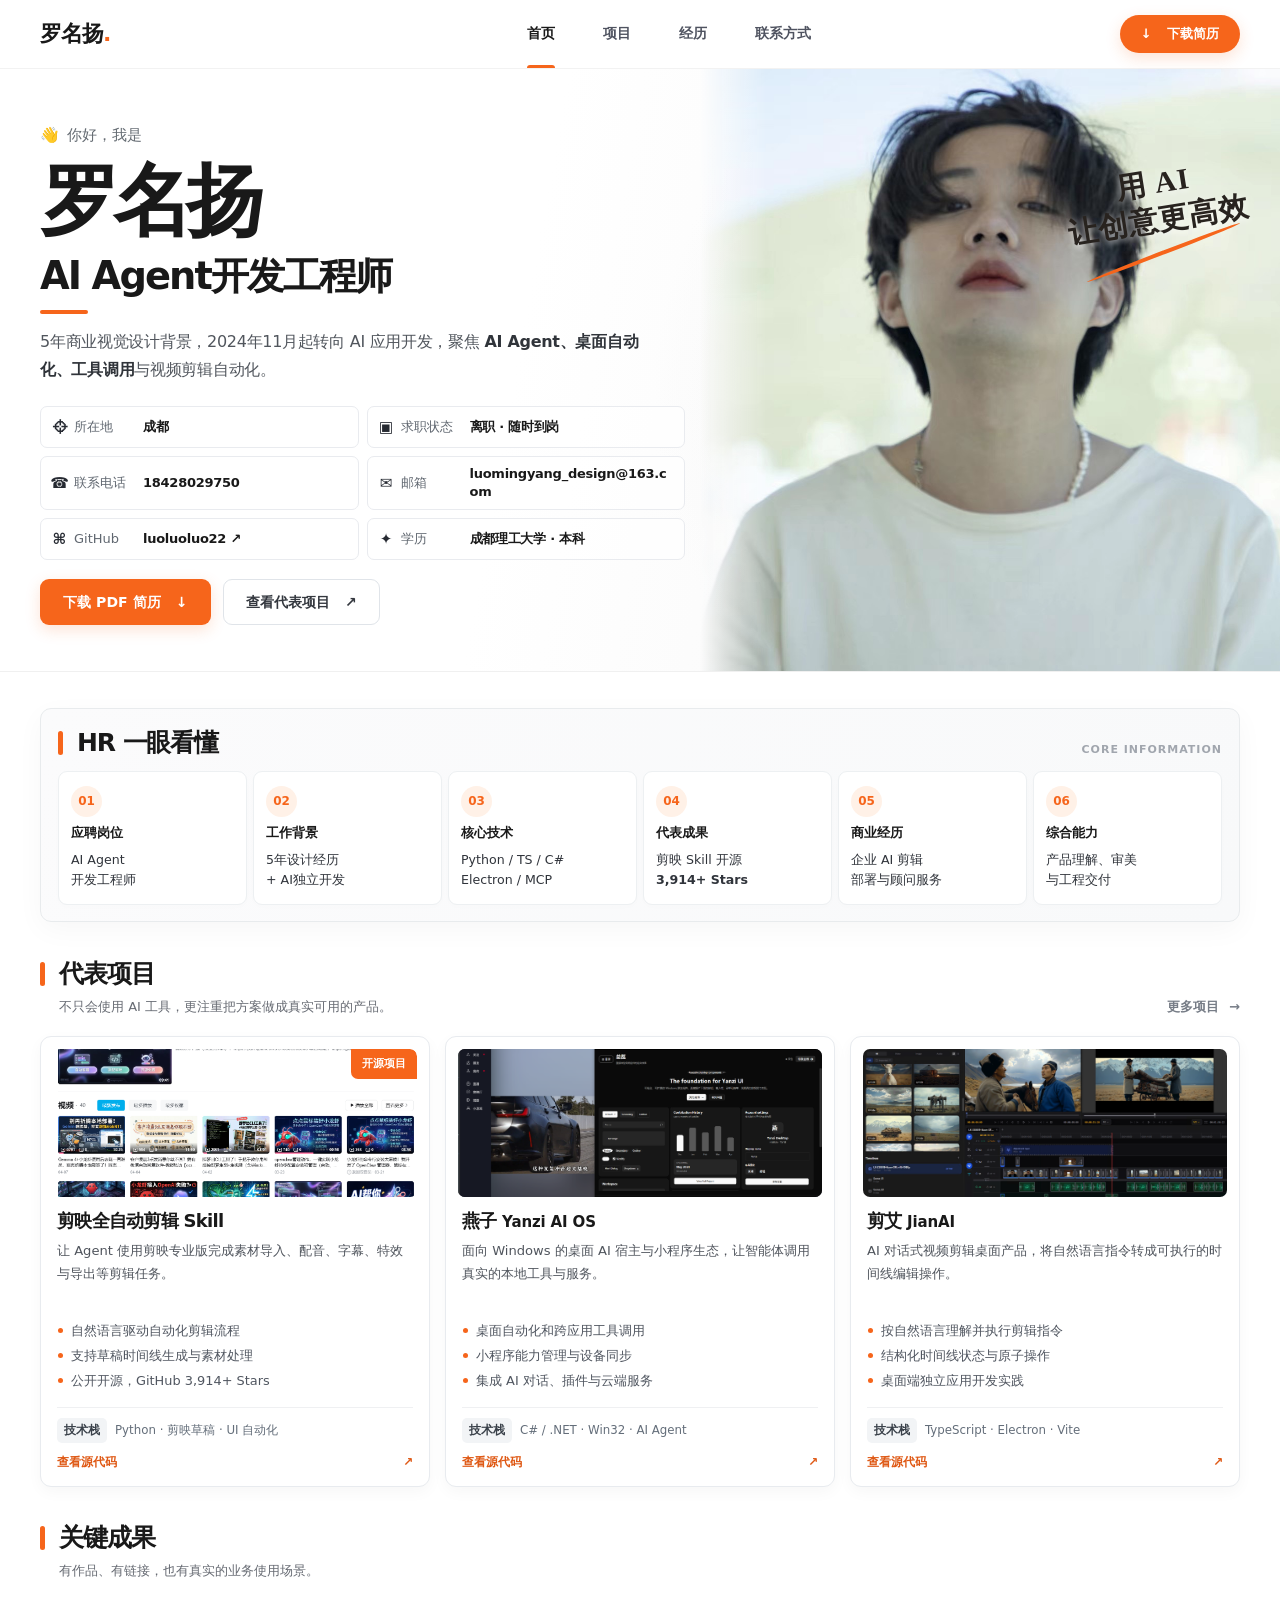
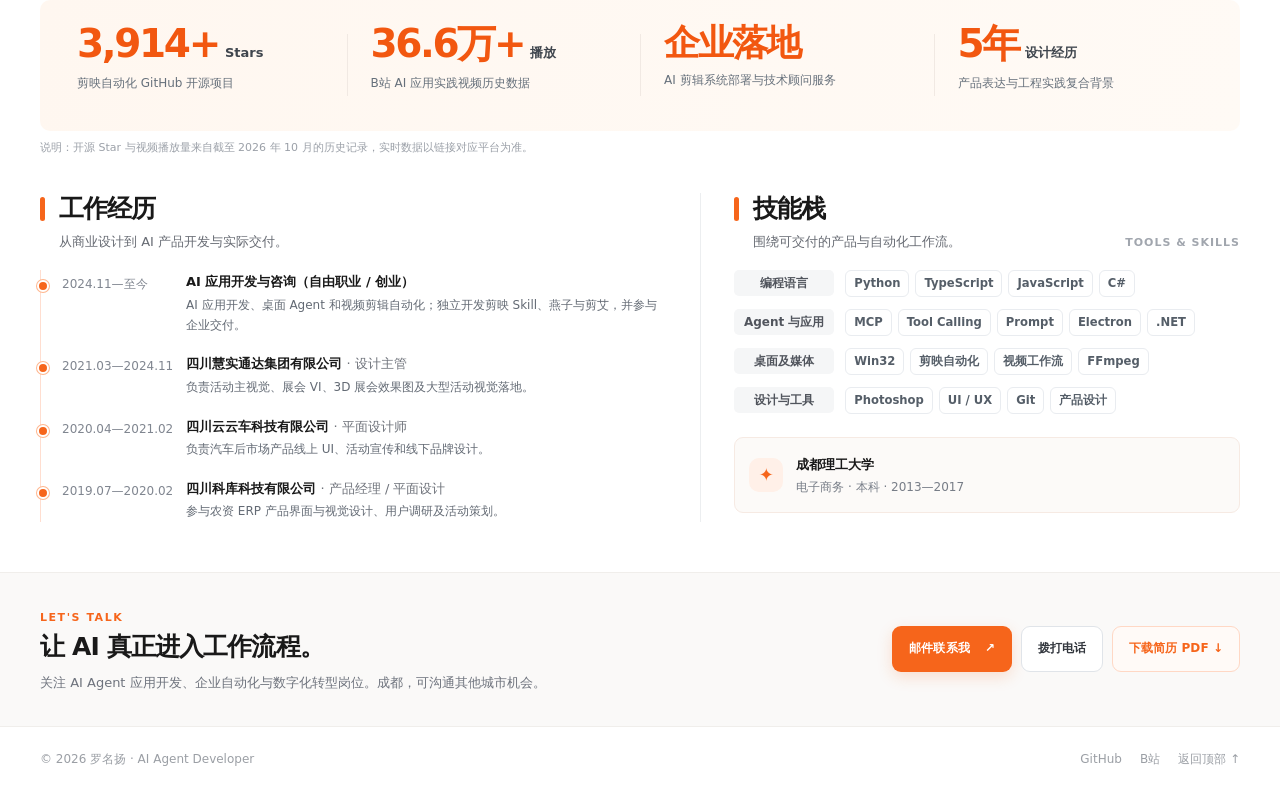
==== commit 7591e235: "feat(portfolio): redesign homepage for recruiter scanning" ====
--- a/index.html
+++ b/index.html
@@ -2,1361 +2,179 @@
 <html lang="zh-CN">
 <head>
   <meta charset="UTF-8">
-  <meta name="viewport" content="width=device-width, initial-scale=1.0">
-  <title>罗名扬 | 求职：AI Agent开发工程师 · 全栈架构与落地</title>
-  <meta name="description" content="罗名扬求职 AI Agent 开发工程师：GitHub 3914+ Star 开源作者、燕子 AI 操作系统架构师、剪艾 JianAI 桌面智能体作者、B站 36万+ 播放技术UP主、5年商业视觉与 UI/UX 设计沉淀。">
-  <link rel="stylesheet" href="style.css">
-  <link rel="preconnect" href="https://fonts.googleapis.com">
-  <link rel="preconnect" href="https://fonts.gstatic.com" crossorigin>
-  <link href="https://fonts.googleapis.com/css2?family=JetBrains+Mono:wght@400;500;600;700&display=swap" rel="stylesheet">
+  <meta name="viewport" content="width=device-width, initial-scale=1">
+  <meta name="theme-color" content="#fffaf5">
+  <meta name="description" content="罗名扬的 AI Agent 开发工程师简历与项目作品集：剪映全自动剪辑 Skill、燕子 Yanzi AI OS、剪艾 JianAI。成都，随时到岗。">
+  <meta property="og:title" content="罗名扬 | AI Agent 开发工程师">
+  <meta property="og:description" content="5年商业视觉设计背景，2024年11月起专注 AI Agent、桌面自动化、工具调用和视频剪辑自动化。">
+  <meta property="og:type" content="website">
+  <meta property="og:image" content="assets/yanzi-overview.png">
+  <title>罗名扬 | AI Agent 开发工程师 · 简历与作品集</title>
+  <link rel="icon" type="image/jpeg" href="assets/avatar.jpg">
+  <link rel="stylesheet" href="hr-home.css">
+  <script src="hr-home.js" defer></script>
 </head>
 <body>
-  <!-- 顶部导航栏 -->
-  <header class="site-header">
-    <div class="nav-container">
-      <a href="#hero" class="brand-logo">
-        <span class="logo-badge">LY</span>
-        <span class="logo-text">罗名扬 <small class="mono">/ AI Agent Developer</small></span>
-      </a>
-
-      <nav class="nav-menu" id="navMenu">
-        <a href="#matching-matrix" class="nav-link">岗位匹配度</a>
-        <a href="#github-ecosystem" class="nav-link">GitHub 开源</a>
-        <a href="#projects" class="nav-link">AI OS 与核心项目</a>
-        <a href="#quicker-showcase" class="nav-link">Quicker 动作</a>
-        <a href="#agent-thinking" class="nav-link">Agent 思考</a>
-        <a href="#design-showcase" class="nav-link">设计体系</a>
-        <a href="#experience" class="nav-link">经历</a>
-        <a href="#contact" class="nav-link">联系</a>
+  <a class="skip-link" href="#main">跳转到正文</a>
+  <header class="site-header" id="top">
+    <div class="header-inner container">
+      <a class="wordmark" href="#top" aria-label="罗名扬，返回首页">罗名扬<span class="wordmark-dot">.</span></a>
+      <nav class="desktop-nav" aria-label="主导航">
+        <a class="nav-link is-active" href="#top">首页</a>
+        <a class="nav-link" href="#projects">项目</a>
+        <a class="nav-link" href="#experience">经历</a>
+        <a class="nav-link" href="#contact">联系方式</a>
       </nav>
-
-      <div class="nav-actions">
-        <a href="assets/resume.pdf" download="罗名扬_AI_Agent开发工程师_简历.pdf" class="btn btn-primary btn-sm">
-          下载简历 PDF
+      <div class="header-actions">
+        <a class="button button-primary button-sm" href="assets/resume.pdf" download="罗名扬_AI_Agent开发工程师_简历.pdf">
+          <span aria-hidden="true">↓</span> 下载简历
         </a>
-        <button class="mobile-toggle" id="mobileToggle" aria-label="展开导航菜单">
+        <button class="menu-button" type="button" aria-label="打开导航" aria-controls="mobileNav" aria-expanded="false">
           <span></span><span></span><span></span>
         </button>
       </div>
     </div>
+    <nav id="mobileNav" class="mobile-nav" aria-label="移动端导航" hidden>
+      <a href="#top">首页</a><a href="#projects">项目</a><a href="#experience">经历</a><a href="#contact">联系方式</a>
+    </nav>
   </header>
 
-  <!-- 主体区域 -->
-  <main>
-    <!-- Hero 核心介绍 -->
-    <!-- Hero 核心介绍 -->
-    <section id="hero" class="hero-section">
-      <div class="container hero-container">
-        <div class="hero-content">
-          <div class="status-pill">
-            <span class="status-dot"></span>
-            <span class="mono">求职意向 · 随时到岗 · 成都 / 远程</span>
-          </div>
+  <main id="main">
+    <section class="hero" aria-labelledby="hero-title">
+      <div class="container hero-grid">
+        <div class="hero-copy">
+          <div class="eyebrow"><span aria-hidden="true">👋</span> 你好，我是</div>
+          <h1 id="hero-title">罗名扬</h1>
+          <h2>AI Agent开发工程师</h2>
+          <span class="short-accent" aria-hidden="true"></span>
+          <p class="hero-intro">5年商业视觉设计背景，2024年11月起转向 AI 应用开发，聚焦 <strong>AI Agent、桌面自动化、工具调用</strong>与视频剪辑自动化。</p>
 
-          <h1 class="hero-title">
-            求职目标：<br>
-            <span class="text-white">AI Agent 开发工程师</span>
-          </h1>
-
-          <p class="hero-desc">
-            主导开源 <strong>3,914+ Stars</strong> 剪映自动化 Agent 核心库，独立研发 <strong>AI 桌面操作系统「燕子」</strong> 与对话式剪辑智能体 <strong>「剪艾」</strong>。5 年商业视觉底蕴，专注将大模型转化为高确定性、可执行的实体生产力。
-          </p>
-
-          <div class="hero-metrics-pill">
-            <div class="metric-pill">GitHub <strong>3,914+ Stars</strong></div>
-            <div class="metric-pill">燕子 <strong>AI OS 宿主系统</strong></div>
-            <div class="metric-pill">剪艾 <strong>JianAI 桌面 Agent</strong></div>
-            <div class="metric-pill">B站技术播放 <strong>366,000+</strong></div>
-            <div class="metric-pill">单视频最高播放 <strong>120,000+</strong></div>
-            <div class="metric-pill">独立软件著作权认证</div>
-            <div class="metric-pill">站酷认证创作者</div>
-          </div>
-
+          <dl class="quick-profile">
+            <div class="profile-item"><dt><span class="profile-icon" aria-hidden="true">⌖</span>所在地</dt><dd>成都</dd></div>
+            <div class="profile-item"><dt><span class="profile-icon" aria-hidden="true">▣</span>求职状态</dt><dd>离职 · 随时到岗</dd></div>
+            <div class="profile-item"><dt><span class="profile-icon" aria-hidden="true">☎</span>联系电话</dt><dd><a href="tel:18428029750">18428029750</a></dd></div>
+            <div class="profile-item"><dt><span class="profile-icon" aria-hidden="true">✉</span>邮箱</dt><dd><a href="mailto:luomingyang_design@163.com">luomingyang_design@163.com</a></dd></div>
+            <div class="profile-item"><dt><span class="profile-icon" aria-hidden="true">⌘</span>GitHub</dt><dd><a href="https://github.com/luoluoluo22" target="_blank" rel="noopener noreferrer">luoluoluo22 ↗</a></dd></div>
+            <div class="profile-item"><dt><span class="profile-icon" aria-hidden="true">✦</span>学历</dt><dd>成都理工大学 · 本科</dd></div>
+          </dl>
           <div class="hero-cta">
-            <a href="#matching-matrix" class="btn btn-primary">
-              查看 HR 岗位匹配度
-            </a>
-            <a href="#projects" class="btn btn-secondary">
-              核心架构与项目
-            </a>
-            <a href="https://github.com/luoluoluo22" target="_blank" class="btn btn-outline mono">
-              <svg class="brand-svg-icon" viewBox="0 0 24 24" width="16" height="16" fill="currentColor">
-                <path d="M12 2C6.477 2 2 6.484 2 12.017c0 4.425 2.865 8.18 6.839 9.504.5.092.682-.217.682-.483 0-.237-.008-.868-.013-1.703-2.782.605-3.369-1.343-3.369-1.343-.454-1.158-1.11-1.466-1.11-1.466-.908-.62.069-.608.069-.608 1.003.07 1.53 1.032 1.53 1.032.892 1.53 2.341 1.088 2.91.832.092-.647.35-1.088.636-1.338-2.22-.253-4.555-1.113-4.555-4.951 0-1.093.39-1.988 1.029-2.688-.103-.253-.446-1.272.098-2.65 0 0 .84-.27 2.75 1.026A9.564 9.564 0 0112 6.844c.85.004 1.705.115 2.504.337 1.909-1.296 2.747-1.027 2.747-1.027.546 1.379.202 2.398.1 2.651.64.7 1.028 1.595 1.028 2.688 0 3.848-2.339 4.695-4.566 4.943.359.309.678.92.678 1.855 0 1.338-.012 2.419-.012 2.747 0 .268.18.58.688.482A10.019 10.019 0 0022 12.017C22 6.484 17.522 2 12 2z"/>
-              </svg>
-              GitHub: luoluoluo22
-            </a>
+            <a class="button button-primary" href="assets/resume.pdf" download="罗名扬_AI_Agent开发工程师_简历.pdf">下载 PDF 简历 <span aria-hidden="true">↓</span></a>
+            <a class="button button-outline" href="#projects">查看代表项目 <span aria-hidden="true">↗</span></a>
           </div>
         </div>
-
-        <div class="hero-card-wrapper">
-          <div class="profile-card">
-            <div class="card-header">
-              <div class="avatar-container">
-                <img src="assets/avatar.jpg" alt="罗名扬" class="avatar-img" onerror="this.src='https://images.unsplash.com/photo-1534528741775-53994a69daeb?auto=format&fit=crop&w=400&q=80'">
-              </div>
-              <div class="profile-meta">
-                <h3>罗名扬</h3>
-                <p class="profile-role">求职：AI Agent 开发工程师 / 架构师</p>
-                <p class="profile-handle">@luoluoluo22 · 成都</p>
-              </div>
-            </div>
-
-            <div class="card-divider"></div>
-
-            <div class="profile-specs">
-              <div class="spec-item">
-                <span class="spec-label">核心方向</span>
-                <span class="spec-value"><strong>AI Agent</strong> · <strong>AI OS</strong> · <strong>MCP 生态</strong></span>
-              </div>
-              <div class="spec-item">
-                <span class="spec-label">开源声量</span>
-                <span class="spec-value">GitHub <strong>3914+ Stars</strong> · 全网 36W+ 播放</span>
-              </div>
-              <div class="spec-item">
-                <span class="spec-label">工程著作</span>
-                <span class="spec-value">《燕子桌面快捷效率宿主软件》（软著认证）</span>
-              </div>
-              <div class="spec-item">
-                <span class="spec-label">审美设计</span>
-                <span class="spec-value"><strong>站酷认证创作者</strong> · 5 年商业视觉、3D 会展与自研 UI</span>
-              </div>
-            </div>
-
-            <div class="card-footer">
-              <button class="btn btn-secondary btn-full copy-btn mono" data-copy="18428029750">
-                <span>复制手机: 18428029750</span>
-              </button>
-            </div>
+        <div class="hero-visual">
+          <div class="portrait-frame">
+            <img src="assets/avatar.jpg" alt="罗名扬个人头像" fetchpriority="high">
           </div>
+          <div class="hero-handwritten" aria-hidden="true">用 AI<br>让创意更高效<span></span></div>
         </div>
       </div>
     </section>
 
-    <!-- 核心数据看板与图表 -->
-    <section class="section">
-      <div class="container">
-        <div class="stats-grid">
-          <div class="stat-card">
-            <div class="stat-num" style="display: flex; align-items: center; justify-content: space-between;">
-              <span>3,914+</span>
-              <svg viewBox="0 0 24 24" width="22" height="22" fill="#fbbf24"><path d="M12 17.27L18.18 21l-1.64-7.03L22 9.24l-7.19-.61L12 2 9.19 8.63 2 9.24l5.46 4.73L5.82 21z"/></svg>
-            </div>
-            <div class="stat-label">GitHub 代表作 Stars</div>
-            <p class="stat-desc">全网标杆剪映自动化 Agent 基础设施。</p>
-          </div>
-
-          <div class="stat-card">
-            <div class="stat-num" style="display: flex; align-items: center; justify-content: space-between;">
-              <span>366,000+</span>
-              <svg viewBox="0 0 24 24" width="22" height="22" fill="#38bdf8"><path d="M4 6.47L5.76 10H20v8H4V6.47M22 4h-4l2-4h-2l-2 4H8L6 0H4l2 4H2v16h20V4z"/></svg>
-            </div>
-            <div class="stat-label">B站技术视频总播放</div>
-            <p class="stat-desc">技术作品传播力强，单视频最高播放超 120,000+。</p>
-          </div>
-
-          <div class="stat-card">
-            <div class="stat-num" style="display: flex; align-items: center; justify-content: space-between;">
-              <span>AI OS</span>
-              <svg viewBox="0 0 24 24" width="22" height="22" fill="#34d399"><path d="M4 2h16a2 2 0 012 2v4a2 2 0 01-2 2H4a2 2 0 01-2-2V4a2 2 0 012-2zm0 12h7a2 2 0 012 2v4a2 2 0 01-2 2H4a2 2 0 01-2-2v-4a2 2 0 012-2zm12 0h4a2 2 0 012 2v4a2 2 0 01-2 2h-4a2 2 0 01-2-2v-4a2 2 0 012-2z"/></svg>
-            </div>
-            <div class="stat-label">自研操作系统宿主</div>
-            <p class="stat-desc">赋能 AI 自主发现与调度物理桌面（已获软著认证）。</p>
-          </div>
-
-          <div class="stat-card">
-            <div class="stat-num" style="display: flex; align-items: center; justify-content: space-between;">
-              <span>5 年+</span>
-              <svg viewBox="0 0 24 24" width="22" height="22" fill="#a78bfa"><path d="M12 3c-4.97 0-9 4.03-9 9 0 2.12.74 4.07 1.97 5.61L4.35 19.4c-.39.39-.39 1.02 0 1.41.39.39 1.02.39 1.41 0l1.9-1.9C9.33 19.56 10.63 20 12 20c4.97 0 9-4.03 9-9s-4.03-9-9-9zm0 15c-3.31 0-6-2.69-6-6s2.69-6 6-6 6 2.69 6 6-2.69 6-6 6z"/></svg>
-            </div>
-            <div class="stat-label">商业视觉与 UI/UX 沉淀</div>
-            <p class="stat-desc">站酷认证创作者，兼具技术架构与高阶人机交互美学。</p>
-          </div>
+    <section class="overview container section-pad" aria-labelledby="overview-title">
+      <div class="overview-shell">
+        <div class="section-heading overview-heading">
+          <h2 id="overview-title">HR 一眼看懂</h2>
+          <span class="section-en">CORE INFORMATION</span>
         </div>
-
-        <!-- 可视化图表区：AI Agent 执行管道流程图 + 核心能力指标条 -->
-        <div class="pipeline-flow-wrapper">
-          <div class="pipeline-flow-header">
-            <div class="pipeline-flow-title">
-              <svg viewBox="0 0 24 24" width="18" height="18" fill="#38bdf8"><path d="M13 2L3 14h9l-1 8 10-12h-9l1-8z"/></svg>
-              <span>AI Agent 工程执行闭环流水线 (Architecture Pipeline)</span>
-            </div>
-            <span class="mono" style="font-size: 0.75rem; color: var(--text-muted);">DETERMINISTIC EXECUTION</span>
-          </div>
-
-          <div class="pipeline-flow-grid">
-            <div class="pipeline-step-card">
-              <div class="pipeline-step-num"><span>01 / INPUT</span><span style="color:#38bdf8;">感知层</span></div>
-              <div class="pipeline-step-title">物理环境捕获</div>
-              <div class="pipeline-step-desc">Win32 窗口挂钩、剪贴板监控、屏幕上下文感知、视频音画特征提取。</div>
-            </div>
-
-            <div class="pipeline-step-card">
-              <div class="pipeline-step-num"><span>02 / PLANNING</span><span style="color:#60a5fa;">契约规划</span></div>
-              <div class="pipeline-step-title">严格 Schema 契约</div>
-              <div class="pipeline-step-desc">MCP 跨模型端点、JSON Schema 参数强校验、动态能力自发现网络。</div>
-            </div>
-
-            <div class="pipeline-step-card">
-              <div class="pipeline-step-num"><span>03 / ACTION</span><span style="color:#34d399;">物理执行</span></div>
-              <div class="pipeline-step-title">系统工具调度</div>
-              <div class="pipeline-step-desc">剪映协议逆向调用、桌面进程调度、时间线状态机操作、模型网关流式路由。</div>
-            </div>
-
-            <div class="pipeline-step-card">
-              <div class="pipeline-step-num"><span>04 / AUDIT</span><span style="color:#fbbf24;">状态回传</span></div>
-              <div class="pipeline-step-title">闭环自愈修正</div>
-              <div class="pipeline-step-desc">有界运行审计日志、异常捕获重试、执行状态持久化与下一步自愈。</div>
-            </div>
-          </div>
-
-          <!-- 能力雷达水平进度条图表 -->
-          <div class="agent-skills-chart-box">
-            <div style="display: flex; justify-content: space-between; align-items: center; margin-bottom: 1.25rem;">
-              <span style="font-size: 0.88rem; font-weight: 700; color: var(--text-pure);">核心技能栈熟练度指标 (Core Competencies)</span>
-              <span class="mono" style="font-size: 0.72rem; color: var(--text-muted);">EVALUATED BY PRODUCTION WORKS</span>
-            </div>
-
-            <div class="chart-bar-item">
-              <div class="chart-bar-header">
-                <span class="chart-bar-label">
-                  <svg viewBox="0 0 24 24" width="14" height="14" fill="#38bdf8"><path d="M12 2a2 2 0 012 2c0 .74-.4 1.38-1 1.72V7h2a4 4 0 014 4v1h1a2 2 0 012 2v4a2 2 0 01-2 2h-1v1a4 4 0 01-4 4H8a4 4 0 01-4-4v-1H3a2 2 0 01-2-2v-4a2 2 0 012-2h1v-1a4 4 0 014-4h2V5.72A2 2 0 019 4a2 2 0 012-2h1z"/></svg>
-                  Agentic Workflow & MCP 协议编排 (Tool Calling / 规划引擎)
-                </span>
-                <span class="chart-bar-val">98%</span>
-              </div>
-              <div class="chart-progress-bg"><div class="chart-progress-fill cyan" style="width: 98%;"></div></div>
-            </div>
-
-            <div class="chart-bar-item">
-              <div class="chart-bar-header">
-                <span class="chart-bar-label">
-                  <svg viewBox="0 0 24 24" width="14" height="14" fill="#10b981"><path d="M9.4 16.6L4.8 12l4.6-4.6L8 6l-6 6 6 6 1.4-1.4zm5.2 0l4.6-4.6-4.6-4.6L16 6l6 6-6 6-1.4-1.4z"/></svg>
-                  客户端底层与桌面自动化 (Python / C# .NET 9 / Win32 / Electron)
-                </span>
-                <span class="chart-bar-val">95%</span>
-              </div>
-              <div class="chart-progress-bg"><div class="chart-progress-fill green" style="width: 95%;"></div></div>
-            </div>
-
-            <div class="chart-bar-item">
-              <div class="chart-bar-header">
-                <span class="chart-bar-label">
-                  <svg viewBox="0 0 24 24" width="14" height="14" fill="#3b82f6"><path d="M4 2h16a2 2 0 012 2v4a2 2 0 01-2 2H4a2 2 0 01-2-2V4a2 2 0 012-2zm0 12h7a2 2 0 012 2v4a2 2 0 01-2 2H4a2 2 0 01-2-2v-4a2 2 0 012-2zm12 0h4a2 2 0 012 2v4a2 2 0 01-2 2h-4a2 2 0 01-2-2v-4a2 2 0 012-2z"/></svg>
-                  大模型网关与协议中继 (FastAPI / 兼容协议 / 流式管道)
-                </span>
-                <span class="chart-bar-val">92%</span>
-              </div>
-              <div class="chart-progress-bg"><div class="chart-progress-fill" style="width: 92%;"></div></div>
-            </div>
-
-            <div class="chart-bar-item">
-              <div class="chart-bar-header">
-                <span class="chart-bar-label">
-                  <svg viewBox="0 0 24 24" width="14" height="14" fill="#f59e0b"><path d="M12 3c-4.97 0-9 4.03-9 9 0 2.12.74 4.07 1.97 5.61L4.35 19.4c-.39.39-.39 1.02 0 1.41.39.39 1.02.39 1.41 0l1.9-1.9C9.33 19.56 10.63 20 12 20c4.97 0 9-4.03 9-9s-4.03-9-9-9z"/></svg>
-                  UI/UX 设计系统与 AI 原生交互 (5年商业视觉 / 站酷认证创作者)
-                </span>
-                <span class="chart-bar-val">96%</span>
-              </div>
-              <div class="chart-progress-bg"><div class="chart-progress-fill amber" style="width: 96%;"></div></div>
-            </div>
-          </div>
+        <div class="overview-grid">
+          <div class="overview-item"><span class="info-symbol" aria-hidden="true">01</span><h3>应聘岗位</h3><p>AI Agent<br>开发工程师</p></div>
+          <div class="overview-item"><span class="info-symbol" aria-hidden="true">02</span><h3>工作背景</h3><p>5年设计经历<br>+ AI独立开发</p></div>
+          <div class="overview-item"><span class="info-symbol" aria-hidden="true">03</span><h3>核心技术</h3><p>Python / TS / C#<br>Electron / MCP</p></div>
+          <div class="overview-item"><span class="info-symbol" aria-hidden="true">04</span><h3>代表成果</h3><p>剪映 Skill 开源<br><strong>3,914+ Stars</strong></p></div>
+          <div class="overview-item"><span class="info-symbol" aria-hidden="true">05</span><h3>商业经历</h3><p>企业 AI 剪辑<br>部署与顾问服务</p></div>
+          <div class="overview-item"><span class="info-symbol" aria-hidden="true">06</span><h3>综合能力</h3><p>产品理解、审美<br>与工程交付</p></div>
         </div>
       </div>
     </section>
 
-    <!-- HR 岗位匹配度透视表 -->
-    <section id="matching-matrix" class="section matrix-section">
-      <div class="container">
-        <div class="section-header">
-          <span class="section-tag">RECRUITER & ROLE MATCHING MATRIX</span>
-          <h2 class="section-title">目标岗位匹配度透视表</h2>
-          <p class="section-desc">深度契合当前 AI 落地与企业效能升级的 4 大核心方向。用真实的开源成果、落地架构与作品证明实力。</p>
-        </div>
+    <section class="container section-pad section-projects" id="projects" aria-labelledby="projects-title">
+      <div class="section-heading">
+        <div><h2 id="projects-title">代表项目</h2><p>不只会使用 AI 工具，更注重把方案做成真实可用的产品。</p></div>
+        <a class="text-link" href="https://github.com/luoluoluo22?tab=repositories" target="_blank" rel="noopener noreferrer">更多项目 <span aria-hidden="true">→</span></a>
+      </div>
+      <div class="project-grid">
+        <article class="project-card">
+          <a class="project-image" href="https://github.com/luoluoluo22/jianying-editor-skill" target="_blank" rel="noopener noreferrer" aria-label="查看剪映全自动剪辑 Skill 源码">
+            <img src="assets/bilibili-showcase.png" alt="剪映自动化演示与视频剪辑画面" loading="eager">
+            <span class="project-badge">开源项目</span>
+          </a>
+          <div class="project-body">
+            <h3>剪映全自动剪辑 Skill</h3>
+            <p>让 Agent 使用剪映专业版完成素材导入、配音、字幕、特效与导出等剪辑任务。</p>
+            <ul class="project-points"><li>自然语言驱动自动化剪辑流程</li><li>支持草稿时间线生成与素材处理</li><li>公开开源，GitHub 3,914+ Stars</li></ul>
+            <div class="project-bottom"><span class="stack-label">技术栈</span><span>Python · 剪映草稿 · UI 自动化</span></div>
+            <a class="project-more" href="https://github.com/luoluoluo22/jianying-editor-skill" target="_blank" rel="noopener noreferrer">查看源代码 <span aria-hidden="true">↗</span></a>
+          </div>
+        </article>
 
-        <div class="matrix-grid">
-          <!-- 岗位 1: AI Agent 研发工程师 / 架构师 -->
-          <div class="matrix-card">
-            <div class="matrix-card-header">
-              <div>
-                <h3 class="matrix-role-title">AI Agent 研发工程师 / 智能体架构师</h3>
-                <p class="matrix-role-sub">AI Agent Engineer / Full-Stack Architect</p>
-              </div>
-              <div class="matrix-match-rate">
-                <div class="match-score">98%</div>
-                <div class="match-label">MATCH RATE</div>
-              </div>
-            </div>
+        <article class="project-card">
+          <a class="project-image" href="https://github.com/luoluoluo22/yanzi" target="_blank" rel="noopener noreferrer" aria-label="查看燕子 Yanzi AI OS 源码">
+            <img src="assets/yanzi-overview.png" alt="燕子 Yanzi AI OS 桌面应用截图" loading="eager">
+          </a>
+          <div class="project-body">
+            <h3>燕子 <span class="title-sub">Yanzi AI OS</span></h3>
+            <p>面向 Windows 的桌面 AI 宿主与小程序生态，让智能体调用真实的本地工具与服务。</p>
+            <ul class="project-points"><li>桌面自动化和跨应用工具调用</li><li>小程序能力管理与设备同步</li><li>集成 AI 对话、插件与云端服务</li></ul>
+            <div class="project-bottom"><span class="stack-label">技术栈</span><span>C# / .NET · Win32 · AI Agent</span></div>
+            <a class="project-more" href="https://github.com/luoluoluo22/yanzi" target="_blank" rel="noopener noreferrer">查看源代码 <span aria-hidden="true">↗</span></a>
+          </div>
+        </article>
 
-            <div class="matrix-comparison">
-              <div class="compare-block">
-                <span class="compare-heading jd">● 常见 JD 核心要求</span>
-                <p class="compare-text">
-                  精通 Agentic Workflow、Tool Calling 与 MCP 协议，能独立主导复杂场景智能体交付。
-                </p>
-              </div>
-
-              <div class="compare-block">
-                <span class="compare-heading my">● 罗名扬的核心优势</span>
-                <p class="compare-text">
-                  主导开源 <strong>3,914★</strong> 剪映自动化 Agent 核心库，自研对话式剪辑 <strong>剪艾 JianAI</strong> 与 MCP 跨模型端点。
-                </p>
-              </div>
-            </div>
-
-            <div class="matrix-evidence">
-              <div class="evidence-title">落地成果与证据链 (PROOF OF WORK)</div>
-              <div class="evidence-tags">
-                <a href="https://github.com/luoluoluo22/jianying-editor-skill" target="_blank" class="evidence-tag">jianying-editor-skill (★3914)</a>
-                <a href="#project-jianai" class="evidence-tag">剪艾 JianAI (桌面 Agent)</a>
-                <a href="https://github.com/luoluoluo22/MCP-SuperAssistant" target="_blank" class="evidence-tag">MCP-SuperAssistant</a>
-              </div>
-            </div>
+        <article class="project-card">
+          <a class="project-image" href="https://github.com/luoluoluo22/JianAI" target="_blank" rel="noopener noreferrer" aria-label="查看剪艾 JianAI 源码">
+            <img src="assets/jianai-editor.png" alt="剪艾 JianAI 对话式视频编辑器界面" loading="eager">
+          </a>
+          <div class="project-body">
+            <h3>剪艾 <span class="title-sub">JianAI</span></h3>
+            <p>AI 对话式视频剪辑桌面产品，将自然语言指令转成可执行的时间线编辑操作。</p>
+            <ul class="project-points"><li>按自然语言理解并执行剪辑指令</li><li>结构化时间线状态与原子操作</li><li>桌面端独立应用开发实践</li></ul>
+            <div class="project-bottom"><span class="stack-label">技术栈</span><span>TypeScript · Electron · Vite</span></div>
+            <a class="project-more" href="https://github.com/luoluoluo22/JianAI" target="_blank" rel="noopener noreferrer">查看源代码 <span aria-hidden="true">↗</span></a>
           </div>
-
-          <!-- 岗位 2: AI 自动化与企业提效专家 / RPA 架构师 -->
-          <div class="matrix-card">
-            <div class="matrix-card-header">
-              <div>
-                <h3 class="matrix-role-title">AI 自动化解决方案专家 / 提效架构师</h3>
-                <p class="matrix-role-sub">Automation Solutions Architect / Workflow RPA</p>
-              </div>
-              <div class="matrix-match-rate">
-                <div class="match-score">96%</div>
-                <div class="match-label">MATCH RATE</div>
-              </div>
-            </div>
-
-            <div class="matrix-comparison">
-              <div class="compare-block">
-                <span class="compare-heading jd">● 常见 JD 核心要求</span>
-                <p class="compare-text">
-                  洞察业务瓶颈，具备协议逆向、系统挂钩与 RPA 流水线能力，有真实商业交付与提效数据。
-                </p>
-              </div>
-
-              <div class="compare-block">
-                <span class="compare-heading my">● 罗名扬的核心优势</span>
-                <p class="compare-text">
-                  为北京傲福瑞交付私有化 AI 剪辑系统，<strong>团队综合提效 80%+</strong>；自研多模型反代网关与 Quicker 自动化工具流。
-                </p>
-              </div>
-            </div>
-
-            <div class="matrix-evidence">
-              <div class="evidence-title">落地成果与证据链 (PROOF OF WORK)</div>
-              <div class="evidence-tags">
-                <span class="evidence-tag">企业私有化交付 (80%+ 提效)</span>
-                <a href="#quicker-showcase" class="evidence-tag">Quicker 自动化生态</a>
-                <a href="https://www.bilibili.com/video/BV16UPfzbENf" target="_blank" class="evidence-tag">推理反代网关</a>
-              </div>
-            </div>
-          </div>
-
-          <!-- 岗位 3: AI 操作系统 / 桌面级客户端研发 -->
-          <div class="matrix-card">
-            <div class="matrix-card-header">
-              <div>
-                <h3 class="matrix-role-title">AI 操作系统架构 / 客户端系统研发</h3>
-                <p class="matrix-role-sub">AI OS Architecture / Client System Engineer</p>
-              </div>
-              <div class="matrix-match-rate">
-                <div class="match-score">95%</div>
-                <div class="match-label">MATCH RATE</div>
-              </div>
-            </div>
-
-            <div class="matrix-comparison">
-              <div class="compare-block">
-                <span class="compare-heading jd">● 常见 JD 核心要求</span>
-                <p class="compare-text">
-                  精通桌面底层机制（Windows Win32 / 进程沙箱），具备 C#/.NET 或 Electron 客户端扩展架构经验。
-                </p>
-              </div>
-
-              <div class="compare-block">
-                <span class="compare-heading my">● 罗名扬的核心优势</span>
-                <p class="compare-text">
-                  自研面向智能体的 <strong>燕子 AI 操作系统（获国家软著认证）</strong>，实现底层能力自发现网络与跨程序调用调度。
-                </p>
-              </div>
-            </div>
-
-            <div class="matrix-evidence">
-              <div class="evidence-title">落地成果与证据链 (PROOF OF WORK)</div>
-              <div class="evidence-tags">
-                <span class="evidence-tag">燕子 AI OS (独立软件著作权)</span>
-                <a href="#project-jianai" class="evidence-tag">JianAI 桌面客户端 (Release)</a>
-                <span class="evidence-tag">.NET 9 + Win32 原生挂钩</span>
-              </div>
-            </div>
-          </div>
-
-          <!-- 岗位 4: AI 原生产品体验设计师 / 资深 UI/UX -->
-          <div class="matrix-card">
-            <div class="matrix-card-header">
-              <div>
-                <h3 class="matrix-role-title">AI 原生产品设计师 / 资深 UI/UX</h3>
-                <p class="matrix-role-sub">AI Product Designer / Senior UI/UX Architect</p>
-              </div>
-              <div class="matrix-match-rate">
-                <div class="match-score">95%</div>
-                <div class="match-label">MATCH RATE</div>
-              </div>
-            </div>
-
-            <div class="matrix-comparison">
-              <div class="compare-block">
-                <span class="compare-heading jd">● 常见 JD 核心要求</span>
-                <p class="compare-text">
-                  5 年以上设计经验，具备全套 Design System 规范能力，深刻理解 AI 人机协作与非确定性交互。
-                </p>
-              </div>
-
-              <div class="compare-block">
-                <span class="compare-heading my">● 罗名扬的核心优势</span>
-                <p class="compare-text">
-                  <strong>5 年商业视觉功底 + 站酷认证创作者</strong>；自研 Geist 极简暗黑设计系统，能将底层逻辑转化为低认知负担的高级界面。
-                </p>
-              </div>
-            </div>
-
-            <div class="matrix-evidence">
-              <div class="evidence-title">落地成果与证据链 (PROOF OF WORK)</div>
-              <div class="evidence-tags">
-                <a href="#design-showcase" class="evidence-tag">Geist 设计系统与排版规范</a>
-                <a href="https://www.zcool.com.cn/u/ZNTI2NzE0OTY=" target="_blank" class="evidence-tag">站酷作品集主页</a>
-                <span class="evidence-tag">云车宝 APP 全案 UI</span>
-              </div>
-            </div>
-          </div>
-        </div>
+        </article>
       </div>
     </section>
 
-    <!-- GitHub 开源仓库与 Agent 生态 -->
-    <section id="github-ecosystem" class="section">
-      <div class="container">
-        <div class="section-header">
-          <span class="section-tag">OPEN SOURCE & AGENT ECOSYSTEM</span>
-          <h2 class="section-title">GitHub 开源仓库与开发成果</h2>
-          <p class="section-desc">深度实践 Tool Use、Model Context Protocol (MCP)、大模型协议逆向与桌面代理交互。</p>
-        </div>
+    <section class="container section-pad results-section" aria-labelledby="results-title">
+      <div class="section-heading"><div><h2 id="results-title">关键成果</h2><p>有作品、有链接，也有真实的业务使用场景。</p></div></div>
+      <div class="results-grid">
+        <a class="result-item" href="https://github.com/luoluoluo22/jianying-editor-skill" target="_blank" rel="noopener noreferrer"><span class="result-number">3,914+</span><span class="result-unit">Stars</span><span class="result-caption">剪映自动化 GitHub 开源项目</span></a>
+        <a class="result-item" href="https://space.bilibili.com/324272433" target="_blank" rel="noopener noreferrer"><span class="result-number">36.6万+</span><span class="result-unit">播放</span><span class="result-caption">B站 AI 应用实践视频历史数据</span></a>
+        <div class="result-item"><span class="result-number result-word">企业落地</span><span class="result-caption">AI 剪辑系统部署与技术顾问服务</span></div>
+        <div class="result-item"><span class="result-number">5年</span><span class="result-unit">设计经历</span><span class="result-caption">产品表达与工程实践复合背景</span></div>
+      </div>
+      <p class="metrics-note">说明：开源 Star 与视频播放量来自截至 2026 年 10 月的历史记录，实时数据以链接对应平台为准。</p>
+    </section>
 
-        <div class="github-grid">
-          <!-- 仓库 1 -->
-          <a href="https://github.com/luoluoluo22/jianying-editor-skill" target="_blank" class="github-card">
-            <div class="github-card-top">
-              <span class="repo-name">
-                <svg viewBox="0 0 24 24" width="16" height="16" fill="#38bdf8" style="vertical-align:-2px; margin-right:6px;"><path d="M19 3H5c-1.1 0-2 .9-2 2v14c0 1.1.9 2 2 2h14c1.1 0 2-.9 2-2V5c0-1.1-.9-2-2-2zm-2 10H7v-2h10v2z"/></svg>
-                jianying-editor-skill
-              </span>
-              <span class="repo-stars">★ 3,914</span>
-            </div>
-            <p class="repo-desc">
-              全网知名的剪映自动化 Agent 核心库。赋能智能体通过自然语言自主接管视频切片、音画对齐与排版渲染全流程。
-            </p>
-            <div class="repo-footer">
-              <span class="repo-lang"><span class="lang-dot"></span>Python</span>
-              <span>核心代表作</span>
-            </div>
-          </a>
+    <section class="container section-pad lower-section" id="experience">
+      <div class="experience-panel" aria-labelledby="experience-title">
+        <div class="section-heading"><div><h2 id="experience-title">工作经历</h2><p>从商业设计到 AI 产品开发与实际交付。</p></div></div>
+        <ol class="experience-timeline">
+          <li><time>2024.11—至今</time><div><h3>AI 应用开发与咨询（自由职业 / 创业）</h3><p>AI 应用开发、桌面 Agent 和视频剪辑自动化；独立开发剪映 Skill、燕子与剪艾，并参与企业交付。</p></div></li>
+          <li><time>2021.03—2024.11</time><div><h3>四川慧实通达集团有限公司 <span>· 设计主管</span></h3><p>负责活动主视觉、展会 VI、3D 展会效果图及大型活动视觉落地。</p></div></li>
+          <li><time>2020.04—2021.02</time><div><h3>四川云云车科技有限公司 <span>· 平面设计师</span></h3><p>负责汽车后市场产品线上 UI、活动宣传和线下品牌设计。</p></div></li>
+          <li><time>2019.07—2020.02</time><div><h3>四川科库科技有限公司 <span>· 产品经理 / 平面设计</span></h3><p>参与农资 ERP 产品界面与视觉设计、用户调研及活动策划。</p></div></li>
+        </ol>
+      </div>
 
-          <!-- 仓库 2 -->
-          <a href="https://github.com/luoluoluo22/JianAI" target="_blank" class="github-card">
-            <div class="github-card-top">
-              <span class="repo-name">
-                <svg viewBox="0 0 24 24" width="16" height="16" fill="#34d399" style="vertical-align:-2px; margin-right:6px;"><path d="M4 6.47L5.76 10H20v8H4V6.47M22 4h-4l2-4h-2l-2 4H8L6 0H4l2 4H2v16h20V4z"/></svg>
-                JianAI (剪艾)
-              </span>
-              <span class="repo-stars">★ Releases</span>
-            </div>
-            <p class="repo-desc">
-              桌面端 AI 对话式剪辑系统。通过自然语言直接操控时间线 JSON 状态树，免除复杂环境配置即开即用。
-            </p>
-            <div class="repo-footer">
-              <span class="repo-lang"><span class="lang-dot ts"></span>TypeScript / Electron</span>
-              <span>桌面 Agent 应用</span>
-            </div>
-          </a>
-
-          <!-- 仓库 3 -->
-          <a href="https://github.com/luoluoluo22/MCP-SuperAssistant" target="_blank" class="github-card">
-            <div class="github-card-top">
-              <span class="repo-name">
-                <svg viewBox="0 0 24 24" width="16" height="16" fill="#60a5fa" style="vertical-align:-2px; margin-right:6px;"><path d="M12 2a2 2 0 012 2c0 .74-.4 1.38-1 1.72V7h2a4 4 0 014 4v1h1a2 2 0 012 2v4a2 2 0 01-2 2h-1v1a4 4 0 01-4 4H8a4 4 0 01-4-4v-1H3a2 2 0 01-2-2v-4a2 2 0 012-2h1v-1a4 4 0 014-4h2V5.72A2 2 0 019 4a2 2 0 012-2h1z"/></svg>
-                MCP-SuperAssistant
-              </span>
-              <span class="repo-stars">★ 10</span>
-            </div>
-            <p class="repo-desc">
-              跨模型 MCP 标准协议中继端点。打通 ChatGPT、Claude、DeepSeek 与桌面本地工具的无缝调用互联。
-            </p>
-            <div class="repo-footer">
-              <span class="repo-lang"><span class="lang-dot ts"></span>TypeScript</span>
-              <span>MCP 协议生态</span>
-            </div>
-          </a>
-
-          <!-- 仓库 4 -->
-          <a href="https://github.com/luoluoluo22/gemini-web-quicker-skill" target="_blank" class="github-card">
-            <div class="github-card-top">
-              <span class="repo-name">
-                <svg viewBox="0 0 24 24" width="16" height="16" fill="#fbbf24" style="vertical-align:-2px; margin-right:6px;"><path d="M12 2L15.09 8.26L22 9.27L17 14.14L18.18 21.02L12 17.77L5.82 21.02L7 14.14L2 9.27L8.91 8.26L12 2Z"/></svg>
-                gemini-web-quicker-skill
-              </span>
-              <span class="repo-stars">★ 16</span>
-            </div>
-            <p class="repo-desc">
-              将 Gemini 网页端封装为桌面端自动化技能。打通百万 Token 超长上下文窗口与多模态文件输入。
-            </p>
-            <div class="repo-footer">
-              <span class="repo-lang"><span class="lang-dot"></span>Python</span>
-              <span>多模态自动化</span>
-            </div>
-          </a>
-
-          <!-- 仓库 5 -->
-          <a href="https://github.com/luoluoluo22/grok-media-skill" target="_blank" class="github-card">
-            <div class="github-card-top">
-              <span class="repo-name">
-                <svg viewBox="0 0 24 24" width="16" height="16" fill="#ec4899" style="vertical-align:-2px; margin-right:6px;"><path d="M21 19V5c0-1.1-.9-2-2-2H5c-1.1 0-2 .9-2 2v14c0 1.1.9 2 2 2h14c1.1 0 2-.9 2-2zM8.5 13.5l2.5 3.01L14.5 12l4.5 6H5l3.5-4.5z"/></svg>
-                grok-media-skill
-              </span>
-              <span class="repo-stars">★ 12</span>
-            </div>
-            <p class="repo-desc">
-              针对 Grok 媒体生成的多模态管道工具包。自动化驱动高质量图像与视频流水线生成与拼接。
-            </p>
-            <div class="repo-footer">
-              <span class="repo-lang"><span class="lang-dot"></span>Python</span>
-              <span>生成式管道</span>
-            </div>
-          </a>
-
-          <!-- 仓库 6 -->
-          <a href="https://github.com/luoluoluo22/jilun" target="_blank" class="github-card">
-            <div class="github-card-top">
-              <span class="repo-name">
-                <svg viewBox="0 0 24 24" width="16" height="16" fill="#a78bfa" style="vertical-align:-2px; margin-right:6px;"><path d="M4 2h16a2 2 0 012 2v4a2 2 0 01-2 2H4a2 2 0 01-2-2V4a2 2 0 012-2zm0 12h7a2 2 0 012 2v4a2 2 0 01-2 2H4a2 2 0 01-2-2v-4a2 2 0 012-2zm12 0h4a2 2 0 012 2v4a2 2 0 01-2 2h-4a2 2 0 01-2-2v-4a2 2 0 012-2z"/></svg>
-                jilun (棘轮)
-              </span>
-              <span class="repo-stars">★ Active</span>
-            </div>
-            <p class="repo-desc">
-              不可变事件驱动的个人长期 AI 数据中枢。基于 JSONL 架构，为 Agent 沉淀不可篡改的决策事实与经验知识库。
-            </p>
-            <div class="repo-footer">
-              <span class="repo-lang"><span class="lang-dot"></span>Python / Schema</span>
-              <span>Agent 长期记忆</span>
-            </div>
-          </a>
-        </div>
+      <div class="skills-panel" aria-labelledby="skills-title">
+        <div class="section-heading"><div><h2 id="skills-title">技能栈</h2><p>围绕可交付的产品与自动化工作流。</p></div><span class="section-en">TOOLS & SKILLS</span></div>
+        <div class="skill-group"><h3>编程语言</h3><div class="skill-tags"><span>Python</span><span>TypeScript</span><span>JavaScript</span><span>C#</span></div></div>
+        <div class="skill-group"><h3>Agent 与应用</h3><div class="skill-tags"><span>MCP</span><span>Tool Calling</span><span>Prompt</span><span>Electron</span><span>.NET</span></div></div>
+        <div class="skill-group"><h3>桌面及媒体</h3><div class="skill-tags"><span>Win32</span><span>剪映自动化</span><span>视频工作流</span><span>FFmpeg</span></div></div>
+        <div class="skill-group"><h3>设计与工具</h3><div class="skill-tags"><span>Photoshop</span><span>UI / UX</span><span>Git</span><span>产品设计</span></div></div>
+        <div class="education-card"><div class="education-icon" aria-hidden="true">✦</div><div><strong>成都理工大学</strong><p>电子商务 · 本科 · 2013—2017</p></div></div>
       </div>
     </section>
 
-    <!-- 核心代表项目（重点突出燕子 AI OS 与剪艾 JianAI） -->
-    <section id="projects" class="section">
-      <div class="container">
-        <div class="section-header">
-          <div>
-            <span class="section-tag">FLAGSHIP ARCHITECTURE & PRODUCTS</span>
-            <h2 class="section-title">核心代表作与系统架构</h2>
-          </div>
-          <div class="filter-controls" id="projectFilters">
-            <button class="filter-btn active" data-filter="all">ALL</button>
-            <button class="filter-btn" data-filter="ai-os">AI 操作系统</button>
-            <button class="filter-btn" data-filter="agent">AI 智能体</button>
-            <button class="filter-btn" data-filter="infra">基础设施/网关</button>
-          </div>
-        </div>
-
-        <div class="projects-grid">
-          <!-- 项目 1: 燕子 AI 操作系统 -->
-          <article class="project-card" data-category="ai-os">
-            <div class="project-media" onclick="openLightbox('assets/yanzi-overview.png', '燕子 AI 操作系统：能力网络与调度界面')">
-              <img src="assets/yanzi-overview.png" alt="燕子 AI 操作系统" loading="lazy">
-              <span class="media-zoom-hint mono">EXPAND VIEW</span>
-              <span class="project-badge highlight">AI OS · 核心架构</span>
-            </div>
-            <div class="project-body">
-              <div class="project-tags">
-                <span class="tag-pill">AI 操作系统 (AI OS)</span>
-                <span class="tag-pill">Capability Network</span>
-                <span class="tag-pill">C# / .NET 9</span>
-                <span class="tag-pill">软件著作权认证</span>
-              </div>
-              <h3 class="project-title">燕子 (Yanzi / OpenQuickHost) · AI 桌面操作系统</h3>
-              <p class="project-summary">
-                专为 AI 智能体打造的本地宿主系统。打破沙箱限制，赋能大模型直接感知与调度物理桌面。
-              </p>
-              <ul class="project-highlights">
-                <li><strong>能力自发现 (Capability Network)</strong>：AI 自主查询宿主功能，动态理解参数 Schema 契约。</li>
-                <li><strong>跨程序编排调度</strong>：基于 Invocation 协议组合调度窗口、剪贴板与外部进程，全程有界审计。</li>
-                <li><strong>底层低延迟架构</strong>：基于 .NET 9 与 Win32 全局挂钩，获国家计算机软件著作权登记认证。</li>
-              </ul>
-              <div class="project-links">
-                <button class="btn btn-sm btn-primary" onclick="openLightbox('assets/yanzi-desktop.png', '燕子在桌面环境下的实机运行视图')">
-                  查看桌面实装
-                </button>
-                <a href="assets/software-copyright.pdf" target="_blank" class="btn btn-sm btn-outline mono">
-                  软著证书验证
-                </a>
-              </div>
-            </div>
-          </article>
-
-          <!-- 项目 2: 剪艾 JianAI (桌面智能体) -->
-          <article class="project-card" id="project-jianai" data-category="agent">
-            <div class="project-media" onclick="openLightbox('assets/jianai-editor.png', '剪艾 JianAI：面向桌面端的 AI 对话式剪辑系统')">
-              <img src="assets/jianai-editor.png" alt="剪艾 JianAI 桌面编辑器" loading="lazy">
-              <span class="media-zoom-hint mono">EXPAND VIEW</span>
-              <span class="project-badge highlight">JianAI · 桌面 Agent</span>
-            </div>
-            <div class="project-body">
-              <div class="project-tags">
-                <span class="tag-pill">Timeline Agent</span>
-                <span class="tag-pill">Electron + Vite</span>
-                <span class="tag-pill">对话式时间线操作</span>
-                <span class="tag-pill">免配置独立运行</span>
-              </div>
-              <h3 class="project-title">剪艾 (JianAI) · AI 对话式桌面剪辑系统</h3>
-              <p class="project-summary">
-                拒绝黑盒文生视频，首创通过自然语言直接操控桌面时间线。具备免环境配置的独立桌面端体验。
-              </p>
-              <ul class="project-highlights">
-                <li><strong>时间线状态机调度</strong>：Timeline Agent 读取时间线状态，将自然语言精准转化为原子操作。</li>
-                <li><strong>独立开箱即用</strong>：基于 TypeScript + Electron + Vite 构建，无需安装 Python 环境即开即用。</li>
-              </ul>
-              <div class="project-links">
-                <a href="https://github.com/luoluoluo22/JianAI" target="_blank" class="btn btn-sm btn-primary mono">
-                  <svg class="brand-svg-icon" viewBox="0 0 24 24" width="15" height="15" fill="currentColor">
-                    <path d="M12 2C6.477 2 2 6.484 2 12.017c0 4.425 2.865 8.18 6.839 9.504.5.092.682-.217.682-.483 0-.237-.008-.868-.013-1.703-2.782.605-3.369-1.343-3.369-1.343-.454-1.158-1.11-1.466-1.11-1.466-.908-.62.069-.608.069-.608 1.003.07 1.53 1.032 1.53 1.032.892 1.53 2.341 1.088 2.91.832.092-.647.35-1.088.636-1.338-2.22-.253-4.555-1.113-4.555-4.951 0-1.093.39-1.988 1.029-2.688-.103-.253-.446-1.272.098-2.65 0 0 .84-.27 2.75 1.026A9.564 9.564 0 0112 6.844c.85.004 1.705.115 2.504.337 1.909-1.296 2.747-1.027 2.747-1.027.546 1.379.202 2.398.1 2.651.64.7 1.028 1.595 1.028 2.688 0 3.848-2.339 4.695-4.566 4.943.359.309.678.92.678 1.855 0 1.338-.012 2.419-.012 2.747 0 .268.18.58.688.482A10.019 10.019 0 0022 12.017C22 6.484 17.522 2 12 2z"/>
-                  </svg>
-                  GitHub 仓库 (JianAI)
-                </a>
-                <button class="btn btn-sm btn-outline" onclick="openLightbox('assets/jianai-timeline.png', '剪艾 JianAI 时间线空隙与片段智能编排')">
-                  查看时间线算法细节
-                </button>
-              </div>
-            </div>
-          </article>
-
-          <!-- 项目 3: 剪映 Skill 全自动剪辑流水线 -->
-          <article class="project-card" data-category="agent">
-            <div class="project-media" onclick="openLightbox('assets/bilibili-showcase.png', '剪映全自动剪辑 Skill 与剪艾 Agent 实战演示')">
-              <img src="assets/bilibili-showcase.png" alt="剪映全自动剪辑" loading="lazy">
-              <span class="media-zoom-hint mono">EXPAND VIEW</span>
-              <span class="project-badge">3914+ Stars · 12W+ 播放</span>
-            </div>
-            <div class="project-body">
-              <div class="project-tags">
-                <span class="tag-pill">Agentic Workflow</span>
-                <span class="tag-pill">剪映协议逆向</span>
-                <span class="tag-pill">Python / MCP</span>
-                <span class="tag-pill">企业级落地</span>
-              </div>
-              <h3 class="project-title">剪映全自动剪辑 Skill (jianying-editor-skill)</h3>
-              <p class="project-summary">
-                全网首创将 AI 智能体接入剪映原生底层工作流。Agent 自主完成切片识别、运镜推进、音画对齐与排版压制。
-              </p>
-              <ul class="project-highlights">
-                <li><strong>3,914+ Stars 顶流开源</strong>：B站实战视频播放超 120,000+，全网知名的视频剪辑 Agent 工具库。</li>
-                <li><strong>80%+ 商业提效闭环</strong>：为北京傲福瑞等商业团队交付私有化系统，大幅压缩生产工时。</li>
-              </ul>
-              <div class="project-links">
-                <a href="https://www.bilibili.com/video/BV1hLzCBzEDS" target="_blank" class="btn btn-sm btn-primary">
-                  <svg class="brand-svg-icon" viewBox="0 0 24 24" width="15" height="15" fill="currentColor">
-                    <path d="M17.813 4.653h.854c1.51 0 2.733 1.224 2.733 2.733v9.845a2.734 2.734 0 01-2.733 2.733H5.333A2.734 2.734 0 012.6 17.231V7.386a2.734 2.734 0 012.733-2.733h.854l-1.39-1.39a.75.75 0 111.061-1.061l2.571 2.571h6.742l2.571-2.571a.75.75 0 111.061 1.061l-1.39 1.39zM5.333 6.153a1.233 1.233 0 00-1.233 1.233v9.845a1.233 1.233 0 001.233 1.233h13.334a1.233 1.233 0 001.233-1.233V7.386a1.233 1.233 0 00-1.233-1.233H5.333zM7.5 10.5a1.5 1.5 0 110 3 1.5 1.5 0 010-3zm9 0a1.5 1.5 0 110 3 1.5 1.5 0 010-3z"/>
-                  </svg>
-                  观看 12万 播放原视频
-                </a>
-                <a href="https://github.com/luoluoluo22/jianying-editor-skill" target="_blank" class="btn btn-sm btn-outline mono">
-                  <svg class="brand-svg-icon" viewBox="0 0 24 24" width="15" height="15" fill="currentColor">
-                    <path d="M12 2C6.477 2 2 6.484 2 12.017c0 4.425 2.865 8.18 6.839 9.504.5.092.682-.217.682-.483 0-.237-.008-.868-.013-1.703-2.782.605-3.369-1.343-3.369-1.343-.454-1.158-1.11-1.466-1.11-1.466-.908-.62.069-.608.069-.608 1.003.07 1.53 1.032 1.53 1.032.892 1.53 2.341 1.088 2.91.832.092-.647.35-1.088.636-1.338-2.22-.253-4.555-1.113-4.555-4.951 0-1.093.39-1.988 1.029-2.688-.103-.253-.446-1.272.098-2.65 0 0 .84-.27 2.75 1.026A9.564 9.564 0 0112 6.844c.85.004 1.705.115 2.504.337 1.909-1.296 2.747-1.027 2.747-1.027.546 1.379.202 2.398.1 2.651.64.7 1.028 1.595 1.028 2.688 0 3.848-2.339 4.695-4.566 4.943.359.309.678.92.678 1.855 0 1.338-.012 2.419-.012 2.747 0 .268.18.58.688.482A10.019 10.019 0 0022 12.017C22 6.484 17.522 2 12 2z"/>
-                  </svg>
-                  GitHub 源码 (3914★)
-                </a>
-              </div>
-            </div>
-          </article>
-
-          <!-- 项目 4: 模型中间件与网关反代 -->
-          <article class="project-card" data-category="infra">
-            <div class="project-media" onclick="openLightbox('assets/yanzi-settings.png', '统一 API 设置与多端服务集成')">
-              <img src="assets/yanzi-settings.png" alt="API 与多端配置" loading="lazy">
-              <span class="media-zoom-hint mono">EXPAND VIEW</span>
-              <span class="project-badge">推理网关中间件</span>
-            </div>
-            <div class="project-body">
-              <div class="project-tags">
-                <span class="tag-pill">FastAPI</span>
-                <span class="tag-pill">DeepSeek / Gemini / Grok</span>
-                <span class="tag-pill">OpenAI 兼容协议</span>
-                <span class="tag-pill">Session 自动化</span>
-              </div>
-              <h3 class="project-title">大模型协议转换网关与自动化管道</h3>
-              <p class="project-summary">
-                为本地 Agent 打造自给自足的模型推理基础设施。将 DeepSeek、Gemini 封装为高兼容的标准 OpenAI 接口。
-              </p>
-              <ul class="project-highlights">
-                <li><strong>多端自由调度</strong>：无缝接入 ChatBox、NextChat 以及本地 Quicker / 燕子动作流。</li>
-                <li><strong>会话自动保活</strong>：内置错误重试与多 Token 轮询，保障智能体推理不发生中断。</li>
-              </ul>
-              <div class="project-links">
-                <a href="https://www.bilibili.com/video/BV16UPfzbENf" target="_blank" class="btn btn-sm btn-outline">
-                  <svg class="brand-svg-icon" viewBox="0 0 24 24" width="15" height="15" fill="currentColor">
-                    <path d="M17.813 4.653h.854c1.51 0 2.733 1.224 2.733 2.733v9.845a2.734 2.734 0 01-2.733 2.733H5.333A2.734 2.734 0 012.6 17.231V7.386a2.734 2.734 0 012.733-2.733h.854l-1.39-1.39a.75.75 0 111.061-1.061l2.571 2.571h6.742l2.571-2.571a.75.75 0 111.061 1.061l-1.39 1.39zM5.333 6.153a1.233 1.233 0 00-1.233 1.233v9.845a1.233 1.233 0 001.233 1.233h13.334a1.233 1.233 0 001.233-1.233V7.386a1.233 1.233 0 00-1.233-1.233H5.333zM7.5 10.5a1.5 1.5 0 110 3 1.5 1.5 0 010-3zm9 0a1.5 1.5 0 110 3 1.5 1.5 0 010-3z"/>
-                  </svg>
-                  查看 B站 实战视频 (2.2W播放)
-                </a>
-              </div>
-            </div>
-          </article>
-        </div>
-      </div>
-    </section>
-
-    <!-- Quicker 动作生态专栏（前 5 个高频动作） -->
-    <section id="quicker-showcase" class="section">
-      <div class="container">
-        <div class="section-header">
-          <span class="section-tag">DESKTOP RPA & QUICKER ECOSYSTEM</span>
-          <h2 class="section-title">Quicker 桌面效率与自动化动作生态</h2>
-          <p class="section-desc">
-            基于 Win32 底层、WebView2 与 C# 构建的轻量级自动化与大模型中继工具流。由我（Quicker 开发者：洛洛罗）独立开发并开源分享，精选前 5 款核心生产力动作。
-          </p>
-        </div>
-
-        <div class="quicker-grid">
-          <!-- 动作 1: DeepSeek网页转API -->
-          <div class="quicker-card featured">
-            <div>
-              <div class="quicker-header">
-                <div>
-                  <h3 class="quicker-title">
-                    <svg viewBox="0 0 24 24" width="16" height="16" fill="#38bdf8" style="vertical-align:-2px; margin-right:6px;"><path d="M12 2C6.48 2 2 6.48 2 12s4.48 10 10 10 10-4.48 10-10S17.52 2 12 2zm-1 17.93c-3.95-.49-7-3.85-7-7.93 0-.62.08-1.21.21-1.79L9 15v1c0 1.1.9 2 2 2v1.93zm6.9-2.54c-.26-.81-1-1.39-1.9-1.39h-1v-3c0-.55-.45-1-1-1H8v-2h2c.55 0 1-.45 1-1V7h2c1.1 0 2-.9 2-2v-.41c2.93 1.19 5 4.06 5 7.41 0 2.08-.8 3.97-2.1 5.4z"/></svg>
-                    DeepSeek网页转API (deepseekRelay)
-                  </h3>
-                  <span class="mono" style="font-size: 0.75rem; color: var(--text-muted);">by 洛洛罗 · 基础设施</span>
-                </div>
-                <span class="quicker-tag">大模型反代中继</span>
-              </div>
-              <p class="quicker-desc">
-                利用 WebView2 构建隐式浏览器通道，将 DeepSeek 网页端转化为标准 OpenAI 兼容接口。完整支持 DeepSeek-R1 思考过程（Reasoning）流式输出。
-              </p>
-              <ul class="quicker-features">
-                <li>WebView2 隐式容器，免代理配置</li>
-                <li>兼容 OpenAI 协议，支持第三方客户端</li>
-                <li>完整输出 R1 思考推理流</li>
-              </ul>
-            </div>
-            <a href="https://getquicker.net/Sharedaction?code=1ee89389-2e3e-4a77-c23f-08de3147f78a" target="_blank" class="quicker-action-link">
-              <span>在 Quicker 动作库中查看 / 安装 ↗</span>
-            </a>
-          </div>
-
-          <!-- 动作 2: Gemini网页转API -->
-          <div class="quicker-card featured">
-            <div>
-              <div class="quicker-header">
-                <div>
-                  <h3 class="quicker-title">
-                    <svg viewBox="0 0 24 24" width="16" height="16" fill="#fbbf24" style="vertical-align:-2px; margin-right:6px;"><path d="M12 2L15.09 8.26L22 9.27L17 14.14L18.18 21.02L12 17.77L5.82 21.02L7 14.14L2 9.27L8.91 8.26L12 2Z"/></svg>
-                    Gemini网页转API (geminiRelay)
-                  </h3>
-                  <span class="mono" style="font-size: 0.75rem; color: var(--text-muted);">by 洛洛罗 · 基础设施</span>
-                </div>
-                <span class="quicker-tag">多模态与长上下文</span>
-              </div>
-              <p class="quicker-desc">
-                将 Google Gemini 网页端封装为本地标准 API 自动化管道。打通百万长上下文能力，内置会话自动保活与重试。
-              </p>
-              <ul class="quicker-features">
-                <li>零成本调用百万级上下文</li>
-                <li>多 Token 会话弹性轮询</li>
-                <li>原生 Markdown 流式解析</li>
-              </ul>
-            </div>
-            <a href="https://getquicker.net/Sharedaction?code=54037596-7003-47cb-dca5-08de3bb54158" target="_blank" class="quicker-action-link">
-              <span>在 Quicker 动作库中查看 / 安装 ↗</span>
-            </a>
-          </div>
-
-          <!-- 动作 3: 中键轮盘 -->
-          <div class="quicker-card">
-            <div>
-              <div class="quicker-header">
-                <div>
-                  <h3 class="quicker-title">
-                    <svg viewBox="0 0 24 24" width="16" height="16" fill="#34d399" style="vertical-align:-2px; margin-right:6px;"><path d="M13 1.07V9h7c-.47-4.09-3.91-7.53-8-7.93zM4 13c0 4.42 3.58 8 8 8s8-3.58 8-8h-8V4c-4.42 0-8 3.58-8 8z"/></svg>
-                    中键轮盘 (高敏桌面手势)
-                  </h3>
-                  <span class="mono" style="font-size: 0.75rem; color: var(--text-muted);">by 洛洛罗 · 人机交互</span>
-                </div>
-                <span class="quicker-tag">创作者效率神器</span>
-              </div>
-              <p class="quicker-desc">
-                专为设计与编程打造的鼠标中键多维扇形交互轮盘。基于 Win32 底层全局挂钩，毫秒级自适应呼出多级快捷动作。
-              </p>
-              <ul class="quicker-features">
-                <li>Win32 底层低延迟全局挂钩</li>
-                <li>扇形多级嵌套自定义动作链</li>
-                <li>窗口上下文智能自动感知</li>
-              </ul>
-            </div>
-            <a href="https://getquicker.net/Sharedaction?code=4e56a529-7213-4b2b-f931-08de3ca88ddf" target="_blank" class="quicker-action-link">
-              <span>在 Quicker 动作库中查看 / 安装 ↗</span>
-            </a>
-          </div>
-
-          <!-- 动作 4: QK扳手 -->
-          <div class="quicker-card">
-            <div>
-              <div class="quicker-header">
-                <div>
-                  <h3 class="quicker-title">
-                    <svg viewBox="0 0 24 24" width="16" height="16" fill="#f59e0b" style="vertical-align:-2px; margin-right:6px;"><path d="M22.7 19l-9.1-9.1c.9-2.3.4-5-1.5-6.9-2-2-5-2.4-7.4-1.3L9 6 6 9 1.6 4.7C.4 7.1.9 10.1 2.9 12.1c1.9 1.9 4.6 2.4 6.9 1.5l9.1 9.1c.4.4 1 .4 1.4 0l2.3-2.3c.5-.4.5-1.1.1-1.4z"/></svg>
-                    QK扳手 (动作底层诊断维护)
-                  </h3>
-                  <span class="mono" style="font-size: 0.75rem; color: var(--text-muted);">by 洛洛罗 · 极客工具</span>
-                </div>
-                <span class="quicker-tag">开发者辅助利器</span>
-              </div>
-              <p class="quicker-desc">
-                专为 Quicker 开发者研发的动作逆向与诊断维护工具箱。可视化动作底层 JSON 结构树，快速排查变量断链与性能瓶颈。
-              </p>
-              <ul class="quicker-features">
-                <li>动作底层 JSON 语法树解析</li>
-                <li>运行时参数注入与上下文仿真</li>
-                <li>动作依赖清理与断链自愈</li>
-              </ul>
-            </div>
-            <a href="https://getquicker.net/Sharedaction?code=f10c350a-f5cf-4726-543d-08de40f9c963" target="_blank" class="quicker-action-link">
-              <span>在 Quicker 动作库中查看 / 安装 ↗</span>
-            </a>
-          </div>
-
-          <!-- 动作 5: DeepSeek-AI测试 -->
-          <div class="quicker-card">
-            <div>
-              <div class="quicker-header">
-                <div>
-                  <h3 class="quicker-title">
-                    <svg viewBox="0 0 24 24" width="16" height="16" fill="#60a5fa" style="vertical-align:-2px; margin-right:6px;"><path d="M20 4H4c-1.1 0-2 .9-2 2v12c0 1.1.9 2 2 2h16c1.1 0 2-.9 2-2V6c0-1.1-.9-2-2-2zm-8 12.5v-1h-2v1H8v-1H7v-2h1v-1H7v-2h1v-1H7V7.5h1v-1h2v1h2v-1h2v1h1V9h-1v2h1v2h-1v2.5h-1v1h-2z"/></svg>
-                    DeepSeek-AI测试 (快速推理验证)
-                  </h3>
-                  <span class="mono" style="font-size: 0.75rem; color: var(--text-muted);">by 洛洛罗 · 提示工程</span>
-                </div>
-                <span class="quicker-tag">即开即测桌面面板</span>
-              </div>
-              <p class="quicker-desc">
-                极速呼出的轻量级桌面 AI 验证面板。秒级压测 Prompt 提示词与 Function Calling 输出，一键复制结构化结果。
-              </p>
-              <ul class="quicker-features">
-                <li>毫秒级呼出免开重型 Web</li>
-                <li>预置 System Prompt 提示词模板</li>
-                <li>一键复制 JSON 响应结构</li>
-              </ul>
-            </div>
-            <a href="https://getquicker.net/Sharedaction?code=21f7b64f-351f-4f5b-c26f-08de3147f78a" target="_blank" class="quicker-action-link">
-              <span>在 Quicker 动作库中查看 / 安装 ↗</span>
-            </a>
-          </div>
-
-          <!-- 引导卡片：查看 Quicker 个人分享中心 -->
-          <div class="quicker-card" style="border-style: dashed; justify-content: center; text-align: center; background-color: rgba(255, 255, 255, 0.01);">
-            <div style="padding: 1rem 0;">
-              <span class="mono" style="font-size: 0.8rem; color: #38bdf8; display: block; margin-bottom: 0.5rem;">QUICKER AUTHOR PROFILE</span>
-              <h3 style="font-size: 1.15rem; font-weight: 700; color: var(--text-pure); margin-bottom: 0.5rem;">更多 Quicker 自研动作</h3>
-              <p style="font-size: 0.84rem; color: var(--text-secondary); line-height: 1.6; margin-bottom: 1.25rem;">
-                除以上 5 款高频动作外，还发布有 gemini-AI测试、自动化剪辑脚本等多款工具，欢迎前往分享主页查看。
-              </p>
-              <a href="https://getquicker.net/Member/MyShare" target="_blank" class="btn btn-outline btn-sm mono">
-                访问 Quicker 分享主页 ↗
-              </a>
-            </div>
-          </div>
-        </div>
-      </div>
-    </section>
-
-    <!-- AI Agent 架构思考 -->
-    <section id="agent-thinking" class="section">
-      <div class="container">
-        <div class="section-header text-center">
-          <span class="section-tag">ENGINEERING PHILOSOPHY</span>
-          <h2 class="section-title">我对 AI Agent 的工程认知与开发思路</h2>
-          <p class="section-desc">从单纯调用 Prompt 到构建可靠的智能体闭环，核心在于将软件工程标准引入非确定性模型。</p>
-        </div>
-
-        <div class="skills-grid">
-          <div class="skill-category-card">
-            <div class="skill-cat-header">
-              <h3>
-                <svg viewBox="0 0 24 24" width="20" height="20" fill="#38bdf8" style="vertical-align:-3px; margin-right:8px;"><path d="M12 2C6.48 2 2 6.48 2 12s4.48 10 10 10 10-4.48 10-10S17.52 2 12 2zm0 18c-4.41 0-8-3.59-8-8s3.59-8 8-8 8 3.59 8 8-3.59 8-8 8zm-5-8a5 5 0 0110 0 5 5 0 01-10 0zm5-2a2 2 0 100 4 2 2 0 000-4z"/></svg>
-                1. 感知层 · 物理环境全维捕获
-              </h3>
-            </div>
-            <p class="stat-desc" style="font-size: 0.88rem; margin-bottom: 1rem; line-height: 1.6;">
-              智能体不能局限于单一纯文本。通过 Win32 全局挂钩、屏幕上下文识别与音视频特征提取，赋予 Agent 全维度的物理环境感知。
-            </p>
-            <div class="repo-footer" style="padding-top: 0.5rem;">
-              <span class="mono">Win32 Hooks · 屏幕上下文 · 音视频波形</span>
-            </div>
-          </div>
-
-          <div class="skill-category-card">
-            <div class="skill-cat-header">
-              <h3>
-                <svg viewBox="0 0 24 24" width="20" height="20" fill="#60a5fa" style="vertical-align:-3px; margin-right:8px;"><path d="M19 3H5c-1.1 0-2 .9-2 2v14c0 1.1.9 2 2 2h14c1.1 0 2-.9 2-2V5c0-1.1-.9-2-2-2zm-5 14H7v-2h7v2zm3-4H7v-2h10v2zm0-4H7V7h10v2z"/></svg>
-                2. 规划层 · 严格契约化 (Schema-First)
-              </h3>
-            </div>
-            <p class="stat-desc" style="font-size: 0.88rem; margin-bottom: 1rem; line-height: 1.6;">
-              模型推理具有概率随机性，但系统执行必须严格确定。通过严格的 JSON Schema 强类型约束与 Invocation 协议，确保每次工具调度安全可预测。
-            </p>
-            <div class="repo-footer" style="padding-top: 0.5rem;">
-              <span class="mono">JSON Schema · 权限沙箱 · Invocation 契约</span>
-            </div>
-          </div>
-
-          <div class="skill-category-card">
-            <div class="skill-cat-header">
-              <h3>
-                <svg viewBox="0 0 24 24" width="20" height="20" fill="#34d399" style="vertical-align:-3px; margin-right:8px;"><path d="M12 4V1L8 5l4 4V6c3.31 0 6 2.69 6 6 0 1.01-.25 1.97-.7 2.8l1.46 1.46A7.93 7.93 0 0020 12c0-4.42-3.58-8-8-8zm0 14c-3.31 0-6-2.69-6-6 0-1.01.25-1.97.7-2.8L5.24 7.74A7.93 7.93 0 004 12c0 4.42 3.58 8 8 8v3l4-4-4-4v3z"/></svg>
-                3. 执行层 · 物理动作与自愈闭环
-              </h3>
-            </div>
-            <p class="stat-desc" style="font-size: 0.88rem; margin-bottom: 1rem; line-height: 1.6;">
-              真正的智能体必须深入物理桌面完成执行。逆向底层协议、操作进程并在产生故障时自动重试自愈，形成“感知-规划-执行-审计”的完整闭环。
-            </p>
-            <div class="repo-footer" style="padding-top: 0.5rem;">
-              <span class="mono">MCP 端点 · 状态机回传 · 自动重试闭环</span>
-            </div>
-          </div>
-        </div>
-      </div>
-    </section>
-
-    <!-- 视觉与 UI/UX 展厅（专业设计背景） -->
-    <section id="design-showcase" class="section">
-      <div class="container">
-        <div class="section-header">
-          <span class="section-tag">VISUAL & PRODUCT DESIGN</span>
-          <h2 class="section-title">5 年商业设计底蕴与自研设计系统</h2>
-          <p class="section-desc">既能写底层 Agent 架构，亦能把控高规格视觉设计。拥有 270+ 本地精细设计库与完整的组件规范。</p>
-        </div>
-
-        <div class="gallery-grid">
-          <div class="gallery-card" onclick="openLightbox('assets/yanzi-typography.png', '燕子现代设计系统：Geist Typography 排版与微组件视觉规范')">
-            <div class="gallery-img-wrapper">
-              <img src="assets/yanzi-typography.png" alt="设计系统排版规范" loading="lazy">
-            </div>
-            <div class="gallery-info">
-              <h4>Geist 设计系统排版规范</h4>
-              <span>暗黑模式 · 字号比率 · 胶囊微组件</span>
-            </div>
-          </div>
-
-          <div class="gallery-card" onclick="openLightbox('assets/yanzi-dialog.png', '交互微状态与弹窗组件设计')">
-            <div class="gallery-img-wrapper">
-              <img src="assets/yanzi-dialog.png" alt="弹窗交互动效" loading="lazy">
-            </div>
-            <div class="gallery-info">
-              <h4>弹窗微动效与毛玻璃质感</h4>
-              <span>微交互 · 动效系统 · 景深层次</span>
-            </div>
-          </div>
-
-          <div class="gallery-card" onclick="openLightbox('assets/jianai-editor.png', '剪艾 JianAI 桌面级视频编辑器界面与 Agent 面板')">
-            <div class="gallery-img-wrapper">
-              <img src="assets/jianai-editor.png" alt="剪艾 JianAI 编辑器界面" loading="lazy">
-            </div>
-            <div class="gallery-info">
-              <h4>剪艾 JianAI 桌面编辑器</h4>
-              <span>AI 原生交互 · 时间线控制台</span>
-            </div>
-          </div>
-
-          <div class="gallery-card" onclick="openLightbox('assets/yanzi-desktop.png', '燕子效率软件在真实桌面环境下的极简融入')">
-            <div class="gallery-img-wrapper">
-              <img src="assets/yanzi-desktop.png" alt="真实桌面环境" loading="lazy">
-            </div>
-            <div class="gallery-info">
-              <h4>真实桌面环境无感融合</h4>
-              <span>Windows 原生体验 · 高质感融入</span>
-            </div>
-          </div>
-        </div>
-
-        <div class="design-history-box">
-          <div class="history-item">
-            <div class="history-role">大型会展 · 主视觉与空间体系</div>
-            <div class="history-desc">主导大型会务活动主视觉 KV、3D 展位空间效果图设计，建立全套工程级标准 VI 与现场物料落地规范。</div>
-          </div>
-          <div class="history-item">
-            <div class="history-role">云车宝 APP · 移动产品设计</div>
-            <div class="history-desc">负责 1500 家签约商户汽车后市场移动应用的线上 UI、高转化营销 H5 及全套品牌形象把控。</div>
-          </div>
-          <div class="history-item">
-            <div class="history-role">优农帮 · 互联网农资 ERP</div>
-            <div class="history-desc">独立负责覆盖 3 万用户的 ERP 平台 Web 端产品设计与用户体验调研，实现设计与业务深度统一。</div>
-          </div>
-        </div>
-
-        <!-- 站酷 (ZCOOL) 官方推荐 / 商业视觉作品集专栏 -->
-        <div class="zcool-showcase-card">
-          <div class="zcool-header">
-            <div class="zcool-brand">
-              <span class="zcool-badge">ZCOOL · 站酷创作者认证</span>
-              <h3 class="zcool-title">站酷设计作品集：平面设计师罗名扬</h3>
-              <p class="zcool-desc">
-                完整收录 5 年商业视觉设计生涯的代表案例：涵盖大型政企 3D 展位空间效果图、C4D Octane 光影渲染、全套标准 VI 与书籍画册设计。
-              </p>
-            </div>
-            <div class="zcool-actions">
-              <a href="https://www.zcool.com.cn/u/ZNTI2NzE0OTY=" target="_blank" class="btn btn-primary zcool-main-btn">
-                <span>浏览站酷主页 ↗</span>
-              </a>
-            </div>
-          </div>
-
-          <div class="zcool-works-grid">
-            <a href="https://www.zcool.com.cn/work/ZNDY0Mjc0NTY=.html" target="_blank" class="zcool-work-item">
-              <div>
-                <span class="work-tag">精选代表作</span>
-                <div class="work-name">《商业综合设计作品集》</div>
-              </div>
-              <span class="work-link-hint mono">查看站酷详情 ↗</span>
-            </a>
-
-            <a href="https://www.zcool.com.cn/work/ZNzA2NzkwOTY=.html" target="_blank" class="zcool-work-item">
-              <div>
-                <span class="work-tag">大型 3D 空间</span>
-                <div class="work-name">生活垃圾分类主题宣传活动现场效果图</div>
-              </div>
-              <span class="work-link-hint mono">3D 展位渲染 ↗</span>
-            </a>
-
-            <a href="https://www.zcool.com.cn/work/ZNzA2NzkwMTI=.html" target="_blank" class="zcool-work-item">
-              <div>
-                <span class="work-tag">大型会务 VI</span>
-                <div class="work-name">活动策划与会务接待保障视觉解决方案</div>
-              </div>
-              <span class="work-link-hint mono">全套工程物料 ↗</span>
-            </a>
-
-            <a href="https://www.zcool.com.cn/work/ZNjQ4NTE1MDg=.html" target="_blank" class="zcool-work-item">
-              <div>
-                <span class="work-tag">C4D + Octane</span>
-                <div class="work-name">树林丁达尔效应渲染与光影空间表现</div>
-              </div>
-              <span class="work-link-hint mono">三维空间材质 ↗</span>
-            </a>
-
-            <a href="https://www.zcool.com.cn/work/ZNzA2Nzg4MDg=.html" target="_blank" class="zcool-work-item">
-              <div>
-                <span class="work-tag">版式与画册</span>
-                <div class="work-name">应急演练宣传手册与全案版式设计</div>
-              </div>
-              <span class="work-link-hint mono">书籍画册排版 ↗</span>
-            </a>
-
-            <a href="https://www.zcool.com.cn/work/ZNzA2NzkxODA=.html" target="_blank" class="zcool-work-item">
-              <div>
-                <span class="work-tag">快消品包装</span>
-                <div class="work-name">青甛瑰玫喷雾 品牌全案包装设计</div>
-              </div>
-              <span class="work-link-hint mono">商品包装视觉 ↗</span>
-            </a>
-          </div>
-        </div>
-      </div>
-    </section>
-
-    <!-- 工作履历时间线 -->
-    <section id="experience" class="section">
-      <div class="container">
-        <div class="section-header text-center">
-          <span class="section-tag">CAREER PATH</span>
-          <h2 class="section-title">履历与成长轨迹</h2>
-          <p class="section-desc">深厚设计美学与前沿 AI 技术的完美交融。</p>
-        </div>
-
-        <div class="timeline">
-          <!-- 默认展示最近两年核心经历：AI Agent 独立研发 -->
-          <div class="timeline-item">
-            <div class="timeline-dot"></div>
-            <div class="timeline-time">2024.11 - 至今</div>
-            <div class="timeline-content">
-              <div class="timeline-header">
-                <h3 class="timeline-title">AI 应用开发与独立架构 · 自由职业 / 创业</h3>
-                <span class="timeline-location">成都</span>
-              </div>
-              <p class="timeline-summary">
-                专注于将 AI 技术深度嵌入实际业务场景，重塑企业及创作者的工作流。
-              </p>
-              <ul class="timeline-points">
-                <li>主导研发开源项目 <strong>jianying-editor-skill（3,914+ Stars）</strong>，打造全网知名的剪映自动化智能体基础设施。</li>
-                <li>独立研发桌面端 AI 对话式剪辑系统 <strong>剪艾 JianAI</strong>，实现自然语言驱动时间线状态机。</li>
-                <li>自研面向智能体的桌面操作系统 <strong>燕子 (Yanzi AI OS)</strong>，取得独立计算机软件著作权认证。</li>
-                <li>为北京傲福瑞等商业团队提供私有化 AI 剪辑系统交付与架构技术顾问服务。</li>
-                <li>以“我老萝卜”身份在 B站 持续输出技术实践，视频总播放突破 <strong>36.6 万+</strong>。</li>
-              </ul>
-            </div>
-          </div>
-
-          <!-- 折叠触发栏：默认折叠更早内容 -->
-          <div class="timeline-toggle-bar">
-            <button type="button" class="toggle-exp-btn" id="toggleExpBtn" aria-expanded="false">
-              <span class="btn-text">展开更早的 5 年商业视觉设计与求学经历</span>
-              <svg class="chevron-icon" viewBox="0 0 24 24" width="16" height="16" fill="currentColor">
-                <path d="M7.41 8.59L12 13.17l4.59-4.58L18 10l-6 6-6-6 1.41-1.41z"/>
-              </svg>
-            </button>
-          </div>
-
-          <!-- 折叠包裹层：更早的经历 -->
-          <div class="timeline-collapse-wrap" id="timelineOlderWrap">
-            <div class="timeline-item">
-              <div class="timeline-dot"></div>
-              <div class="timeline-time">2021.03 - 2024.11</div>
-              <div class="timeline-content">
-                <div class="timeline-header">
-                  <h3 class="timeline-title">四川慧实通达集团 · 广告部资深设计师</h3>
-                  <span class="timeline-location">成都</span>
-                </div>
-                <ul class="timeline-points">
-                  <li>主导大型活动视觉 VI 设计（主视觉 KV、3D 展会效果图设计、对接制作公司）。</li>
-                  <li>负责专项活动全套设计标准体系、企业文化专项与大型会务空间落地。</li>
-                </ul>
-              </div>
-            </div>
-
-            <div class="timeline-item">
-              <div class="timeline-dot"></div>
-              <div class="timeline-time">2020.03 - 2021.02</div>
-              <div class="timeline-content">
-                <div class="timeline-header">
-                  <h3 class="timeline-title">云车宝 · UI 设计与创意策划</h3>
-                  <span class="timeline-location">成都</span>
-                </div>
-                <ul class="timeline-points">
-                  <li>负责云车宝 APP（1500+ 签约商户）线上界面 UI、营销 H5、活动主视觉落地。</li>
-                  <li>推进品牌 VI、线下文化墙与全套物料设计规范。</li>
-                </ul>
-              </div>
-            </div>
-
-            <div class="timeline-item">
-              <div class="timeline-dot"></div>
-              <div class="timeline-time">2019.07 - 2020.02</div>
-              <div class="timeline-content">
-                <div class="timeline-header">
-                  <h3 class="timeline-title">优农帮 · 视觉与产品设计</h3>
-                  <span class="timeline-location">成都</span>
-                </div>
-                <ul class="timeline-points">
-                  <li>独立负责农资 ERP 系统（3w 用户）网页端、海报、画册及空间展陈设计。</li>
-                </ul>
-              </div>
-            </div>
-
-            <div class="timeline-item">
-              <div class="timeline-dot"></div>
-              <div class="timeline-time">2013.09 - 2017.06</div>
-              <div class="timeline-content">
-                <div class="timeline-header">
-                  <h3 class="timeline-title">成都理工大学 · 电子商务专业 (本科)</h3>
-                  <span class="timeline-location">成都</span>
-                </div>
-                <p class="timeline-summary">
-                  在校期间担任学生会科技学习部部长，全面涉猎互联网技术、设计思维与商业运营。
-                </p>
-              </div>
-            </div>
-          </div>
-        </div>
-      </div>
-    </section>
-
-    <!-- 联系方式与面试沟通 -->
-    <section id="contact" class="section">
-      <div class="container">
-        <div class="contact-box">
-          <div class="contact-content">
-            <span class="section-tag">CONNECT & COLLABORATE</span>
-            <h2 class="section-title">期待与您交流探讨</h2>
-            <p class="section-desc">
-              如果您正在寻找能够独立操盘 AI Agent 架构闭环、具备真实产品落地力、同时兼备顶级设计审美的复合型人才，欢迎随时联系我。支持直接电话致电或查看线上真实项目代码与视频。
-            </p>
-
-            <!-- 强化联系网格：直拨电话 + GitHub 代表作直达 + B站 代表作直达 -->
-            <div class="contact-actions-grid">
-              <!-- 卡片 1: 电话快速直达与直接拨打 -->
-              <div class="contact-card-box highlight-phone">
-                <div>
-                  <div class="card-box-header">
-                    <span class="card-box-title">
-                      <svg class="brand-svg-icon" viewBox="0 0 24 24" width="20" height="20" fill="currentColor">
-                        <path d="M6.62 10.79a15.053 15.053 0 006.59 6.59l2.2-2.2a1 1 0 011.02-.24c1.12.37 2.33.57 3.57.57a1 1 0 011 1V20a1 1 0 01-1 1A17 17 0 013 4a1 1 0 011-1h3.5a1 1 0 011 1c0 1.25.2 2.45.57 3.57.11.35.03.74-.25 1.02l-2.2 2.2z"/>
-                      </svg>
-                      电话直接联系
-                    </span>
-                    <span class="card-box-badge">离职随时沟通</span>
-                  </div>
-                  <p class="card-box-desc">
-                    优先推荐直接电话或短信联系。工作地点意向：成都（本地）、支持远程协作或灵活出差。
-                  </p>
-                </div>
-                <div class="card-box-links">
-                  <a href="tel:18428029750" class="direct-call-btn">
-                    <svg class="brand-svg-icon" viewBox="0 0 24 24" width="16" height="16" fill="currentColor">
-                      <path d="M20.01 15.38c-1.23 0-2.42-.2-3.53-.56a.977.977 0 00-1.01.24l-2.2 2.2a15.053 15.053 0 01-6.59-6.59l2.2-2.21a.96.96 0 00.25-1.01A11.36 11.36 0 018.57 3.9a1 1 0 00-1-1H4a1 1 0 00-1 1A17 17 0 0020 21a1 1 0 001-1v-3.62a1 1 0 00-.99-1z"/>
-                    </svg>
-                    点击直接拨打电话 (18428029750)
-                  </a>
-                  <button type="button" class="btn btn-outline btn-sm copy-btn mono" data-copy="18428029750">
-                    一键复制号码
-                  </button>
-                </div>
-              </div>
-
-              <!-- 卡片 2: GitHub 开源主页与项目直达 -->
-              <div class="contact-card-box">
-                <div>
-                  <div class="card-box-header">
-                    <span class="card-box-title">
-                      <svg class="brand-svg-icon" viewBox="0 0 24 24" width="20" height="20" fill="currentColor">
-                        <path d="M12 2C6.477 2 2 6.484 2 12.017c0 4.425 2.865 8.18 6.839 9.504.5.092.682-.217.682-.483 0-.237-.008-.868-.013-1.703-2.782.605-3.369-1.343-3.369-1.343-.454-1.158-1.11-1.466-1.11-1.466-.908-.62.069-.608.069-.608 1.003.07 1.53 1.032 1.53 1.032.892 1.53 2.341 1.088 2.91.832.092-.647.35-1.088.636-1.338-2.22-.253-4.555-1.113-4.555-4.951 0-1.093.39-1.988 1.029-2.688-.103-.253-.446-1.272.098-2.65 0 0 .84-.27 2.75 1.026A9.564 9.564 0 0112 6.844c.85.004 1.705.115 2.504.337 1.909-1.296 2.747-1.027 2.747-1.027.546 1.379.202 2.398.1 2.651.64.7 1.028 1.595 1.028 2.688 0 3.848-2.339 4.695-4.566 4.943.359.309.678.92.678 1.855 0 1.338-.012 2.419-.012 2.747 0 .268.18.58.688.482A10.019 10.019 0 0022 12.017C22 6.484 17.522 2 12 2z"/>
-                      </svg>
-                      GitHub 开源生态
-                    </span>
-                    <span class="card-box-badge badge-gray">3,900+ Stars 作者</span>
-                  </div>
-                  <p class="card-box-desc">
-                    查看我公开维护的 AI 剪辑自动化架构、JianAI 桌面 Agent 与 MCP 基础设施源码。
-                  </p>
-                </div>
-                <div class="card-box-links">
-                  <a href="https://github.com/luoluoluo22" target="_blank" class="btn btn-secondary btn-sm mono">
-                    主页 @luoluoluo22
-                  </a>
-                  <a href="https://github.com/luoluoluo22/jianying-editor-skill" target="_blank" class="btn btn-outline btn-sm mono">
-                    剪映自动化 (3914★)
-                  </a>
-                  <a href="https://github.com/luoluoluo22/JianAI" target="_blank" class="btn btn-outline btn-sm mono">
-                    JianAI 桌面端
-                  </a>
-                </div>
-              </div>
-
-              <!-- 卡片 3: B站 技术视频与作品演示直达 -->
-              <div class="contact-card-box">
-                <div>
-                  <div class="card-box-header">
-                    <span class="card-box-title">
-                      <svg class="brand-svg-icon" viewBox="0 0 24 24" width="20" height="20" fill="currentColor">
-                        <path d="M17.813 4.653h.854c1.51 0 2.733 1.224 2.733 2.733v9.845a2.734 2.734 0 01-2.733 2.733H5.333A2.734 2.734 0 012.6 17.231V7.386a2.734 2.734 0 012.733-2.733h.854l-1.39-1.39a.75.75 0 111.061-1.061l2.571 2.571h6.742l2.571-2.571a.75.75 0 111.061 1.061l-1.39 1.39zM5.333 6.153a1.233 1.233 0 00-1.233 1.233v9.845a1.233 1.233 0 001.233 1.233h13.334a1.233 1.233 0 001.233-1.233V7.386a1.233 1.233 0 00-1.233-1.233H5.333zM7.5 10.5a1.5 1.5 0 110 3 1.5 1.5 0 010-3zm9 0a1.5 1.5 0 110 3 1.5 1.5 0 010-3z"/>
-                      </svg>
-                      B站 技术视频与作品
-                    </span>
-                    <span class="card-box-badge badge-bili">全网 36.6W+ 播放</span>
-                  </div>
-                  <p class="card-box-desc">
-                    通过真实视频观看 Agent 实际运行效果与讲解，涵盖剪辑智能体、模型中间件网关与桌面操作实录。
-                  </p>
-                </div>
-                <div class="card-box-links">
-                  <a href="https://space.bilibili.com/324272433" target="_blank" class="btn btn-secondary btn-sm">
-                    B站主页：我老萝卜
-                  </a>
-                  <a href="https://www.bilibili.com/video/BV1hLzCBzEDS" target="_blank" class="btn btn-outline btn-sm">
-                    12W播放：全自动剪辑
-                  </a>
-                  <a href="https://www.bilibili.com/video/BV16UPfzbENf" target="_blank" class="btn btn-outline btn-sm">
-                    2.2W播放：模型网关
-                  </a>
-                </div>
-              </div>
-
-              <!-- 卡片 4: 站酷 (ZCOOL) 商业设计与 3D 作品集 -->
-              <div class="contact-card-box">
-                <div>
-                  <div class="card-box-header">
-                    <span class="card-box-title">
-                      <svg class="brand-svg-icon" viewBox="0 0 24 24" width="20" height="20" fill="#fbbf24">
-                        <path d="M3 4h18v16H3V4zm2 2v12h14V6H5zm2 2h10v2.5l-6 5.5h6V16H7v-2.5l6-5.5H7V8z"/>
-                      </svg>
-                      站酷商业设计作品集
-                    </span>
-                    <span class="card-box-badge badge-zcool">站酷认证创作者</span>
-                  </div>
-                  <p class="card-box-desc">
-                    收录 5 年大型政企 3D 展位效果图、C4D Octane 光影空间、应急演练 VI 与商业包装实案。
-                  </p>
-                </div>
-                <div class="card-box-links">
-                  <a href="https://www.zcool.com.cn/u/ZNTI2NzE0OTY=" target="_blank" class="btn btn-secondary btn-sm">
-                    站酷主页 @罗名扬
-                  </a>
-                  <a href="https://www.zcool.com.cn/work/ZNDY0Mjc0NTY=.html" target="_blank" class="btn btn-outline btn-sm">
-                    综合作品集
-                  </a>
-                  <a href="https://www.zcool.com.cn/work/ZNzA2NzkwOTY=.html" target="_blank" class="btn btn-outline btn-sm">
-                    3D 展位效果图
-                  </a>
-                </div>
-              </div>
-            </div>
-
-            <!-- 底部通栏：商务邮箱直通与最新 PDF 简历下载 -->
-            <div style="margin-top: 1.25rem; padding: 1.25rem 1.5rem; background-color: var(--bg-card); border: 1px solid var(--border-subtle); border-radius: var(--radius-sm); display: flex; align-items: center; justify-content: space-between; flex-wrap: wrap; gap: 1rem;">
-              <div style="display: flex; align-items: center; gap: 0.75rem;">
-                <svg class="brand-svg-icon" viewBox="0 0 24 24" width="18" height="18" fill="currentColor">
-                  <path d="M20 4H4c-1.1 0-1.99.9-1.99 2L2 18c0 1.1.9 2 2 2h16c1.1 0 2-.9 2-2V6c0-1.1-.9-2-2-2zm0 4l-8 5-8-5V6l8 5 8-5v2z"/>
-                </svg>
-                <span class="mono" style="font-size: 0.88rem; color: var(--text-main);">官方沟通邮箱: <strong>luomingyang_design@163.com</strong></span>
-              </div>
-              <div style="display: flex; gap: 0.75rem; align-items: center;">
-                <button type="button" class="btn btn-secondary btn-sm copy-btn mono" data-copy="luomingyang_design@163.com">
-                  复制邮箱
-                </button>
-                <a href="assets/resume.pdf" download="罗名扬_AI_Agent开发工程师_简历.pdf" class="btn btn-primary btn-sm">
-                  下载最新 PDF 简历
-                </a>
-              </div>
-            </div>
-          </div>
-        </div>
+    <section class="contact-section" id="contact">
+      <div class="container contact-inner">
+        <div><span class="contact-kicker">LET'S TALK</span><h2>让 AI 真正进入工作流程。</h2><p>关注 AI Agent 应用开发、企业自动化与数字化转型岗位。成都，可沟通其他城市机会。</p></div>
+        <div class="contact-actions"><a class="button button-primary" href="mailto:luomingyang_design@163.com">邮件联系我 <span aria-hidden="true">↗</span></a><a class="button button-outline" href="tel:18428029750">拨打电话</a><a class="button button-quiet" href="assets/resume.pdf" download="罗名扬_AI_Agent开发工程师_简历.pdf">下载简历 PDF ↓</a></div>
       </div>
     </section>
   </main>
-
-  <!-- 页脚 -->
-  <footer class="site-footer">
-    <div class="container footer-container">
-      <p class="footer-copy">© 2026 罗名扬 · Mingyang Luo. AI Agent Architecture × AI OS Host × Design System</p>
-      <div class="footer-links mono">
-        <a href="https://github.com/luoluoluo22/portfolio" target="_blank">SOURCE CODE</a>
-        <a href="assets/resume.pdf" target="_blank">RESUME PDF</a>
-        <a href="#hero">TOP</a>
-      </div>
-    </div>
-  </footer>
-
-  <!-- Lightbox 模态框 -->
-  <div id="lightboxModal" class="lightbox-modal" onclick="closeLightbox(event)">
-    <div class="lightbox-content">
-      <button class="lightbox-close" onclick="closeLightbox(event)" aria-label="关闭">&times;</button>
-      <img id="lightboxImg" src="" alt="预览大图">
-      <p id="lightboxCaption" class="lightbox-caption"></p>
-    </div>
-  </div>
-
-  <!-- Toast 通知 -->
-  <div id="toast" class="toast-notification mono"></div>
-
-  <script src="app.js"></script>
+  <footer class="footer"><div class="container footer-inner"><span>© 2026 罗名扬 · AI Agent Developer</span><span><a href="https://github.com/luoluoluo22" target="_blank" rel="noopener noreferrer">GitHub</a><a href="https://space.bilibili.com/324272433" target="_blank" rel="noopener noreferrer">B站</a><a href="#top">返回顶部 ↑</a></span></div></footer>
 </body>
-</html>
+</html>
--- a/hr-home.css
+++ b/hr-home.css
@@ -0,0 +1,255 @@
+/* HR-first homepage: light editorial design, based on the approved visual reference. */
+:root{
+  color-scheme:light;
+  --ink:#191919; --muted:#676b73; --quiet:#9399a3; --orange:#f6651b; --orange-strong:#f25710;
+  --orange-pale:#fff3e9; --line:#e9ecf0; --panel:#fff; --surface:#f9fafb;
+  --shadow:0 8px 28px rgba(31,35,42,.035); --radius:12px;
+  --font:"Inter","PingFang SC","Microsoft YaHei","Noto Sans SC",system-ui,-apple-system,sans-serif;
+}
+*{box-sizing:border-box}
+html{scroll-behavior:smooth;scroll-padding-top:90px}
+body{margin:0;background:#fff;color:var(--ink);font-family:var(--font);font-size:15px;line-height:1.65;-webkit-font-smoothing:antialiased;text-rendering:optimizeLegibility}
+button,a{font:inherit}
+a{color:inherit;text-decoration:none}
+a:hover{color:var(--orange-strong)}
+button{cursor:pointer}
+img{max-width:100%;display:block}
+p,h1,h2,h3,dl,dd{margin:0}
+.container{width:min(1200px,calc(100% - 72px));margin-inline:auto}
+.skip-link{position:absolute;z-index:99;top:-100px;left:20px;background:var(--ink);color:#fff;padding:10px 16px;border-radius:8px}
+.skip-link:focus{top:14px}
+:focus-visible{outline:3px solid rgba(246,101,27,.55);outline-offset:3px}
+.site-header{height:69px;position:sticky;top:0;z-index:50;border-bottom:1px solid rgba(25,25,25,.055);background:rgba(255,255,255,.94);backdrop-filter:blur(15px);-webkit-backdrop-filter:blur(15px)}
+.header-inner{height:100%;display:flex;align-items:center;justify-content:space-between;gap:20px}
+.wordmark{font-size:22px;font-weight:850;letter-spacing:-.045em;white-space:nowrap}
+.wordmark:hover{color:var(--ink)}
+.wordmark-dot{color:var(--orange)}
+.desktop-nav{height:100%;display:flex;align-items:stretch;gap:48px;margin-left:9%}
+.nav-link{position:relative;display:flex;align-items:center;white-space:nowrap;color:#4f5360;font-size:14px;font-weight:650;transition:color .2s}
+.nav-link:hover,.nav-link.is-active{color:var(--ink)}
+.nav-link.is-active::after,.nav-link:hover::after{position:absolute;content:"";height:3px;background:var(--orange);bottom:0;left:0;right:0;border-radius:3px 3px 0 0}
+.header-actions{display:flex;align-items:center;gap:12px}
+.button{min-height:46px;padding:10px 22px;display:inline-flex;gap:15px;align-items:center;justify-content:center;border-radius:9px;font-weight:700;font-size:14px;letter-spacing:.005em;border:1px solid transparent;transition:background .16s,box-shadow .16s,transform .16s;color:var(--ink);white-space:nowrap}
+.button:hover{transform:translateY(-1px)}
+.button-primary{color:#fff;background:var(--orange);box-shadow:0 5px 15px rgba(246,101,27,.18)}
+.button-primary:hover{color:#fff;background:var(--orange-strong);box-shadow:0 7px 19px rgba(246,101,27,.25)}
+.button-outline{border-color:#e0e4e9;background:#fff;color:#34383f}
+.button-outline:hover{border-color:#fab28a;background:var(--orange-pale);color:#9b370d}
+.button-quiet{color:var(--orange);border-color:#ffd8c5;background:#fffaf7}
+.button-sm{min-height:37px;padding:7px 20px;border-radius:23px;font-size:13px}
+.menu-button,.mobile-nav{display:none}
+
+/* Hero */
+.hero{background:linear-gradient(100deg,#fff 0%,#fff 41%,#f4f4f4 100%);position:relative;overflow:hidden;border-bottom:1px solid #f0f0f0}
+.hero-grid{min-height:480px;display:grid;grid-template-columns:55% 45%;align-items:stretch;position:relative}
+.hero-copy{padding:54px 0 46px;position:relative;z-index:2}
+.eyebrow{display:flex;align-items:center;gap:8px;color:#646b72;font-size:15px;margin-bottom:5px}
+.hero h1{font-size:clamp(54px,6.2vw,91px);letter-spacing:-.075em;font-weight:900;line-height:1.2}
+.hero h2{font-size:clamp(27px,3vw,42px);letter-spacing:-.05em;font-weight:820;line-height:1.32;margin-top:3px}
+.short-accent{display:block;width:48px;height:4px;border-radius:2px;background:var(--orange);margin:8px 0 14px}
+.hero-intro{max-width:615px;color:#51565d;font-size:16px;line-height:1.75;letter-spacing:-.018em}
+.hero-intro strong{color:#30343a;font-weight:710}
+.quick-profile{display:grid;grid-template-columns:minmax(0,1fr) minmax(0,1fr);gap:8px;margin-top:22px;max-width:645px}
+.profile-item{display:flex;align-items:center;min-height:42px;gap:8px;padding:8px 11px;border:1px solid #e9ebef;background:rgba(255,255,255,.83);border-radius:7px;font-size:13px;min-width:0}
+.profile-item dt{flex:0 0 83px;display:flex;gap:7px;align-items:center;color:#606770;white-space:nowrap}
+.profile-icon{color:#262a32;width:15px;display:inline-flex;justify-content:center;font-size:15px;font-weight:800}
+.profile-item dd{font-weight:650;min-width:0;overflow-wrap:anywhere;line-height:1.35;letter-spacing:-.02em}
+.profile-item a{transition:color .2s}
+.hero-cta{display:flex;gap:12px;align-items:center;margin-top:19px}
+.hero-visual{position:relative;min-width:0;isolation:isolate}
+.hero-visual::before{content:"";position:absolute;inset:0 -20vw 0 -12%;background:radial-gradient(circle at 50% 55%,#ededed 0%,#f7f7f7 45%,transparent 76%);z-index:-1}
+.portrait-frame{height:100%;overflow:hidden;position:absolute;inset:0 -4.8vw 0 0;mask-image:linear-gradient(90deg,transparent 0%,#000 11%,#000 100%)}
+.portrait-frame img{height:100%;width:100%;object-fit:cover;object-position:47% 36%;filter:saturate(.9)}
+.hero-handwritten{position:absolute;top:16%;right:-8px;z-index:2;font-family:"STKaiti","KaiTi","Kaiti SC",cursive;font-size:clamp(18px,2.3vw,30px);font-weight:750;line-height:1.25;letter-spacing:.045em;transform:rotate(-9deg);color:#28231f;text-align:center;text-shadow:0 2px 6px rgba(255,255,255,.7)}
+.hero-handwritten span{display:block;height:4px;background:var(--orange);border-radius:100%;width:90%;margin:12px auto 0;transform:rotate(-12deg)}
+
+/* Headings and HR signal cards */
+.section-pad{padding-top:36px}
+.section-heading{display:flex;align-items:flex-end;justify-content:space-between;gap:24px;margin-bottom:18px}
+.section-heading h2{font-size:25px;font-weight:850;line-height:1.28;letter-spacing:-.045em;display:flex;gap:14px;align-items:center}
+.section-heading h2::before{content:"";width:5px;height:24px;border-radius:4px;background:var(--orange);flex:none}
+.section-heading p{font-size:13px;color:var(--muted);margin-top:6px;margin-left:19px}
+.section-en{font-size:11px;letter-spacing:.09em;font-weight:650;color:#a1a6ae;white-space:nowrap}
+.overview-shell{padding:18px 17px 16px;border:1px solid #e8ebed;border-radius:11px;background:linear-gradient(110deg,#fbfbfc,#f8f9fa);box-shadow:var(--shadow)}
+.overview-heading{margin-bottom:12px}
+.overview-grid{display:grid;grid-template-columns:repeat(6,minmax(0,1fr));gap:6px}
+.overview-item{border:1px solid #edf0f2;border-radius:9px;background:#fff;min-height:116px;padding:14px 12px 13px;box-shadow:0 2px 7px rgba(50,50,50,.012)}
+.info-symbol{display:flex;align-items:center;justify-content:center;width:31px;height:31px;border-radius:50%;background:#fff1e7;color:var(--orange);font-size:12px;font-weight:850;letter-spacing:-.01em;margin-bottom:5px}
+.overview-item h3{font-size:13px;font-weight:800;margin-bottom:6px;white-space:nowrap}
+.overview-item p{font-size:12.6px;color:#30343b;line-height:1.65}
+.overview-item p strong{font-weight:800}
+
+/* Projects */
+.text-link{color:#777d87;font-size:13px;font-weight:700;display:flex;align-items:center;gap:10px;white-space:nowrap}
+.text-link:hover{color:var(--orange)}
+.project-grid{display:grid;grid-template-columns:repeat(3,minmax(0,1fr));gap:15px}
+.project-card{border:1px solid #e8ebef;border-radius:11px;background:#fff;overflow:hidden;min-width:0;box-shadow:0 5px 15px rgba(31,35,42,.035);display:flex;flex-direction:column;transition:box-shadow .2s,transform .2s}
+.project-card:hover{transform:translateY(-3px);box-shadow:0 14px 30px rgba(27,35,46,.09)}
+.project-image{display:block;position:relative;overflow:hidden;aspect-ratio:2.46;margin:12px 12px 0;border-radius:7px;background:#16171c}
+.project-image img{width:100%;height:100%;object-fit:cover;transition:transform .4s}
+.project-card:hover .project-image img{transform:scale(1.035)}
+.project-badge{position:absolute;top:0;right:0;padding:6px 11px;border-radius:0 7px 0 7px;background:var(--orange);color:#fff;font-size:11px;font-weight:800}
+.project-body{padding:12px 16px 13px;flex:1;display:flex;flex-direction:column}
+.project-body h3{font-size:18px;line-height:1.35;font-weight:850;letter-spacing:-.04em;margin-bottom:7px}
+.title-sub{font-size:15px;letter-spacing:-.01em}
+.project-body>p{font-size:13.1px;line-height:1.75;color:#50555d;min-height:70px}
+.project-points{list-style:none;margin:10px 0 12px;padding:0}
+.project-points li{font-size:12.9px;color:#505660;line-height:1.7;position:relative;padding-left:14px;margin-bottom:3px}
+.project-points li::before{content:"";width:5px;height:5px;border-radius:50%;background:var(--orange);position:absolute;top:8px;left:1px}
+.project-bottom{margin-top:auto;border-top:1px solid #eff0f2;padding-top:10px;display:flex;align-items:center;gap:8px;color:#646e7a;font-size:11.8px;line-height:1.5;min-height:35px}
+.stack-label{font-weight:750;padding:4px 7px;border-radius:5px;background:#f2f4f6;color:#394049;white-space:nowrap}
+.project-more{display:inline-flex;align-items:center;justify-content:space-between;margin-top:10px;color:#df5915;font-size:12px;font-weight:750}
+
+/* Metrics */
+.results-section{padding-top:35px}
+.results-grid{display:grid;grid-template-columns:repeat(4,minmax(0,1fr));background:linear-gradient(105deg,#fff7f0 0%,#fffaf5 100%);border-radius:10px;padding:18px 13px}
+.result-item{display:flex;flex-direction:column;justify-content:center;position:relative;padding:2px 24px 3px;min-height:95px;line-height:1.25}
+.result-item+.result-item::before{content:"";position:absolute;width:1px;height:62px;background:#f1e9e3;left:0;top:50%;transform:translateY(-50%)}
+.result-number{font-size:clamp(25px,3.4vw,39px);font-weight:900;color:var(--orange-strong);letter-spacing:-.06em;white-space:nowrap}
+.result-word{font-size:clamp(23px,2.9vw,36px)}
+.result-unit{font-size:14px;font-weight:700;position:absolute;top:27px;left:auto;margin-left:0;transform:translateX(0);display:none}
+.result-caption{margin-top:6px;line-height:1.5;color:#66707b;font-size:12px}
+.metrics-note{margin-top:8px;font-size:11px;color:#9ba0a8}
+
+/* Experience & skills */
+.lower-section{display:grid;grid-template-columns:1.16fr 1fr;column-gap:34px;padding-bottom:50px}
+.experience-panel{min-width:0}
+.skills-panel{border-left:1px solid #eceef0;padding-left:33px;min-width:0}
+.experience-timeline{list-style:none;margin:0;padding:2px 0 0 21px;border-left:1px solid #ffded0}
+.experience-timeline li{position:relative;display:grid;grid-template-columns:116px 1fr;gap:8px;margin:0 0 19px;align-items:start}
+.experience-timeline li:last-child{margin-bottom:0}
+.experience-timeline li::before{position:absolute;content:"";height:8px;width:8px;background:var(--orange);border:2px solid #fff;border-radius:50%;left:-25px;top:8px;box-shadow:0 0 0 1px #ffb68e}
+.experience-timeline time{font-size:12px;color:#808690;white-space:nowrap;padding-top:3px;font-variant-numeric:tabular-nums}
+.experience-timeline h3{font-size:13px;line-height:1.5;font-weight:800;margin-bottom:4px}
+.experience-timeline h3 span{font-weight:500;color:#6f737b}
+.experience-timeline p{font-size:12px;line-height:1.65;color:#636a74}
+.skills-panel .section-heading{gap:8px}
+.skill-group{display:grid;grid-template-columns:100px 1fr;gap:11px;align-items:start;margin-bottom:12px}
+.skill-group h3{font-size:12px;font-weight:750;color:#51555d;line-height:26px;background:#f5f6f7;border-radius:5px;text-align:center;white-space:nowrap}
+.skill-tags{display:flex;align-items:center;gap:6px;flex-wrap:wrap}
+.skill-tags span{font-size:11.6px;font-weight:650;line-height:1.3;padding:5px 8px;border-radius:6px;border:1px solid #e9ecf0;color:#555e68;background:#fff;white-space:nowrap}
+.education-card{display:flex;align-items:center;gap:13px;border-radius:9px;padding:14px;margin-top:23px;background:#fcfaf8;border:1px solid #f6eae3}
+.education-icon{display:grid;place-items:center;flex:none;height:34px;width:34px;color:var(--orange);background:#fff0e8;border-radius:10px;font-size:18px}
+.education-card strong{font-size:13px}
+.education-card p{font-size:12px;color:#777d87;margin-top:1px}
+
+/* Contact and footer */
+.contact-section{background:#faf9f8;border-top:1px solid #f0eeeb;border-bottom:1px solid #f0eeeb}
+.contact-inner{display:flex;justify-content:space-between;align-items:center;gap:32px;padding-top:31px;padding-bottom:32px}
+.contact-kicker{display:inline-block;font-size:11px;letter-spacing:.14em;font-weight:750;color:var(--orange);margin-bottom:3px}
+.contact-inner h2{font-size:25px;letter-spacing:-.035em;line-height:1.35}
+.contact-inner p{margin-top:8px;color:#6e737d;font-size:13px}
+.contact-actions{display:flex;gap:9px;flex-wrap:wrap;justify-content:flex-end}
+.contact-actions .button{font-size:12px;padding-inline:16px}
+.footer{padding:23px 0 28px;color:#9b9fa5;font-size:12px}
+.footer-inner,.footer-inner>span:last-child{display:flex;align-items:center;justify-content:space-between;gap:18px}
+.footer a:hover{color:var(--orange)}
+
+/* Tablet and compact laptop */
+@media(max-width:1100px){
+ .container{width:min(100% - 48px,1100px)}
+ .desktop-nav{gap:28px;margin-left:0}
+ .hero-grid{grid-template-columns:58% 42%}
+ .hero-intro{font-size:14px}
+ .profile-item{font-size:11.5px;padding:7px}
+ .profile-item dt{flex-basis:76px}
+ .overview-grid{grid-template-columns:repeat(3,minmax(0,1fr))}
+ .overview-item{min-height:105px}
+ .project-body h3{font-size:16px}
+ .project-bottom{display:block}
+ .stack-label{display:inline-block;margin-right:5px}
+ .experience-timeline li{grid-template-columns:104px 1fr}
+ .skill-group{grid-template-columns:88px 1fr}
+}
+@media(max-width:780px){
+ .container{width:calc(100% - 36px)}
+ .site-header{height:62px}
+ .desktop-nav{display:none}
+ .menu-button{display:flex;flex-direction:column;align-items:center;justify-content:center;gap:5px;width:37px;height:37px;background:#fff;border:1px solid var(--line);border-radius:9px}
+ .menu-button span{width:17px;height:2px;background:#424751;border-radius:4px}
+ .mobile-nav:not([hidden]){display:flex;flex-direction:column;gap:0;background:#fff;border-top:1px solid var(--line);box-shadow:0 10px 20px rgba(0,0,0,.05);padding:7px 18px}
+ .mobile-nav a{padding:10px 5px;border-bottom:1px solid #f1f2f4;font-size:14px;font-weight:650}
+ .hero-grid{display:flex;flex-direction:column;min-height:0}
+ .hero-copy{padding:37px 0 0}
+ .hero h1{font-size:64px}
+ .hero h2{font-size:31px}
+ .hero-intro{font-size:14px;max-width:none}
+ .hero-visual{height:260px;margin:15px -18px 0;order:2}
+ .portrait-frame{inset:0;mask-image:linear-gradient(0deg,#000 0%,#000 95%)}
+ .portrait-frame img{object-position:center 28%}
+ .hero-handwritten{top:19%;right:9%;font-size:24px}
+ .quick-profile{max-width:none}
+ .overview-grid{grid-template-columns:repeat(3,minmax(0,1fr))}
+ .section-heading h2{font-size:23px}
+ .project-grid{grid-template-columns:1fr;gap:16px}
+ .project-image{aspect-ratio:2.45}
+ .project-body>p{min-height:0}
+ .project-bottom{display:flex}
+ .lower-section{grid-template-columns:1fr;row-gap:36px}
+ .skills-panel{border:0;padding:0}
+ .contact-inner{flex-direction:column;align-items:stretch}
+ .contact-actions{justify-content:flex-start}
+}
+@media(max-width:510px){
+ html{scroll-padding-top:68px}
+ .container{width:calc(100% - 30px)}
+ .wordmark{font-size:20px}
+ .button-sm{font-size:11.5px;padding:6px 12px}
+ .hero-copy{padding-top:30px}
+ .eyebrow{font-size:13px}
+ .hero h1{font-size:56px}
+ .hero h2{font-size:26px}
+ .hero-intro{font-size:13.5px}
+ .quick-profile{grid-template-columns:1fr 1fr;gap:6px}
+ .profile-item{display:block;min-height:53px;padding:8px 8px;font-size:11px}
+ .profile-item dt{margin-bottom:3px;font-size:10.5px}
+ .profile-item dd{padding-left:1px;font-size:11px}
+ .hero-cta{gap:8px}
+ .hero-cta .button{font-size:12px;min-height:42px;padding:8px 13px;gap:5px}
+ .hero-visual{height:210px;margin-top:8px}
+ .hero-handwritten{font-size:20px;right:6%}
+ .section-pad{padding-top:25px}
+ .overview-shell{padding:15px 10px 11px}
+ .section-heading{align-items:flex-start;gap:8px;margin-bottom:14px}
+ .section-heading h2{font-size:21px;gap:9px}
+ .section-heading h2::before{height:19px;width:4px}
+ .section-heading p{font-size:11px;margin-left:13px}
+ .section-en{font-size:9px;margin-top:4px}
+ .overview-grid{grid-template-columns:repeat(2,minmax(0,1fr));gap:7px}
+ .overview-item{min-height:112px;padding:10px 12px}
+ .overview-item h3{font-size:12px}
+ .overview-item p{font-size:12px}
+ .project-body{padding:12px}
+ .project-body h3{font-size:18px}
+ .project-body>p{font-size:12.5px}
+ .project-points li{font-size:12px}
+ .results-grid{grid-template-columns:repeat(2,minmax(0,1fr));row-gap:15px;padding:16px 8px}
+ .result-item{min-height:80px;padding:3px 14px}
+ .result-item:nth-child(3)::before{display:none}
+ .result-item::after{content:"";height:1px;background:#f1e9e3;position:absolute;bottom:-8px;left:10px;right:10px}
+ .result-item:nth-child(n+3)::after{display:none}
+ .result-number{font-size:29px}
+ .result-word{font-size:24px}
+ .result-caption{font-size:11px}
+ .experience-timeline li{display:block}
+ .experience-timeline time{display:block;margin-bottom:3px}
+ .experience-timeline h3{font-size:12.5px}
+ .skill-group{grid-template-columns:83px 1fr;gap:8px}
+ .skill-tags span{font-size:10.5px;padding:5px 6px}
+ .contact-inner h2{font-size:22px}
+ .contact-actions .button{flex:1 1 auto}
+ .footer-inner{flex-direction:column;gap:10px;align-items:flex-start}
+}
+@media(prefers-reduced-motion:reduce){html{scroll-behavior:auto}*,*::before,*::after{transition:none!important;animation:none!important}}
+
+/* Final QA refinements: present metric units and prevent narrow email wrapping. */
+.result-item{display:block}
+.result-number{display:inline-block}
+.result-unit{display:inline-block;position:static;transform:none;margin-left:6px;font-size:13px;font-weight:700;color:#3f454d;vertical-align:baseline}
+.result-caption{display:block}
+@media(max-width:510px){
+  .quick-profile .profile-item:nth-child(4){grid-column:1/-1;display:flex;align-items:center;min-height:43px;gap:6px}
+  .quick-profile .profile-item:nth-child(4) dt{flex:0 0 79px;margin-bottom:0}
+  .quick-profile .profile-item:nth-child(4) dd{font-size:12px;overflow-wrap:normal;word-break:normal}
+  .quick-profile .profile-item:nth-child(4) dd a{white-space:nowrap}
+}
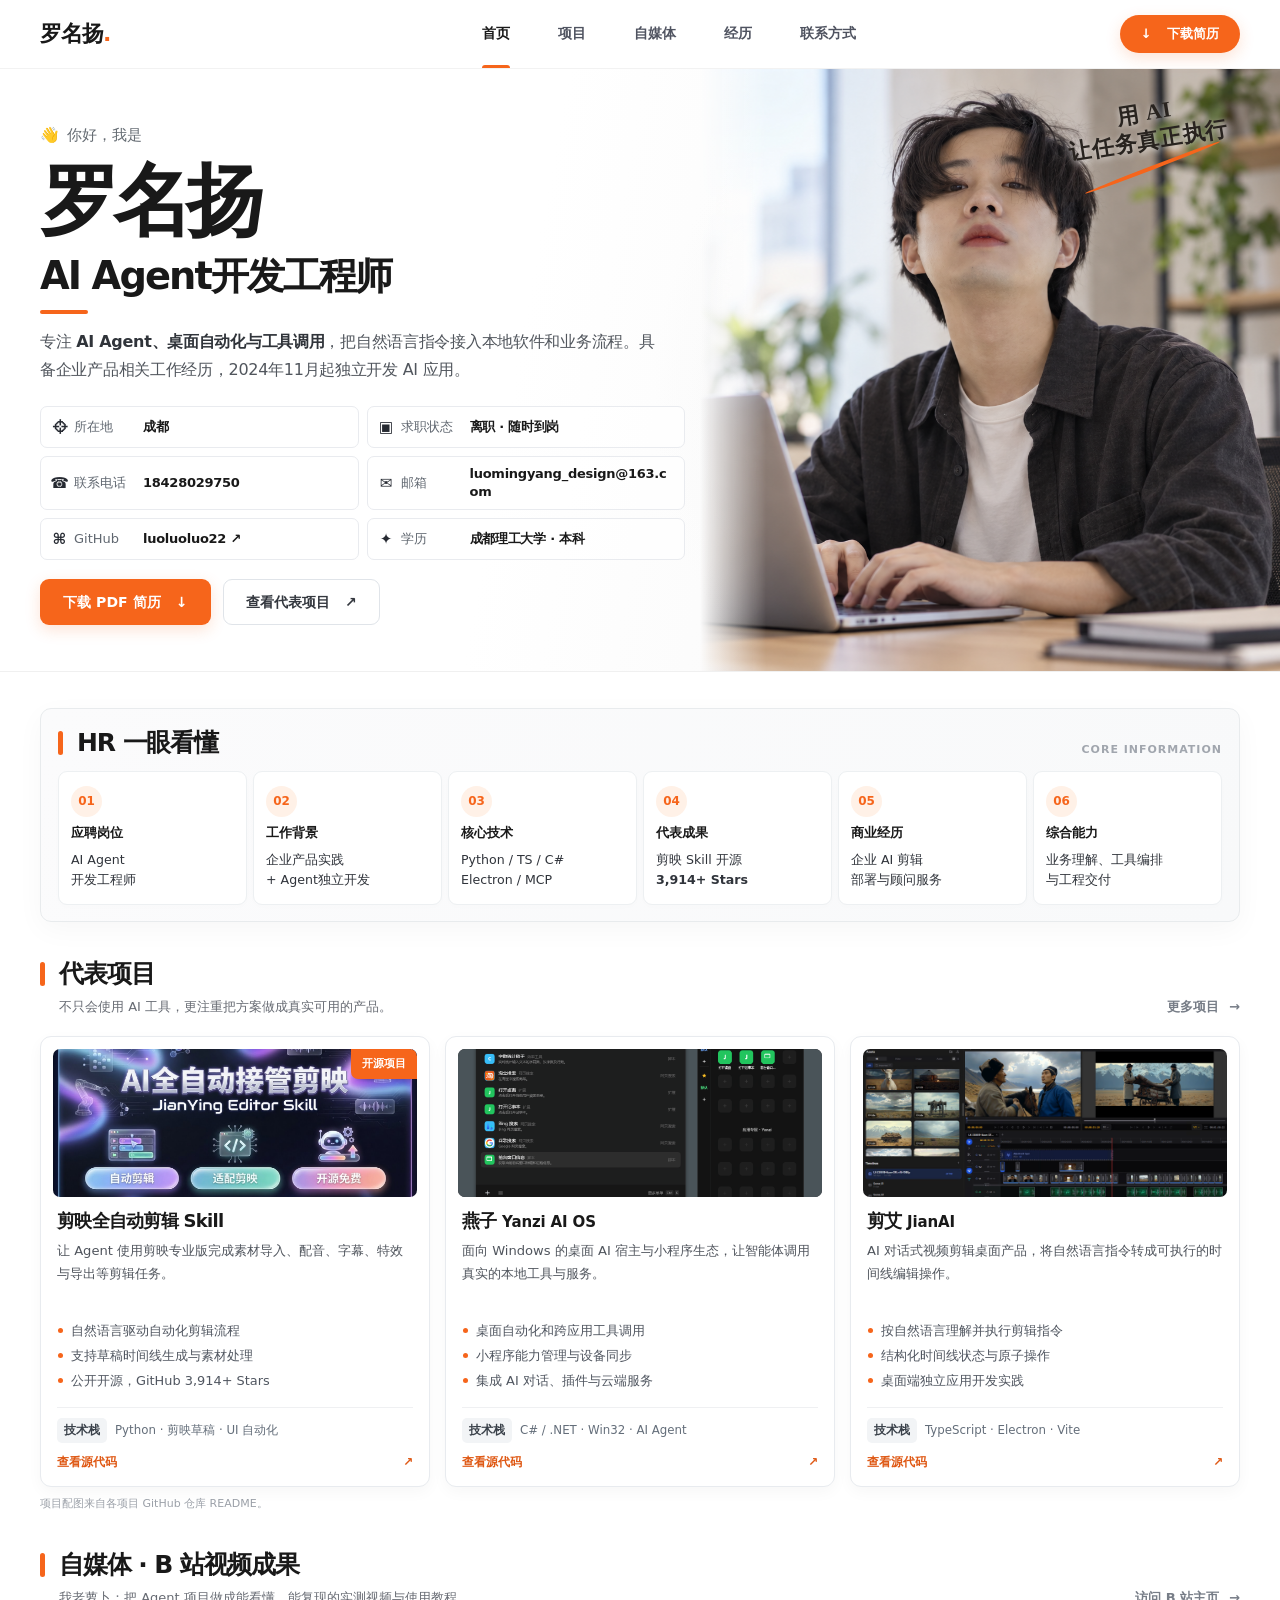
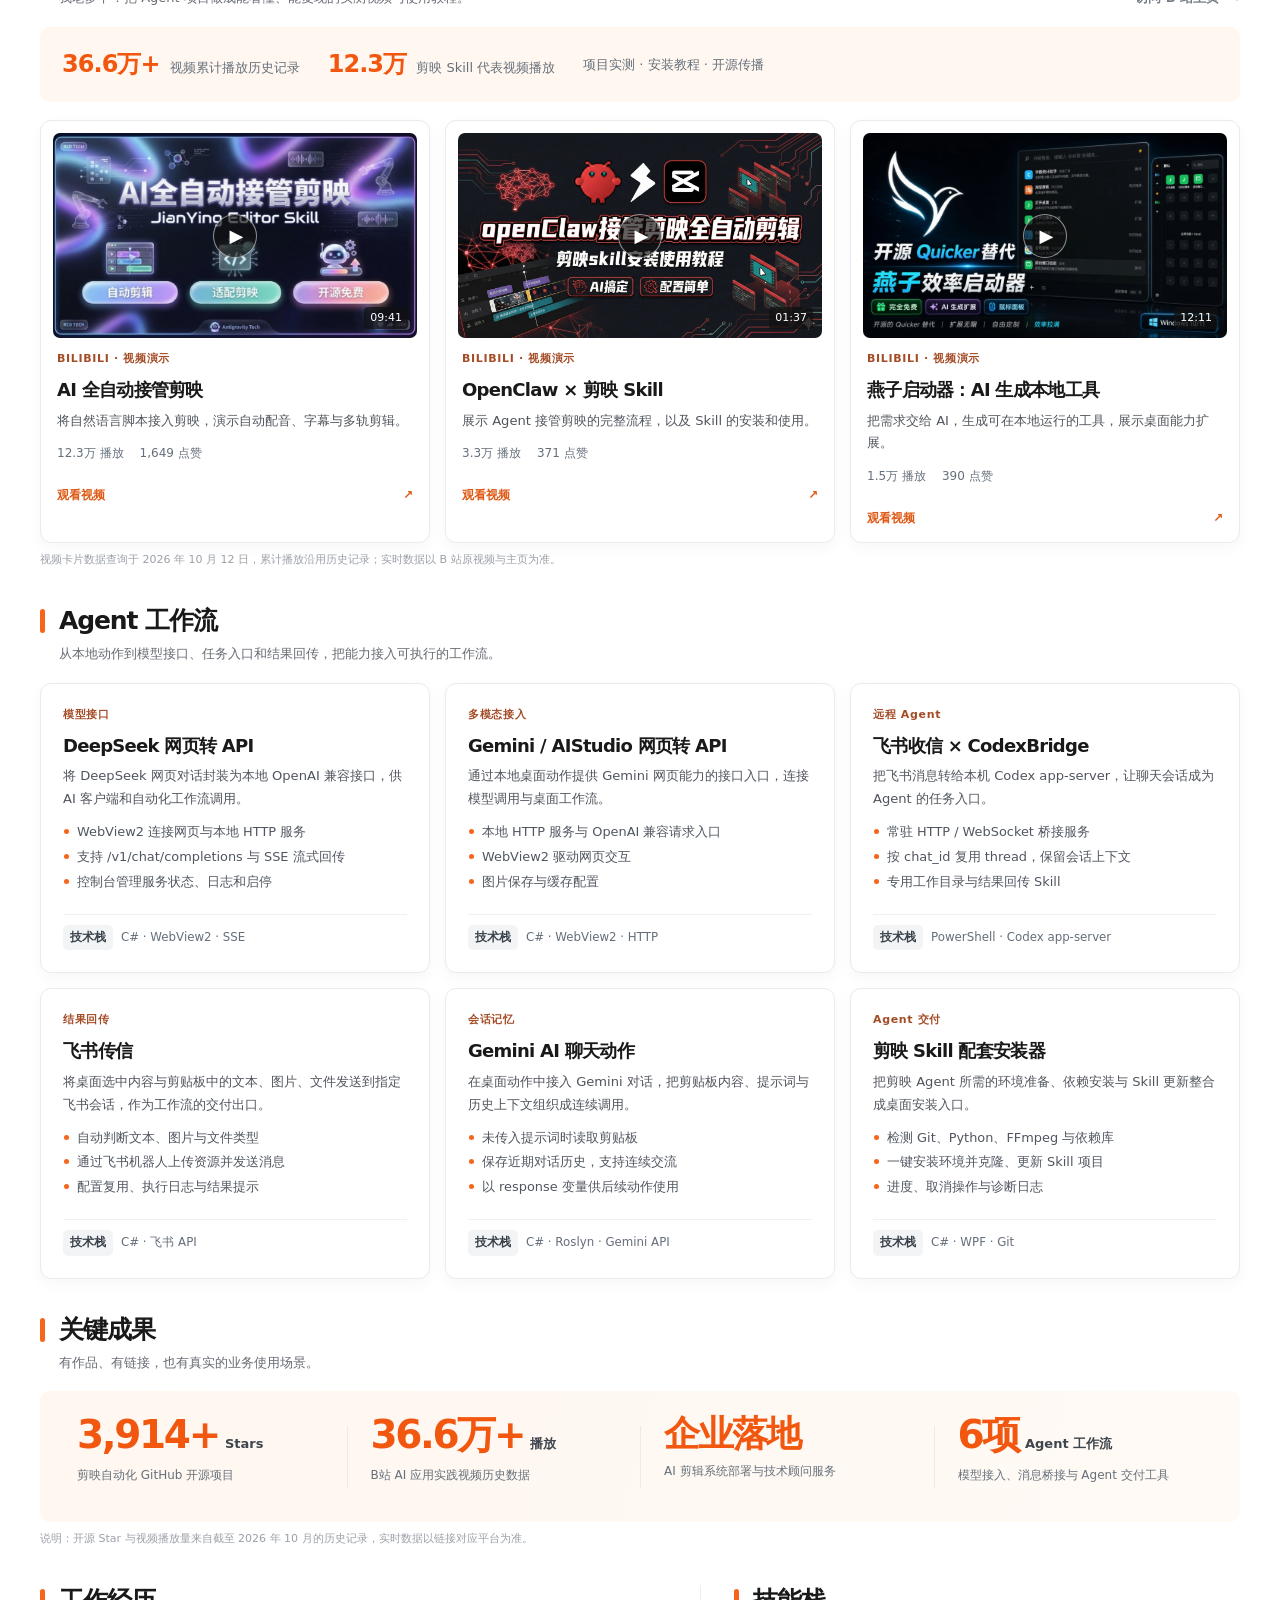
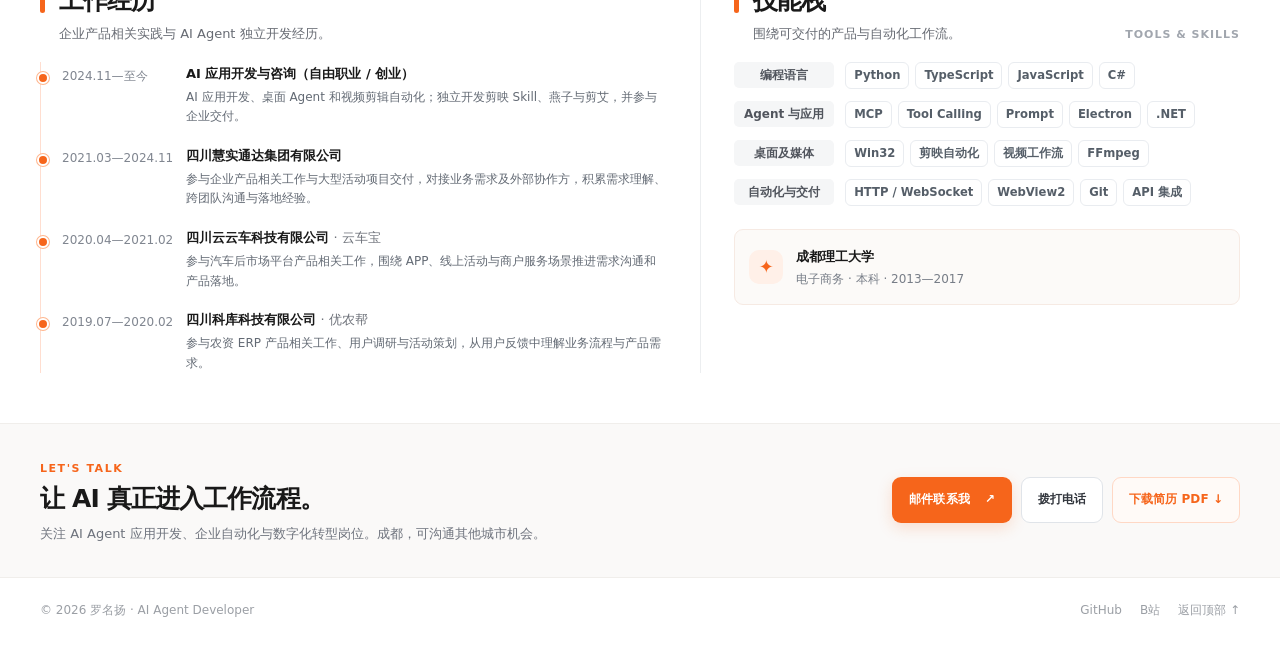
==== commit 157da557: "feat: focus portfolio on AI Agent and showcase projects and videos" ====
--- a/index.html
+++ b/index.html
@@ -6,7 +6,7 @@
   <meta name="theme-color" content="#fffaf5">
   <meta name="description" content="罗名扬的 AI Agent 开发工程师简历与项目作品集：剪映全自动剪辑 Skill、燕子 Yanzi AI OS、剪艾 JianAI。成都，随时到岗。">
   <meta property="og:title" content="罗名扬 | AI Agent 开发工程师">
-  <meta property="og:description" content="5年商业视觉设计背景，2024年11月起专注 AI Agent、桌面自动化、工具调用和视频剪辑自动化。">
+  <meta property="og:description" content="专注 AI Agent、桌面自动化、工具调用和视频剪辑自动化，具备企业产品相关工作与独立开发经历。">
   <meta property="og:type" content="website">
   <meta property="og:image" content="assets/yanzi-overview.png">
   <title>罗名扬 | AI Agent 开发工程师 · 简历与作品集</title>
@@ -22,6 +22,7 @@
       <nav class="desktop-nav" aria-label="主导航">
         <a class="nav-link is-active" href="#top">首页</a>
         <a class="nav-link" href="#projects">项目</a>
+        <a class="nav-link" href="#media">自媒体</a>
         <a class="nav-link" href="#experience">经历</a>
         <a class="nav-link" href="#contact">联系方式</a>
       </nav>
@@ -35,7 +36,7 @@
       </div>
     </div>
     <nav id="mobileNav" class="mobile-nav" aria-label="移动端导航" hidden>
-      <a href="#top">首页</a><a href="#projects">项目</a><a href="#experience">经历</a><a href="#contact">联系方式</a>
+      <a href="#top">首页</a><a href="#projects">项目</a><a href="#media">自媒体</a><a href="#experience">经历</a><a href="#contact">联系方式</a>
     </nav>
   </header>
 
@@ -47,7 +48,7 @@
           <h1 id="hero-title">罗名扬</h1>
           <h2>AI Agent开发工程师</h2>
           <span class="short-accent" aria-hidden="true"></span>
-          <p class="hero-intro">5年商业视觉设计背景，2024年11月起转向 AI 应用开发，聚焦 <strong>AI Agent、桌面自动化、工具调用</strong>与视频剪辑自动化。</p>
+          <p class="hero-intro">专注 <strong>AI Agent、桌面自动化与工具调用</strong>，把自然语言指令接入本地软件和业务流程。具备企业产品相关工作经历，2024年11月起独立开发 AI 应用。</p>
 
           <dl class="quick-profile">
             <div class="profile-item"><dt><span class="profile-icon" aria-hidden="true">⌖</span>所在地</dt><dd>成都</dd></div>
@@ -64,9 +65,9 @@
         </div>
         <div class="hero-visual">
           <div class="portrait-frame">
-            <img src="assets/avatar.jpg" alt="罗名扬个人头像" fetchpriority="high">
-          </div>
-          <div class="hero-handwritten" aria-hidden="true">用 AI<br>让创意更高效<span></span></div>
+            <img src="assets/developer-office.png" alt="罗名扬在笔记本电脑前办公的 AI 生成场景图" fetchpriority="high">
+          </div>
+          <div class="hero-handwritten" aria-hidden="true">用 AI<br>让任务真正执行<span></span></div>
         </div>
       </div>
     </section>
@@ -79,11 +80,11 @@
         </div>
         <div class="overview-grid">
           <div class="overview-item"><span class="info-symbol" aria-hidden="true">01</span><h3>应聘岗位</h3><p>AI Agent<br>开发工程师</p></div>
-          <div class="overview-item"><span class="info-symbol" aria-hidden="true">02</span><h3>工作背景</h3><p>5年设计经历<br>+ AI独立开发</p></div>
+          <div class="overview-item"><span class="info-symbol" aria-hidden="true">02</span><h3>工作背景</h3><p>企业产品实践<br>+ Agent独立开发</p></div>
           <div class="overview-item"><span class="info-symbol" aria-hidden="true">03</span><h3>核心技术</h3><p>Python / TS / C#<br>Electron / MCP</p></div>
           <div class="overview-item"><span class="info-symbol" aria-hidden="true">04</span><h3>代表成果</h3><p>剪映 Skill 开源<br><strong>3,914+ Stars</strong></p></div>
           <div class="overview-item"><span class="info-symbol" aria-hidden="true">05</span><h3>商业经历</h3><p>企业 AI 剪辑<br>部署与顾问服务</p></div>
-          <div class="overview-item"><span class="info-symbol" aria-hidden="true">06</span><h3>综合能力</h3><p>产品理解、审美<br>与工程交付</p></div>
+          <div class="overview-item"><span class="info-symbol" aria-hidden="true">06</span><h3>综合能力</h3><p>业务理解、工具编排<br>与工程交付</p></div>
         </div>
       </div>
     </section>
@@ -96,7 +97,7 @@
       <div class="project-grid">
         <article class="project-card">
           <a class="project-image" href="https://github.com/luoluoluo22/jianying-editor-skill" target="_blank" rel="noopener noreferrer" aria-label="查看剪映全自动剪辑 Skill 源码">
-            <img src="assets/bilibili-showcase.png" alt="剪映自动化演示与视频剪辑画面" loading="eager">
+            <img src="assets/github-jianying-cover.png" alt="剪映 Skill GitHub 仓库 README 封面" loading="eager">
             <span class="project-badge">开源项目</span>
           </a>
           <div class="project-body">
@@ -110,7 +111,7 @@
 
         <article class="project-card">
           <a class="project-image" href="https://github.com/luoluoluo22/yanzi" target="_blank" rel="noopener noreferrer" aria-label="查看燕子 Yanzi AI OS 源码">
-            <img src="assets/yanzi-overview.png" alt="燕子 Yanzi AI OS 桌面应用截图" loading="eager">
+            <img src="assets/github-yanzi-panel.png" alt="燕子 GitHub 仓库中的启动器与鼠标面板截图" loading="eager">
           </a>
           <div class="project-body">
             <h3>燕子 <span class="title-sub">Yanzi AI OS</span></h3>
@@ -123,7 +124,7 @@
 
         <article class="project-card">
           <a class="project-image" href="https://github.com/luoluoluo22/JianAI" target="_blank" rel="noopener noreferrer" aria-label="查看剪艾 JianAI 源码">
-            <img src="assets/jianai-editor.png" alt="剪艾 JianAI 对话式视频编辑器界面" loading="eager">
+            <img src="assets/github-jianai-editor.png" alt="剪艾 GitHub 仓库中的视频编辑器截图" loading="eager">
           </a>
           <div class="project-body">
             <h3>剪艾 <span class="title-sub">JianAI</span></h3>
@@ -134,6 +135,75 @@
           </div>
         </article>
       </div>
+      <p class="metrics-note">项目配图来自各项目 GitHub 仓库 README。</p>
+    </section>
+
+    <section class="container section-pad media-section" id="media" aria-labelledby="media-title">
+      <div class="section-heading"><div><h2 id="media-title">自媒体 · B 站视频成果</h2><p>我老萝卜：把 Agent 项目做成能看懂、能复现的实测视频与使用教程。</p></div><a class="text-link" href="https://space.bilibili.com/324272433" target="_blank" rel="noopener noreferrer">访问 B 站主页 <span aria-hidden="true">→</span></a></div>
+      <div class="media-summary"><span><strong>36.6万+</strong> 视频累计播放历史记录</span><span><strong>12.3万</strong> 剪映 Skill 代表视频播放</span><span>项目实测 · 安装教程 · 开源传播</span></div>
+      <div class="project-grid">
+        <article class="project-card video-card">
+          <a class="project-image" href="https://www.bilibili.com/video/BV1hLzCBzEDS/" target="_blank" rel="noopener noreferrer" aria-label="在 B 站观看：AI 全自动接管剪映">
+            <img src="assets/bilibili-BV1hLzCBzEDS.jpg" alt="AI 全自动接管剪映的视频封面" loading="lazy"><span class="video-play" aria-hidden="true">▶</span><span class="video-duration">09:41</span>
+          </a>
+          <div class="project-body"><span class="action-kicker">BILIBILI · 视频演示</span><h3>AI 全自动接管剪映</h3><p>将自然语言脚本接入剪映，演示自动配音、字幕与多轨剪辑。</p><div class="video-meta"><span>12.3万 播放</span><span>1,649 点赞</span></div><a class="project-more" href="https://www.bilibili.com/video/BV1hLzCBzEDS/" target="_blank" rel="noopener noreferrer">观看视频 <span aria-hidden="true">↗</span></a></div>
+        </article>
+        <article class="project-card video-card">
+          <a class="project-image" href="https://www.bilibili.com/video/BV1oeAhz3Edd/" target="_blank" rel="noopener noreferrer" aria-label="在 B 站观看：OpenClaw × 剪映 Skill">
+            <img src="assets/bilibili-BV1oeAhz3Edd.jpg" alt="OpenClaw × 剪映 Skill的视频封面" loading="lazy"><span class="video-play" aria-hidden="true">▶</span><span class="video-duration">01:37</span>
+          </a>
+          <div class="project-body"><span class="action-kicker">BILIBILI · 视频演示</span><h3>OpenClaw × 剪映 Skill</h3><p>展示 Agent 接管剪映的完整流程，以及 Skill 的安装和使用。</p><div class="video-meta"><span>3.3万 播放</span><span>371 点赞</span></div><a class="project-more" href="https://www.bilibili.com/video/BV1oeAhz3Edd/" target="_blank" rel="noopener noreferrer">观看视频 <span aria-hidden="true">↗</span></a></div>
+        </article>
+        <article class="project-card video-card">
+          <a class="project-image" href="https://www.bilibili.com/video/BV1WPR5BEEJW/" target="_blank" rel="noopener noreferrer" aria-label="在 B 站观看：燕子启动器：AI 生成本地工具">
+            <img src="assets/bilibili-BV1WPR5BEEJW.jpg" alt="燕子启动器：AI 生成本地工具的视频封面" loading="lazy"><span class="video-play" aria-hidden="true">▶</span><span class="video-duration">12:11</span>
+          </a>
+          <div class="project-body"><span class="action-kicker">BILIBILI · 视频演示</span><h3>燕子启动器：AI 生成本地工具</h3><p>把需求交给 AI，生成可在本地运行的工具，展示桌面能力扩展。</p><div class="video-meta"><span>1.5万 播放</span><span>390 点赞</span></div><a class="project-more" href="https://www.bilibili.com/video/BV1WPR5BEEJW/" target="_blank" rel="noopener noreferrer">观看视频 <span aria-hidden="true">↗</span></a></div>
+        </article>
+      </div>
+      <p class="metrics-note">视频卡片数据查询于 2026 年 10 月 12 日，累计播放沿用历史记录；实时数据以 B 站原视频与主页为准。</p>
+    </section>
+
+    <section class="container section-pad" id="agent-workflows" aria-labelledby="agent-workflows-title">
+      <div class="section-heading"><div><h2 id="agent-workflows-title">Agent 工作流</h2><p>从本地动作到模型接口、任务入口和结果回传，把能力接入可执行的工作流。</p></div></div>
+      <div class="project-grid">
+        <article class="project-card action-card" id="deepseek-relay">
+          <div class="project-body"><span class="action-kicker">模型接口</span><h3>DeepSeek 网页转 API</h3><p>将 DeepSeek 网页对话封装为本地 OpenAI 兼容接口，供 AI 客户端和自动化工作流调用。</p>
+            <ul class="project-points"><li>WebView2 连接网页与本地 HTTP 服务</li><li>支持 /v1/chat/completions 与 SSE 流式回传</li><li>控制台管理服务状态、日志和启停</li></ul>
+            <div class="project-bottom"><span class="stack-label">技术栈</span><span>C# · WebView2 · SSE</span></div>
+          </div>
+        </article>
+        <article class="project-card action-card" id="gemini-relay">
+          <div class="project-body"><span class="action-kicker">多模态接入</span><h3>Gemini / AIStudio 网页转 API</h3><p>通过本地桌面动作提供 Gemini 网页能力的接口入口，连接模型调用与桌面工作流。</p>
+            <ul class="project-points"><li>本地 HTTP 服务与 OpenAI 兼容请求入口</li><li>WebView2 驱动网页交互</li><li>图片保存与缓存配置</li></ul>
+            <div class="project-bottom"><span class="stack-label">技术栈</span><span>C# · WebView2 · HTTP</span></div>
+          </div>
+        </article>
+        <article class="project-card action-card" id="codex-bridge">
+          <div class="project-body"><span class="action-kicker">远程 Agent</span><h3>飞书收信 × CodexBridge</h3><p>把飞书消息转给本机 Codex app-server，让聊天会话成为 Agent 的任务入口。</p>
+            <ul class="project-points"><li>常驻 HTTP / WebSocket 桥接服务</li><li>按 chat_id 复用 thread，保留会话上下文</li><li>专用工作目录与结果回传 Skill</li></ul>
+            <div class="project-bottom"><span class="stack-label">技术栈</span><span>PowerShell · Codex app-server</span></div>
+          </div>
+        </article>
+        <article class="project-card action-card" id="feishu-deliver">
+          <div class="project-body"><span class="action-kicker">结果回传</span><h3>飞书传信</h3><p>将桌面选中内容与剪贴板中的文本、图片、文件发送到指定飞书会话，作为工作流的交付出口。</p>
+            <ul class="project-points"><li>自动判断文本、图片与文件类型</li><li>通过飞书机器人上传资源并发送消息</li><li>配置复用、执行日志与结果提示</li></ul>
+            <div class="project-bottom"><span class="stack-label">技术栈</span><span>C# · 飞书 API</span></div>
+          </div>
+        </article>
+        <article class="project-card action-card" id="gemini-chat">
+          <div class="project-body"><span class="action-kicker">会话记忆</span><h3>Gemini AI 聊天动作</h3><p>在桌面动作中接入 Gemini 对话，把剪贴板内容、提示词与历史上下文组织成连续调用。</p>
+            <ul class="project-points"><li>未传入提示词时读取剪贴板</li><li>保存近期对话历史，支持连续交流</li><li>以 response 变量供后续动作使用</li></ul>
+            <div class="project-bottom"><span class="stack-label">技术栈</span><span>C# · Roslyn · Gemini API</span></div>
+          </div>
+        </article>
+        <article class="project-card action-card" id="skill-installer">
+          <div class="project-body"><span class="action-kicker">Agent 交付</span><h3>剪映 Skill 配套安装器</h3><p>把剪映 Agent 所需的环境准备、依赖安装与 Skill 更新整合成桌面安装入口。</p>
+            <ul class="project-points"><li>检测 Git、Python、FFmpeg 与依赖库</li><li>一键安装环境并克隆、更新 Skill 项目</li><li>进度、取消操作与诊断日志</li></ul>
+            <div class="project-bottom"><span class="stack-label">技术栈</span><span>C# · WPF · Git</span></div>
+          </div>
+        </article>
+      </div>
     </section>
 
     <section class="container section-pad results-section" aria-labelledby="results-title">
@@ -142,19 +212,19 @@
         <a class="result-item" href="https://github.com/luoluoluo22/jianying-editor-skill" target="_blank" rel="noopener noreferrer"><span class="result-number">3,914+</span><span class="result-unit">Stars</span><span class="result-caption">剪映自动化 GitHub 开源项目</span></a>
         <a class="result-item" href="https://space.bilibili.com/324272433" target="_blank" rel="noopener noreferrer"><span class="result-number">36.6万+</span><span class="result-unit">播放</span><span class="result-caption">B站 AI 应用实践视频历史数据</span></a>
         <div class="result-item"><span class="result-number result-word">企业落地</span><span class="result-caption">AI 剪辑系统部署与技术顾问服务</span></div>
-        <div class="result-item"><span class="result-number">5年</span><span class="result-unit">设计经历</span><span class="result-caption">产品表达与工程实践复合背景</span></div>
+        <div class="result-item"><span class="result-number">6项</span><span class="result-unit">Agent 工作流</span><span class="result-caption">模型接入、消息桥接与 Agent 交付工具</span></div>
       </div>
       <p class="metrics-note">说明：开源 Star 与视频播放量来自截至 2026 年 10 月的历史记录，实时数据以链接对应平台为准。</p>
     </section>
 
     <section class="container section-pad lower-section" id="experience">
       <div class="experience-panel" aria-labelledby="experience-title">
-        <div class="section-heading"><div><h2 id="experience-title">工作经历</h2><p>从商业设计到 AI 产品开发与实际交付。</p></div></div>
+        <div class="section-heading"><div><h2 id="experience-title">工作经历</h2><p>企业产品相关实践与 AI Agent 独立开发经历。</p></div></div>
         <ol class="experience-timeline">
           <li><time>2024.11—至今</time><div><h3>AI 应用开发与咨询（自由职业 / 创业）</h3><p>AI 应用开发、桌面 Agent 和视频剪辑自动化；独立开发剪映 Skill、燕子与剪艾，并参与企业交付。</p></div></li>
-          <li><time>2021.03—2024.11</time><div><h3>四川慧实通达集团有限公司 <span>· 设计主管</span></h3><p>负责活动主视觉、展会 VI、3D 展会效果图及大型活动视觉落地。</p></div></li>
-          <li><time>2020.04—2021.02</time><div><h3>四川云云车科技有限公司 <span>· 平面设计师</span></h3><p>负责汽车后市场产品线上 UI、活动宣传和线下品牌设计。</p></div></li>
-          <li><time>2019.07—2020.02</time><div><h3>四川科库科技有限公司 <span>· 产品经理 / 平面设计</span></h3><p>参与农资 ERP 产品界面与视觉设计、用户调研及活动策划。</p></div></li>
+          <li><time>2021.03—2024.11</time><div><h3>四川慧实通达集团有限公司</h3><p>参与企业产品相关工作与大型活动项目交付，对接业务需求及外部协作方，积累需求理解、跨团队沟通与落地经验。</p></div></li>
+          <li><time>2020.04—2021.02</time><div><h3>四川云云车科技有限公司 <span>· 云车宝</span></h3><p>参与汽车后市场平台产品相关工作，围绕 APP、线上活动与商户服务场景推进需求沟通和产品落地。</p></div></li>
+          <li><time>2019.07—2020.02</time><div><h3>四川科库科技有限公司 <span>· 优农帮</span></h3><p>参与农资 ERP 产品相关工作、用户调研与活动策划，从用户反馈中理解业务流程与产品需求。</p></div></li>
         </ol>
       </div>
 
@@ -163,7 +233,7 @@
         <div class="skill-group"><h3>编程语言</h3><div class="skill-tags"><span>Python</span><span>TypeScript</span><span>JavaScript</span><span>C#</span></div></div>
         <div class="skill-group"><h3>Agent 与应用</h3><div class="skill-tags"><span>MCP</span><span>Tool Calling</span><span>Prompt</span><span>Electron</span><span>.NET</span></div></div>
         <div class="skill-group"><h3>桌面及媒体</h3><div class="skill-tags"><span>Win32</span><span>剪映自动化</span><span>视频工作流</span><span>FFmpeg</span></div></div>
-        <div class="skill-group"><h3>设计与工具</h3><div class="skill-tags"><span>Photoshop</span><span>UI / UX</span><span>Git</span><span>产品设计</span></div></div>
+        <div class="skill-group"><h3>自动化与交付</h3><div class="skill-tags"><span>HTTP / WebSocket</span><span>WebView2</span><span>Git</span><span>API 集成</span></div></div>
         <div class="education-card"><div class="education-icon" aria-hidden="true">✦</div><div><strong>成都理工大学</strong><p>电子商务 · 本科 · 2013—2017</p></div></div>
       </div>
     </section>
--- a/hr-home.css
+++ b/hr-home.css
@@ -253,3 +253,21 @@
   .quick-profile .profile-item:nth-child(4) dd{font-size:12px;overflow-wrap:normal;word-break:normal}
   .quick-profile .profile-item:nth-child(4) dd a{white-space:nowrap}
 }
+
+/* Quicker / Agent project entries */
+.action-card .project-body{padding:22px}
+.action-kicker{font-size:11px;font-weight:700;color:#a44c26;margin-bottom:10px;letter-spacing:.06em}
+.action-card .project-body>p{min-height:0}
+.action-card .project-points{margin-bottom:18px}
+
+/* Office scene and video portfolio */
+.portrait-frame img{object-position:50% 50%;filter:none}
+.hero-handwritten{top:30px;right:12px;font-size:22px}
+.media-summary{display:flex;gap:28px;flex-wrap:wrap;align-items:center;padding:18px 22px;background:#fff7f0;border-radius:10px;margin-bottom:18px;color:#66707b;font-size:13px}
+.media-summary strong{color:var(--orange-strong);font-size:24px;letter-spacing:-.04em;margin-right:6px}
+.video-card .project-image{aspect-ratio:16/9}
+.video-card .project-body>p{min-height:0}
+.video-play{position:absolute;inset:50% auto auto 50%;transform:translate(-50%,-50%);display:grid;place-items:center;width:44px;height:44px;border-radius:50%;background:#111a;color:white;border:1px solid #fff8;font-size:18px;padding-left:3px}
+.video-duration{position:absolute;bottom:9px;right:9px;background:#111b;color:white;padding:2px 6px;border-radius:4px;font-size:11px}
+.video-meta{display:flex;gap:16px;color:#66707b;font-size:12px;margin:12px 0}
+@media(max-width:780px){.portrait-frame img{object-position:center 52%}.hero-handwritten{top:15px;right:24px;font-size:18px}.media-summary{gap:10px;padding:16px}.media-summary>span{width:100%}}
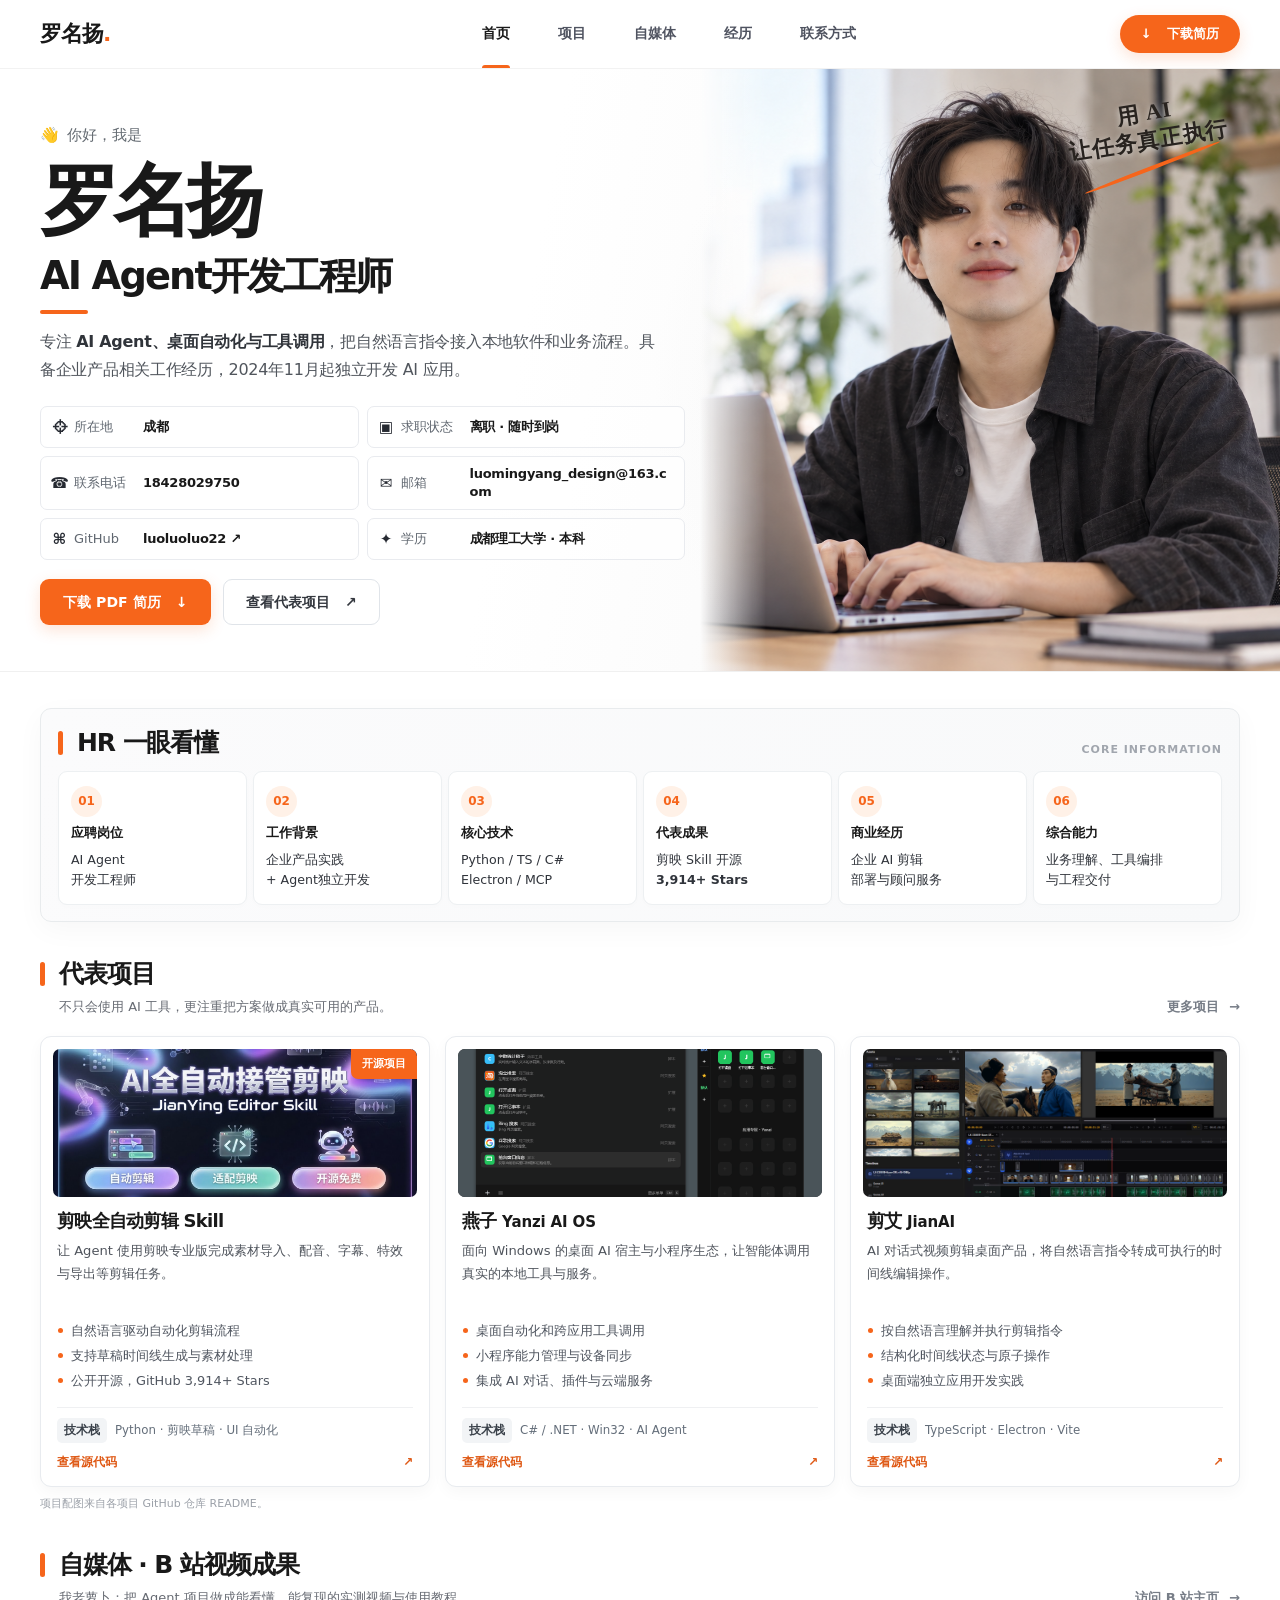
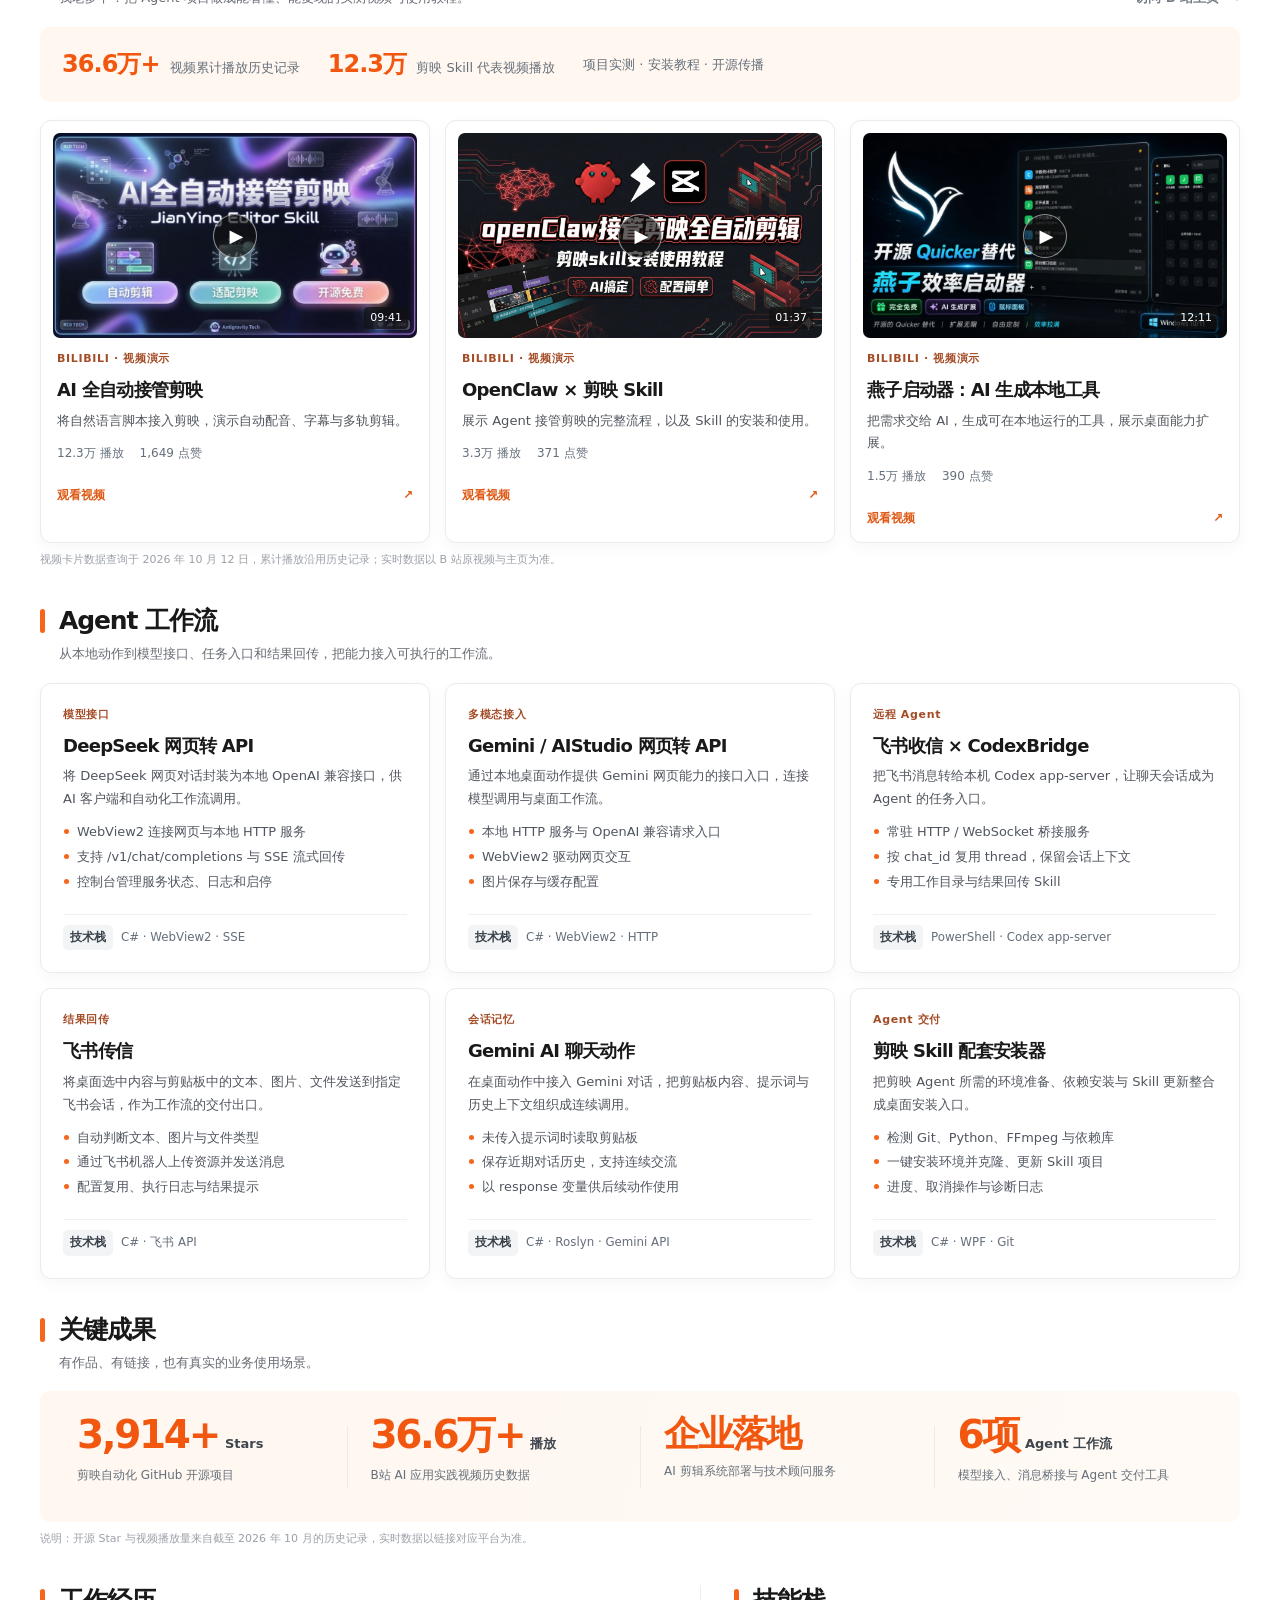
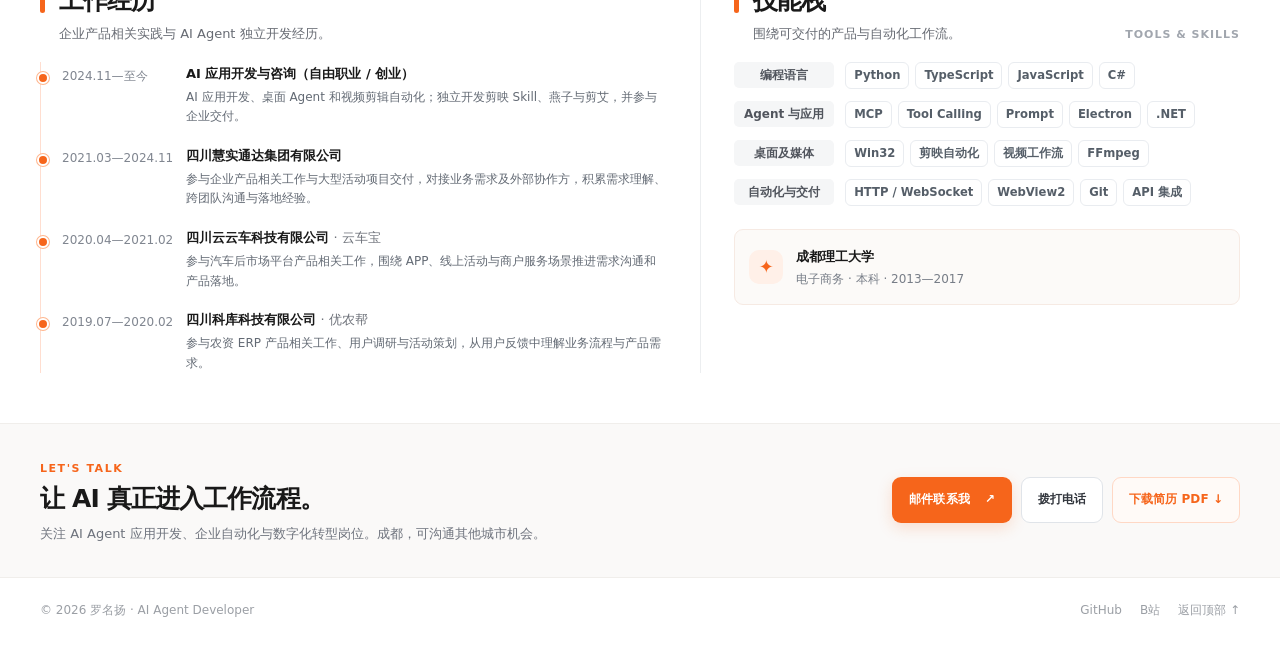
==== commit eb014348: "fix: use approachable eye-level portrait in portfolio hero" ====
--- a/index.html
+++ b/index.html
@@ -65,7 +65,7 @@
         </div>
         <div class="hero-visual">
           <div class="portrait-frame">
-            <img src="assets/developer-office.png" alt="罗名扬在笔记本电脑前办公的 AI 生成场景图" fetchpriority="high">
+            <img src="assets/developer-office-eye-level.png" alt="罗名扬在笔记本电脑前平视镜头的 AI 生成办公场景图" fetchpriority="high">
           </div>
           <div class="hero-handwritten" aria-hidden="true">用 AI<br>让任务真正执行<span></span></div>
         </div>
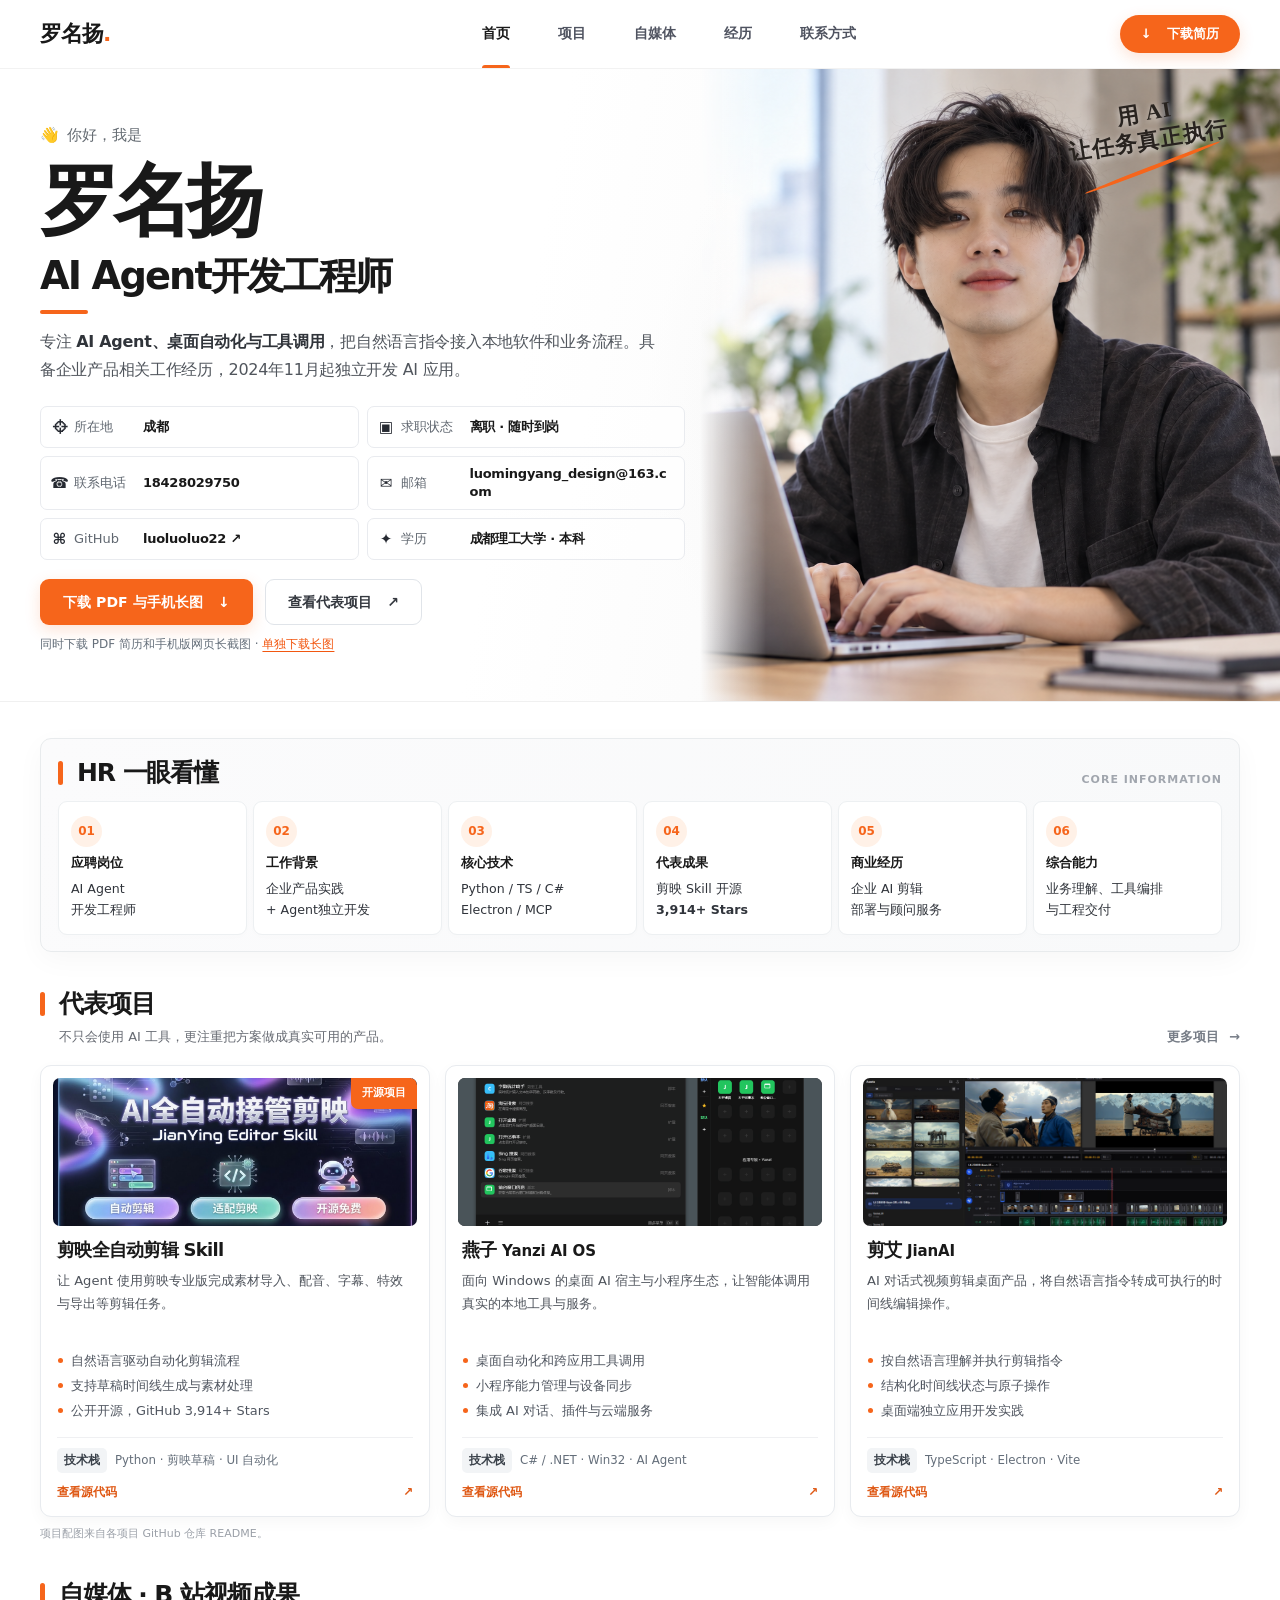
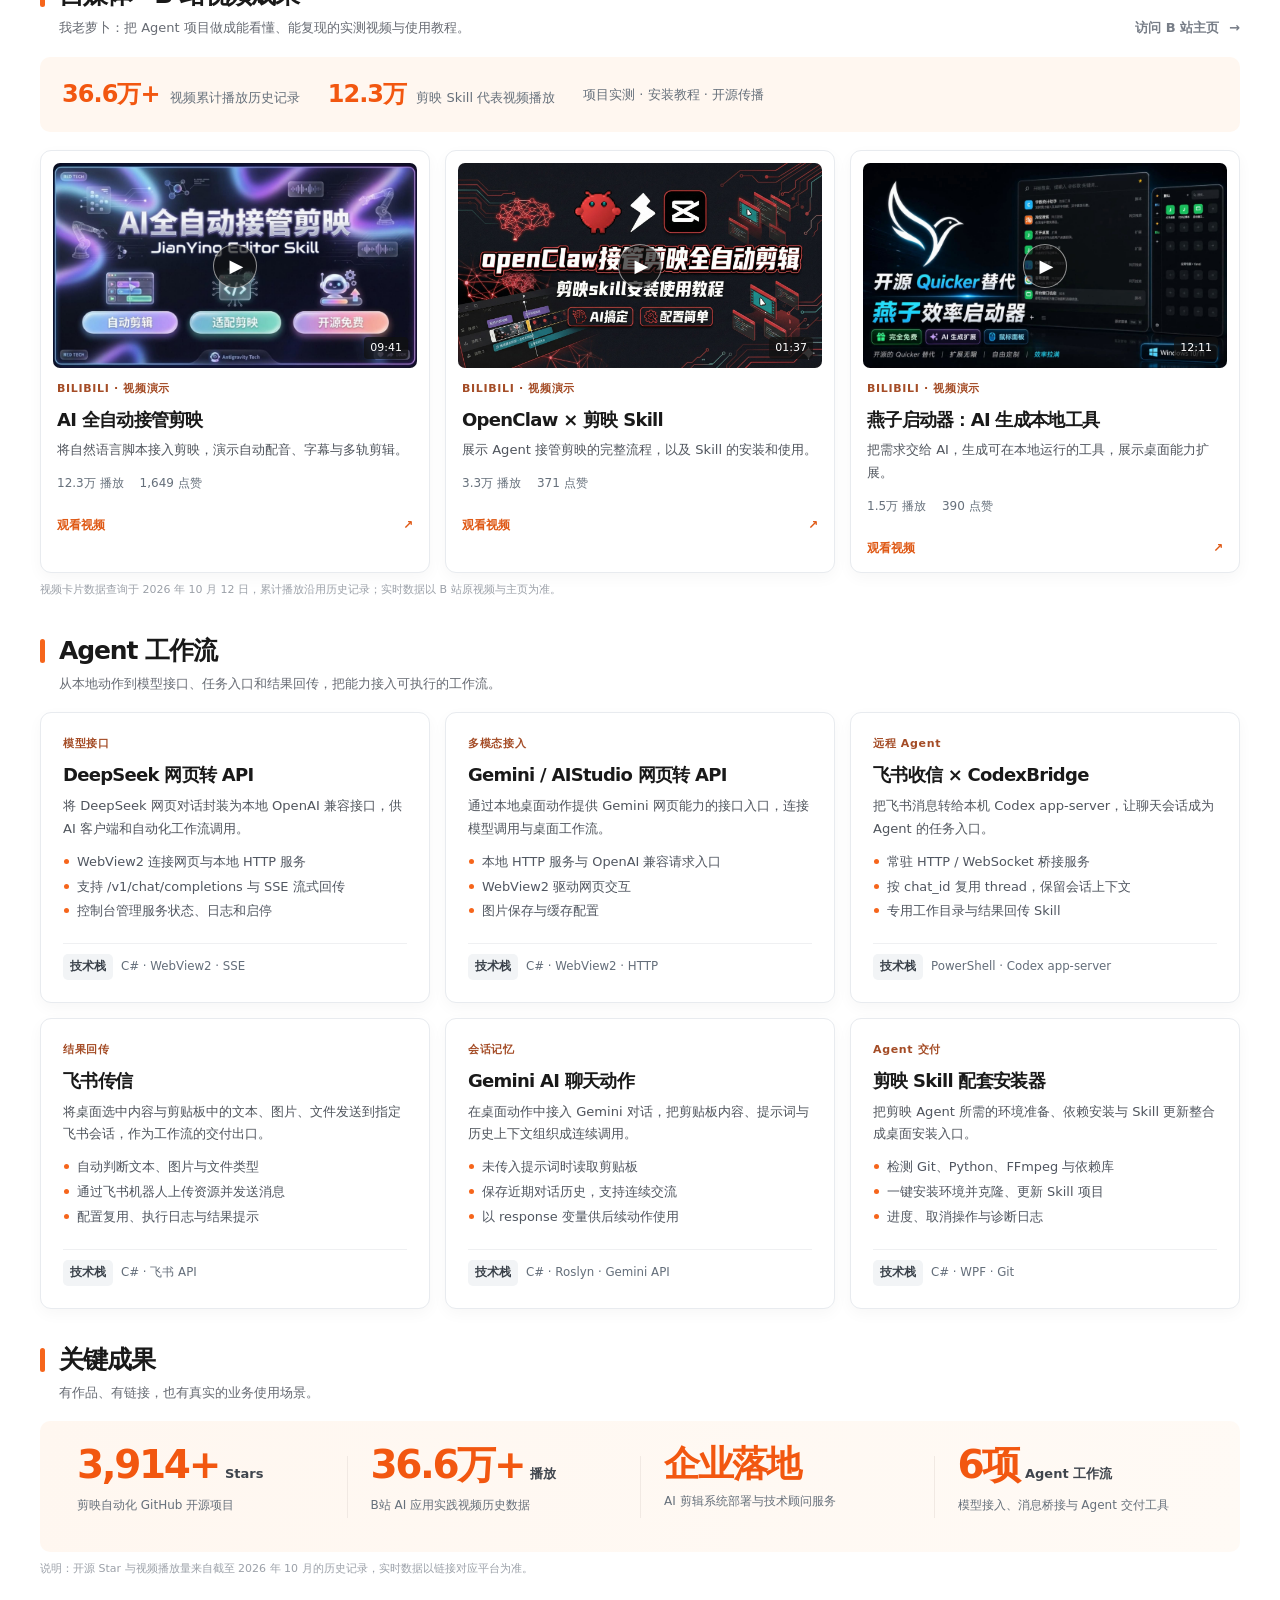
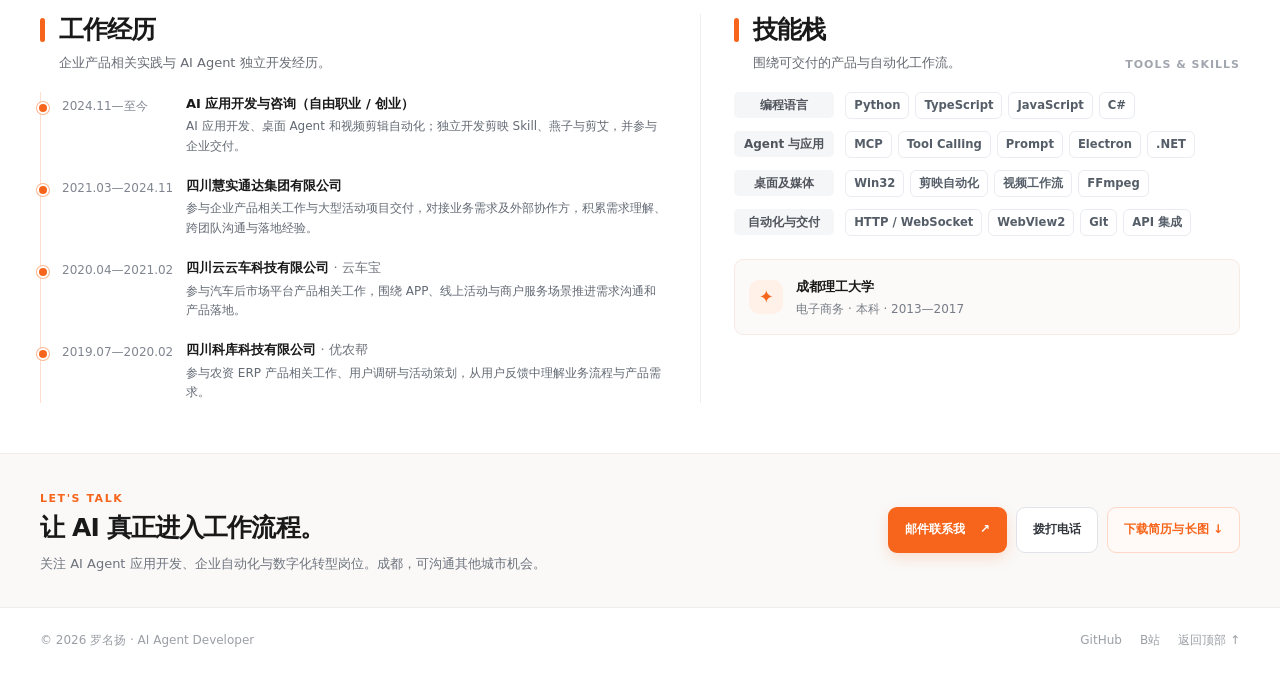
==== commit d580992f: "feat: download mobile portfolio long screenshot alongside PDF resume" ====
--- a/index.html
+++ b/index.html
@@ -59,9 +59,10 @@
             <div class="profile-item"><dt><span class="profile-icon" aria-hidden="true">✦</span>学历</dt><dd>成都理工大学 · 本科</dd></div>
           </dl>
           <div class="hero-cta">
-            <a class="button button-primary" href="assets/resume.pdf" download="罗名扬_AI_Agent开发工程师_简历.pdf">下载 PDF 简历 <span aria-hidden="true">↓</span></a>
+            <a class="button button-primary" href="assets/resume.pdf" download="罗名扬_AI_Agent开发工程师_简历.pdf">下载 PDF 与手机长图 <span aria-hidden="true">↓</span></a>
             <a class="button button-outline" href="#projects">查看代表项目 <span aria-hidden="true">↗</span></a>
           </div>
+          <p class="download-note">同时下载 PDF 简历和手机版网页长截图 · <a id="mobileScreenshotDownload" href="assets/portfolio-mobile.png" download="罗名扬_AI_Agent作品集_手机长图.png">单独下载长图</a></p>
         </div>
         <div class="hero-visual">
           <div class="portrait-frame">
@@ -241,7 +242,7 @@
     <section class="contact-section" id="contact">
       <div class="container contact-inner">
         <div><span class="contact-kicker">LET'S TALK</span><h2>让 AI 真正进入工作流程。</h2><p>关注 AI Agent 应用开发、企业自动化与数字化转型岗位。成都，可沟通其他城市机会。</p></div>
-        <div class="contact-actions"><a class="button button-primary" href="mailto:luomingyang_design@163.com">邮件联系我 <span aria-hidden="true">↗</span></a><a class="button button-outline" href="tel:18428029750">拨打电话</a><a class="button button-quiet" href="assets/resume.pdf" download="罗名扬_AI_Agent开发工程师_简历.pdf">下载简历 PDF ↓</a></div>
+        <div class="contact-actions"><a class="button button-primary" href="mailto:luomingyang_design@163.com">邮件联系我 <span aria-hidden="true">↗</span></a><a class="button button-outline" href="tel:18428029750">拨打电话</a><a class="button button-quiet" href="assets/resume.pdf" download="罗名扬_AI_Agent开发工程师_简历.pdf">下载简历与长图 ↓</a></div>
       </div>
     </section>
   </main>
--- a/hr-home.css
+++ b/hr-home.css
@@ -271,3 +271,5 @@
 .video-duration{position:absolute;bottom:9px;right:9px;background:#111b;color:white;padding:2px 6px;border-radius:4px;font-size:11px}
 .video-meta{display:flex;gap:16px;color:#66707b;font-size:12px;margin:12px 0}
 @media(max-width:780px){.portrait-frame img{object-position:center 52%}.hero-handwritten{top:15px;right:24px;font-size:18px}.media-summary{gap:10px;padding:16px}.media-summary>span{width:100%}}
+
+.download-note{margin-top:10px;font-size:12px;line-height:1.65;color:#66707b}.download-note a{color:var(--orange-strong);text-decoration:underline;text-underline-offset:3px}
